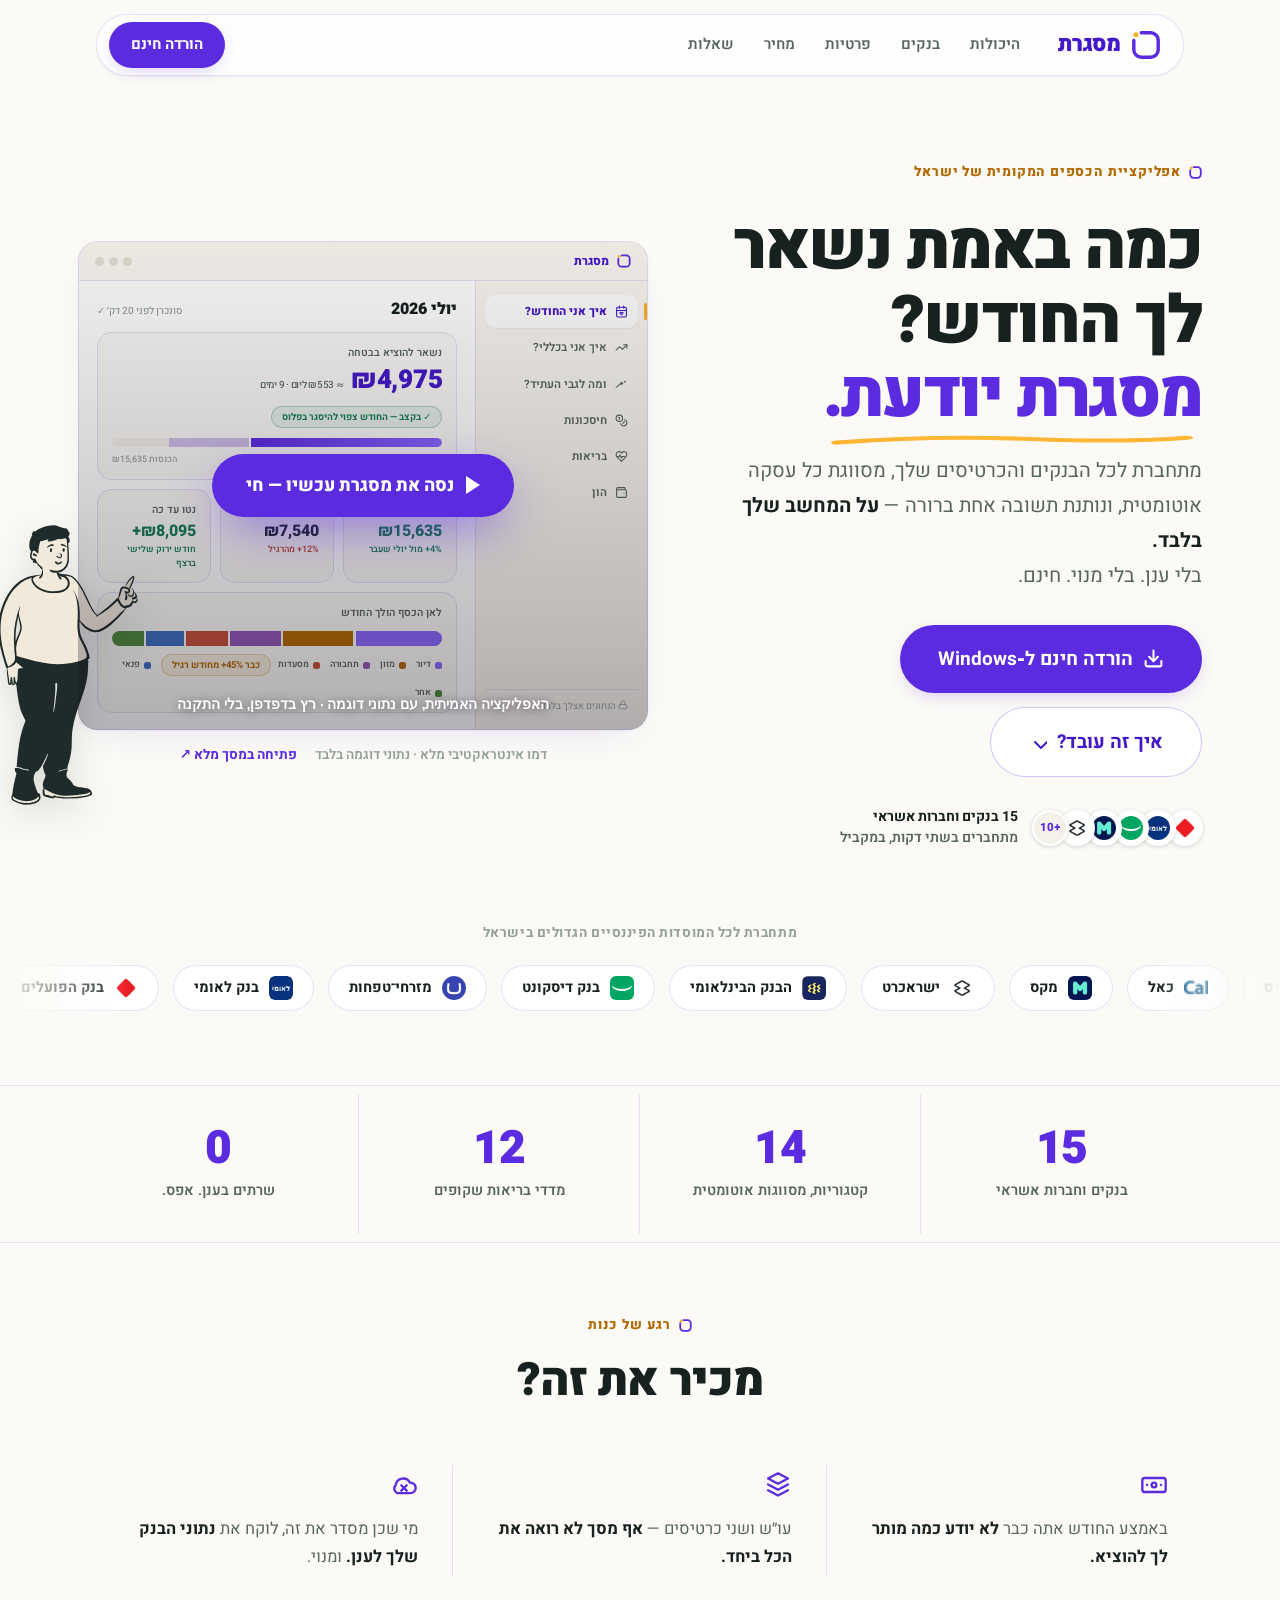
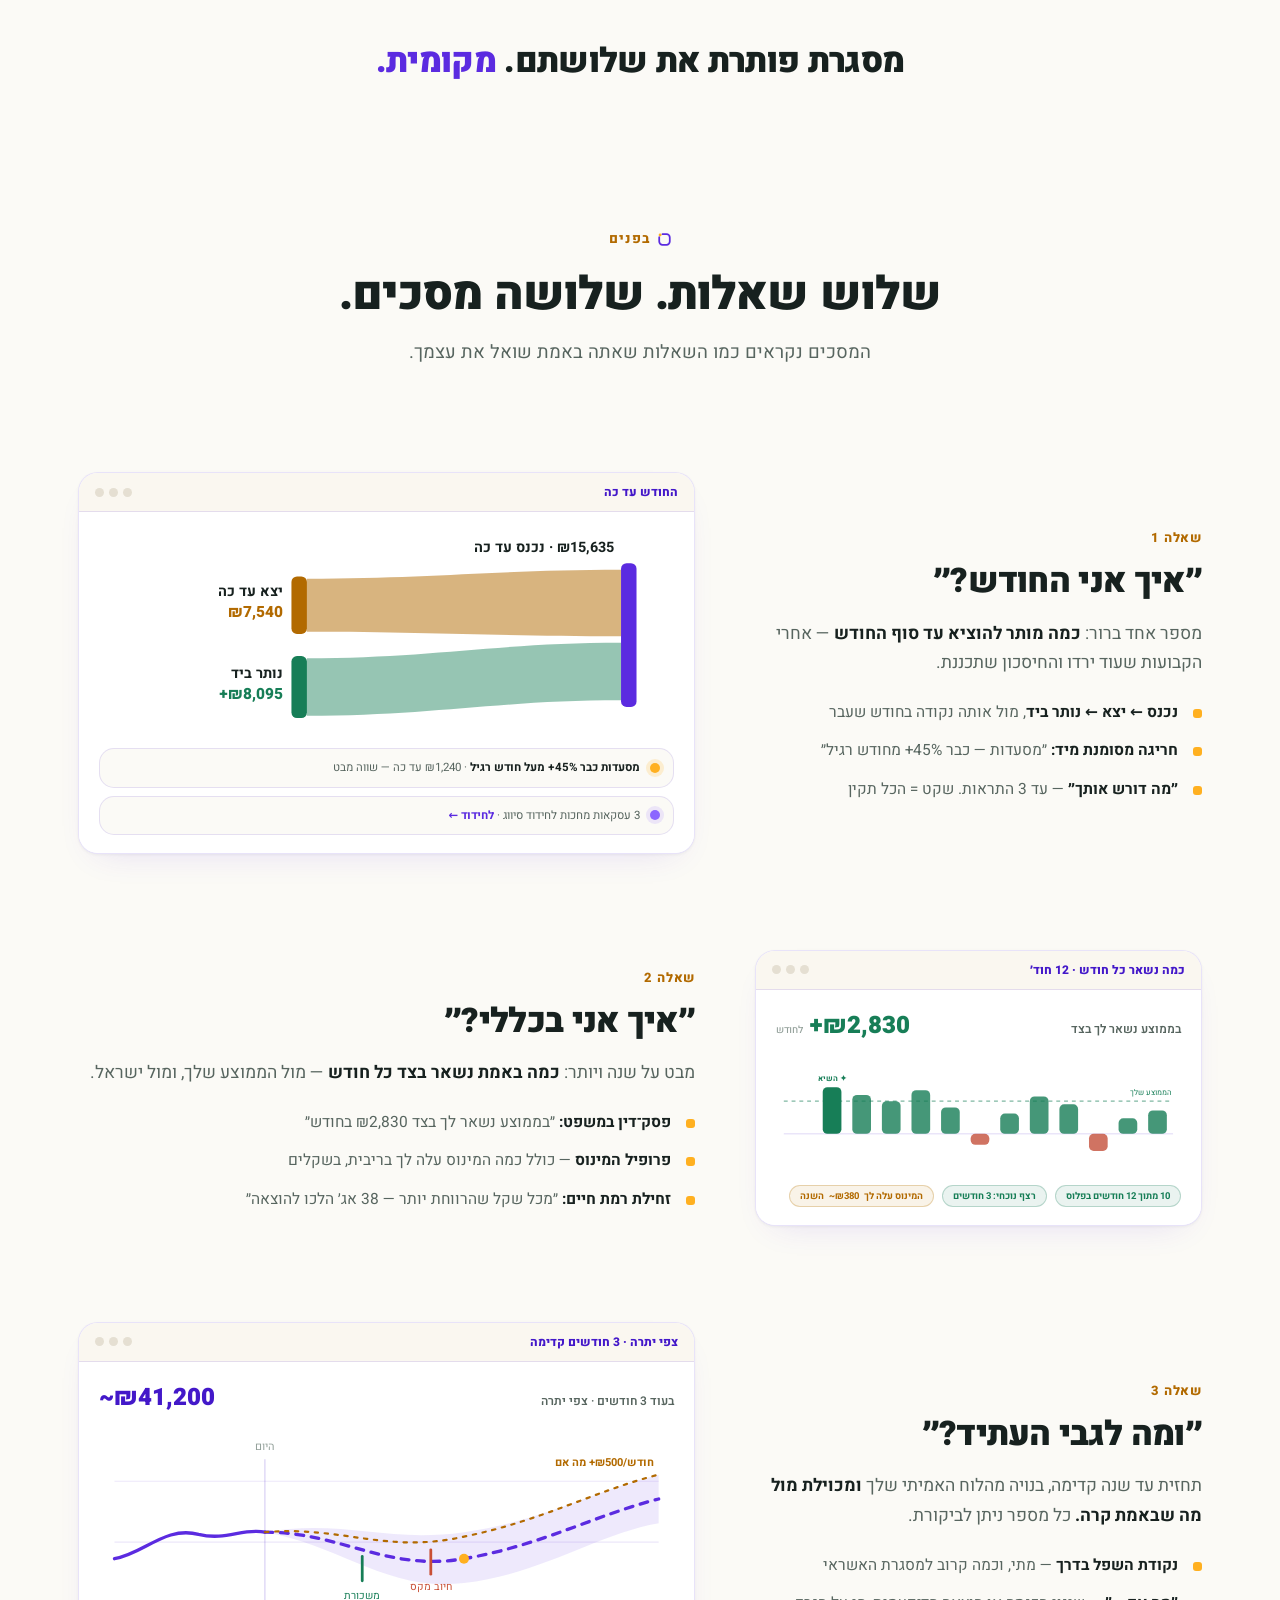
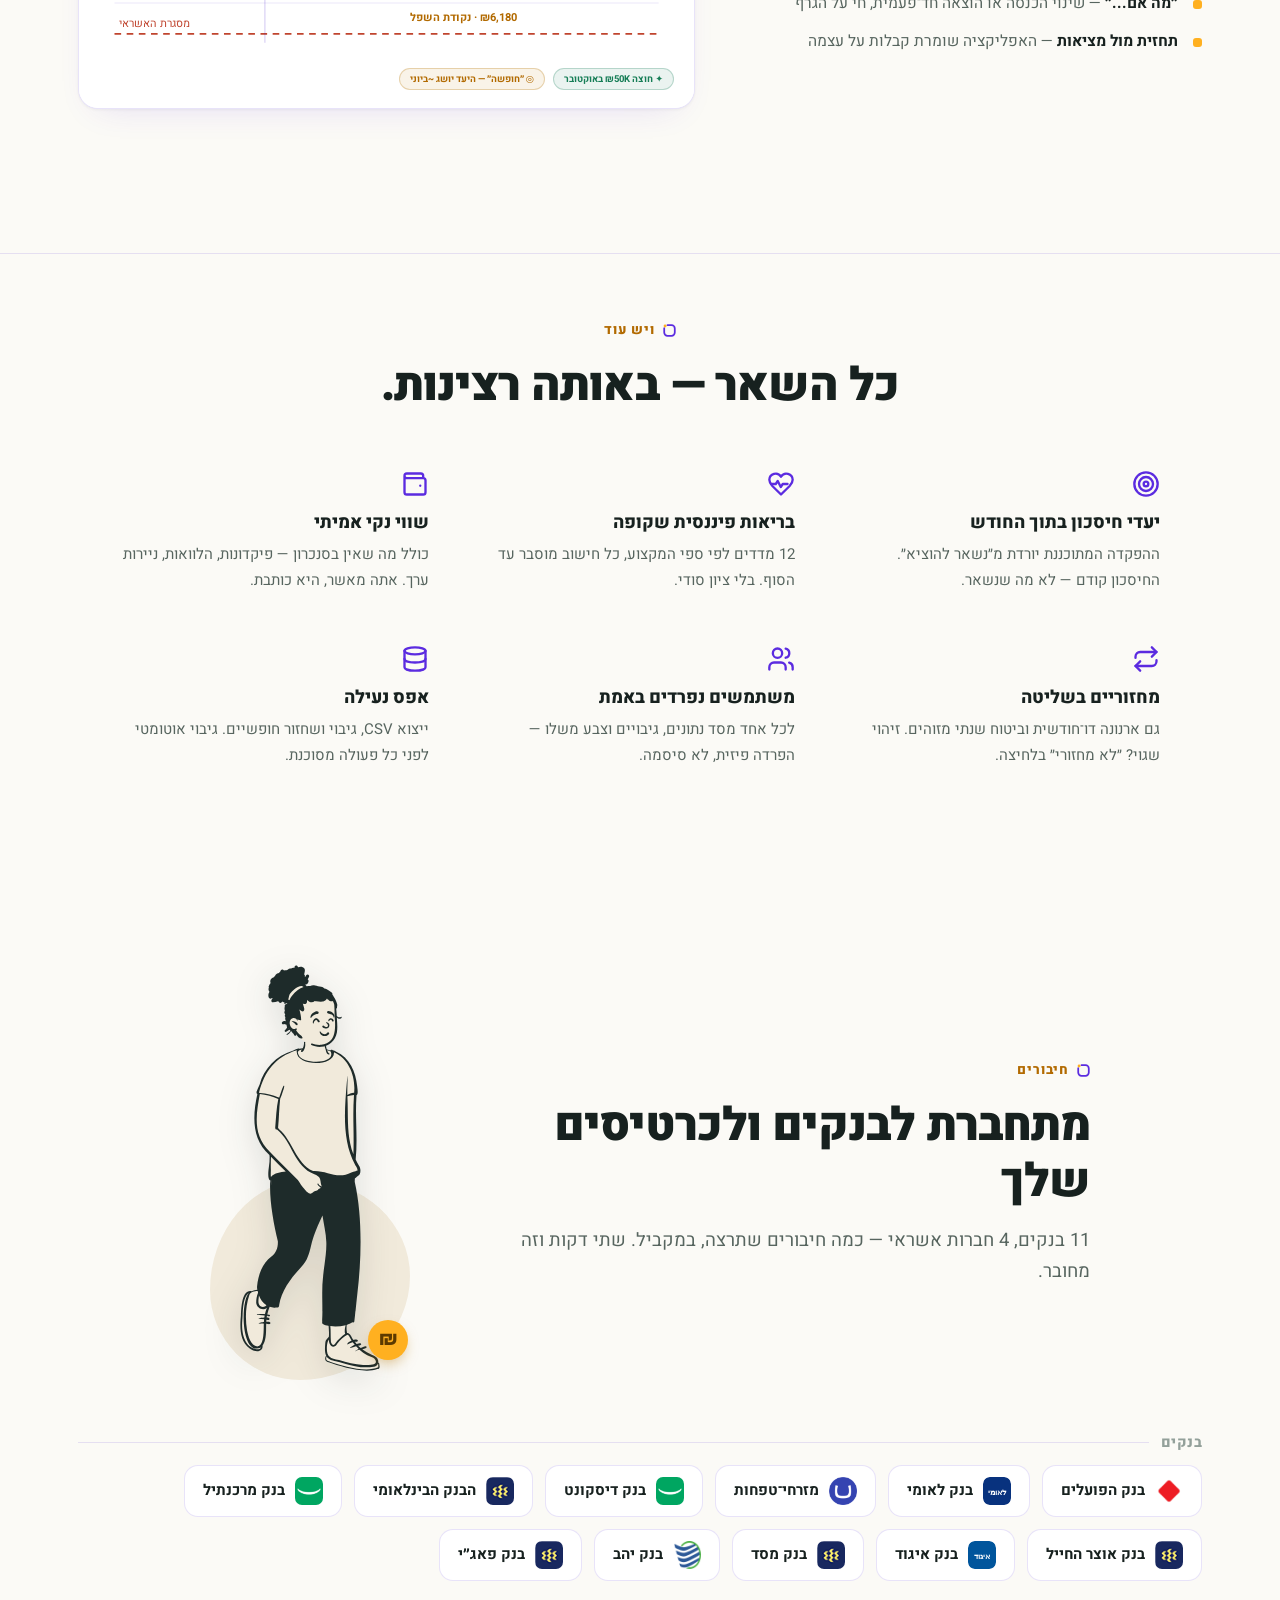
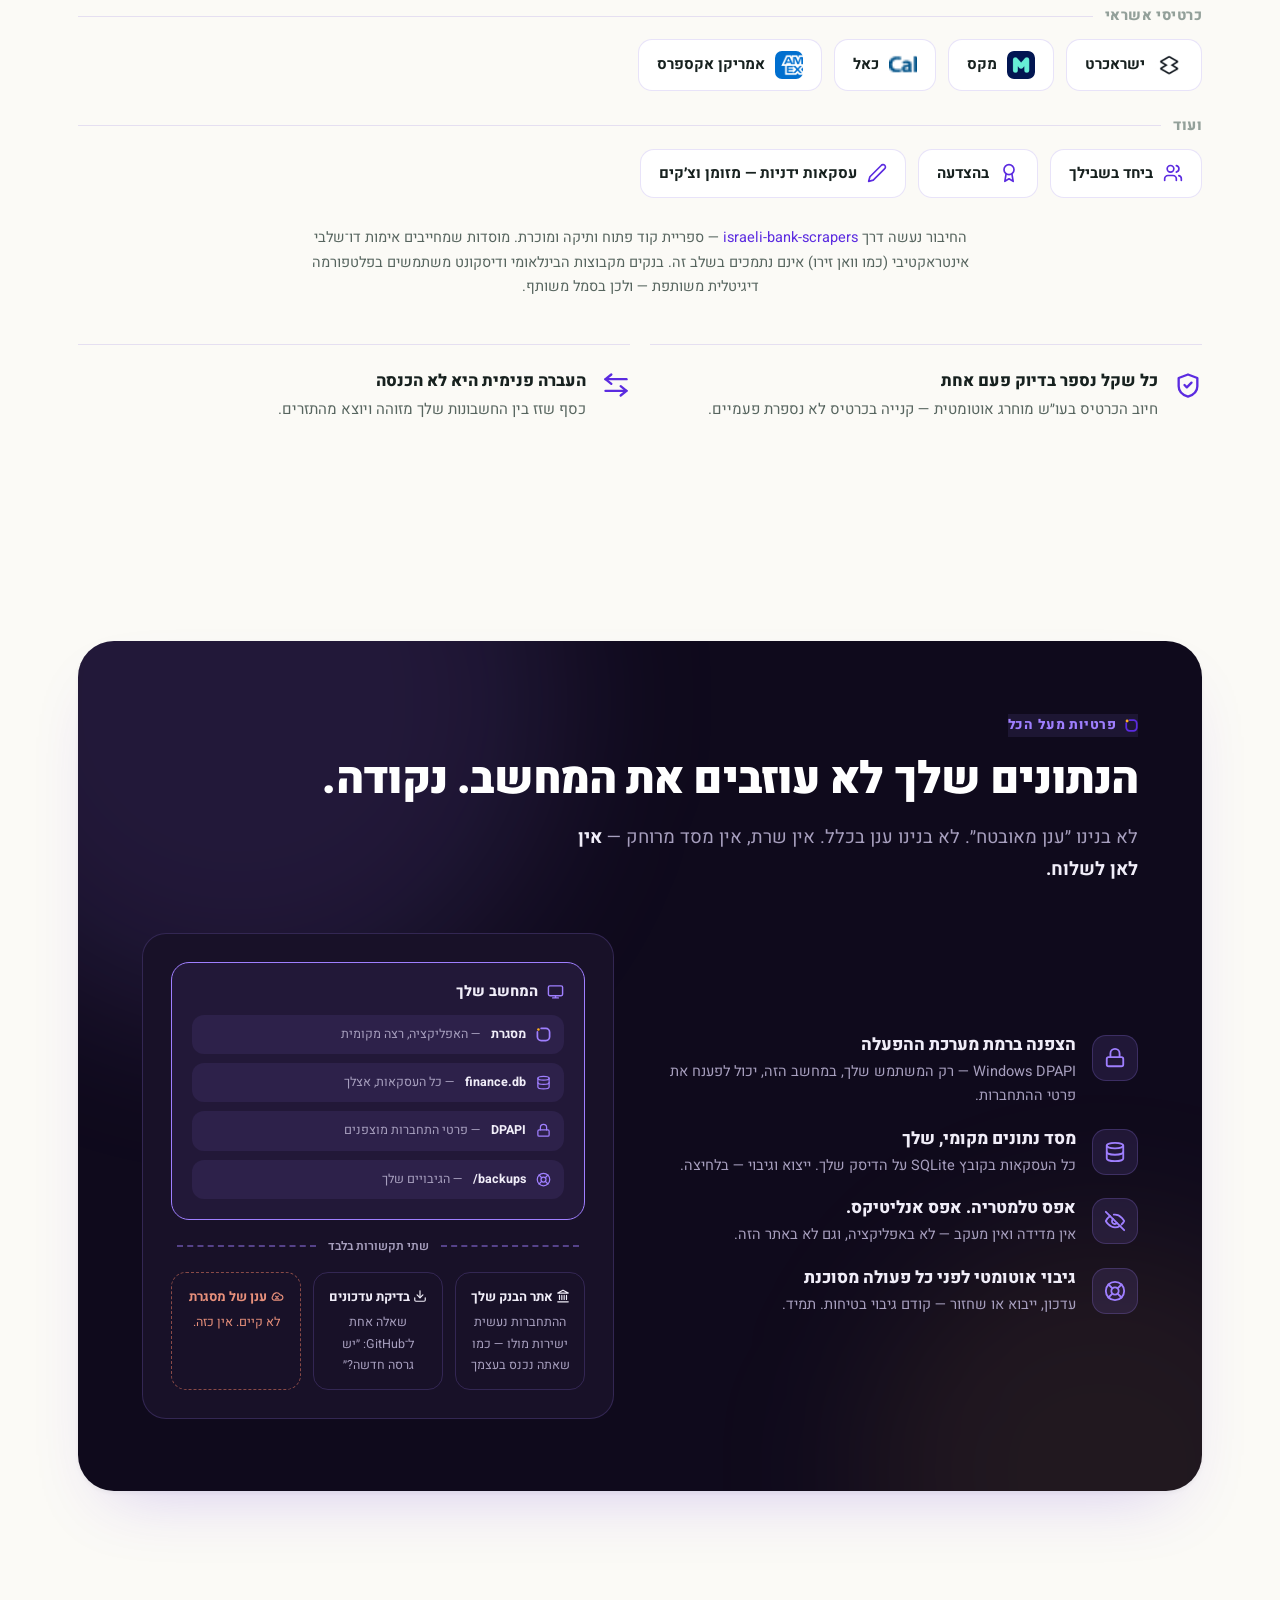
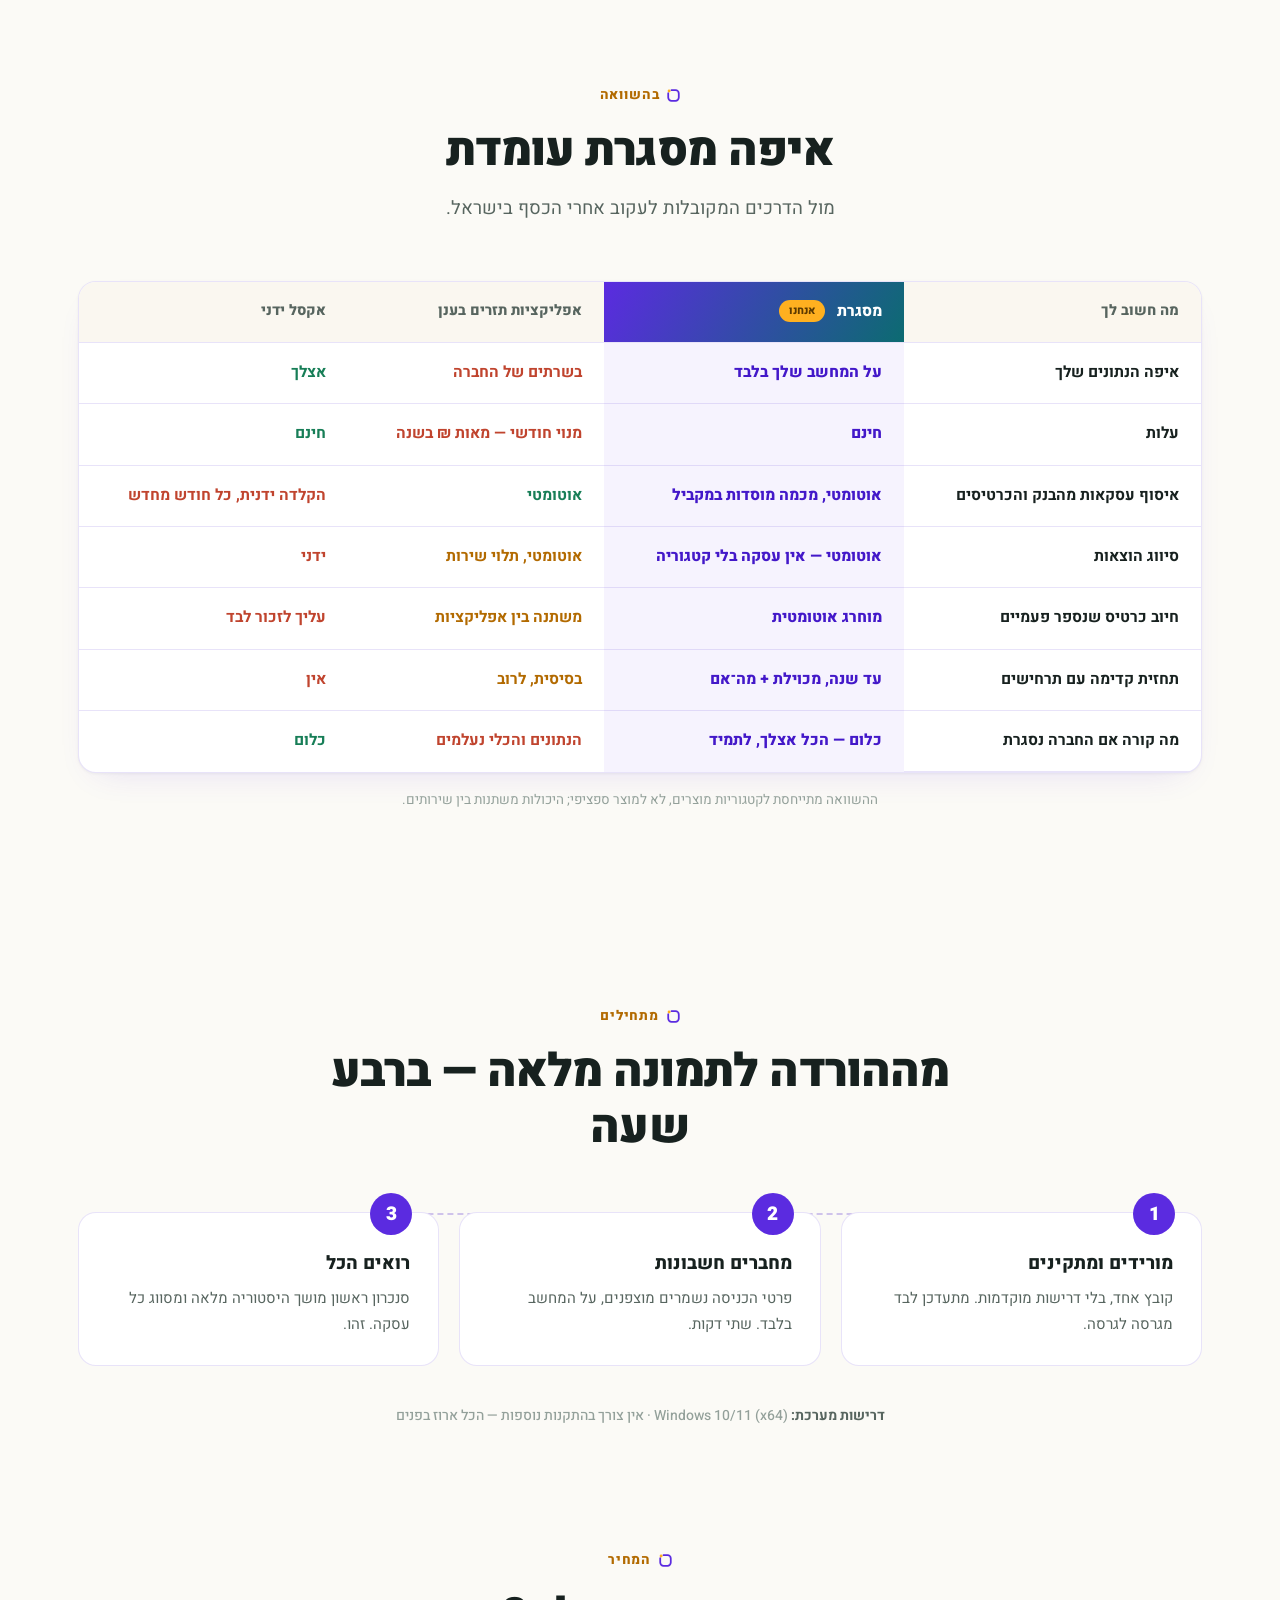
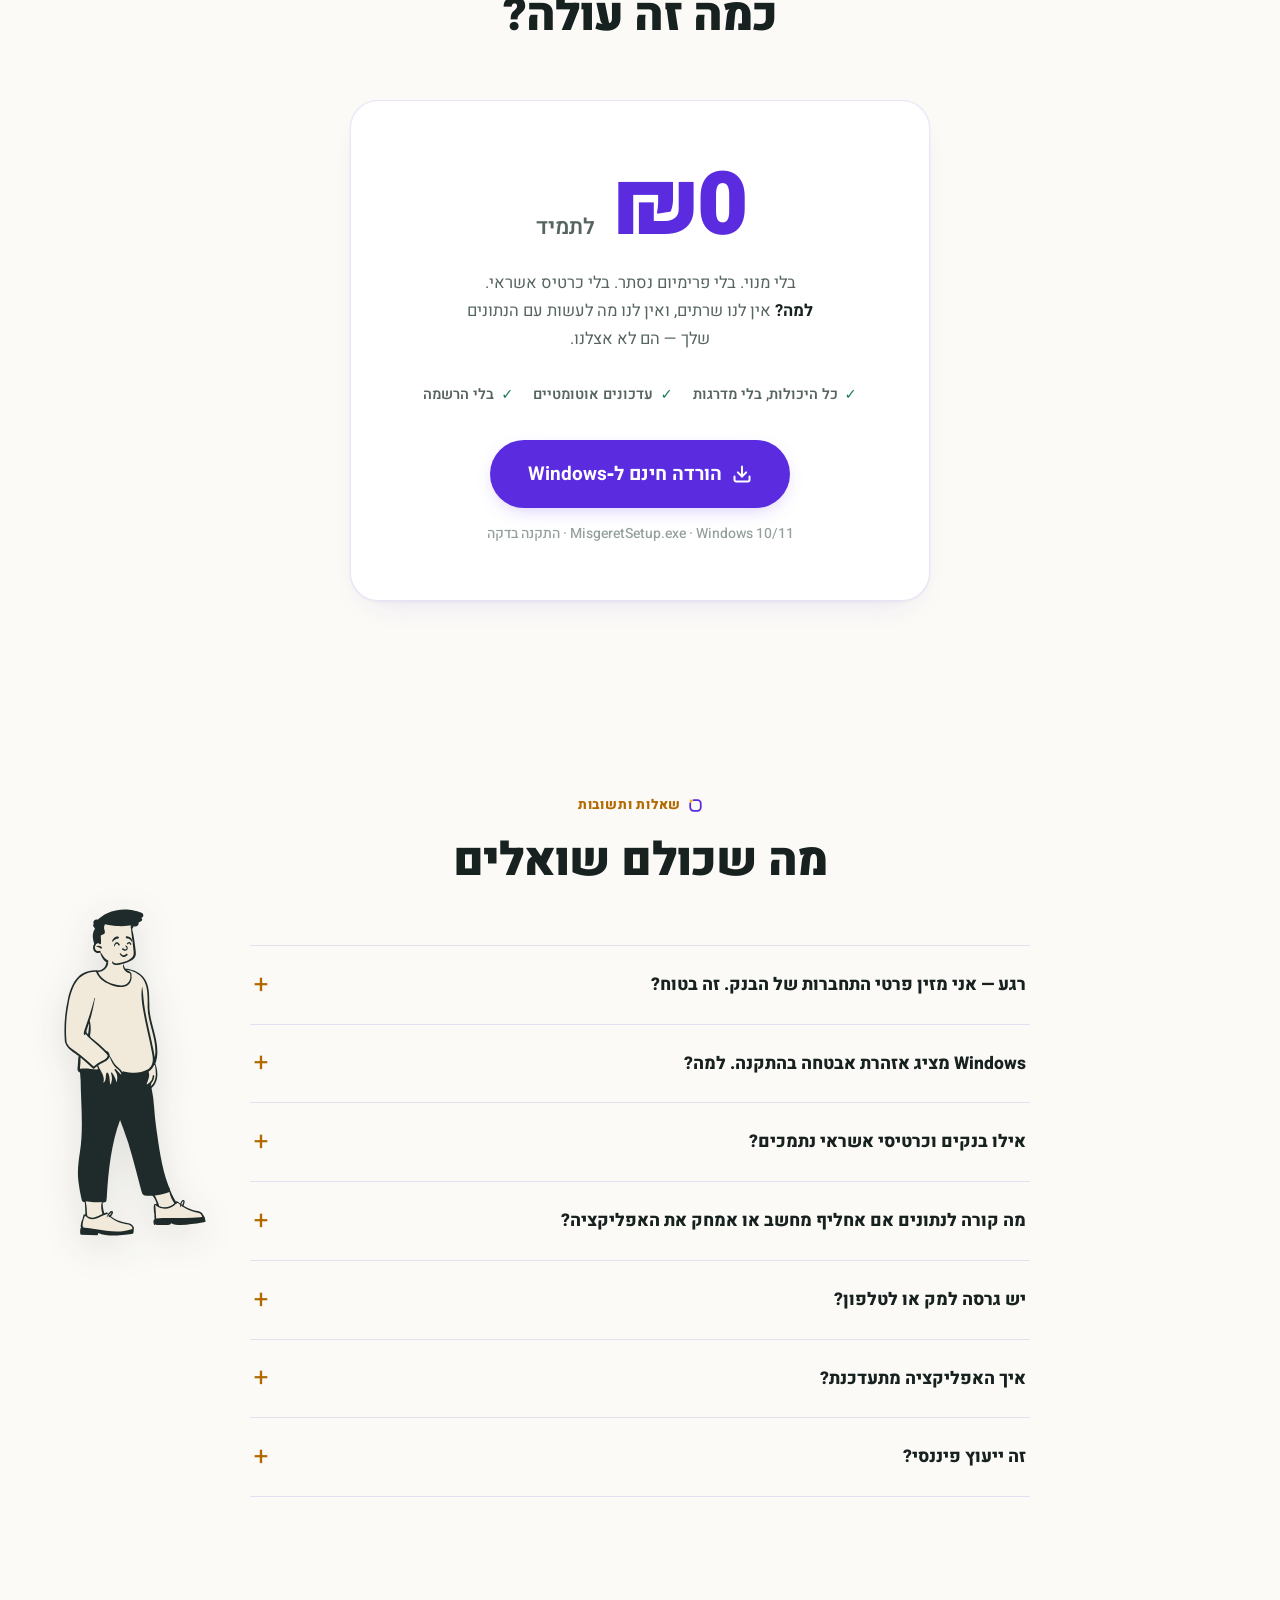
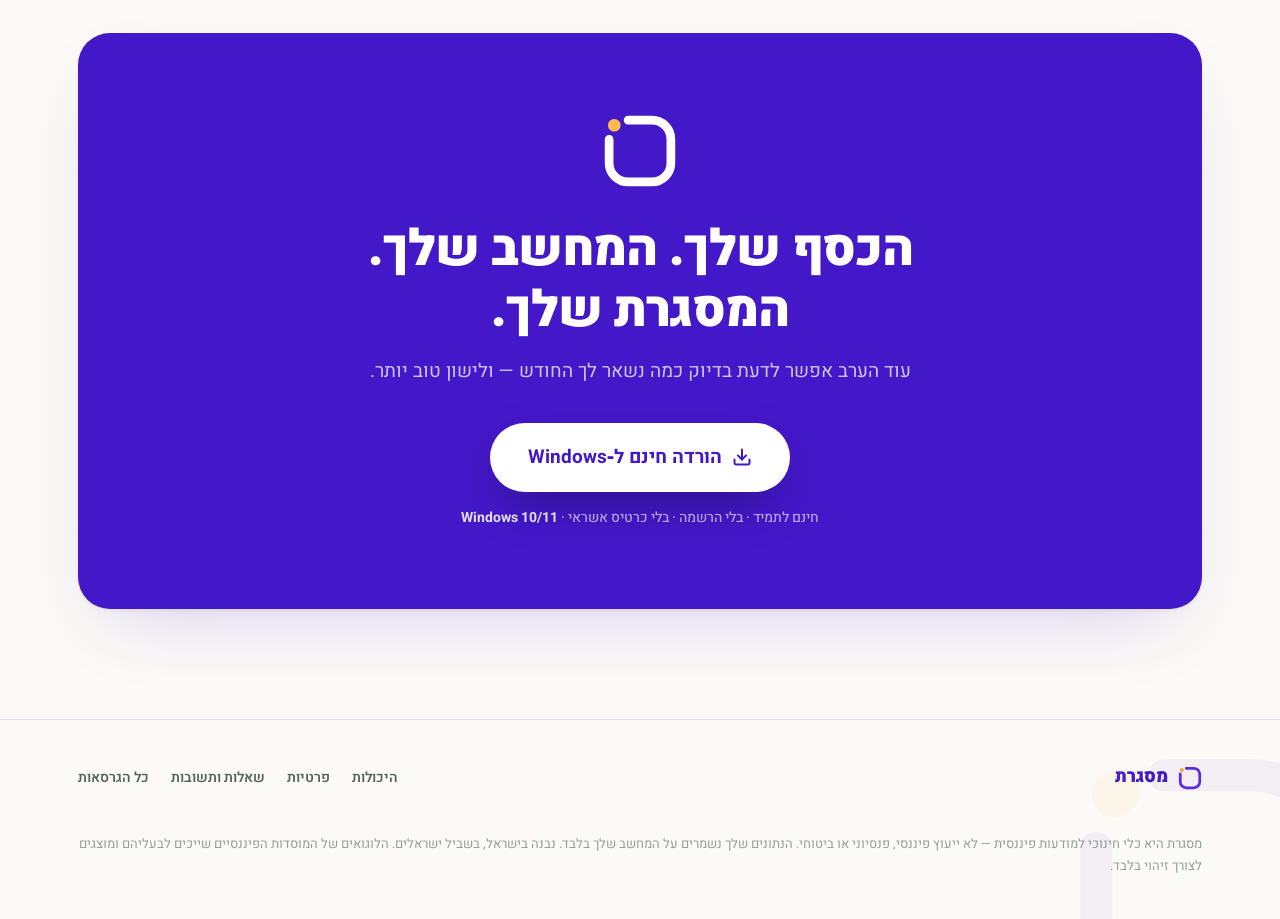
==== index.html @ 83334698 "site: live interactive demo — the real app on demo data, embedded in the hero Co-Authored-By: Claude" ====
<!doctype html>
<html lang="he" dir="rtl">
<head>
<meta charset="utf-8">
<meta name="viewport" content="width=device-width, initial-scale=1">
<title>מסגרת — כל הכסף שלך במסך אחד, בלי ענן | אפליקציית תקציב ותזרים לישראלים</title>
<meta name="description" content="מסגרת מתחברת לכל הבנקים וכרטיסי האשראי בישראל, מסווגת כל עסקה אוטומטית ועונה כמה באמת נשאר לך החודש — הכל על המחשב שלך בלבד. בלי ענן, בלי מנוי, חינם.">
<meta name="keywords" content="ניהול תקציב, תזרים מזומנים, מעקב הוצאות, אפליקציית כספים, תקציב משפחתי, מינוס בעו״ש, חיבור לבנק, ניהול כספים אישי, ישראל">
<meta name="robots" content="index, follow">
<meta name="theme-color" content="#5B2BE0">
<link rel="canonical" href="https://ormizrahi12.github.io/misgeret-releases/">
<link rel="icon" type="image/svg+xml" href="favicon.svg">

<!-- Open Graph -->
<meta property="og:type" content="website">
<meta property="og:locale" content="he_IL">
<meta property="og:site_name" content="מסגרת">
<meta property="og:title" content="מסגרת — כל הכסף שלך במסך אחד, בלי ענן">
<meta property="og:description" content="מתחברת לכל הבנקים והכרטיסים בישראל, מסווגת הכל אוטומטית ועונה כמה באמת נשאר לך החודש — על המחשב שלך בלבד. חינם.">
<meta property="og:url" content="https://ormizrahi12.github.io/misgeret-releases/">
<meta property="og:image" content="https://ormizrahi12.github.io/misgeret-releases/og-image.png">
<meta property="og:image:width" content="1200">
<meta property="og:image:height" content="630">
<meta property="og:image:alt" content="מסגרת — המסגרת הפיננסית שלך. 100% מקומי, אפס ענן.">
<meta name="twitter:card" content="summary_large_image">
<meta name="twitter:title" content="מסגרת — כל הכסף שלך במסך אחד, בלי ענן">
<meta name="twitter:description" content="מתחברת לכל הבנקים והכרטיסים בישראל, מסווגת הכל אוטומטית ועונה כמה באמת נשאר לך החודש — על המחשב שלך בלבד. חינם.">
<meta name="twitter:image" content="https://ormizrahi12.github.io/misgeret-releases/og-image.png">

<!-- Heebo — modern Hebrew-first grotesque -->
<link rel="preconnect" href="https://fonts.googleapis.com">
<link rel="preconnect" href="https://fonts.gstatic.com" crossorigin>
<link href="https://fonts.googleapis.com/css2?family=Heebo:wght@400;500;600;700;800;900&display=swap" rel="stylesheet">

<script type="application/ld+json">
{
  "@context": "https://schema.org",
  "@type": "SoftwareApplication",
  "name": "מסגרת",
  "alternateName": "Misgeret",
  "description": "אפליקציית מודעות פיננסית מקומית לישראלים: מתחברת לבנקים ולחברות האשראי, מסווגת כל עסקה אוטומטית, חוזה את התזרים קדימה — והכל נשמר על המחשב של המשתמש בלבד, ללא ענן.",
  "operatingSystem": "Windows 10, Windows 11",
  "applicationCategory": "FinanceApplication",
  "inLanguage": "he",
  "offers": { "@type": "Offer", "price": "0", "priceCurrency": "ILS" },
  "downloadUrl": "https://github.com/OrMizrahi12/misgeret-releases/releases/latest/download/MisgeretSetup.exe",
  "featureList": [
    "חיבור ל-11 בנקים ו-4 חברות אשראי בישראל",
    "סיווג אוטומטי של כל עסקה ל-14 קטגוריות",
    "תחזית תזרים מכוילת עם תרחישי מה-אם",
    "12 מדדי בריאות פיננסית שקופים",
    "נתונים מקומיים בלבד — ללא ענן וללא טלמטריה",
    "יעדי חיסכון, שווי נקי וריבוי משתמשים"
  ]
}
</script>

<style>
/* ================= מסגרת · marketing v2 · light · Heebo ================= */
:root{
  --bg:#FBFAF6; --paper:#FAF7F0; --surface:#FFFFFF; --surface-2:#F4F1E9; --wash:#F1EADB;
  --ink:#17211F; --ink-2:#57655F; --ink-3:#93A09A;
  --petrol:#5B2BE0; --petrol-deep:#4318C9; --teal:#8B66FF;
  --sun:#FFB020; --sun-deep:#B26A00;
  --good:#177E57; --bad:#C0442E;
  --c1:#8B66FF; --c2:#B26A00; --c3:#9257B5; --c4:#C94F35; --c5:#3D6EC0; --c6:#4F8A3D;
  --line:rgba(67,24,201,.12); --line-strong:rgba(67,24,201,.24);
  --r-lg:24px; --r-md:18px; --r-sm:12px;
  --sh-sm:0 1px 2px rgba(23,33,31,.05);
  --sh-md:0 1px 3px rgba(23,33,31,.05), 0 14px 34px -20px rgba(91,43,224,.18);
  --sh-lg:0 2px 4px rgba(23,33,31,.05), 0 30px 70px -32px rgba(91,43,224,.25);
  --glow:0 6px 20px -8px rgba(91,43,224,.35);
  --font:'Heebo','Segoe UI',system-ui,sans-serif;
  --ease:cubic-bezier(0.22,0.9,0.3,1);
  --grad:linear-gradient(120deg,#5B2BE0,#8B66FF);
  --night:#0F0A1C; --night-2:#181128; --night-3:#221838;
  --night-ink:#F0EDF8; --night-ink-2:#A79FBE; --night-teal:#9F7FFF; --night-sun:#FFB84D;
}
*{box-sizing:border-box}
html{scroll-behavior:smooth;overflow-x:clip}
@media (prefers-reduced-motion:reduce){ html{scroll-behavior:auto} }
body{
  margin:0;background:var(--bg);color:var(--ink);
  font-family:var(--font);font-size:17px;line-height:1.7;font-weight:400;
  -webkit-font-smoothing:antialiased;text-rendering:optimizeLegibility;
  overflow-x:clip;
}
/* minimal: no ambient background */

h1,h2,h3,h4{margin:0;color:var(--ink);line-height:1.22}
p{margin:0}
a{color:var(--petrol);text-decoration:none}
a:hover{text-decoration:underline}
.money{font-variant-numeric:lining-nums tabular-nums}
.container{max-width:1180px;margin:0 auto;padding:0 28px}
section{padding:96px 0}
.section-head{max-width:680px;margin:0 auto 56px;text-align:center}
.kicker{display:inline-flex;align-items:center;gap:8px;font-size:13.5px;font-weight:800;letter-spacing:.06em;color:var(--sun-deep);margin-bottom:16px}
.kicker::before{content:'';width:13px;height:13px;background:url('data:image/svg+xml;utf8,<svg xmlns="http://www.w3.org/2000/svg" viewBox="0 0 96 96"><rect x="9" y="9" width="78" height="78" rx="24" fill="none" stroke="%235B2BE0" stroke-width="13" stroke-linecap="round" pathLength="100" stroke-dasharray="86 14"/><circle cx="15.5" cy="15.5" r="11" fill="%23FFB020"/></svg>') center/contain no-repeat}
.section-head h2{font-size:clamp(30px,4.4vw,46px);font-weight:900;letter-spacing:-.02em;margin-bottom:14px}
.section-head .sub{color:var(--ink-2);font-size:18.5px;font-weight:400}
.grad-text{color:var(--petrol)}

/* focus & a11y */
:focus-visible{outline:3px solid var(--sun);outline-offset:3px;border-radius:8px}
.skip-link{position:absolute;top:-64px;right:16px;z-index:300;background:var(--petrol);color:#fff;padding:10px 20px;border-radius:0 0 14px 14px;font-weight:700;transition:top .2s var(--ease)}
.skip-link:focus{top:0;text-decoration:none}
.visually-hidden{position:absolute;width:1px;height:1px;margin:-1px;padding:0;overflow:hidden;clip:rect(0 0 0 0);white-space:nowrap;border:0}

/* ---------- floating header ---------- */
.site-header{position:sticky;top:14px;z-index:100;margin:14px auto 0;max-width:1120px;padding:0 16px}
.header-pill{display:flex;align-items:center;gap:18px;height:62px;padding:0 12px 0 12px;background:rgba(255,255,255,.78);backdrop-filter:blur(16px);-webkit-backdrop-filter:blur(16px);border:1px solid var(--line);border-radius:999px;box-shadow:var(--sh-sm);transition:box-shadow .25s}
.site-header.scrolled .header-pill{box-shadow:var(--sh-md)}
.brand{display:flex;align-items:center;gap:10px;padding-inline-start:10px}
.brand:hover{text-decoration:none}
.brand-name{font-weight:900;font-size:22px;color:var(--petrol-deep);letter-spacing:-.01em}
.main-nav{display:flex;gap:2px;margin-inline-start:6px}
.main-nav a{color:var(--ink-2);font-weight:600;font-size:15px;padding:9px 14px;border-radius:999px;transition:background .16s,color .16s}
.main-nav a:hover{background:rgba(91,43,224,.07);color:var(--petrol-deep);text-decoration:none}
.header-cta{margin-inline-start:auto}

/* ---------- buttons ---------- */
.btn{display:inline-flex;align-items:center;justify-content:center;gap:10px;font-family:var(--font);font-weight:700;border-radius:999px;cursor:pointer;text-decoration:none;border:none;transition:transform .18s var(--ease),box-shadow .18s,background .18s}
.btn:hover{text-decoration:none}
.btn:active{transform:translateY(1px) scale(.99)}
.btn-primary{background:var(--petrol);color:#fff;padding:15px 30px;font-size:17px;box-shadow:var(--glow)}
.btn-primary:hover{background:var(--petrol-deep);transform:translateY(-1px)}
.btn-ghost{background:#fff;color:var(--petrol-deep);border:1.5px solid var(--line-strong);padding:14px 28px;font-size:17px}
.btn-ghost:hover{background:var(--surface-2)}
.btn-sm{padding:10px 22px;font-size:15px}
.btn-xl{padding:18px 38px;font-size:19px}
.cta-note{font-size:14px;color:var(--ink-3);margin-top:14px;font-weight:500}
.cta-note b{color:var(--ink-2)}

/* ---------- icon system ---------- */
.tile{display:grid;place-items:flex-start;color:var(--petrol)}
.tile svg{width:28px;height:28px}
.isvg{fill:none;stroke:currentColor;stroke-width:2;stroke-linecap:round;stroke-linejoin:round}

/* ---------- stats band ---------- */
.stats-band{margin:64px 0 0;border-block:1px solid var(--line)}
.stats{display:grid;grid-template-columns:repeat(4,1fr);max-width:1180px;margin:0 auto;padding:8px 28px}
.stat{text-align:center;padding:30px 12px}
.stat + .stat{border-inline-start:1px solid var(--line)}
.stat .n{font-weight:900;font-size:clamp(34px,3.6vw,48px);letter-spacing:-.03em;line-height:1.1}
.stat .l{color:var(--ink-2);font-weight:600;font-size:14.5px;margin-top:4px}

/* ---------- decorative frames ---------- */
.deco-frame{position:absolute;pointer-events:none;z-index:0}
.band{border-top:1px solid var(--line)}

/* ---------- hero ---------- */
.hero{padding:84px 0 30px;overflow:visible;position:relative}
.hl-wrap{position:relative;display:inline-block}
.hl-wrap .squig{position:absolute;inset-inline:2%;bottom:-12px;width:96%;height:12px}
.hero-grid{display:grid;grid-template-columns:minmax(0,47fr) minmax(0,53fr);gap:48px;align-items:center}
.hero h1{font-size:clamp(38px,5.6vw,66px);font-weight:900;letter-spacing:-.03em;line-height:1.12;margin:22px 0 20px}
.hero .lead{font-size:20px;color:var(--ink-2);max-width:50ch;margin-bottom:32px;line-height:1.75}
.hero .lead b{color:var(--ink);font-weight:700}
.hero-ctas{display:flex;gap:14px;flex-wrap:wrap;align-items:center}
.hero-proof{display:flex;align-items:center;gap:14px;margin-top:30px}
.proof-stack{display:flex;padding-inline-start:8px}
.proof-stack img,.proof-stack .more{width:36px;height:36px;border-radius:50%;background:#fff;border:2px solid #fff;box-shadow:0 1px 4px rgba(23,33,31,.18);margin-inline-start:-9px;object-fit:contain;padding:4px}
.proof-stack .more{display:grid;place-items:center;font-size:11.5px;font-weight:800;color:var(--petrol);padding:0;background:var(--surface-2)}
.hero-proof p{font-size:14px;color:var(--ink-2);font-weight:600;line-height:1.45}
.hero-proof p b{color:var(--ink)}

/* hero visual */
.hero-visual{position:relative}
.hero-visual .peep-hello{position:absolute;bottom:-42px;inset-inline-end:-84px;width:148px;z-index:3;pointer-events:none;filter:drop-shadow(0 10px 18px rgba(23,33,31,.14))}
/* minimal: no floating chips */

/* ---------- app mockup ---------- */
.mock{background:#fff;border:1px solid var(--line);border-radius:20px;box-shadow:var(--sh-md);overflow:hidden;font-size:12.5px;line-height:1.5;position:relative;z-index:2}
.mock *{pointer-events:none}

/* ---------- live demo (hero) ---------- */
.demo-frame{position:relative}
.demo-frame.live .mock *{pointer-events:auto}
.demo-overlay{position:absolute;inset:0;z-index:5;display:grid;place-items:center;background:linear-gradient(180deg,rgba(23,19,31,.06),rgba(23,19,31,.32));border-radius:20px;cursor:pointer;border:none;padding:0}
.demo-overlay .play{display:inline-flex;align-items:center;gap:12px;background:var(--petrol);color:#fff;font-family:var(--font);font-weight:800;font-size:18px;padding:18px 34px;border-radius:999px;box-shadow:0 18px 50px -12px rgba(91,43,224,.65);transition:transform .18s var(--ease)}
.demo-overlay:hover .play{transform:scale(1.04)}
.demo-overlay .play .tri{width:0;height:0;border-block:9px solid transparent;border-inline-end:14px solid #fff}
.demo-overlay .hint{position:absolute;bottom:18px;inset-inline:0;text-align:center;color:#fff;font-size:13.5px;font-weight:600;text-shadow:0 1px 8px rgba(23,19,31,.6)}
.demo-frame.live .mock{height:min(78vh,680px)}
.demo-frame.live iframe{display:block;width:100%;height:100%;border:0}
.demo-links{display:flex;justify-content:center;gap:18px;margin-top:14px;font-size:13.5px;font-weight:600;color:var(--ink-3)}
.demo-links a{font-weight:700}
@media (max-width:680px){ .demo-frame.live .mock{height:74vh} .demo-overlay .play{font-size:16px;padding:15px 26px} }
.mock-bar{display:flex;align-items:center;justify-content:space-between;background:var(--paper);padding:10px 16px;border-bottom:1px solid var(--line);font-size:11px;color:var(--ink-3)}
.mock-bar .name{display:flex;align-items:center;gap:8px;font-weight:800;color:var(--petrol-deep);font-size:12px}
.mock-bar .dots{display:flex;gap:5px}
.mock-bar .dots i{width:9px;height:9px;border-radius:50%;background:#E5DFD2;display:block}
.mock-shell{display:grid;grid-template-columns:172px 1fr;min-height:380px}
.mock-side{background:var(--paper);border-inline-end:1px solid var(--line);padding:14px 9px;display:flex;flex-direction:column;gap:3px}
.mock-nav{display:flex;align-items:center;gap:8px;padding:8px 10px;border-radius:11px;color:var(--ink-2);font-weight:600;font-size:11.5px}
.mock-nav.on{background:#fff;color:var(--petrol-deep);font-weight:800;box-shadow:var(--sh-sm);position:relative}
.mock-nav.on::before{content:'';position:absolute;inset-inline-start:-9px;top:24%;bottom:24%;width:3.5px;border-radius:99px;background:var(--sun)}
.mock-side .foot{margin-top:auto;border-top:1px solid var(--line);padding:9px 10px 2px;font-size:9.5px;color:var(--ink-3)}
.mock-main{padding:16px 18px;background:#fff}
.mock-h{display:flex;justify-content:space-between;align-items:baseline;margin-bottom:11px}
.mock-h .t{font-weight:900;font-size:16px;color:var(--ink)}
.mock-h .s{font-size:10px;color:var(--ink-3);font-weight:500}
.mcard{background:var(--bg);border:1px solid var(--line);border-radius:15px;padding:12px 14px}
.m-label{font-size:10.5px;color:var(--ink-2);font-weight:600}
.m-big{font-weight:900;font-size:26px;color:var(--petrol-deep);font-variant-numeric:tabular-nums;letter-spacing:-.01em}
.m-big small{font-size:10px;color:var(--ink-2);font-weight:500}
.m-chip{display:inline-flex;align-items:center;gap:5px;border-radius:999px;padding:3px 10px;font-size:9.5px;font-weight:700}
.m-chip.good{background:rgba(23,126,87,.09);color:var(--good);border:1px solid rgba(23,126,87,.25)}
.m-chip.warn{background:rgba(184,119,10,.09);color:var(--sun-deep);border:1px solid rgba(184,119,10,.28)}
.m-meter{height:9px;border-radius:999px;background:var(--surface-2);overflow:hidden;display:flex;margin-top:10px}
.m-meter i{display:block;height:100%}
.m-meter .used{background:var(--grad);width:0;border-radius:0 999px 999px 0;animation:growW 1.2s var(--ease) .3s forwards}
.m-meter .gap2{width:2px;background:#fff}
.m-meter .plan{background:rgba(91,43,224,.25);width:0;animation:growW 1.2s var(--ease) .5s forwards}
.m-meter-cap{display:flex;justify-content:space-between;font-size:9px;color:var(--ink-3);margin-top:6px;font-weight:500}
@keyframes growW{to{width:var(--w)}}
.m-grid{display:grid;grid-template-columns:1fr 1fr 1fr;gap:9px;margin-top:9px}
.m-kpi .v{font-weight:800;font-size:16px;font-variant-numeric:tabular-nums;margin-top:2px;white-space:nowrap}
.m-kpi .d{font-size:9px;font-weight:600}
.up{color:var(--good)} .down{color:var(--bad)}
.m-flow{display:flex;height:15px;border-radius:8px;overflow:hidden;gap:2px;margin-top:10px}
.m-flow i{display:block;height:100%;transform-origin:right;animation:growX .9s var(--ease) .4s both}
@keyframes growX{from{transform:scaleX(0)}to{transform:scaleX(1)}}
.m-legend{display:flex;gap:10px;font-size:9px;color:var(--ink-2);margin-top:8px;flex-wrap:wrap;font-weight:600}
.m-legend span{display:inline-flex;align-items:center;gap:4px}
.m-legend i{width:7px;height:7px;border-radius:2.5px;display:inline-block}

/* ---------- marquee ---------- */
.marquee-wrap{padding:44px 0 10px}
.marquee-label{text-align:center;font-size:13.5px;font-weight:700;color:var(--ink-3);letter-spacing:.04em;margin-bottom:20px}
.marquee{overflow:hidden;direction:ltr;-webkit-mask-image:linear-gradient(90deg,transparent,#000 10%,#000 90%,transparent);mask-image:linear-gradient(90deg,transparent,#000 10%,#000 90%,transparent)}
.marquee-track{display:flex;gap:14px;width:max-content;animation:scrollX 42s linear infinite}
.marquee:hover .marquee-track{animation-play-state:paused}
@keyframes scrollX{to{transform:translateX(-50%)}}
.logo-chip{display:inline-flex;align-items:center;gap:10px;background:#fff;border:1px solid var(--line);border-radius:999px;padding:10px 20px;font-weight:700;font-size:14.5px;color:var(--ink);white-space:nowrap;direction:rtl}
.logo-chip img{width:24px;height:24px;object-fit:contain;border-radius:6px}
@media (prefers-reduced-motion:reduce){
  .marquee-track{animation:none;flex-wrap:wrap;width:auto;justify-content:center}
  .marquee{mask-image:none;-webkit-mask-image:none}
}

/* ---------- pains — borderless columns ---------- */
.pain-grid{display:grid;grid-template-columns:repeat(3,1fr)}
.pain-card{padding:6px 34px}
.pain-card + .pain-card{border-inline-start:1px solid var(--line)}
.pain-card .emo{margin-bottom:16px}
.pain-card p{color:var(--ink-2);font-size:16.5px}
.pain-card p b{color:var(--ink)}
.pain-bridge{text-align:center;margin-top:56px;font-weight:900;font-size:clamp(24px,3.2vw,34px);letter-spacing:-.02em}
@media (max-width:1020px){ .pain-card{padding:6px 22px} }
@media (max-width:680px){
  .pain-card{padding:18px 0}
  .pain-card + .pain-card{border-inline-start:none;border-top:1px solid var(--line)}
}

/* ---------- question rows ---------- */
.qa-row{display:grid;grid-template-columns:minmax(0,42fr) minmax(0,58fr);gap:60px;align-items:center;padding:48px 0}
.qa-row.flip .qa-text{order:2}
.qa-row.flip .qa-visual{order:1}
.qa-num{display:inline-block;font-weight:800;font-size:13px;color:var(--sun-deep);letter-spacing:.06em;margin-bottom:12px}
.qa-text h3{font-size:clamp(25px,3.2vw,34px);font-weight:900;letter-spacing:-.02em;margin-bottom:16px}
.qa-text .desc{color:var(--ink-2);font-size:17.5px;margin-bottom:22px}
.qa-text .desc b{color:var(--ink)}
.qa-feats{margin:0;padding:0;list-style:none;display:flex;flex-direction:column;gap:12px}
.qa-feats li{position:relative;padding-inline-start:24px;color:var(--ink-2);font-size:15.5px}
.qa-feats li b{color:var(--ink)}
.qa-feats li::before{content:'';position:absolute;inset-inline-start:0;top:9px;width:9px;height:9px;border-radius:3px;background:var(--sun)}

/* ---------- capabilities — borderless grid ---------- */
.bento{display:grid;grid-template-columns:repeat(3,1fr);gap:52px 56px;max-width:1040px;margin:0 auto}
.bcard{position:relative}
.bcard .bi{margin-bottom:14px}
.bcard h3{font-size:18px;font-weight:800;margin-bottom:8px}
.bcard p{color:var(--ink-2);font-size:15px}

/* ---------- connections ---------- */
.conn-head{display:grid;grid-template-columns:minmax(0,1fr) 240px;gap:40px;align-items:center;max-width:900px;margin:0 auto 48px}
.conn-head .section-head{margin:0;text-align:start}
.scene{position:relative;text-align:center}
.scene::before{content:'';position:absolute;inset-inline-start:50%;transform:translateX(50%);bottom:6px;width:200px;height:200px;border-radius:48% 52% 55% 45%/55% 48% 52% 45%;background:var(--wash)}
.scene img{position:relative;width:150px;filter:drop-shadow(0 10px 18px rgba(23,33,31,.13))}
.scene .coin{position:absolute;bottom:26px;inset-inline-start:22px;width:40px;height:40px;border-radius:50%;background:var(--sun);color:#5C3A00;display:grid;place-items:center;font-weight:900;font-size:19px;box-shadow:0 6px 14px -4px rgba(184,119,10,.5)}
.bank-groups{display:flex;flex-direction:column;gap:26px}
.bank-group h3{font-size:14.5px;font-weight:800;color:var(--ink-3);margin-bottom:14px;display:flex;align-items:center;gap:12px;letter-spacing:.03em}
.bank-group h3::after{content:'';flex:1;height:1px;background:var(--line)}
.bank-grid{display:flex;flex-wrap:wrap;gap:12px}
.bank{display:inline-flex;align-items:center;gap:10px;background:#fff;border:1px solid var(--line);border-radius:14px;padding:11px 18px;font-weight:700;font-size:15px;color:var(--ink)}
.bank img{width:28px;height:28px;object-fit:contain;border-radius:7px}
.bank-note{max-width:680px;margin:28px auto 0;text-align:center;color:var(--ink-2);font-size:14.5px}
.dedup-strip{margin-top:44px;display:grid;grid-template-columns:1fr 1fr;gap:20px}
.dedup{display:flex;gap:16px;align-items:flex-start;padding:26px 0;border-top:1px solid var(--line)}
.dedup .di{flex:none}
.dedup h3{font-size:16.5px;font-weight:800;margin-bottom:6px}
.dedup p{color:var(--ink-2);font-size:15px}

/* ---------- privacy (night) ---------- */
.privacy-panel{background:var(--night);border-radius:36px;padding:72px 64px;color:var(--night-ink);box-shadow:var(--sh-lg);position:relative;overflow:hidden}
.privacy-panel::before{content:'';position:absolute;width:640px;height:640px;border-radius:50%;background:rgba(159,127,255,.13);filter:blur(80px);top:-260px;inset-inline-end:-160px;pointer-events:none}
.privacy-panel::after{content:'';position:absolute;width:480px;height:480px;border-radius:50%;background:rgba(255,184,77,.08);filter:blur(80px);bottom:-220px;inset-inline-start:-140px;pointer-events:none}
.privacy-panel>*{position:relative;z-index:1}
.privacy-panel .kicker{background:rgba(159,127,255,.1);border-color:rgba(159,127,255,.3);color:var(--night-teal)}
.privacy-panel h2{color:#fff;font-size:clamp(28px,4.2vw,44px);font-weight:900;letter-spacing:-.02em;margin-bottom:16px}
.privacy-panel .sub{color:var(--night-ink-2);font-size:18.5px;max-width:58ch}
.privacy-grid{display:grid;grid-template-columns:minmax(0,1fr) minmax(0,1fr);gap:52px;margin-top:48px;align-items:center}
.privacy-list{margin:0;padding:0;list-style:none;display:flex;flex-direction:column;gap:20px}
.privacy-list li{display:flex;gap:16px;align-items:flex-start}
.privacy-list .pi{flex:none;width:46px;height:46px;border-radius:14px;background:rgba(159,127,255,.12);border:1px solid rgba(159,127,255,.22);display:grid;place-items:center;color:var(--night-teal)}
.privacy-list .pi svg{width:22px;height:22px}
.privacy-list h3{color:var(--night-ink);font-size:17px;font-weight:800;margin-bottom:4px}
.privacy-list p{color:var(--night-ink-2);font-size:14.5px}
.privacy-list a{color:var(--night-teal)}
.leaves-box{margin-top:48px;background:var(--night-2);border:1px solid rgba(159,127,255,.2);border-radius:var(--r-md);padding:26px 30px}
.leaves-box h3{color:var(--night-sun);font-size:16.5px;font-weight:800;margin-bottom:10px}
.leaves-box p{color:var(--night-ink-2);font-size:15px}
.leaves-box b{color:var(--night-ink)}
.pdiag{background:var(--night-2);border:1px solid rgba(159,127,255,.2);border-radius:24px;padding:28px}
.pdiag .pc{background:var(--night-3);border:1.5px solid var(--night-teal);border-radius:18px;padding:20px}
.pdiag .pc h4{color:var(--night-ink);font-size:14.5px;display:flex;gap:9px;align-items:center;margin-bottom:14px;font-weight:800}
.pdiag .inner{display:flex;flex-direction:column;gap:9px}
.pdiag .chip-line{display:flex;align-items:center;gap:10px;background:rgba(159,127,255,.09);border-radius:12px;padding:9px 13px;font-size:12.5px;color:var(--night-ink-2)}
.pdiag .chip-line b{color:var(--night-ink);font-weight:700}
.pdiag .arrow-row{display:flex;align-items:center;gap:12px;margin:16px 6px;color:var(--night-ink-2);font-size:12px;font-weight:600}
.pdiag .arrow-row .line{flex:1;border-top:2px dashed rgba(159,127,255,.45)}
.pdiag .ext{display:flex;gap:12px}
.pdiag .ext-box{flex:1;border:1px solid rgba(159,127,255,.2);border-radius:15px;padding:13px 14px;font-size:12.5px;color:var(--night-ink-2);text-align:center}
.pdiag .ext-box b{display:block;color:var(--night-ink);font-size:13px;margin-bottom:4px;font-weight:700}
.pdiag .no-cloud{border:1px dashed rgba(232,123,98,.55);color:#E8907B}
.pdiag .no-cloud b{color:#E8907B}

/* ---------- compare ---------- */
.compare-wrap{overflow-x:auto;border-radius:var(--r-md);border:1px solid var(--line);box-shadow:var(--sh-md);background:#fff}
table.compare{width:100%;border-collapse:collapse;min-width:660px;font-size:15.5px}
.compare th,.compare td{padding:17px 22px;text-align:right;border-bottom:1px solid var(--line)}
.compare thead th{font-weight:800;color:var(--ink-2);font-size:14.5px;background:var(--paper)}
.compare thead th.us{color:#fff;background:linear-gradient(120deg,var(--petrol),#0C6B71);font-size:15.5px}
.compare thead th.us .us-badge{display:inline-block;background:var(--sun);color:#5C3A00;font-size:11px;font-weight:800;border-radius:999px;padding:2px 10px;margin-inline-start:8px;vertical-align:2px}
.compare tbody tr:last-child td{border-bottom:none}
.compare td.us{background:rgba(91,43,224,.055);font-weight:800;color:var(--petrol-deep)}
.compare td .y{color:var(--good);font-weight:700}
.compare td .n{color:var(--bad);font-weight:700}
.compare td .meh{color:var(--sun-deep);font-weight:700}
.compare .rowh{font-weight:700;color:var(--ink);white-space:nowrap}
.compare-note{text-align:center;color:var(--ink-3);font-size:13.5px;margin-top:16px}

/* ---------- steps ---------- */
.steps{display:grid;grid-template-columns:repeat(3,1fr);gap:20px;counter-reset:step;position:relative}
.steps::before{content:'';position:absolute;top:1px;inset-inline:90px;border-top:2px dashed var(--line-strong)}
@media (max-width:1020px){ .steps::before{display:none} }
.step{background:#fff;border:1px solid var(--line);border-radius:var(--r-md);padding:34px 28px 28px;position:relative}
.step::before{counter-increment:step;content:counter(step);position:absolute;top:-20px;inset-inline-start:26px;width:42px;height:42px;border-radius:999px;background:var(--petrol);color:#fff;font-weight:900;font-size:19px;display:grid;place-items:center}
.step h3{font-size:18.5px;font-weight:800;margin:6px 0 10px}
.step p{color:var(--ink-2);font-size:15px}
.sysreq{margin-top:38px;text-align:center;color:var(--ink-3);font-size:14px;font-weight:500}
.sysreq b{color:var(--ink-2)}

/* ---------- pricing ---------- */
.price-card{max-width:580px;margin:0 auto;background:#fff;border:1px solid var(--line);border-radius:28px;padding:54px 48px;text-align:center;box-shadow:var(--sh-md)}
.price-zero{font-weight:900;font-size:88px;letter-spacing:-.04em;line-height:1;margin:8px 0 4px}
.price-zero small{font-size:22px;color:var(--ink-2);font-weight:600;letter-spacing:0}
.price-card .why{color:var(--ink-2);font-size:16.5px;max-width:42ch;margin:18px auto 30px}
.price-card .why b{color:var(--ink)}
.price-feats{display:flex;justify-content:center;gap:20px;flex-wrap:wrap;margin-bottom:32px;font-size:14.5px;color:var(--ink-2);font-weight:600}
.price-feats span{display:inline-flex;gap:7px;align-items:center}
.price-feats span::before{content:'✓';color:var(--good);font-weight:800}

/* ---------- FAQ ---------- */
.faq-wrap{max-width:780px;margin:0 auto;position:relative}
.faq-list{display:flex;flex-direction:column;border-top:1px solid var(--line)}
.faq-item{border-bottom:1px solid var(--line)}
.faq-item summary{list-style:none;cursor:pointer;padding:24px 4px;font-weight:800;font-size:17.5px;color:var(--ink);display:flex;justify-content:space-between;align-items:center;gap:16px;transition:color .16s}
.faq-item summary:hover{color:var(--petrol)}
.faq-item summary::-webkit-details-marker{display:none}
.faq-item summary::after{content:'+';font-size:26px;font-weight:400;color:var(--sun-deep);flex:none;transition:transform .25s var(--ease);line-height:1}
.faq-item[open] summary::after{transform:rotate(45deg)}
.faq-item .faq-body{padding:0 4px 26px;color:var(--ink-2);font-size:15.5px;max-width:64ch}
.faq-item .faq-body b{color:var(--ink)}
.faq-peep{position:absolute;top:-40px;inset-inline-end:-190px;width:150px;filter:drop-shadow(0 10px 18px rgba(23,33,31,.12))}

/* ---------- final CTA ---------- */
.final-wrap{padding:40px 0 110px}
.final-card{background:var(--petrol-deep);border-radius:32px;padding:80px 64px;text-align:center;color:#fff;box-shadow:var(--sh-lg)}
.final-card h2{color:#fff;font-size:clamp(30px,4.6vw,50px);font-weight:900;letter-spacing:-.02em;margin:20px 0 14px}
.final-card .sub{color:rgba(255,255,255,.75);font-size:19px;margin-bottom:36px}
.final-card .btn-primary{background:#fff;color:var(--petrol-deep);box-shadow:0 18px 50px -14px rgba(0,0,0,.4)}
.final-card .cta-note{color:rgba(255,255,255,.6)}
.final-card .cta-note b{color:rgba(255,255,255,.85)}

/* ---------- footer ---------- */
.site-footer{border-top:1px solid var(--line);padding:42px 0;font-size:14px;color:var(--ink-3);position:relative;overflow:hidden}
.footer-mark{position:absolute;inset-inline-start:-70px;bottom:-110px;width:280px;height:280px;opacity:.05;pointer-events:none}
.footer-inner{display:flex;justify-content:space-between;gap:24px;flex-wrap:wrap;align-items:center}
.footer-brand{display:flex;align-items:center;gap:10px;font-weight:900;font-size:18px;color:var(--petrol-deep)}
.footer-links{display:flex;gap:22px;flex-wrap:wrap}
.footer-links a{color:var(--ink-2);font-weight:600}
.footer-legal{width:100%;margin-top:16px;font-size:13px}

/* ---------- reveal ---------- */
.reveal{opacity:0;transform:translateY(26px);transition:opacity .75s var(--ease),transform .75s var(--ease)}
.reveal.in{opacity:1;transform:none}
@media (prefers-reduced-motion:reduce){
  .reveal{opacity:1;transform:none;transition:none}
  .m-meter .used,.m-meter .plan{animation:none;width:var(--w)}
  .m-flow i{animation:none}
  .float-chip{animation:none}
  *{animation-duration:.01ms !important;transition-duration:.01ms !important}
}

/* ---------- responsive ---------- */
@media (max-width:1240px){ .faq-peep{display:none} }
@media (max-width:1020px){
  .hero-grid{grid-template-columns:1fr;gap:52px}
  .hero-visual .peep-hello{display:none}
  .qa-row,.qa-row.flip{grid-template-columns:1fr;gap:32px;padding:36px 0}
  .qa-row.flip .qa-text{order:1}
  .qa-row.flip .qa-visual{order:2}
  .privacy-grid{grid-template-columns:1fr}
  .steps{grid-template-columns:1fr 1fr}
  .bento{grid-template-columns:1fr 1fr}
  .conn-head{grid-template-columns:1fr;text-align:center}
  .conn-head .section-head{text-align:center}
  .conn-head .scene{display:none}
}
@media (max-width:680px){
  section{padding:68px 0}
  .main-nav{display:none}
  .site-header{top:10px;padding:0 12px}
  .steps,.dedup-strip,.bento{grid-template-columns:1fr}
  .bento{gap:36px}
  .stats{grid-template-columns:1fr 1fr;padding:4px 16px}
  .stat{padding:20px 8px}
  .stat:nth-child(3){border-inline-start:none}
  .privacy-panel{padding:48px 28px;border-radius:28px}
  .final-card{padding:56px 28px;border-radius:30px}
  .mock-shell{grid-template-columns:1fr}
  .mock-side{display:none}
  .btn-xl{width:100%}
  .hero{padding-top:56px}
  .float-chip.b{display:none}
  .m-kpi .v{font-size:13.5px}
  .pdiag .ext{flex-direction:column}
  .price-zero{font-size:70px}
}
</style>
</head>
<body>
<a class="skip-link" href="#main">דלג לתוכן</a>

<svg width="0" height="0" style="position:absolute" aria-hidden="true">
  <symbol id="i-banknote" viewBox="0 0 24 24"><rect x="2" y="6" width="20" height="12" rx="2"/><circle cx="12" cy="12" r="2"/><path d="M6 12h.01M18 12h.01"/></symbol>
  <symbol id="i-layers" viewBox="0 0 24 24"><path d="m12 2 8.5 4.5-8.5 4.5-8.5-4.5L12 2z"/><path d="m3.5 11.5 8.5 4.5 8.5-4.5"/><path d="m3.5 16.5 8.5 4.5 8.5-4.5"/></symbol>
  <symbol id="i-cloud-x" viewBox="0 0 24 24"><path d="M17.5 19a4.5 4.5 0 1 0-.4-8.98A6.5 6.5 0 0 0 4.86 12.1 4.25 4.25 0 0 0 6.25 19Z"/><path d="m9.7 12.2 4.6 4.6M14.3 12.2l-4.6 4.6"/></symbol>
  <symbol id="i-target" viewBox="0 0 24 24"><circle cx="12" cy="12" r="10"/><circle cx="12" cy="12" r="6"/><circle cx="12" cy="12" r="2"/></symbol>
  <symbol id="i-heart-pulse" viewBox="0 0 24 24"><path d="M19.4 13.7C20.9 12.1 22 10.3 22 8.4A5.4 5.4 0 0 0 12 5.7 5.4 5.4 0 0 0 2 8.4c0 1.9 1.1 3.7 2.6 5.3L12 21Z"/><path d="M3.4 12h4.1l1.7-2.6 2.6 5.2 1.7-2.6h4.1"/></symbol>
  <symbol id="i-wallet" viewBox="0 0 24 24"><path d="M19 7V5a2 2 0 0 0-2-2H5a2 2 0 0 0 0 4h14a2 2 0 0 1 2 2v10a2 2 0 0 1-2 2H5a2 2 0 0 1-2-2V5"/><path d="M16.5 13.5h.01"/></symbol>
  <symbol id="i-repeat" viewBox="0 0 24 24"><path d="m17 2 4 4-4 4"/><path d="M3 11v-1a4 4 0 0 1 4-4h14"/><path d="m7 22-4-4 4-4"/><path d="M21 13v1a4 4 0 0 1-4 4H3"/></symbol>
  <symbol id="i-users" viewBox="0 0 24 24"><circle cx="9" cy="7" r="4"/><path d="M2 21v-2a4 4 0 0 1 4-4h6a4 4 0 0 1 4 4v2"/><path d="M16 3.1a4 4 0 0 1 0 7.8"/><path d="M22 21v-2a4 4 0 0 0-3-3.9"/></symbol>
  <symbol id="i-database" viewBox="0 0 24 24"><ellipse cx="12" cy="5" rx="9" ry="3"/><path d="M3 5v14c0 1.7 4 3 9 3s9-1.3 9-3V5"/><path d="M3 12c0 1.7 4 3 9 3s9-1.3 9-3"/></symbol>
  <symbol id="i-shield-check" viewBox="0 0 24 24"><path d="M20 13c0 5-3.5 7.5-8 9-4.5-1.5-8-4-8-9V6l8-3 8 3Z"/><path d="m9 12 2 2 4-4"/></symbol>
  <symbol id="i-arrows-lr" viewBox="0 0 24 24"><path d="m8 3-5 4 5 4"/><path d="M3 7h18"/><path d="m16 21 5-4-5-4"/><path d="M21 17H3"/></symbol>
  <symbol id="i-lock" viewBox="0 0 24 24"><rect x="3" y="11" width="18" height="10" rx="2"/><path d="M7 11V7a5 5 0 0 1 10 0v4"/></symbol>
  <symbol id="i-eye-off" viewBox="0 0 24 24"><path d="M10.7 5.1A9 9 0 0 1 12 5c6.5 0 10 7 10 7a17 17 0 0 1-2.8 3.8"/><path d="M6.6 6.6A16.3 16.3 0 0 0 2 12s3.5 7 10 7a9.7 9.7 0 0 0 5.4-1.6"/><path d="M9.9 9.9a3 3 0 1 0 4.2 4.2"/><path d="m2 2 20 20"/></symbol>
  <symbol id="i-lifebuoy" viewBox="0 0 24 24"><circle cx="12" cy="12" r="10"/><circle cx="12" cy="12" r="4"/><path d="m4.9 4.9 4.3 4.3M14.8 14.8l4.3 4.3M14.8 9.2l4.3-4.3M4.9 19.1l4.3-4.3"/></symbol>
  <symbol id="i-award" viewBox="0 0 24 24"><circle cx="12" cy="8" r="6"/><path d="M15.5 13 17 22l-5-3-5 3 1.5-9"/></symbol>
  <symbol id="i-pencil" viewBox="0 0 24 24"><path d="M17 3a2.85 2.85 0 1 1 4 4L7.5 20.5 2 22l1.5-5.5Z"/></symbol>
  <symbol id="i-calendar-heart" viewBox="0 0 24 24"><rect x="3" y="4" width="18" height="18" rx="2"/><path d="M8 2v4M16 2v4M3 10h18"/><path d="m12 18-1.9-1.9a1.5 1.5 0 1 1 1.9-2.2 1.5 1.5 0 1 1 1.9 2.2Z"/></symbol>
  <symbol id="i-trending-up" viewBox="0 0 24 24"><path d="m22 7-8.5 8.5-5-5L2 17"/><path d="M16 7h6v6"/></symbol>
  <symbol id="i-scope" viewBox="0 0 24 24"><path d="M2 17c4-1 5.5-6.5 10-7"/><path d="M12 10c4.5-.5 6-4 10-5" stroke-dasharray="2.5 3.5"/><circle cx="12" cy="10" r="1.4"/></symbol>
  <symbol id="i-coins" viewBox="0 0 24 24"><circle cx="8" cy="8" r="6"/><path d="M18.1 10.4A6 6 0 1 1 10.3 18"/><path d="M7 6h1v4"/><path d="m16.7 13.9.7.7-2.8 2.8"/></symbol>
  <symbol id="i-landmark" viewBox="0 0 24 24"><path d="M3 22h18"/><path d="M6 18v-7M10 18v-7M14 18v-7M18 18v-7"/><path d="m12 2 9 5H3Z"/></symbol>
  <symbol id="i-download" viewBox="0 0 24 24"><path d="M21 15v4a2 2 0 0 1-2 2H5a2 2 0 0 1-2-2v-4"/><path d="m7 10 5 5 5-5"/><path d="M12 15V3"/></symbol>
  <symbol id="i-frame" viewBox="0 0 96 96"><rect x="9" y="9" width="78" height="78" rx="24" fill="none" stroke="currentColor" stroke-width="11" stroke-linecap="round" pathLength="100" stroke-dasharray="86 14"/><circle cx="15.5" cy="15.5" r="8" fill="#FFB020" stroke="none"/></symbol>
</svg>

<header class="site-header" id="top">
  <div class="header-pill">
    <a class="brand" href="#top" aria-label="מסגרת — לראש הדף">
      <svg width="30" height="30" viewBox="0 0 96 96" aria-hidden="true"><rect x="9" y="9" width="78" height="78" rx="24" fill="none" stroke="#5B2BE0" stroke-width="11" stroke-linecap="round" pathLength="100" stroke-dasharray="86 14"/><circle cx="15.5" cy="15.5" r="8" fill="#FFB020"/></svg>
      <span class="brand-name">מסגרת</span>
    </a>
    <nav class="main-nav" aria-label="ניווט ראשי">
      <a href="#questions">היכולות</a>
      <a href="#connections">בנקים</a>
      <a href="#privacy">פרטיות</a>
      <a href="#pricing">מחיר</a>
      <a href="#faq">שאלות</a>
    </nav>
    <div class="header-cta">
      <a class="btn btn-primary btn-sm" href="https://github.com/OrMizrahi12/misgeret-releases/releases/latest/download/MisgeretSetup.exe">הורדה חינם</a>
    </div>
  </div>
</header>

<main id="main">

<!-- ============================ HERO ============================ -->
<section class="hero" aria-labelledby="hero-title">
  <div class="container hero-grid">
    <div class="hero-copy">
      <span class="kicker" style="margin-bottom:0">אפליקציית הכספים המקומית של ישראל</span>
      <h1 id="hero-title">כמה באמת נשאר לך החודש?<br><span class="hl-wrap"><span class="grad-text">מסגרת יודעת.</span><svg class="squig" viewBox="0 0 100 10" preserveAspectRatio="none" aria-hidden="true"><path d="M2 8 Q 28 2 55 5 T 98 4" fill="none" stroke="#FFB020" stroke-width="3.4" stroke-linecap="round" opacity=".9"/></svg></span></h1>
      <p class="lead">
        מתחברת לכל הבנקים והכרטיסים שלך, מסווגת כל עסקה אוטומטית,
        ונותנת תשובה אחת ברורה — <b>על המחשב שלך בלבד.</b><br>
        בלי ענן. בלי מנוי. חינם.
      </p>
      <div class="hero-ctas">
        <a class="btn btn-primary btn-xl" href="https://github.com/OrMizrahi12/misgeret-releases/releases/latest/download/MisgeretSetup.exe">
          <svg width="21" height="21" viewBox="0 0 24 24" fill="none" stroke="currentColor" stroke-width="2.4" stroke-linecap="round" stroke-linejoin="round" aria-hidden="true"><path d="M21 15v4a2 2 0 0 1-2 2H5a2 2 0 0 1-2-2v-4"/><polyline points="7 10 12 15 17 10"/><line x1="12" y1="15" x2="12" y2="3"/></svg>
          הורדה חינם ל‑Windows
        </a>
        <a class="btn btn-ghost btn-xl" href="#questions">איך זה עובד? <svg class="isvg" width="18" height="18" aria-hidden="true"><path d="m6 9 6 6 6-6"/></svg></a>
      </div>
      <div class="hero-proof">
        <div class="proof-stack" aria-hidden="true">
          <img src="logos/hapoalim.png" alt="">
          <img src="logos/leumi.svg" alt="">
          <img src="logos/discount.ico" alt="">
          <img src="logos/max.ico" alt="">
          <img src="logos/isracard.png" alt="">
          <span class="more">+10</span>
        </div>
        <p><b>15 בנקים וחברות אשראי</b><br>מתחברים בשתי דקות, במקביל</p>
      </div>
    </div>

    <div class="hero-visual" id="demo">
      <img class="peep-hello" src="ill/peep-welcome.svg" alt="" aria-hidden="true">
      <div class="demo-frame" id="demoFrame">
      <div class="mock" dir="rtl" aria-hidden="true">
        <div class="mock-bar">
          <span class="name">
            <svg width="14" height="14" viewBox="0 0 96 96"><rect x="9" y="9" width="78" height="78" rx="24" fill="none" stroke="#5B2BE0" stroke-width="12" stroke-linecap="round" pathLength="100" stroke-dasharray="86 14"/><circle cx="15.5" cy="15.5" r="9" fill="#FFB020"/></svg>
            מסגרת
          </span>
          <span class="dots"><i></i><i></i><i></i></span>
        </div>
        <div class="mock-shell">
          <aside class="mock-side">
            <div class="mock-nav on"><svg class="isvg" width="13" height="13" aria-hidden="true"><use href="#i-calendar-heart"/></svg>איך אני החודש?</div>
            <div class="mock-nav"><svg class="isvg" width="13" height="13" aria-hidden="true"><use href="#i-trending-up"/></svg>איך אני בכללי?</div>
            <div class="mock-nav"><svg class="isvg" width="13" height="13" aria-hidden="true"><use href="#i-scope"/></svg>ומה לגבי העתיד?</div>
            <div class="mock-nav"><svg class="isvg" width="13" height="13" aria-hidden="true"><use href="#i-coins"/></svg>חיסכונות</div>
            <div class="mock-nav"><svg class="isvg" width="13" height="13" aria-hidden="true"><use href="#i-heart-pulse"/></svg>בריאות</div>
            <div class="mock-nav"><svg class="isvg" width="13" height="13" aria-hidden="true"><use href="#i-wallet"/></svg>הון</div>
            <div class="foot"><svg class="isvg" width="10" height="10" aria-hidden="true" style="vertical-align:-1px"><use href="#i-lock"/></svg> הנתונים אצלך בלבד</div>
          </aside>
          <div class="mock-main">
            <div class="mock-h">
              <span class="t">יולי 2026</span>
              <span class="s">סונכרן לפני 20 דק׳ ✓</span>
            </div>
            <div class="mcard" style="margin-bottom:9px">
              <div style="display:flex;justify-content:space-between;align-items:baseline;flex-wrap:wrap;gap:6px">
                <div>
                  <div class="m-label">נשאר להוציא בבטחה</div>
                  <div class="m-big money">₪4,975 <small>≈ ₪553 ליום · 9 ימים</small></div>
                </div>
                <span class="m-chip good">✓ בקצב — החודש צפוי להיסגר בפלוס</span>
              </div>
              <div class="m-meter">
                <i class="used" style="--w:58%"></i><i class="gap2"></i><i class="plan" style="--w:24%"></i>
              </div>
              <div class="m-meter-cap"><span>ירד ₪7,540</span><span>קבועות בדרך ₪3,120</span><span>הכנסות ₪15,635</span></div>
            </div>
            <div class="m-grid">
              <div class="mcard m-kpi"><div class="m-label">נכנס עד כה</div><div class="v money up">₪15,635</div><div class="d up">‎+4% מול יולי שעבר</div></div>
              <div class="mcard m-kpi"><div class="m-label">יצא עד כה</div><div class="v money">₪7,540</div><div class="d down">‎+12% מהרגיל</div></div>
              <div class="mcard m-kpi"><div class="m-label">נטו עד כה</div><div class="v money up">‎+₪8,095</div><div class="d up">חודש ירוק שלישי ברצף</div></div>
            </div>
            <div class="mcard" style="margin-top:9px">
              <div class="m-label">לאן הכסף הולך החודש</div>
              <div class="m-flow">
                <i style="flex:27;background:var(--c1)"></i><i style="flex:22;background:var(--c2)"></i><i style="flex:16;background:var(--c3)"></i><i style="flex:13;background:var(--c4)"></i><i style="flex:12;background:var(--c5)"></i><i style="flex:10;background:var(--c6)"></i>
              </div>
              <div class="m-legend">
                <span><i style="background:var(--c1)"></i>דיור</span>
                <span><i style="background:var(--c2)"></i>מזון</span>
                <span><i style="background:var(--c3)"></i>תחבורה</span>
                <span><i style="background:var(--c4)"></i>מסעדות <b class="m-chip warn" style="margin-inline-start:3px">כבר ‎+45%‎ מחודש רגיל</b></span>
                <span><i style="background:var(--c5)"></i>פנאי</span>
                <span><i style="background:var(--c6)"></i>אחר</span>
              </div>
            </div>
          </div>
        </div>
      </div>
      <button class="demo-overlay" id="demoStart" aria-label="הפעלת דמו אינטראקטיבי של מסגרת עם נתוני דוגמה">
        <span class="play"><span class="tri" aria-hidden="true"></span>נסה את מסגרת עכשיו — חי</span>
        <span class="hint">האפליקציה האמיתית, עם נתוני דוגמה · רץ בדפדפן, בלי התקנה</span>
      </button>
      </div>
      <div class="demo-links">
        <span>דמו אינטראקטיבי מלא · נתוני דוגמה בלבד</span>
        <a href="demo/" target="_blank" rel="noopener">פתיחה במסך מלא ↗</a>
      </div>
    </div>
  </div>
</section>

<!-- ============================ LOGO MARQUEE ============================ -->
<div class="marquee-wrap" aria-label="הבנקים וחברות האשראי הנתמכים">
  <p class="marquee-label">מתחברת לכל המוסדות הפיננסיים הגדולים בישראל</p>
  <div class="marquee">
    <div class="marquee-track" id="marqueeTrack">
      <span class="logo-chip"><img src="logos/hapoalim.png" alt="">בנק הפועלים</span>
      <span class="logo-chip"><img src="logos/leumi.svg" alt="">בנק לאומי</span>
      <span class="logo-chip"><img src="logos/mizrahi.ico" alt="">מזרחי־טפחות</span>
      <span class="logo-chip"><img src="logos/discount.ico" alt="">בנק דיסקונט</span>
      <span class="logo-chip"><img src="logos/beinleumi.ico" alt="">הבנק הבינלאומי</span>
      <span class="logo-chip"><img src="logos/isracard.png" alt="">ישראכרט</span>
      <span class="logo-chip"><img src="logos/max.ico" alt="">מקס</span>
      <span class="logo-chip"><img src="logos/cal.ico" alt="">כאל</span>
      <span class="logo-chip"><img src="logos/amex.ico" alt="">אמריקן אקספרס</span>
      <span class="logo-chip"><img src="logos/mercantile.ico" alt="">בנק מרכנתיל</span>
      <span class="logo-chip"><img src="logos/yahav.png" alt="">בנק יהב</span>
      <span class="logo-chip"><img src="logos/otsar.ico" alt="">בנק אוצר החייל</span>
      <span class="logo-chip"><img src="logos/massad.ico" alt="">בנק מסד</span>
      <span class="logo-chip"><img src="logos/pagi.ico" alt="">בנק פאג״י</span>
      <span class="logo-chip"><img src="logos/union.svg" alt="">בנק איגוד</span>
    </div>
  </div>
</div>

<!-- ============================ STATS ============================ -->
<div class="stats-band reveal" role="list" aria-label="מסגרת במספרים">
  <div class="stats">
    <div class="stat" role="listitem"><div class="n grad-text money">15</div><div class="l">בנקים וחברות אשראי</div></div>
    <div class="stat" role="listitem"><div class="n grad-text money">14</div><div class="l">קטגוריות, מסווגות אוטומטית</div></div>
    <div class="stat" role="listitem"><div class="n grad-text money">12</div><div class="l">מדדי בריאות שקופים</div></div>
    <div class="stat" role="listitem"><div class="n grad-text money">0</div><div class="l">שרתים בענן. אפס.</div></div>
  </div>
</div>

<!-- ============================ PAINS ============================ -->
<section class="pains" aria-labelledby="pains-title" style="padding-top:70px">
  <div class="container">
    <div class="section-head reveal">
      <span class="kicker">רגע של כנות</span>
      <h2 id="pains-title">מכיר את זה?</h2>
    </div>
    <div class="pain-grid">
      <div class="pain-card reveal">
        <span class="emo tile" aria-hidden="true"><svg class="isvg"><use href="#i-banknote"/></svg></span>
        <p>באמצע החודש אתה כבר <b>לא יודע כמה מותר לך להוציא.</b></p>
      </div>
      <div class="pain-card reveal">
        <span class="emo tile" aria-hidden="true"><svg class="isvg"><use href="#i-layers"/></svg></span>
        <p>עו״ש ושני כרטיסים — <b>אף מסך לא רואה את הכל ביחד.</b></p>
      </div>
      <div class="pain-card reveal">
        <span class="emo tile" aria-hidden="true"><svg class="isvg"><use href="#i-cloud-x"/></svg></span>
        <p>מי שכן מסדר את זה, לוקח את <b>נתוני הבנק שלך לענן.</b> ומנוי.</p>
      </div>
    </div>
    <p class="pain-bridge reveal">מסגרת פותרת את שלושתם. <span class="grad-text">מקומית.</span></p>
  </div>
</section>

<!-- ============================ QUESTION TABS ============================ -->
<section id="questions" aria-labelledby="questions-title" style="padding-top:40px">
  <div class="container">
    <div class="section-head reveal">
      <span class="kicker">בפנים</span>
      <h2 id="questions-title">שלוש שאלות. שלושה מסכים.</h2>
      <p class="sub">המסכים נקראים כמו השאלות שאתה באמת שואל את עצמך.</p>
    </div>

    <!-- Q1 -->
    <div class="qa-row reveal">
      <div class="qa-text">
        <span class="qa-num">שאלה 1</span>
        <h3>״איך אני החודש?״</h3>
        <p class="desc">
          מספר אחד ברור: <b>כמה מותר להוציא עד סוף החודש</b> — אחרי הקבועות שעוד ירדו והחיסכון שתכננת.
        </p>
        <ul class="qa-feats">
          <li><b>נכנס ← יצא ← נותר ביד</b>, מול אותה נקודה בחודש שעבר</li>
          <li><b>חריגה מסומנת מיד:</b> ״מסעדות — כבר ‎+45%‎ מחודש רגיל״</li>
          <li><b>״מה דורש אותך״</b> — עד 3 התראות. שקט = הכל תקין</li>
        </ul>
      </div>
      <div class="qa-visual" aria-hidden="true">
        <div class="mock" dir="rtl" style="font-size:12px">
          <div class="mock-bar"><span class="name">החודש עד כה</span><span class="dots"><i></i><i></i><i></i></span></div>
          <div style="padding:18px 20px;background:#fff">
            <svg viewBox="0 0 520 190" width="100%" style="display:block;direction:ltr" role="img">
              <rect x="472" y="30" width="14" height="130" rx="5" fill="#5B2BE0"/>
              <path d="M472,36 C360,36 300,44 188,44 L188,92 C300,92 360,96 472,96 Z" fill="#B26A00" opacity=".5"/>
              <path d="M472,102 C360,102 300,116 188,116 L188,168 C300,168 360,154 472,154 Z" fill="#177E57" opacity=".45"/>
              <rect x="174" y="42" width="14" height="52" rx="5" fill="#B26A00"/>
              <rect x="174" y="114" width="14" height="56" rx="5" fill="#177E57"/>
              <text x="466" y="20" text-anchor="end" font-family="Heebo,'Segoe UI',sans-serif" font-weight="700" font-size="13" fill="#17211F">נכנס עד כה · ‎₪15,635</text>
              <text x="166" y="60" text-anchor="end" font-family="Heebo,'Segoe UI',sans-serif" font-weight="700" font-size="13" fill="#17211F">יצא עד כה</text>
              <text x="166" y="79" text-anchor="end" font-family="Heebo,'Segoe UI',sans-serif" font-weight="800" font-size="14" fill="#B26A00">‎₪7,540</text>
              <text x="166" y="134" text-anchor="end" font-family="Heebo,'Segoe UI',sans-serif" font-weight="700" font-size="13" fill="#17211F">נותר ביד</text>
              <text x="166" y="153" text-anchor="end" font-family="Heebo,'Segoe UI',sans-serif" font-weight="800" font-size="14" fill="#177E57">‎+₪8,095</text>
            </svg>
            <div style="display:flex;flex-direction:column;gap:8px;margin-top:8px">
              <div class="mcard" style="display:flex;gap:10px;align-items:center;padding:10px 13px">
                <span aria-hidden="true" style="flex:none;width:10px;height:10px;border-radius:50%;background:var(--sun);box-shadow:0 0 0 4px rgba(255,176,32,.18)"></span>
                <span style="font-size:11.5px;color:var(--ink-2)"><b style="color:var(--ink)">מסעדות כבר ‎+45%‎ מעל חודש רגיל</b> · ‎₪1,240 עד כה — שווה מבט</span>
              </div>
              <div class="mcard" style="display:flex;gap:10px;align-items:center;padding:10px 13px">
                <span aria-hidden="true" style="flex:none;width:10px;height:10px;border-radius:50%;background:var(--teal);box-shadow:0 0 0 4px rgba(139,102,255,.14)"></span>
                <span style="font-size:11.5px;color:var(--ink-2)">3 עסקאות מחכות לחידוד סיווג · <b style="color:var(--petrol)">לחידוד ←</b></span>
              </div>
            </div>
          </div>
        </div>
      </div>
    </div>

    <!-- Q2 -->
    <div class="qa-row flip reveal">
      <div class="qa-text">
        <span class="qa-num">שאלה 2</span>
        <h3>״איך אני בכללי?״</h3>
        <p class="desc">
          מבט על שנה ויותר: <b>כמה באמת נשאר בצד כל חודש</b> — מול הממוצע שלך, ומול ישראל.
        </p>
        <ul class="qa-feats">
          <li><b>פסק־דין במשפט:</b> ״בממוצע נשאר לך בצד ₪2,830 בחודש״</li>
          <li><b>פרופיל המינוס</b> — כולל כמה המינוס עלה לך בריבית, בשקלים</li>
          <li><b>זחילת רמת חיים:</b> ״מכל שקל שהרווחת יותר — 38 אג׳ הלכו להוצאה״</li>
        </ul>
      </div>
      <div class="qa-visual" aria-hidden="true">
        <div class="mock" dir="rtl" style="font-size:12px">
          <div class="mock-bar"><span class="name">כמה נשאר כל חודש · 12 חוד׳</span><span class="dots"><i></i><i></i><i></i></span></div>
          <div style="padding:18px 20px;background:#fff">
            <div style="display:flex;justify-content:space-between;align-items:baseline;flex-wrap:wrap;gap:6px;margin-bottom:12px">
              <span style="font-size:12px;color:var(--ink-2);font-weight:600">בממוצע נשאר לך בצד</span>
              <span class="money" style="font-weight:900;font-size:24px;color:var(--good)">‎+₪2,830 <small style="font-size:10px;color:var(--ink-3);font-weight:500">לחודש</small></span>
            </div>
            <svg viewBox="0 0 520 150" width="100%" style="display:block;direction:ltr" role="img">
              <line x1="10" y1="100" x2="510" y2="100" stroke="rgba(67,24,201,.22)" stroke-width="1"/>
              <line x1="10" y1="58" x2="510" y2="58" stroke="#177E57" stroke-width="1.5" stroke-dasharray="5 5" opacity=".55"/>
              <text x="508" y="50" text-anchor="end" font-family="Heebo,'Segoe UI',sans-serif" font-size="10" fill="#177E57">הממוצע שלך</text>
              <rect x="478" y="70" width="24" height="30" rx="6" fill="#177E57" opacity=".8"/>
              <rect x="440" y="80" width="24" height="20" rx="6" fill="#177E57" opacity=".8"/>
              <rect x="402" y="100" width="24" height="22" rx="6" fill="#C0442E" opacity=".75"/>
              <rect x="364" y="62" width="24" height="38" rx="6" fill="#177E57" opacity=".8"/>
              <rect x="326" y="52" width="24" height="48" rx="6" fill="#177E57" opacity=".8"/>
              <rect x="288" y="74" width="24" height="26" rx="6" fill="#177E57" opacity=".8"/>
              <rect x="250" y="100" width="24" height="14" rx="6" fill="#C0442E" opacity=".75"/>
              <rect x="212" y="66" width="24" height="34" rx="6" fill="#177E57" opacity=".8"/>
              <rect x="174" y="44" width="24" height="56" rx="6" fill="#177E57" opacity=".8"/>
              <rect x="136" y="58" width="24" height="42" rx="6" fill="#177E57" opacity=".8"/>
              <rect x="98" y="50" width="24" height="50" rx="6" fill="#177E57" opacity=".8"/>
              <rect x="60" y="40" width="24" height="60" rx="6" fill="#177E57"/>
              <text x="72" y="32" text-anchor="middle" font-family="Heebo,'Segoe UI',sans-serif" font-size="10" font-weight="700" fill="#177E57">השיא ✦</text>
            </svg>
            <div style="display:flex;gap:8px;flex-wrap:wrap;margin-top:12px">
              <span class="m-chip good">10 מתוך 12 חודשים בפלוס</span>
              <span class="m-chip good">רצף נוכחי: 3 חודשים</span>
              <span class="m-chip warn">המינוס עלה לך <span dir="ltr">~₪380</span> השנה</span>
            </div>
          </div>
        </div>
      </div>
    </div>

    <!-- Q3 -->
    <div class="qa-row reveal">
      <div class="qa-text">
        <span class="qa-num">שאלה 3</span>
        <h3>״ומה לגבי העתיד?״</h3>
        <p class="desc">
          תחזית עד שנה קדימה, בנויה מהלוח האמיתי שלך <b>ומכוילת מול מה שבאמת קרה.</b> כל מספר ניתן לביקורת.
        </p>
        <ul class="qa-feats">
          <li><b>נקודת השפל בדרך</b> — מתי, וכמה קרוב למסגרת האשראי</li>
          <li><b>״מה אם...״</b> — שינוי הכנסה או הוצאה חד־פעמית, חי על הגרף</li>
          <li><b>תחזית מול מציאות</b> — האפליקציה שומרת קבלות על עצמה</li>
        </ul>
      </div>
      <div class="qa-visual" aria-hidden="true">
        <div class="mock" dir="rtl" style="font-size:12px">
          <div class="mock-bar"><span class="name">צפי יתרה · 3 חודשים קדימה</span><span class="dots"><i></i><i></i><i></i></span></div>
          <div style="padding:18px 20px;background:#fff">
            <div style="display:flex;justify-content:space-between;align-items:baseline;flex-wrap:wrap;gap:6px;margin-bottom:10px">
              <span style="font-size:12px;color:var(--ink-2);font-weight:600">בעוד 3 חודשים · צפי יתרה</span>
              <span class="money" style="font-weight:900;font-size:24px;color:var(--petrol-deep)">‎~₪41,200</span>
            </div>
            <svg viewBox="0 0 520 210" width="100%" style="display:block;direction:ltr" role="img">
              <line x1="14" y1="50" x2="506" y2="50" stroke="rgba(67,24,201,.1)" stroke-width="1"/>
              <line x1="14" y1="105" x2="506" y2="105" stroke="rgba(67,24,201,.1)" stroke-width="1"/>
              <line x1="14" y1="160" x2="506" y2="160" stroke="rgba(67,24,201,.1)" stroke-width="1"/>
              <line x1="14" y1="188" x2="506" y2="188" stroke="#C0442E" stroke-width="1.5" stroke-dasharray="6 5"/>
              <text x="18" y="182" font-family="Heebo,'Segoe UI',sans-serif" font-size="10" fill="#C0442E">מסגרת האשראי</text>
              <path d="M150,96 C220,108 260,150 330,142 C400,134 450,98 506,88 L506,44 C450,58 400,86 330,96 C260,106 220,84 150,96 Z" fill="#5B2BE0" opacity=".1"/>
              <path d="M14,120 C40,116 60,90 90,98 C115,104 130,92 150,96" fill="none" stroke="#5B2BE0" stroke-width="3" stroke-linecap="round"/>
              <path d="M150,96 C220,96 260,132 330,120 C400,108 450,80 506,66" fill="none" stroke="#5B2BE0" stroke-width="3" stroke-linecap="round" stroke-dasharray="7 7"/>
              <path d="M150,96 C220,90 260,116 330,100 C400,86 450,58 506,44" fill="none" stroke="#B26A00" stroke-width="2" stroke-linecap="round" stroke-dasharray="3 6"/>
              <text x="502" y="36" text-anchor="end" font-family="Heebo,'Segoe UI',sans-serif" font-size="10" font-weight="700" fill="#B26A00">מה אם ‎+₪500/חודש</text>
              <line x1="150" y1="30" x2="150" y2="196" stroke="rgba(67,24,201,.22)" stroke-width="1"/>
              <text x="150" y="22" text-anchor="middle" font-family="Heebo,'Segoe UI',sans-serif" font-size="10" fill="#93A09A">היום</text>
              <line x1="238" y1="118" x2="238" y2="140" stroke="#177E57" stroke-width="2.5" stroke-linecap="round"/>
              <text x="238" y="156" text-anchor="middle" font-family="Heebo,'Segoe UI',sans-serif" font-size="9.5" fill="#177E57">משכורת</text>
              <line x1="300" y1="112" x2="300" y2="134" stroke="#C94F35" stroke-width="2.5" stroke-linecap="round"/>
              <text x="300" y="148" text-anchor="middle" font-family="Heebo,'Segoe UI',sans-serif" font-size="9.5" fill="#C94F35">חיוב מקס</text>
              <circle cx="330" cy="120" r="4.5" fill="#FFB020"/>
              <text x="330" y="176" text-anchor="middle" font-family="Heebo,'Segoe UI',sans-serif" font-size="10" font-weight="700" fill="#B26A00">נקודת השפל · ‎₪6,180</text>
            </svg>
            <div style="display:flex;gap:8px;flex-wrap:wrap;margin-top:10px">
              <span class="m-chip good">✦ חוצה ‎₪50K באוקטובר</span>
              <span class="m-chip warn">◎ ״חופשה״ — היעד יושג ~ביוני</span>
            </div>
          </div>
        </div>
      </div>
    </div>
  </div>
</section>

<!-- ============================ BENTO ============================ -->
<section id="more" aria-labelledby="more-title" class="band" style="padding-top:64px">
  <div class="container">
    <div class="section-head reveal">
      <span class="kicker">ויש עוד</span>
      <h2 id="more-title">כל השאר — באותה רצינות.</h2>
    </div>
    <div class="bento">
      <div class="bcard reveal">
        <span class="bi tile" aria-hidden="true"><svg class="isvg"><use href="#i-target"/></svg></span>
        <h3>יעדי חיסכון בתוך החודש</h3>
        <p>ההפקדה המתוכננת יורדת מ״נשאר להוציא״. החיסכון קודם — לא מה שנשאר.</p>
      </div>
      <div class="bcard reveal">
        <span class="bi tile" aria-hidden="true"><svg class="isvg"><use href="#i-heart-pulse"/></svg></span>
        <h3>בריאות פיננסית שקופה</h3>
        <p>12 מדדים לפי ספי המקצוע, כל חישוב מוסבר עד הסוף. בלי ציון סודי.</p>
      </div>
      <div class="bcard reveal">
        <span class="bi tile" aria-hidden="true"><svg class="isvg"><use href="#i-wallet"/></svg></span>
        <h3>שווי נקי אמיתי</h3>
        <p>כולל מה שאין בסנכרון — פיקדונות, הלוואות, ניירות ערך. אתה מאשר, היא כותבת.</p>
      </div>
      <div class="bcard reveal">
        <span class="bi tile" aria-hidden="true"><svg class="isvg"><use href="#i-repeat"/></svg></span>
        <h3>מחזוריים בשליטה</h3>
        <p>גם ארנונה דו־חודשית וביטוח שנתי מזוהים. זיהוי שגוי? ״לא מחזורי״ בלחיצה.</p>
      </div>
      <div class="bcard reveal">
        <span class="bi tile" aria-hidden="true"><svg class="isvg"><use href="#i-users"/></svg></span>
        <h3>משתמשים נפרדים באמת</h3>
        <p>לכל אחד מסד נתונים, גיבויים וצבע משלו — הפרדה פיזית, לא סיסמה.</p>
      </div>
      <div class="bcard reveal">
        <span class="bi tile" aria-hidden="true"><svg class="isvg"><use href="#i-database"/></svg></span>
        <h3>אפס נעילה</h3>
        <p>ייצוא CSV, גיבוי ושחזור חופשיים. גיבוי אוטומטי לפני כל פעולה מסוכנת.</p>
      </div>
    </div>
  </div>
</section>

<!-- ============================ CONNECTIONS ============================ -->
<section id="connections" aria-labelledby="connections-title">
  <div class="container">
    <div class="conn-head">
      <div class="section-head reveal">
        <span class="kicker">חיבורים</span>
        <h2 id="connections-title">מתחברת לבנקים ולכרטיסים שלך</h2>
        <p class="sub">11 בנקים, 4 חברות אשראי — כמה חיבורים שתרצה, במקביל. שתי דקות וזה מחובר.</p>
      </div>
      <div class="scene reveal" aria-hidden="true">
        <img src="ill/peep-connect.svg" alt="" loading="lazy">
        <span class="coin">₪</span>
      </div>
    </div>
    <div class="bank-groups reveal">
      <div class="bank-group">
        <h3>בנקים</h3>
        <div class="bank-grid" role="list">
          <span class="bank" role="listitem"><img src="logos/hapoalim.png" alt="">בנק הפועלים</span>
          <span class="bank" role="listitem"><img src="logos/leumi.svg" alt="">בנק לאומי</span>
          <span class="bank" role="listitem"><img src="logos/mizrahi.ico" alt="">מזרחי־טפחות</span>
          <span class="bank" role="listitem"><img src="logos/discount.ico" alt="">בנק דיסקונט</span>
          <span class="bank" role="listitem"><img src="logos/beinleumi.ico" alt="">הבנק הבינלאומי</span>
          <span class="bank" role="listitem"><img src="logos/mercantile.ico" alt="">בנק מרכנתיל</span>
          <span class="bank" role="listitem"><img src="logos/otsar.ico" alt="">בנק אוצר החייל</span>
          <span class="bank" role="listitem"><img src="logos/union.svg" alt="">בנק איגוד</span>
          <span class="bank" role="listitem"><img src="logos/massad.ico" alt="">בנק מסד</span>
          <span class="bank" role="listitem"><img src="logos/yahav.png" alt="">בנק יהב</span>
          <span class="bank" role="listitem"><img src="logos/pagi.ico" alt="">בנק פאג״י</span>
        </div>
      </div>
      <div class="bank-group">
        <h3>כרטיסי אשראי</h3>
        <div class="bank-grid" role="list">
          <span class="bank" role="listitem"><img src="logos/isracard.png" alt="">ישראכרט</span>
          <span class="bank" role="listitem"><img src="logos/max.ico" alt="">מקס</span>
          <span class="bank" role="listitem"><img src="logos/cal.ico" alt="">כאל</span>
          <span class="bank" role="listitem"><img src="logos/amex.ico" alt="">אמריקן אקספרס</span>
        </div>
      </div>
      <div class="bank-group">
        <h3>ועוד</h3>
        <div class="bank-grid" role="list">
          <span class="bank" role="listitem"><svg class="isvg" width="20" height="20" style="color:var(--petrol)" aria-hidden="true"><use href="#i-users"/></svg>ביחד בשבילך</span>
          <span class="bank" role="listitem"><svg class="isvg" width="20" height="20" style="color:var(--petrol)" aria-hidden="true"><use href="#i-award"/></svg>בהצדעה</span>
          <span class="bank" role="listitem"><svg class="isvg" width="20" height="20" style="color:var(--petrol)" aria-hidden="true"><use href="#i-pencil"/></svg>עסקאות ידניות — מזומן וצ׳קים</span>
        </div>
      </div>
    </div>
    <p class="bank-note reveal">
      החיבור נעשה דרך <a href="https://github.com/eshaham/israeli-bank-scrapers" rel="noopener">israeli-bank-scrapers</a> —
      ספריית קוד פתוח ותיקה ומוכרת. מוסדות שמחייבים אימות דו־שלבי אינטראקטיבי (כמו וואן זירו) אינם נתמכים בשלב זה.
      בנקים מקבוצות הבינלאומי ודיסקונט משתמשים בפלטפורמה דיגיטלית משותפת — ולכן בסמל משותף.
    </p>
    <div class="dedup-strip">
      <div class="dedup reveal">
        <span class="di tile" aria-hidden="true"><svg class="isvg"><use href="#i-shield-check"/></svg></span>
        <div>
          <h3>כל שקל נספר בדיוק פעם אחת</h3>
          <p>חיוב הכרטיס בעו״ש מוחרג אוטומטית — קנייה בכרטיס לא נספרת פעמיים.</p>
        </div>
      </div>
      <div class="dedup reveal">
        <span class="di tile" aria-hidden="true"><svg class="isvg"><use href="#i-arrows-lr"/></svg></span>
        <div>
          <h3>העברה פנימית היא לא הכנסה</h3>
          <p>כסף שזז בין החשבונות שלך מזוהה ויוצא מהתזרים.</p>
        </div>
      </div>
    </div>
  </div>
</section>

<!-- ============================ PRIVACY ============================ -->
<section id="privacy" aria-labelledby="privacy-title">
  <div class="container">
    <div class="privacy-panel reveal">
      <span class="kicker">פרטיות מעל הכל</span>
      <h2 id="privacy-title">הנתונים שלך לא עוזבים את המחשב. נקודה.</h2>
      <p class="sub">
        לא בנינו ״ענן מאובטח״. לא בנינו ענן בכלל. אין שרת, אין מסד מרוחק — <b style="color:var(--night-ink)">אין לאן לשלוח.</b>
      </p>
      <div class="privacy-grid">
        <ul class="privacy-list">
          <li>
            <span class="pi" aria-hidden="true"><svg class="isvg"><use href="#i-lock"/></svg></span>
            <div>
              <h3>הצפנה ברמת מערכת ההפעלה</h3>
              <p>‏Windows DPAPI — רק המשתמש שלך, במחשב הזה, יכול לפענח את פרטי ההתחברות.</p>
            </div>
          </li>
          <li>
            <span class="pi" aria-hidden="true"><svg class="isvg"><use href="#i-database"/></svg></span>
            <div>
              <h3>מסד נתונים מקומי, שלך</h3>
              <p>כל העסקאות בקובץ SQLite על הדיסק שלך. ייצוא וגיבוי — בלחיצה.</p>
            </div>
          </li>
          <li>
            <span class="pi" aria-hidden="true"><svg class="isvg"><use href="#i-eye-off"/></svg></span>
            <div>
              <h3>אפס טלמטריה. אפס אנליטיקס.</h3>
              <p>אין מדידה ואין מעקב — לא באפליקציה, וגם לא באתר הזה.</p>
            </div>
          </li>
          <li>
            <span class="pi" aria-hidden="true"><svg class="isvg"><use href="#i-lifebuoy"/></svg></span>
            <div>
              <h3>גיבוי אוטומטי לפני כל פעולה מסוכנת</h3>
              <p>עדכון, ייבוא או שחזור — קודם גיבוי בטיחות. תמיד.</p>
            </div>
          </li>
        </ul>
        <div class="pdiag" role="img" aria-label="דיאגרמה: הנתונים נשארים במחשב שלך; התקשורת היחידה החוצה היא מול אתר הבנק ובדיקת עדכונים. אין ענן של מסגרת.">
          <div class="pc">
            <h4>
              <svg width="17" height="17" viewBox="0 0 24 24" fill="none" stroke="#9F7FFF" stroke-width="2" stroke-linecap="round" aria-hidden="true"><rect x="2" y="4" width="20" height="14" rx="2"/><path d="M8 21h8M12 18v3"/></svg>
              המחשב שלך
            </h4>
            <div class="inner">
              <div class="chip-line"><svg width="15" height="15" style="color:var(--night-teal);flex:none" aria-hidden="true"><use href="#i-frame"/></svg><b>מסגרת</b> — האפליקציה, רצה מקומית</div>
              <div class="chip-line"><svg class="isvg" width="15" height="15" style="color:var(--night-teal);flex:none" aria-hidden="true"><use href="#i-database"/></svg><b>finance.db</b> — כל העסקאות, אצלך</div>
              <div class="chip-line"><svg class="isvg" width="15" height="15" style="color:var(--night-teal);flex:none" aria-hidden="true"><use href="#i-lock"/></svg><b>DPAPI</b> — פרטי התחברות מוצפנים</div>
              <div class="chip-line"><svg class="isvg" width="15" height="15" style="color:var(--night-teal);flex:none" aria-hidden="true"><use href="#i-lifebuoy"/></svg><b>backups/</b> — הגיבויים שלך</div>
            </div>
          </div>
          <div class="arrow-row"><span class="line"></span><span>שתי תקשורות בלבד</span><span class="line"></span></div>
          <div class="ext">
            <div class="ext-box"><b><svg class="isvg" width="14" height="14" style="vertical-align:-2px" aria-hidden="true"><use href="#i-landmark"/></svg> אתר הבנק שלך</b>ההתחברות נעשית ישירות מולו — כמו שאתה נכנס בעצמך</div>
            <div class="ext-box"><b><svg class="isvg" width="14" height="14" style="vertical-align:-2px" aria-hidden="true"><use href="#i-download"/></svg> בדיקת עדכונים</b>שאלה אחת ל־GitHub: ״יש גרסה חדשה?״</div>
            <div class="ext-box no-cloud"><b><svg class="isvg" width="14" height="14" style="vertical-align:-2px" aria-hidden="true"><use href="#i-cloud-x"/></svg> ענן של מסגרת</b>לא קיים. אין כזה.</div>
          </div>
        </div>
      </div>
    </div>
  </div>
</section>

<!-- ============================ COMPARE ============================ -->
<section id="compare" aria-labelledby="compare-title">
  <div class="container">
    <div class="section-head reveal">
      <span class="kicker">בהשוואה</span>
      <h2 id="compare-title">איפה מסגרת עומדת</h2>
      <p class="sub">מול הדרכים המקובלות לעקוב אחרי הכסף בישראל.</p>
    </div>
    <div class="compare-wrap reveal">
      <table class="compare">
        <caption class="visually-hidden">השוואה בין מסגרת, אפליקציות תזרים בענן וגיליון אקסל ידני</caption>
        <thead>
          <tr>
            <th scope="col">מה חשוב לך</th>
            <th scope="col" class="us">מסגרת <span class="us-badge">אנחנו</span></th>
            <th scope="col">אפליקציות תזרים בענן</th>
            <th scope="col">אקסל ידני</th>
          </tr>
        </thead>
        <tbody>
          <tr>
            <th scope="row" class="rowh">איפה הנתונים שלך</th>
            <td class="us">על המחשב שלך בלבד</td>
            <td><span class="n">בשרתים של החברה</span></td>
            <td><span class="y">אצלך</span></td>
          </tr>
          <tr>
            <th scope="row" class="rowh">עלות</th>
            <td class="us">חינם</td>
            <td><span class="n">מנוי חודשי — מאות ₪ בשנה</span></td>
            <td><span class="y">חינם</span></td>
          </tr>
          <tr>
            <th scope="row" class="rowh">איסוף עסקאות מהבנק והכרטיסים</th>
            <td class="us">אוטומטי, מכמה מוסדות במקביל</td>
            <td><span class="y">אוטומטי</span></td>
            <td><span class="n">הקלדה ידנית, כל חודש מחדש</span></td>
          </tr>
          <tr>
            <th scope="row" class="rowh">סיווג הוצאות</th>
            <td class="us">אוטומטי — אין עסקה בלי קטגוריה</td>
            <td><span class="meh">אוטומטי, תלוי שירות</span></td>
            <td><span class="n">ידני</span></td>
          </tr>
          <tr>
            <th scope="row" class="rowh">חיוב כרטיס שנספר פעמיים</th>
            <td class="us">מוחרג אוטומטית</td>
            <td><span class="meh">משתנה בין אפליקציות</span></td>
            <td><span class="n">עליך לזכור לבד</span></td>
          </tr>
          <tr>
            <th scope="row" class="rowh">תחזית קדימה עם תרחישים</th>
            <td class="us">עד שנה, מכוילת + מה־אם</td>
            <td><span class="meh">בסיסית, לרוב</span></td>
            <td><span class="n">אין</span></td>
          </tr>
          <tr>
            <th scope="row" class="rowh">מה קורה אם החברה נסגרת</th>
            <td class="us">כלום — הכל אצלך, לתמיד</td>
            <td><span class="n">הנתונים והכלי נעלמים</span></td>
            <td><span class="y">כלום</span></td>
          </tr>
        </tbody>
      </table>
    </div>
    <p class="compare-note">ההשוואה מתייחסת לקטגוריות מוצרים, לא למוצר ספציפי; היכולות משתנות בין שירותים.</p>
  </div>
</section>

<!-- ============================ START ============================ -->
<section id="start" aria-labelledby="start-title">
  <div class="container">
    <div class="section-head reveal">
      <span class="kicker">מתחילים</span>
      <h2 id="start-title">מההורדה לתמונה מלאה — ברבע שעה</h2>
    </div>
    <div class="steps">
      <div class="step reveal">
        <h3>מורידים ומתקינים</h3>
        <p>קובץ אחד, בלי דרישות מוקדמות. מתעדכן לבד מגרסה לגרסה.</p>
      </div>
      <div class="step reveal">
        <h3>מחברים חשבונות</h3>
        <p>פרטי הכניסה נשמרים מוצפנים, על המחשב בלבד. שתי דקות.</p>
      </div>
      <div class="step reveal">
        <h3>רואים הכל</h3>
        <p>סנכרון ראשון מושך היסטוריה מלאה ומסווג כל עסקה. זהו.</p>
      </div>
    </div>
    <p class="sysreq reveal"><b>דרישות מערכת:</b> <span dir="ltr">Windows 10/11 (x64)</span> · אין צורך בהתקנות נוספות — הכל ארוז בפנים</p>
  </div>
</section>

<!-- ============================ PRICING ============================ -->
<section id="pricing" aria-labelledby="pricing-title" style="padding-top:24px">
  <div class="container">
    <div class="section-head reveal">
      <span class="kicker">המחיר</span>
      <h2 id="pricing-title">כמה זה עולה?</h2>
    </div>
    <div class="price-card reveal">
      <div class="price-zero money grad-text">₪0 <small>לתמיד</small></div>
      <p class="why">
        בלי מנוי. בלי פרימיום נסתר. בלי כרטיס אשראי.<br>
        <b>למה?</b> אין לנו שרתים, ואין לנו מה לעשות עם הנתונים שלך — הם לא אצלנו.
      </p>
      <div class="price-feats">
        <span>כל היכולות, בלי מדרגות</span>
        <span>עדכונים אוטומטיים</span>
        <span>בלי הרשמה</span>
      </div>
      <a class="btn btn-primary btn-xl" href="https://github.com/OrMizrahi12/misgeret-releases/releases/latest/download/MisgeretSetup.exe">
        <svg width="20" height="20" viewBox="0 0 24 24" fill="none" stroke="currentColor" stroke-width="2.4" stroke-linecap="round" stroke-linejoin="round" aria-hidden="true"><path d="M21 15v4a2 2 0 0 1-2 2H5a2 2 0 0 1-2-2v-4"/><polyline points="7 10 12 15 17 10"/><line x1="12" y1="15" x2="12" y2="3"/></svg>
        הורדה חינם ל‑Windows
      </a>
      <p class="cta-note">MisgeretSetup.exe · Windows 10/11 · התקנה בדקה</p>
    </div>
  </div>
</section>

<!-- ============================ FAQ ============================ -->
<section id="faq" aria-labelledby="faq-title">
  <div class="container">
    <div class="section-head reveal">
      <span class="kicker">שאלות ותשובות</span>
      <h2 id="faq-title">מה שכולם שואלים</h2>
    </div>
    <div class="faq-wrap reveal">
      <img class="faq-peep" src="ill/peep-error.svg" alt="" loading="lazy" aria-hidden="true">
      <div class="faq-list">
        <details class="faq-item">
          <summary>רגע — אני מזין פרטי התחברות של הבנק. זה בטוח?</summary>
          <div class="faq-body">
            זו השאלה הנכונה לשאול, והתשובה בנויה משלוש שכבות: <b>(1)</b> הפרטים נשמרים אך ורק על המחשב שלך,
            מוצפנים בהצפנת Windows DPAPI — רק המשתמש שלך במחשב הזה יכול לפענח אותם.
            <b>(2)</b> ההתחברות נעשית ישירות מול אתר המוסד הפיננסי, בדיוק כמו שאתה נכנס אליו בדפדפן —
            דרך <a href="https://github.com/eshaham/israeli-bank-scrapers" rel="noopener">ספריית קוד פתוח ותיקה</a> שכל אחד יכול לבדוק.
            <b>(3)</b> למסגרת אין שרת בכלל — אין לאן ״לדלוף״. שום סיסמה ושום עסקה לא עוברות דרך צד שלישי.
          </div>
        </details>
        <details class="faq-item">
          <summary>Windows מציג אזהרת אבטחה בהתקנה. למה?</summary>
          <div class="faq-body">
            כי ההתקנה עדיין לא חתומה בחתימת קוד מסחרית (Authenticode) — תעודה כזו כרוכה בעלות שנתית משמעותית,
            והיא בתהליך. האזהרה של SmartScreen אומרת ״מוציא לא מזוהה״, לא ״תוכנה מזיקה״.
            אם זה מרתיע אותך — זה בסדר גמור, ואפשר גם להוריד את הקובץ ולסרוק אותו בכל כלי אבטחה לפני ההתקנה.
          </div>
        </details>
        <details class="faq-item">
          <summary>אילו בנקים וכרטיסי אשראי נתמכים?</summary>
          <div class="faq-body">
            <b>בנקים:</b> הפועלים, לאומי, מזרחי־טפחות, דיסקונט, הבינלאומי, מרכנתיל, אוצר החייל, איגוד, מסד, יהב ופאג״י.
            <b>כרטיסים:</b> ישראכרט, מקס, כאל ואמריקן אקספרס. אפשר לחבר כמה מוסדות במקביל,
            ולהוסיף עסקאות ידניות למזומן ולצ׳קים. מוסדות שמחייבים אימות דו־שלבי אינטראקטיבי אינם נתמכים בשלב זה.
          </div>
        </details>
        <details class="faq-item">
          <summary>מה קורה לנתונים אם אחליף מחשב או אמחק את האפליקציה?</summary>
          <div class="faq-body">
            הנתונים שלך הם קבצים על הדיסק שלך: אפשר לגבות בלחיצה, לייצא הכל ל‑CSV, ולייבא גיבוי במחשב חדש —
            ההיסטוריה עוברת איתך במלואה. שים לב: פרטי ההתחברות מוצפנים למשתמש ולמחשב הספציפיים (זו הפואנטה),
            ולכן במחשב חדש תתבקש להזין אותם מחדש — פעם אחת. הסרת האפליקציה לא מוחקת את הנתונים.
          </div>
        </details>
        <details class="faq-item">
          <summary>יש גרסה למק או לטלפון?</summary>
          <div class="faq-body">
            כרגע לא — מסגרת היא אפליקציית Windows (10/11). זו החלטה מודעת: ההצפנה נשענת על מנגנון
            ההצפנה של Windows, והעומק של המסכים נבנה למסך גדול. אם תרצה להציץ מהטלפון — ייצוא ה‑CSV תמיד זמין.
          </div>
        </details>
        <details class="faq-item">
          <summary>איך האפליקציה מתעדכנת?</summary>
          <div class="faq-body">
            אוטומטית וברקע: מסגרת בודקת מדי כמה שעות אם יש גרסה חדשה, מורידה אותה בשקט,
            ומציעה כפתור ״הפעלה מחדש לעדכון״ כשהיא מוכנה. לפני כל עדכון נשמר גיבוי בטיחות אוטומטי,
            והעדכון מסרב לרוץ באמצע סנכרון או כשיש שינויים לא שמורים.
          </div>
        </details>
        <details class="faq-item">
          <summary>זה ייעוץ פיננסי?</summary>
          <div class="faq-body">
            לא. מסגרת היא <b>כלי חינוכי למודעות פיננסית</b> — היא מראה לך את הנתונים שלך, מסבירה כל חישוב,
            ולא מסתירה כלום (״אין ציונים סודיים״). היא לא ממליצה על השקעות, פנסיה או ביטוח,
            ולא מחליפה אנשי מקצוע מוסמכים.
          </div>
        </details>
      </div>
    </div>
  </div>
</section>

<script type="application/ld+json">
{
  "@context": "https://schema.org",
  "@type": "FAQPage",
  "mainEntity": [
    {
      "@type": "Question",
      "name": "אני מזין פרטי התחברות של הבנק — זה בטוח?",
      "acceptedAnswer": { "@type": "Answer", "text": "הפרטים נשמרים אך ורק על המחשב שלך, מוצפנים בהצפנת Windows DPAPI. ההתחברות נעשית ישירות מול אתר המוסד הפיננסי דרך ספריית קוד פתוח ותיקה, ולמסגרת אין שרת בכלל — שום סיסמה ושום עסקה לא עוברות דרך צד שלישי." }
    },
    {
      "@type": "Question",
      "name": "אילו בנקים וכרטיסי אשראי נתמכים?",
      "acceptedAnswer": { "@type": "Answer", "text": "בנקים: הפועלים, לאומי, מזרחי-טפחות, דיסקונט, הבינלאומי, מרכנתיל, אוצר החייל, איגוד, מסד, יהב ופאג\"י. כרטיסים: ישראכרט, מקס, כאל ואמריקן אקספרס. אפשר לחבר כמה מוסדות במקביל ולהוסיף עסקאות ידניות." }
    },
    {
      "@type": "Question",
      "name": "כמה עולה מסגרת?",
      "acceptedAnswer": { "@type": "Answer", "text": "מסגרת חינמית לחלוטין — בלי מנוי, בלי גרסת פרימיום ובלי הרשמה. אין לה שרתים לתחזק והנתונים שלך לא נמצאים אצלה, ולכן אין גם מה למכור." }
    },
    {
      "@type": "Question",
      "name": "מה קורה לנתונים אם אחליף מחשב?",
      "acceptedAnswer": { "@type": "Answer", "text": "הנתונים הם קבצים על הדיסק שלך: מגבים בלחיצה, מייצאים ל-CSV או מייבאים גיבוי במחשב החדש. פרטי ההתחברות מוצפנים למחשב הספציפי ולכן יוזנו מחדש פעם אחת." }
    },
    {
      "@type": "Question",
      "name": "יש גרסה למק או לטלפון?",
      "acceptedAnswer": { "@type": "Answer", "text": "כרגע לא — מסגרת היא אפליקציית Windows 10/11. ההצפנה נשענת על מנגנוני Windows והמסכים נבנו למסך גדול." }
    }
  ]
}
</script>

<!-- ============================ FINAL CTA ============================ -->
<div class="final-wrap" id="download">
  <div class="container">
    <div class="final-card reveal">
      <svg width="76" height="76" viewBox="0 0 96 96" aria-hidden="true"><rect x="9" y="9" width="78" height="78" rx="24" fill="none" stroke="#FFFFFF" stroke-width="11" stroke-linecap="round" pathLength="100" stroke-dasharray="86 14"/><circle cx="15.5" cy="15.5" r="8" fill="#FFB84D"/></svg>
      <h2>הכסף שלך. המחשב שלך.<br>המסגרת שלך.</h2>
      <p class="sub">עוד הערב אפשר לדעת בדיוק כמה נשאר לך החודש — ולישון טוב יותר.</p>
      <a class="btn btn-primary btn-xl" href="https://github.com/OrMizrahi12/misgeret-releases/releases/latest/download/MisgeretSetup.exe">
        <svg width="20" height="20" viewBox="0 0 24 24" fill="none" stroke="currentColor" stroke-width="2.4" stroke-linecap="round" stroke-linejoin="round" aria-hidden="true"><path d="M21 15v4a2 2 0 0 1-2 2H5a2 2 0 0 1-2-2v-4"/><polyline points="7 10 12 15 17 10"/><line x1="12" y1="15" x2="12" y2="3"/></svg>
        הורדה חינם ל‑Windows
      </a>
      <p class="cta-note">חינם לתמיד · בלי הרשמה · בלי כרטיס אשראי · <b>Windows 10/11</b></p>
    </div>
  </div>
</div>

</main>

<footer class="site-footer">
  <svg class="footer-mark" viewBox="0 0 96 96" aria-hidden="true"><rect x="9" y="9" width="78" height="78" rx="24" fill="none" stroke="#5B2BE0" stroke-width="11" stroke-linecap="round" pathLength="100" stroke-dasharray="86 14"/><circle cx="15.5" cy="15.5" r="8" fill="#FFB020"/></svg>
  <div class="container footer-inner">
    <span class="footer-brand">
      <svg width="24" height="24" viewBox="0 0 96 96" aria-hidden="true"><rect x="9" y="9" width="78" height="78" rx="24" fill="none" stroke="#5B2BE0" stroke-width="11" stroke-linecap="round" pathLength="100" stroke-dasharray="86 14"/><circle cx="15.5" cy="15.5" r="8" fill="#FFB020"/></svg>
      מסגרת
    </span>
    <nav class="footer-links" aria-label="קישורי פוטר">
      <a href="#questions">היכולות</a>
      <a href="#privacy">פרטיות</a>
      <a href="#faq">שאלות ותשובות</a>
      <a href="https://github.com/OrMizrahi12/misgeret-releases/releases" rel="noopener">כל הגרסאות</a>
    </nav>
    <p class="footer-legal">
      מסגרת היא כלי חינוכי למודעות פיננסית — לא ייעוץ פיננסי, פנסיוני או ביטוחי.
      הנתונים שלך נשמרים על המחשב שלך בלבד. נבנה בישראל, בשביל ישראלים.
      הלוגואים של המוסדות הפיננסיים שייכים לבעליהם ומוצגים לצורך זיהוי בלבד.
    </p>
  </div>
</footer>

<script>
(function(){
  'use strict';
  /* header shadow */
  var header = document.querySelector('.site-header');
  var onScroll = function(){ header.classList.toggle('scrolled', window.scrollY > 8); };
  window.addEventListener('scroll', onScroll, {passive:true});
  onScroll();

  /* marquee: duplicate the chips once so translateX(-50%) loops seamlessly */
  var track = document.getElementById('marqueeTrack');
  if (track) track.innerHTML += track.innerHTML;

  /* live demo: one click swaps the poster for the real app running on demo data */
  var demoStart = document.getElementById('demoStart');
  if (demoStart) demoStart.addEventListener('click', function(){
    var frame = document.getElementById('demoFrame');
    var mock = frame.querySelector('.mock');
    frame.classList.add('live');
    mock.removeAttribute('aria-hidden');
    var iframe = document.createElement('iframe');
    iframe.src = 'demo/';
    iframe.title = 'דמו אינטראקטיבי של מסגרת';
    mock.innerHTML = '';
    mock.appendChild(iframe);
    demoStart.remove();
  });

  /* reveal on scroll */
  var reduce = window.matchMedia && window.matchMedia('(prefers-reduced-motion: reduce)').matches;
  var items = document.querySelectorAll('.reveal');
  if (reduce || !('IntersectionObserver' in window) || location.hash) {
    items.forEach(function(el){ el.classList.add('in'); });
  } else {
    var io = new IntersectionObserver(function(entries){
      entries.forEach(function(en){ if(en.isIntersecting){ en.target.classList.add('in'); io.unobserve(en.target); } });
    }, {rootMargin:'0px 0px -8% 0px', threshold:0.08});
    items.forEach(function(el){ io.observe(el); });
    window.setTimeout(function(){
      items.forEach(function(el){
        var r = el.getBoundingClientRect();
        if (r.top < window.innerHeight && r.bottom > 0) el.classList.add('in');
      });
    }, 1800);
  }
})();
</script>
</body>
</html>
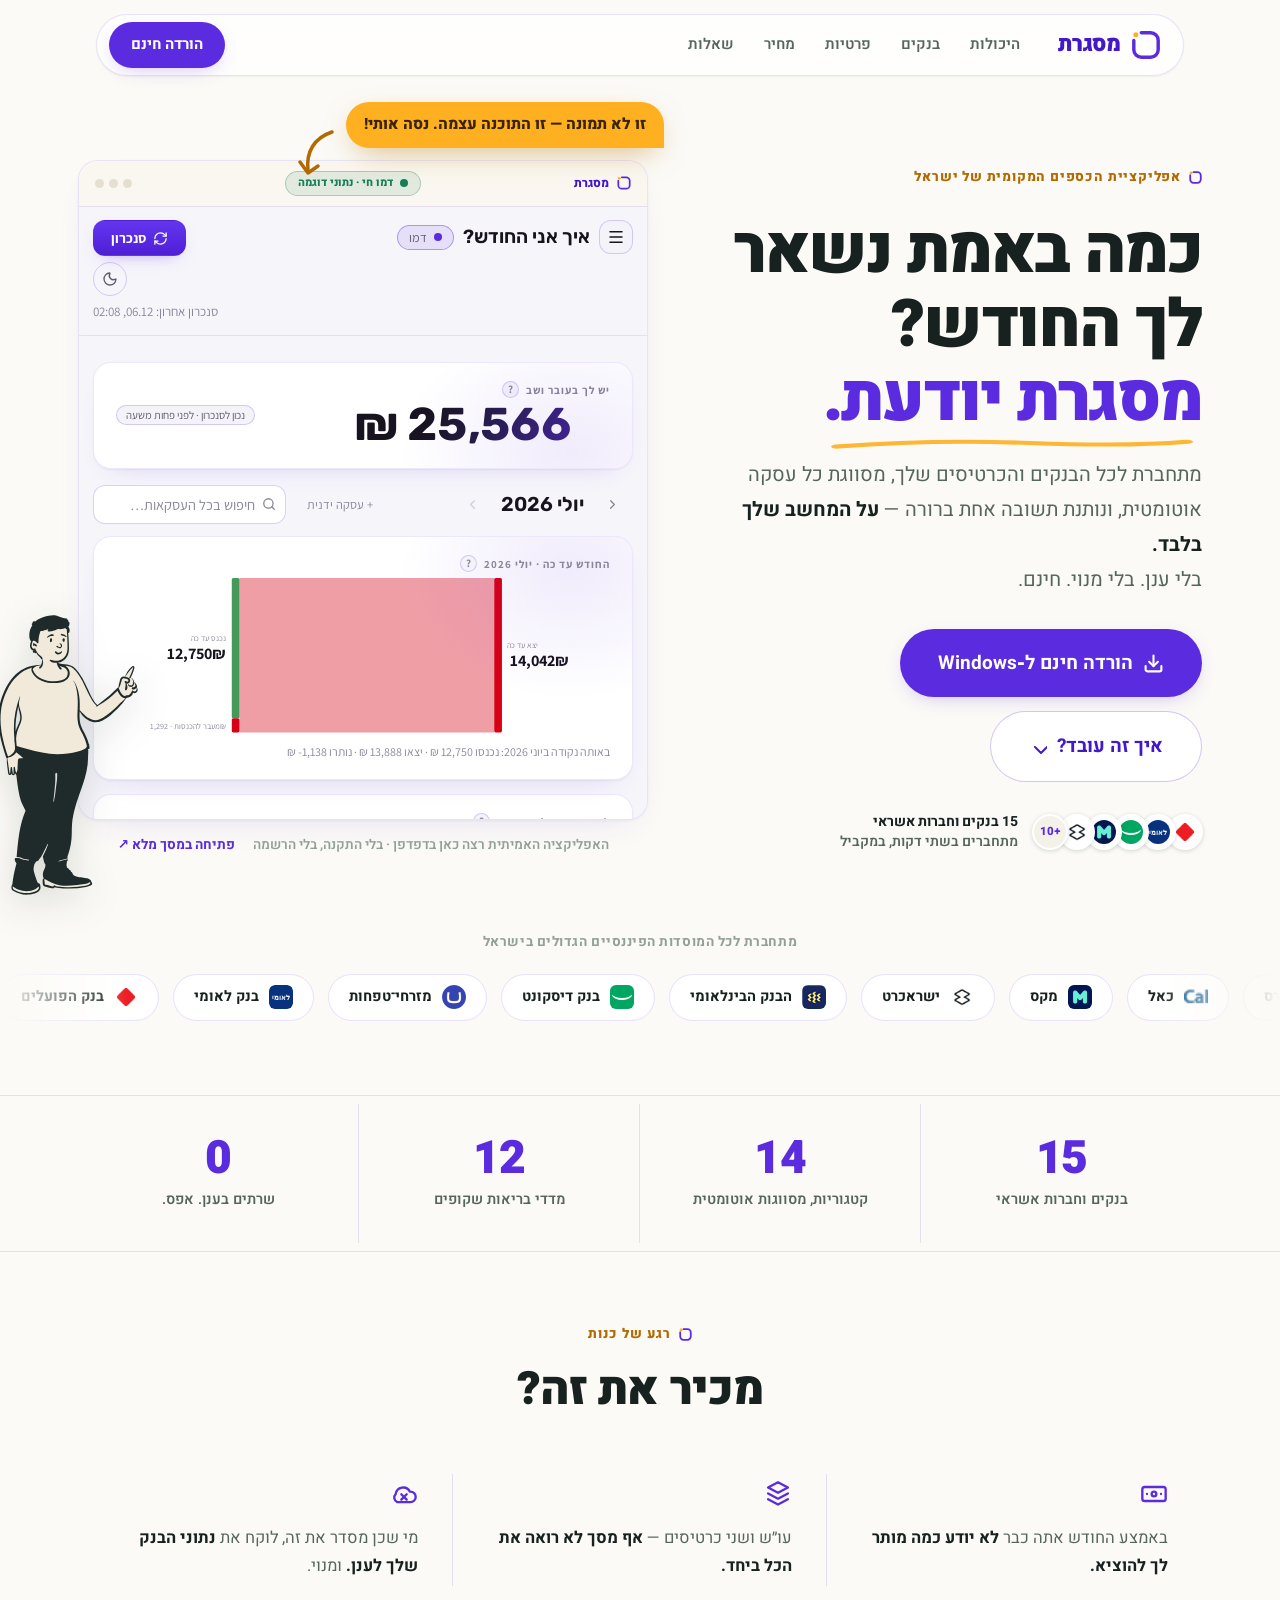
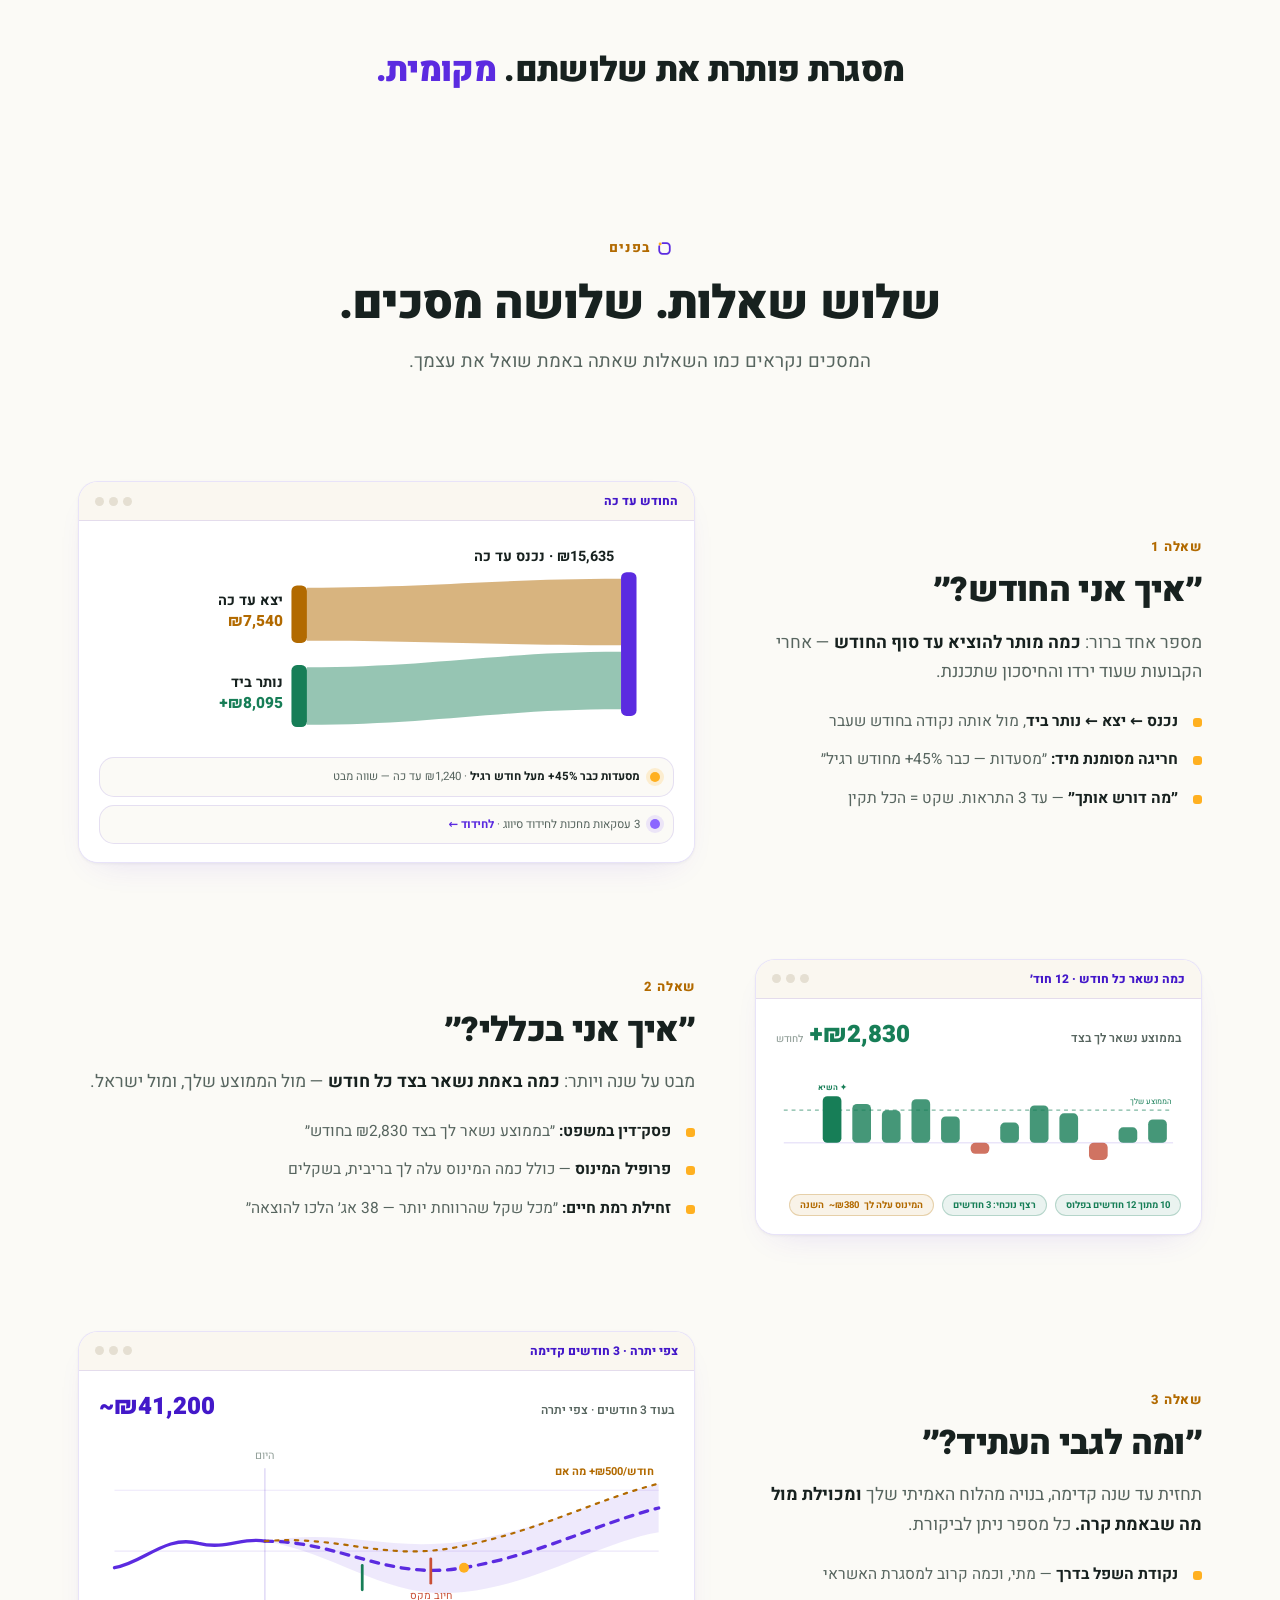
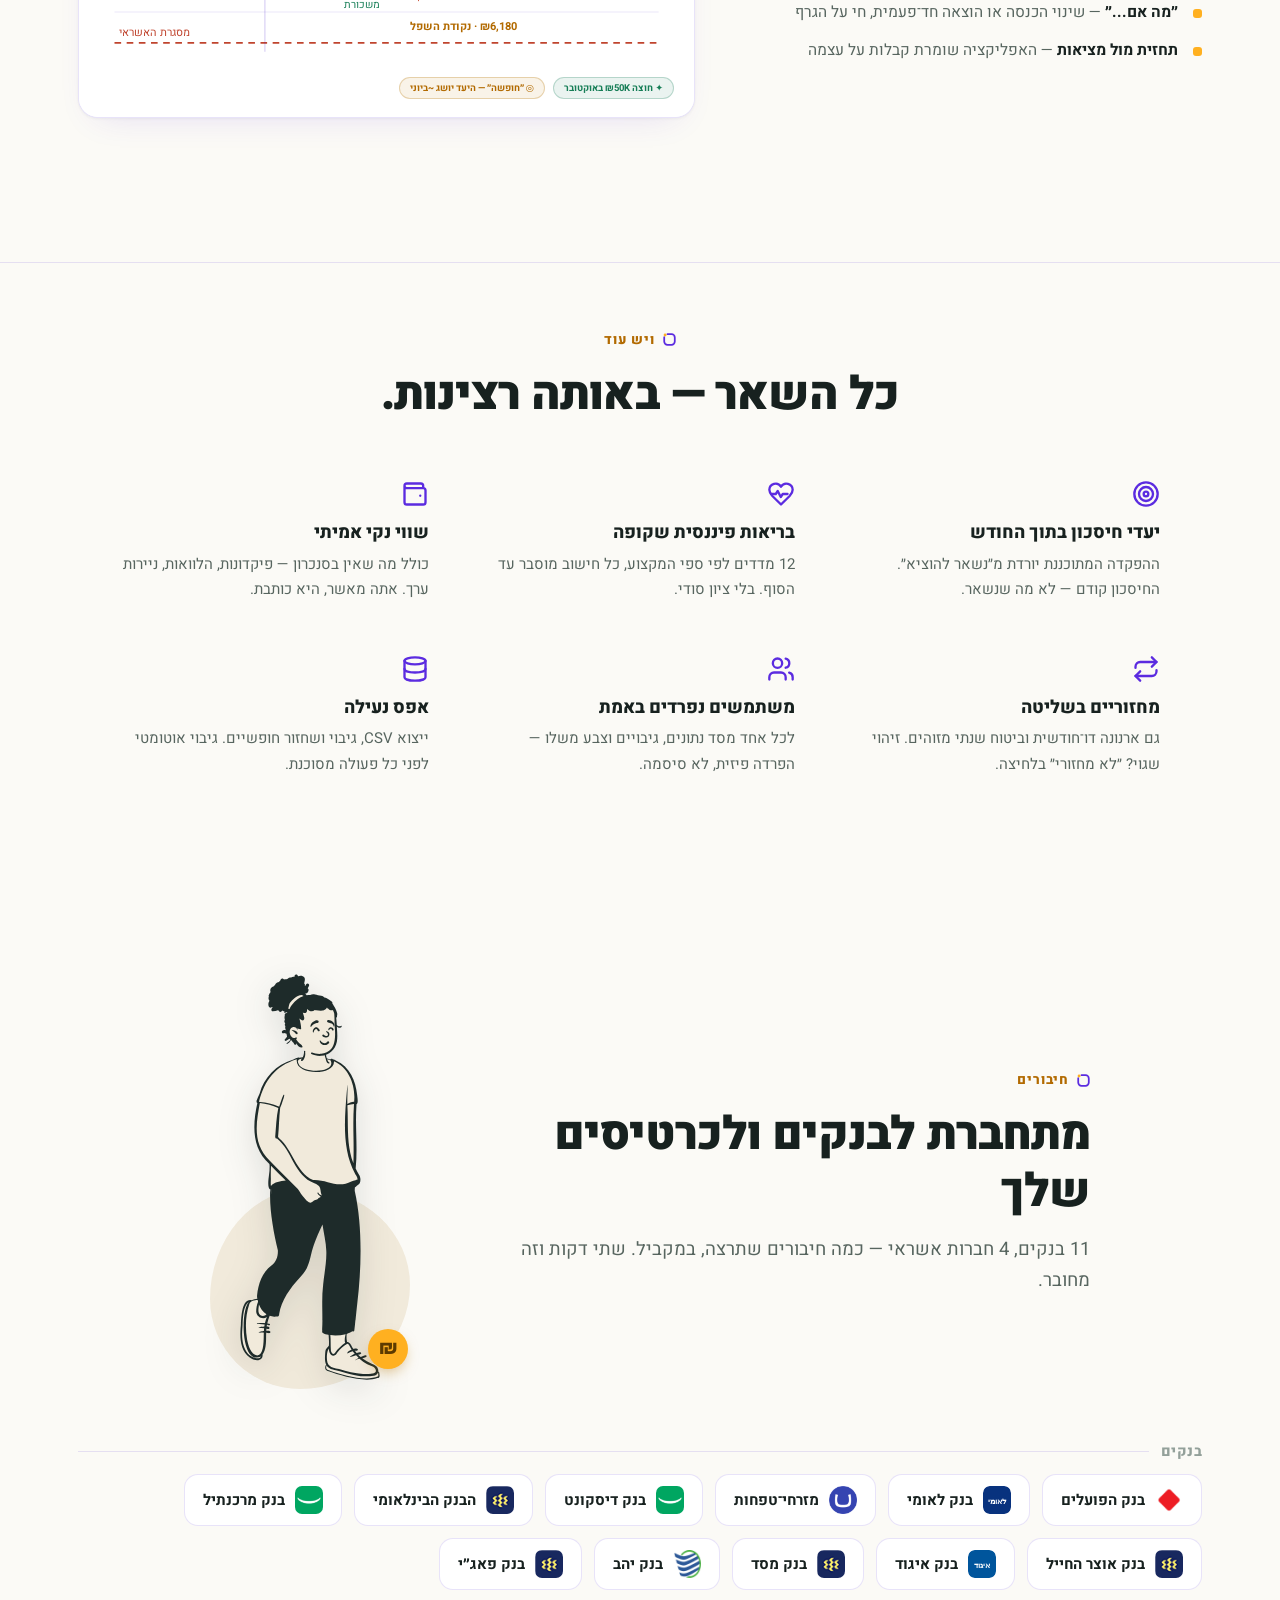
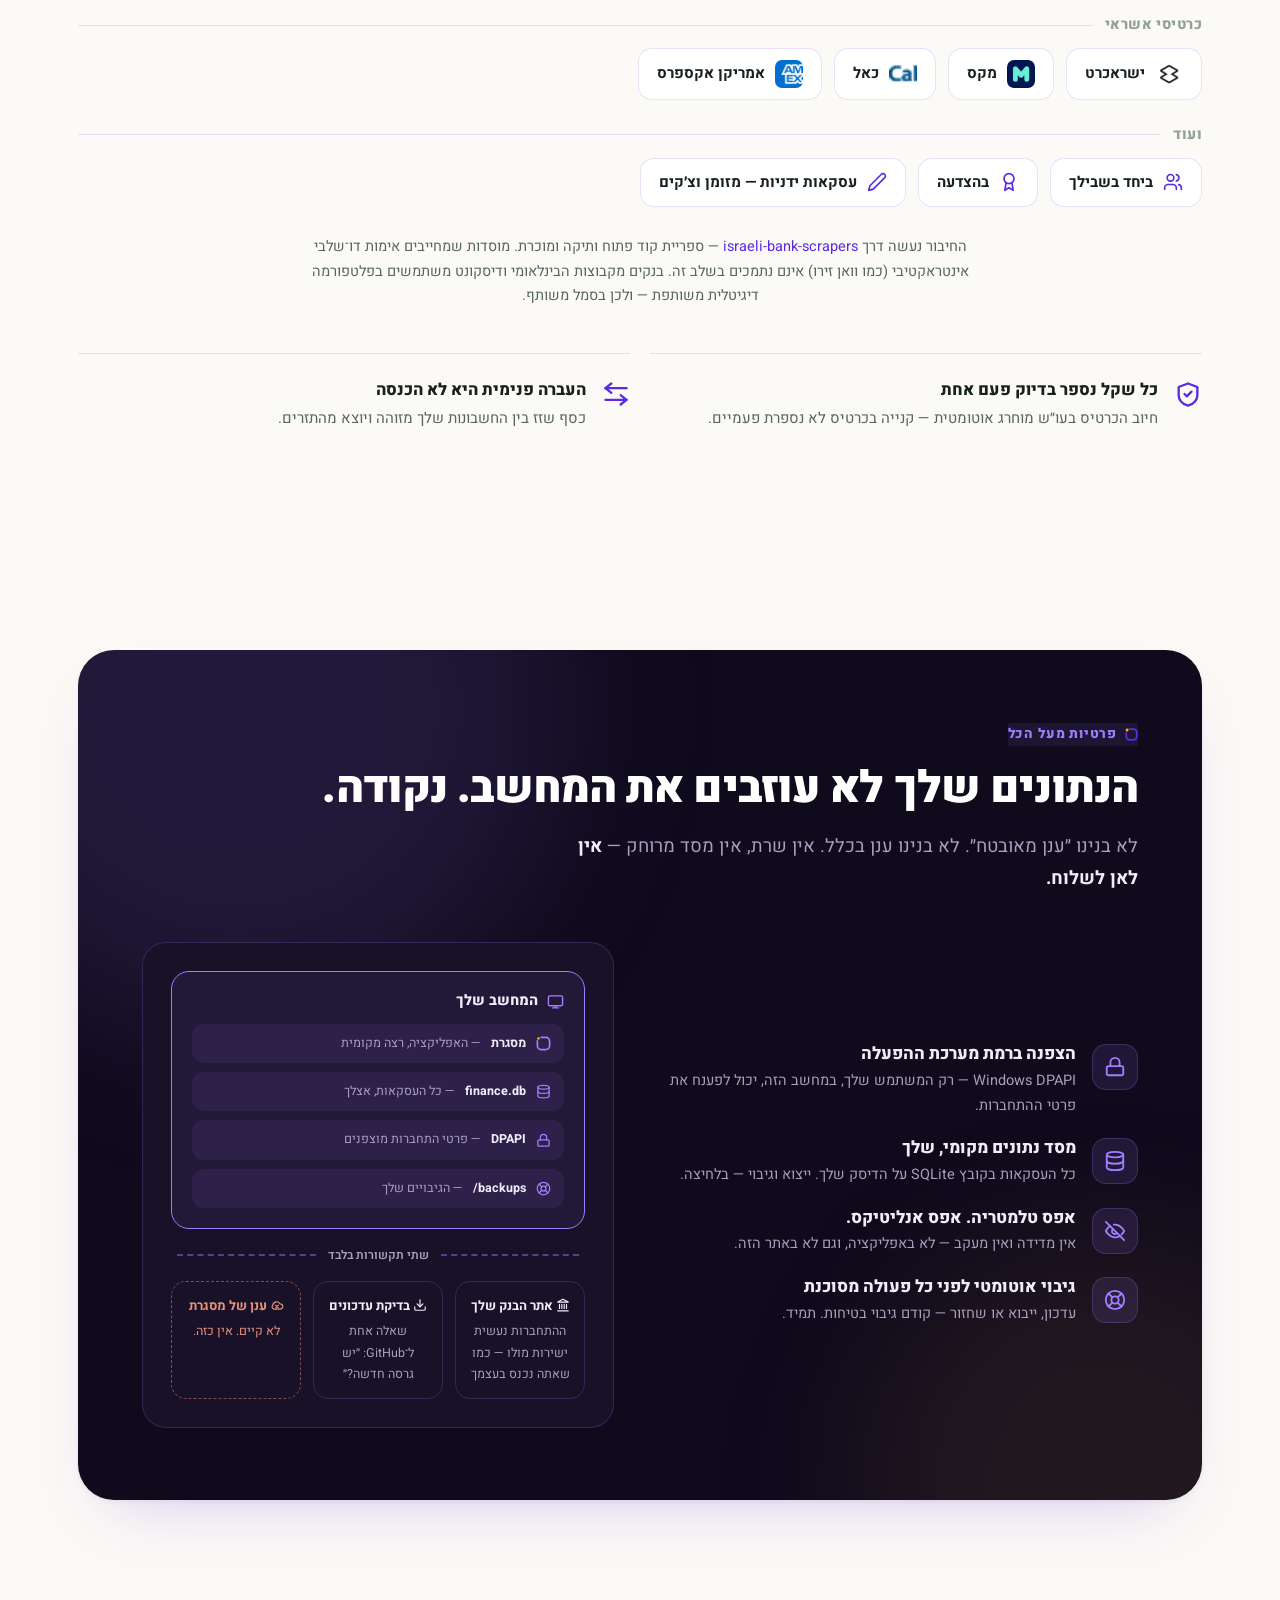
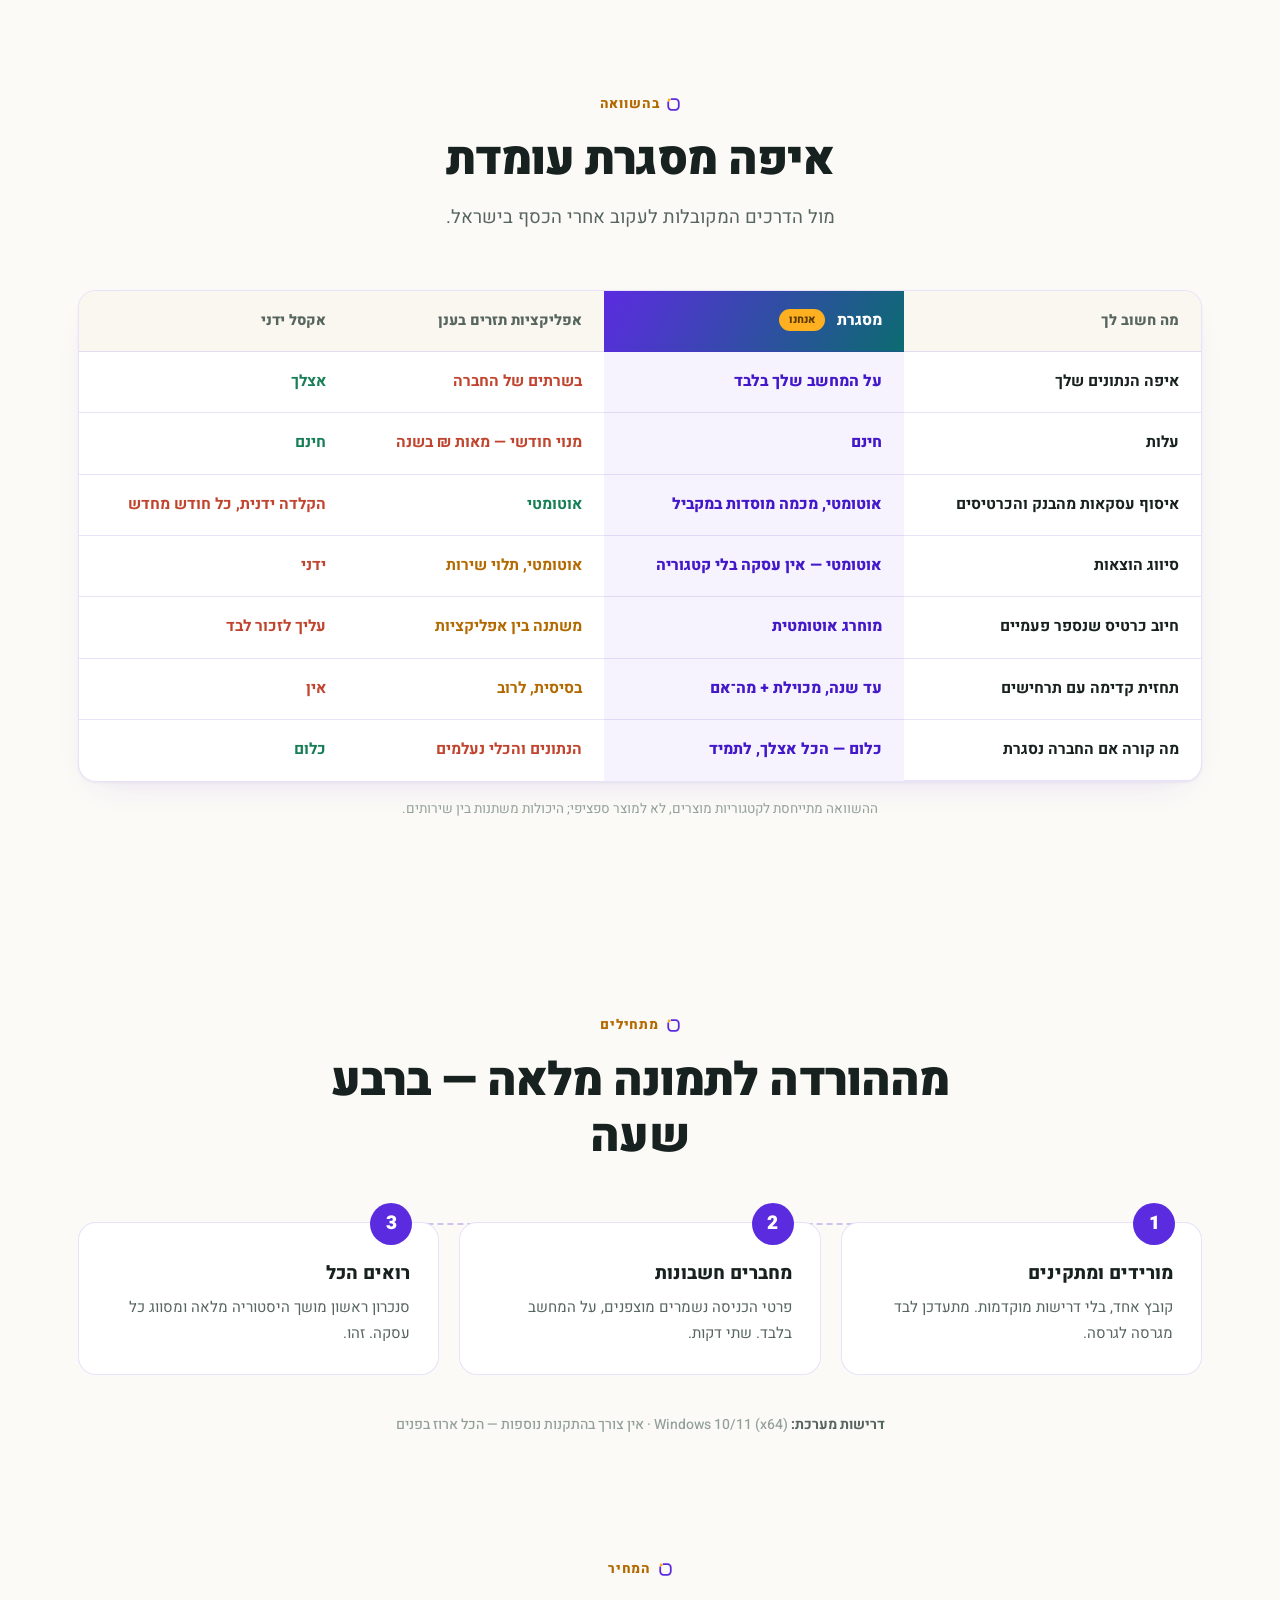
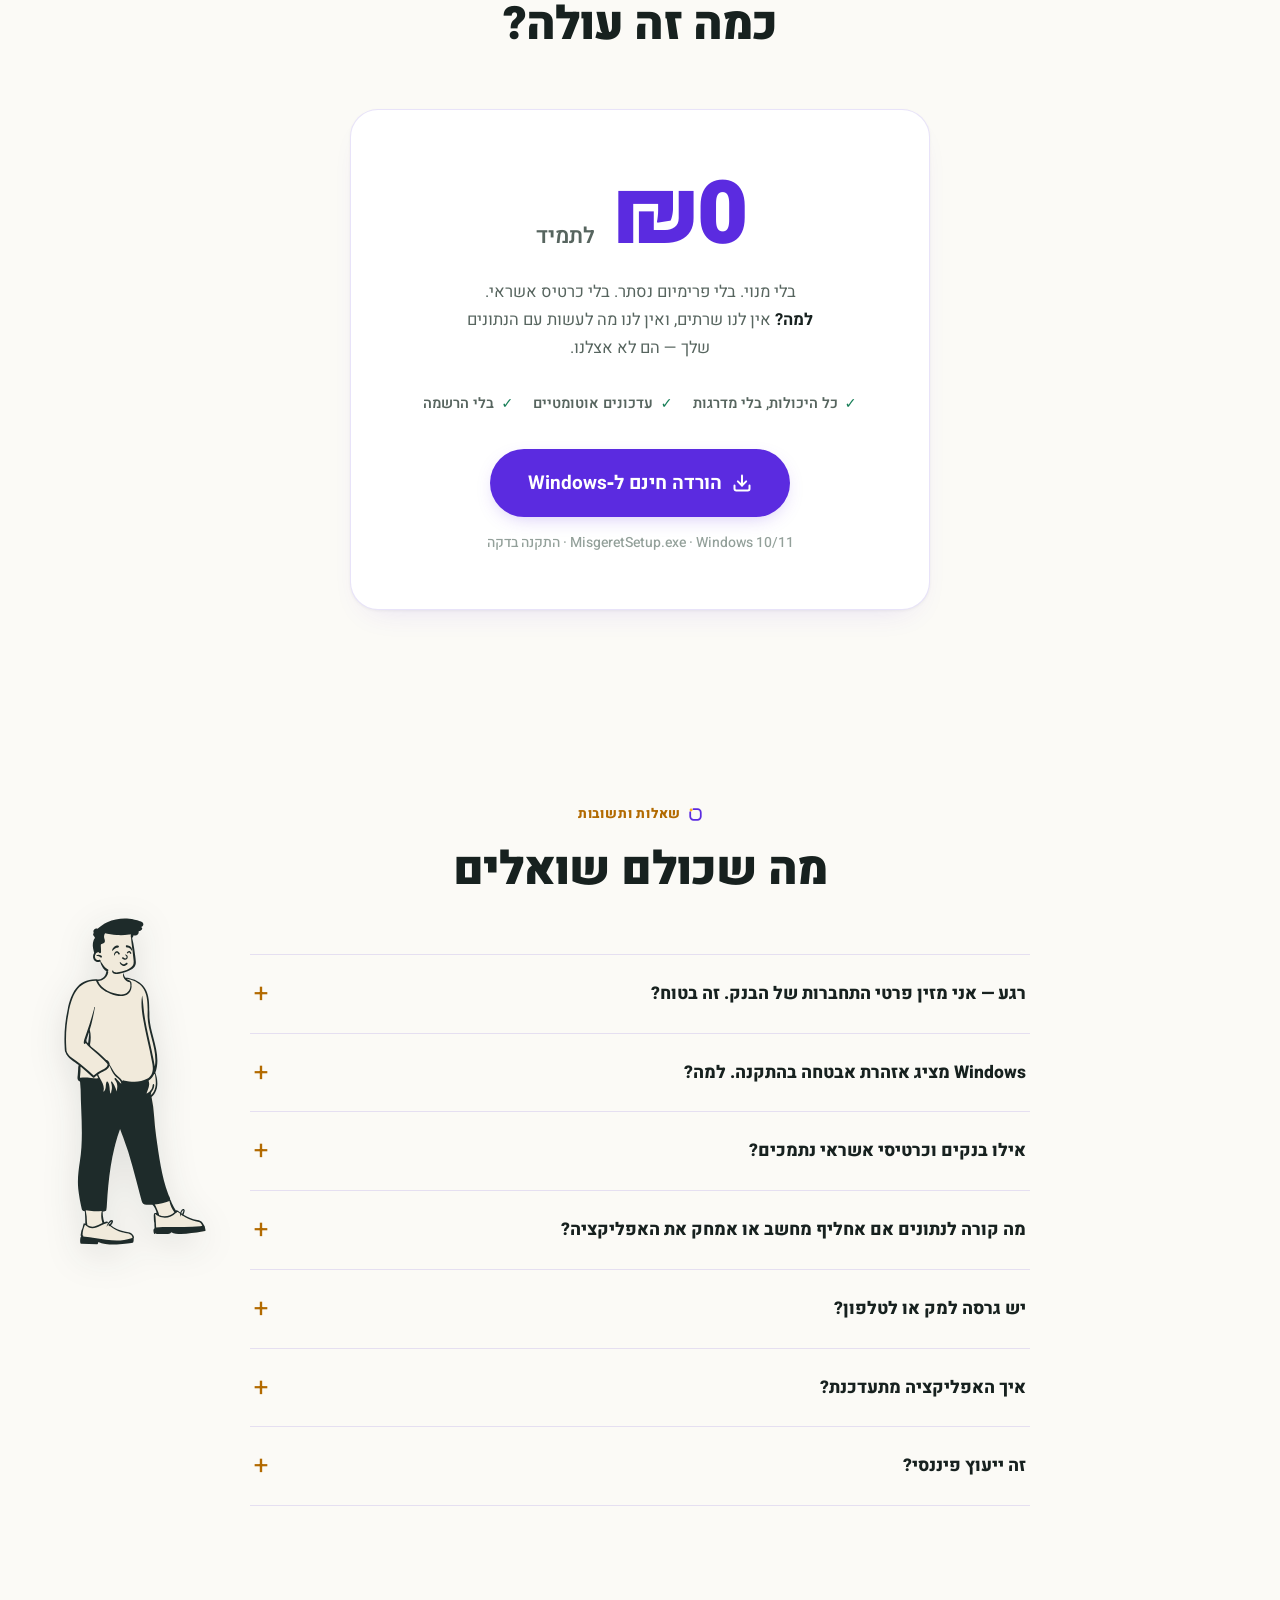
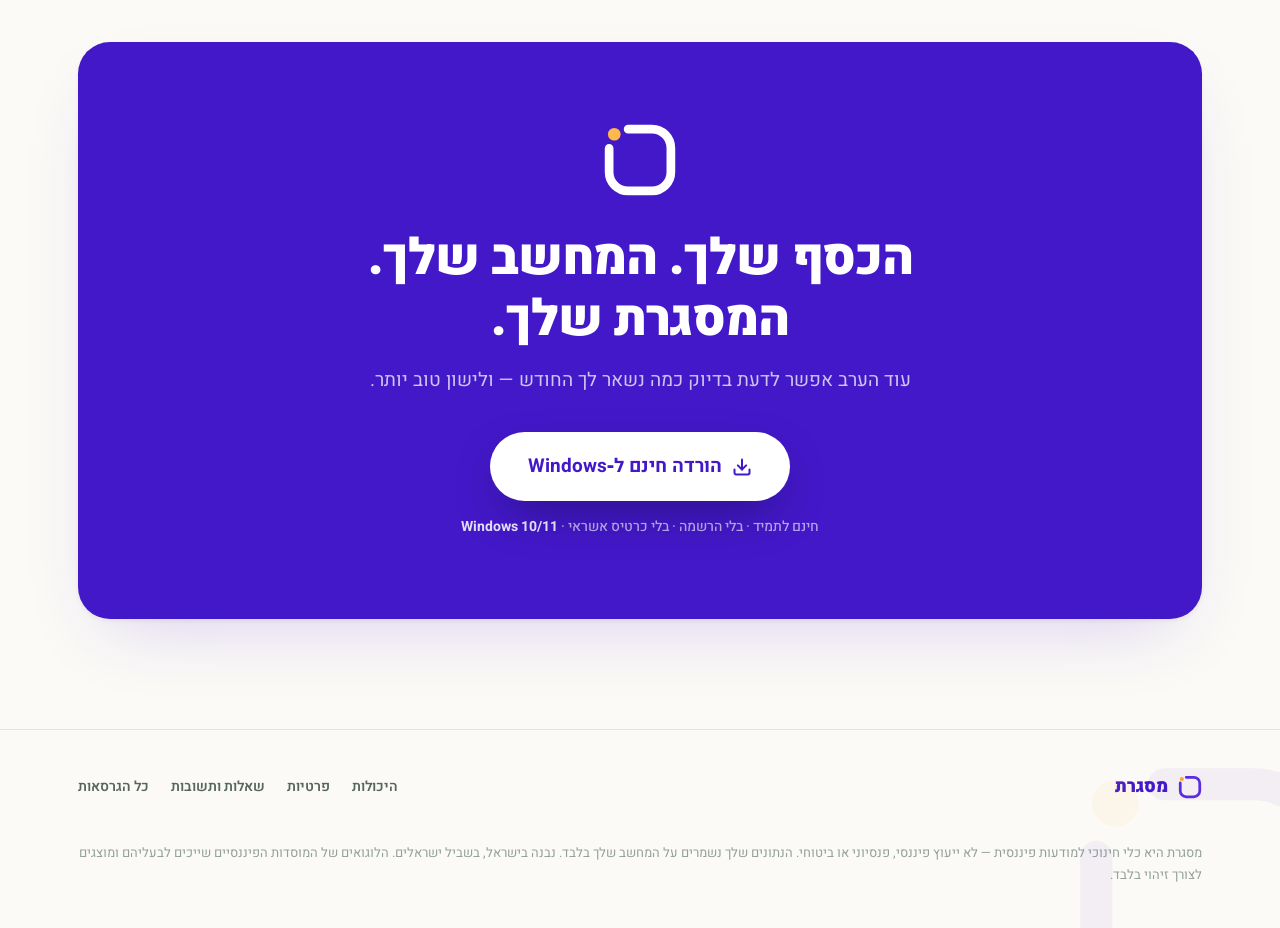
==== commit c27ebc53: "site: demo renders immediately in the hero — no gate click; amber 'try me' callout + live chip Co-Au" ====
--- a/index.html
+++ b/index.html
@@ -172,21 +172,27 @@
 
 /* ---------- app mockup ---------- */
 .mock{background:#fff;border:1px solid var(--line);border-radius:20px;box-shadow:var(--sh-md);overflow:hidden;font-size:12.5px;line-height:1.5;position:relative;z-index:2}
-.mock *{pointer-events:none}
-
-/* ---------- live demo (hero) ---------- */
+.qa-visual .mock *{pointer-events:none}
+
+/* ---------- live demo (hero) — the real app, rendered immediately ---------- */
 .demo-frame{position:relative}
-.demo-frame.live .mock *{pointer-events:auto}
-.demo-overlay{position:absolute;inset:0;z-index:5;display:grid;place-items:center;background:linear-gradient(180deg,rgba(23,19,31,.06),rgba(23,19,31,.32));border-radius:20px;cursor:pointer;border:none;padding:0}
-.demo-overlay .play{display:inline-flex;align-items:center;gap:12px;background:var(--petrol);color:#fff;font-family:var(--font);font-weight:800;font-size:18px;padding:18px 34px;border-radius:999px;box-shadow:0 18px 50px -12px rgba(91,43,224,.65);transition:transform .18s var(--ease)}
-.demo-overlay:hover .play{transform:scale(1.04)}
-.demo-overlay .play .tri{width:0;height:0;border-block:9px solid transparent;border-inline-end:14px solid #fff}
-.demo-overlay .hint{position:absolute;bottom:18px;inset-inline:0;text-align:center;color:#fff;font-size:13.5px;font-weight:600;text-shadow:0 1px 8px rgba(23,19,31,.6)}
-.demo-frame.live .mock{height:min(78vh,680px)}
-.demo-frame.live iframe{display:block;width:100%;height:100%;border:0}
+.demo-frame .mock{height:min(74vh,660px);display:flex;flex-direction:column}
+.demo-frame iframe{display:block;width:100%;border:0;flex:1;min-height:0}
+.live-chip{display:inline-flex;align-items:center;gap:7px;background:rgba(23,126,87,.1);color:var(--good);border:1px solid rgba(23,126,87,.3);border-radius:999px;padding:3px 12px;font-size:11px;font-weight:800}
+.live-chip i{width:8px;height:8px;border-radius:50%;background:var(--good);animation:livePulse 1.6s ease-in-out infinite}
+@keyframes livePulse{0%,100%{box-shadow:0 0 0 0 rgba(23,126,87,.45)}50%{box-shadow:0 0 0 6px rgba(23,126,87,0)}}
+.try-callout{position:absolute;top:-58px;inset-inline-start:-16px;z-index:6;display:flex;align-items:flex-start;gap:6px;pointer-events:none;animation:calloutBob 2.6s var(--ease) infinite}
+.try-callout .bubble{background:var(--sun);color:#3A2400;font-weight:800;font-size:15.5px;padding:10px 18px;border-radius:999px;border-end-start-radius:6px;box-shadow:0 10px 30px -10px rgba(184,119,10,.6);white-space:nowrap}
+.try-callout svg{margin-top:26px;flex:none}
+@keyframes calloutBob{0%,100%{transform:translateY(0)}50%{transform:translateY(-7px)}}
 .demo-links{display:flex;justify-content:center;gap:18px;margin-top:14px;font-size:13.5px;font-weight:600;color:var(--ink-3)}
 .demo-links a{font-weight:700}
-@media (max-width:680px){ .demo-frame.live .mock{height:74vh} .demo-overlay .play{font-size:16px;padding:15px 26px} }
+@media (max-width:680px){
+  .demo-frame .mock{height:76vh}
+  .try-callout{top:-46px;inset-inline-start:0}
+  .try-callout .bubble{font-size:13.5px;padding:8px 14px}
+}
+@media (prefers-reduced-motion:reduce){ .try-callout{animation:none} .live-chip i{animation:none} }
 .mock-bar{display:flex;align-items:center;justify-content:space-between;background:var(--paper);padding:10px 16px;border-bottom:1px solid var(--line);font-size:11px;color:var(--ink-3)}
 .mock-bar .name{display:flex;align-items:center;gap:8px;font-weight:800;color:var(--petrol-deep);font-size:12px}
 .mock-bar .dots{display:flex;gap:5px}
@@ -527,71 +533,27 @@
     <div class="hero-visual" id="demo">
       <img class="peep-hello" src="ill/peep-welcome.svg" alt="" aria-hidden="true">
       <div class="demo-frame" id="demoFrame">
-      <div class="mock" dir="rtl" aria-hidden="true">
-        <div class="mock-bar">
-          <span class="name">
-            <svg width="14" height="14" viewBox="0 0 96 96"><rect x="9" y="9" width="78" height="78" rx="24" fill="none" stroke="#5B2BE0" stroke-width="12" stroke-linecap="round" pathLength="100" stroke-dasharray="86 14"/><circle cx="15.5" cy="15.5" r="9" fill="#FFB020"/></svg>
-            מסגרת
-          </span>
-          <span class="dots"><i></i><i></i><i></i></span>
+        <div class="try-callout" aria-hidden="true">
+          <span class="bubble">זו לא תמונה — זו התוכנה עצמה. נסה אותי!</span>
+          <svg width="46" height="52" viewBox="0 0 46 52" fill="none" aria-hidden="true">
+            <path d="M38 4 C20 10 12 24 14 42" stroke="#B26A00" stroke-width="3.5" stroke-linecap="round" fill="none"/>
+            <path d="M6 34 L14 45 L24 38" stroke="#B26A00" stroke-width="3.5" stroke-linecap="round" stroke-linejoin="round" fill="none"/>
+          </svg>
         </div>
-        <div class="mock-shell">
-          <aside class="mock-side">
-            <div class="mock-nav on"><svg class="isvg" width="13" height="13" aria-hidden="true"><use href="#i-calendar-heart"/></svg>איך אני החודש?</div>
-            <div class="mock-nav"><svg class="isvg" width="13" height="13" aria-hidden="true"><use href="#i-trending-up"/></svg>איך אני בכללי?</div>
-            <div class="mock-nav"><svg class="isvg" width="13" height="13" aria-hidden="true"><use href="#i-scope"/></svg>ומה לגבי העתיד?</div>
-            <div class="mock-nav"><svg class="isvg" width="13" height="13" aria-hidden="true"><use href="#i-coins"/></svg>חיסכונות</div>
-            <div class="mock-nav"><svg class="isvg" width="13" height="13" aria-hidden="true"><use href="#i-heart-pulse"/></svg>בריאות</div>
-            <div class="mock-nav"><svg class="isvg" width="13" height="13" aria-hidden="true"><use href="#i-wallet"/></svg>הון</div>
-            <div class="foot"><svg class="isvg" width="10" height="10" aria-hidden="true" style="vertical-align:-1px"><use href="#i-lock"/></svg> הנתונים אצלך בלבד</div>
-          </aside>
-          <div class="mock-main">
-            <div class="mock-h">
-              <span class="t">יולי 2026</span>
-              <span class="s">סונכרן לפני 20 דק׳ ✓</span>
-            </div>
-            <div class="mcard" style="margin-bottom:9px">
-              <div style="display:flex;justify-content:space-between;align-items:baseline;flex-wrap:wrap;gap:6px">
-                <div>
-                  <div class="m-label">נשאר להוציא בבטחה</div>
-                  <div class="m-big money">₪4,975 <small>≈ ₪553 ליום · 9 ימים</small></div>
-                </div>
-                <span class="m-chip good">✓ בקצב — החודש צפוי להיסגר בפלוס</span>
-              </div>
-              <div class="m-meter">
-                <i class="used" style="--w:58%"></i><i class="gap2"></i><i class="plan" style="--w:24%"></i>
-              </div>
-              <div class="m-meter-cap"><span>ירד ₪7,540</span><span>קבועות בדרך ₪3,120</span><span>הכנסות ₪15,635</span></div>
-            </div>
-            <div class="m-grid">
-              <div class="mcard m-kpi"><div class="m-label">נכנס עד כה</div><div class="v money up">₪15,635</div><div class="d up">‎+4% מול יולי שעבר</div></div>
-              <div class="mcard m-kpi"><div class="m-label">יצא עד כה</div><div class="v money">₪7,540</div><div class="d down">‎+12% מהרגיל</div></div>
-              <div class="mcard m-kpi"><div class="m-label">נטו עד כה</div><div class="v money up">‎+₪8,095</div><div class="d up">חודש ירוק שלישי ברצף</div></div>
-            </div>
-            <div class="mcard" style="margin-top:9px">
-              <div class="m-label">לאן הכסף הולך החודש</div>
-              <div class="m-flow">
-                <i style="flex:27;background:var(--c1)"></i><i style="flex:22;background:var(--c2)"></i><i style="flex:16;background:var(--c3)"></i><i style="flex:13;background:var(--c4)"></i><i style="flex:12;background:var(--c5)"></i><i style="flex:10;background:var(--c6)"></i>
-              </div>
-              <div class="m-legend">
-                <span><i style="background:var(--c1)"></i>דיור</span>
-                <span><i style="background:var(--c2)"></i>מזון</span>
-                <span><i style="background:var(--c3)"></i>תחבורה</span>
-                <span><i style="background:var(--c4)"></i>מסעדות <b class="m-chip warn" style="margin-inline-start:3px">כבר ‎+45%‎ מחודש רגיל</b></span>
-                <span><i style="background:var(--c5)"></i>פנאי</span>
-                <span><i style="background:var(--c6)"></i>אחר</span>
-              </div>
-            </div>
+        <div class="mock" dir="rtl">
+          <div class="mock-bar">
+            <span class="name">
+              <svg width="14" height="14" viewBox="0 0 96 96"><rect x="9" y="9" width="78" height="78" rx="24" fill="none" stroke="#5B2BE0" stroke-width="12" stroke-linecap="round" pathLength="100" stroke-dasharray="86 14"/><circle cx="15.5" cy="15.5" r="9" fill="#FFB020"/></svg>
+              מסגרת
+            </span>
+            <span class="live-chip"><i aria-hidden="true"></i>דמו חי · נתוני דוגמה</span>
+            <span class="dots"><i></i><i></i><i></i></span>
           </div>
+          <iframe src="demo/" title="דמו אינטראקטיבי של מסגרת — האפליקציה האמיתית עם נתוני דוגמה" loading="eager"></iframe>
         </div>
       </div>
-      <button class="demo-overlay" id="demoStart" aria-label="הפעלת דמו אינטראקטיבי של מסגרת עם נתוני דוגמה">
-        <span class="play"><span class="tri" aria-hidden="true"></span>נסה את מסגרת עכשיו — חי</span>
-        <span class="hint">האפליקציה האמיתית, עם נתוני דוגמה · רץ בדפדפן, בלי התקנה</span>
-      </button>
-      </div>
       <div class="demo-links">
-        <span>דמו אינטראקטיבי מלא · נתוני דוגמה בלבד</span>
+        <span>האפליקציה האמיתית רצה כאן בדפדפן · בלי התקנה, בלי הרשמה</span>
         <a href="demo/" target="_blank" rel="noopener">פתיחה במסך מלא ↗</a>
       </div>
     </div>
@@ -1273,20 +1235,7 @@
   var track = document.getElementById('marqueeTrack');
   if (track) track.innerHTML += track.innerHTML;
 
-  /* live demo: one click swaps the poster for the real app running on demo data */
-  var demoStart = document.getElementById('demoStart');
-  if (demoStart) demoStart.addEventListener('click', function(){
-    var frame = document.getElementById('demoFrame');
-    var mock = frame.querySelector('.mock');
-    frame.classList.add('live');
-    mock.removeAttribute('aria-hidden');
-    var iframe = document.createElement('iframe');
-    iframe.src = 'demo/';
-    iframe.title = 'דמו אינטראקטיבי של מסגרת';
-    mock.innerHTML = '';
-    mock.appendChild(iframe);
-    demoStart.remove();
-  });
+  /* live demo renders immediately — no gate, no mystery click */
 
   /* reveal on scroll */
   var reduce = window.matchMedia && window.matchMedia('(prefers-reduced-motion: reduce)').matches;
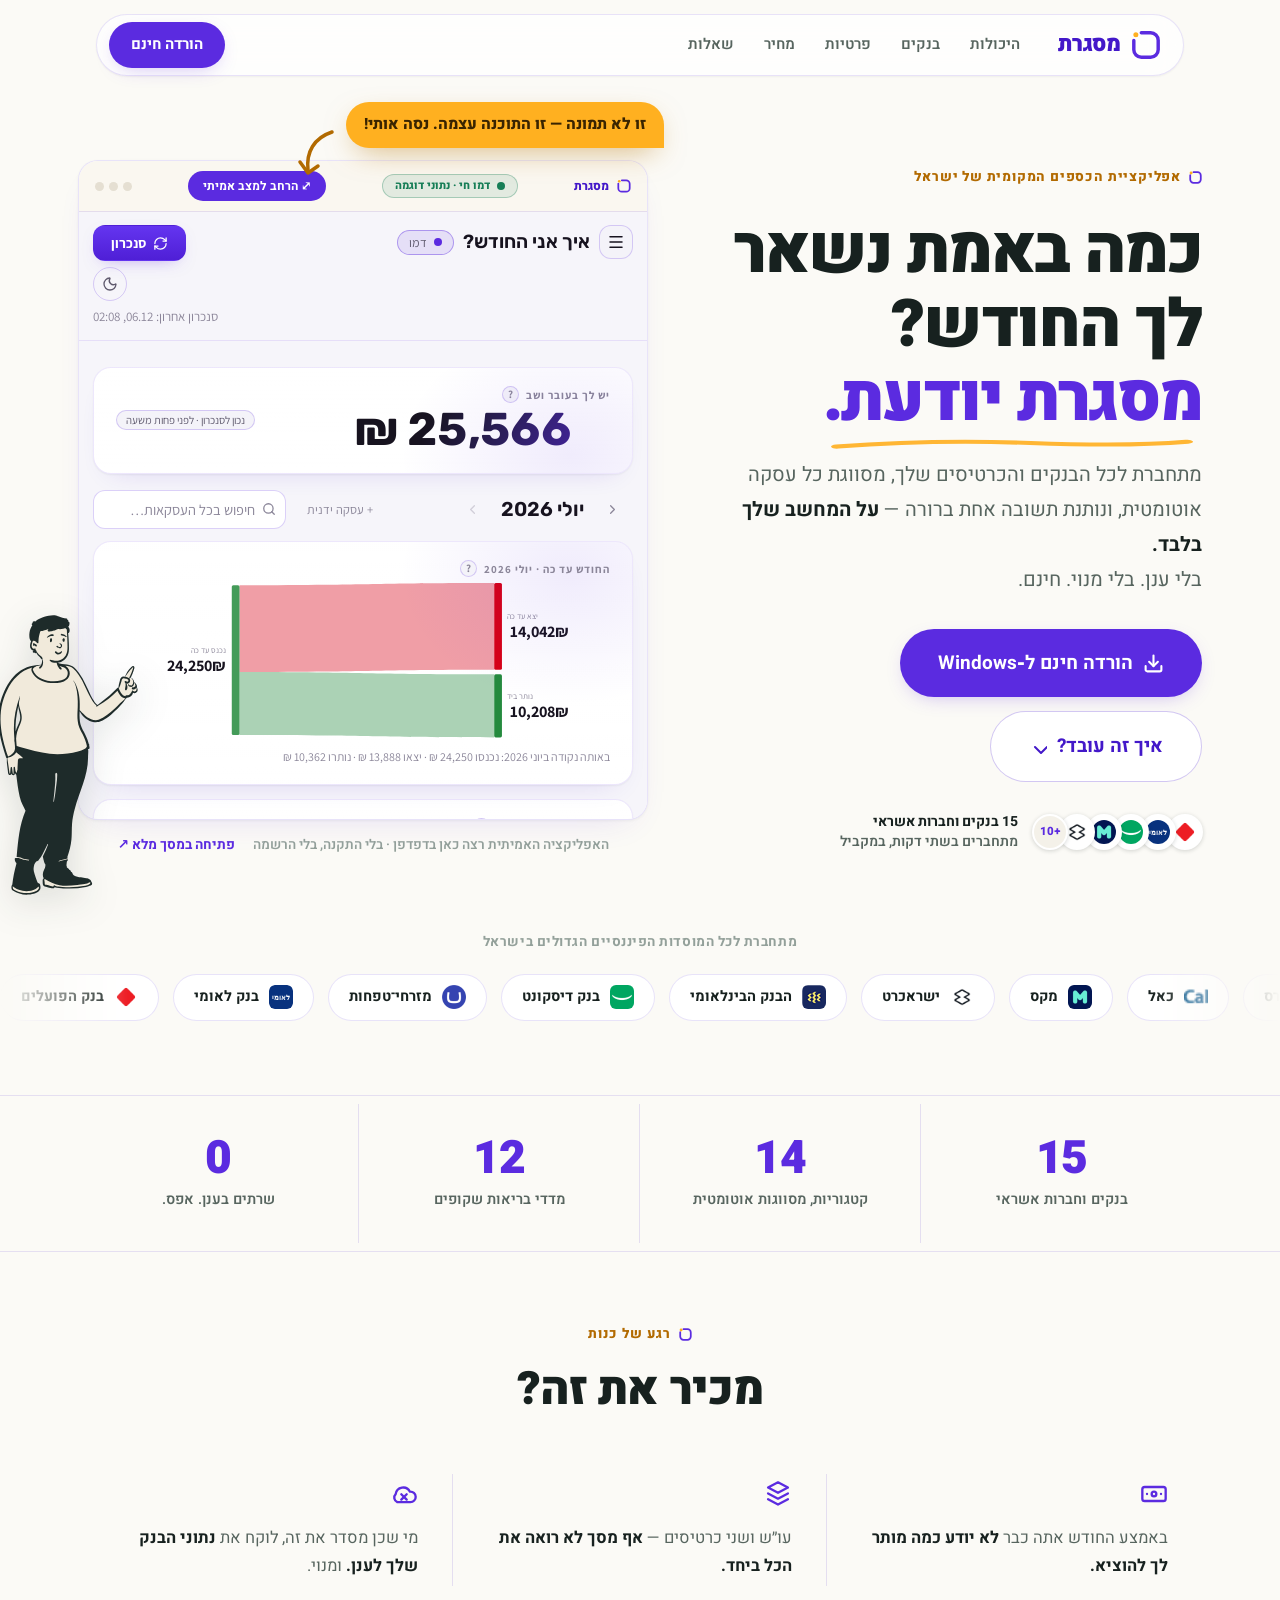
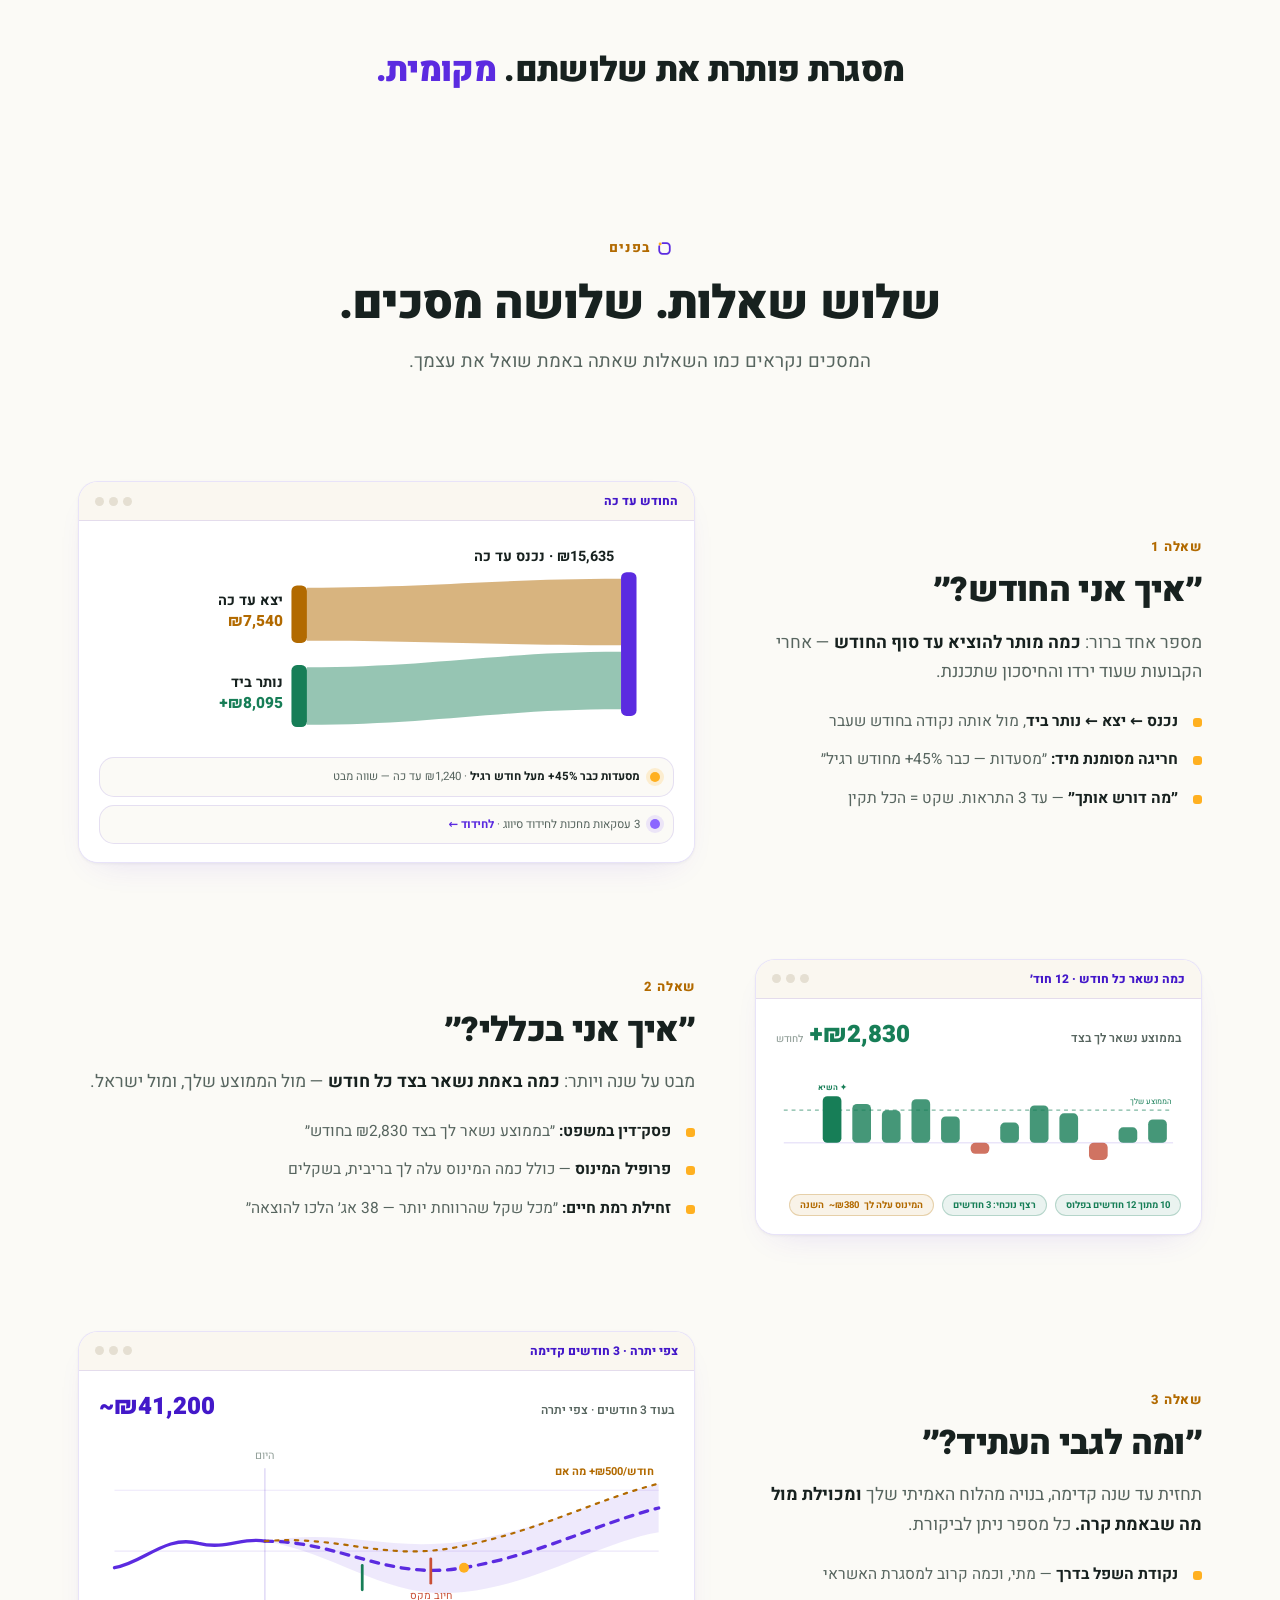
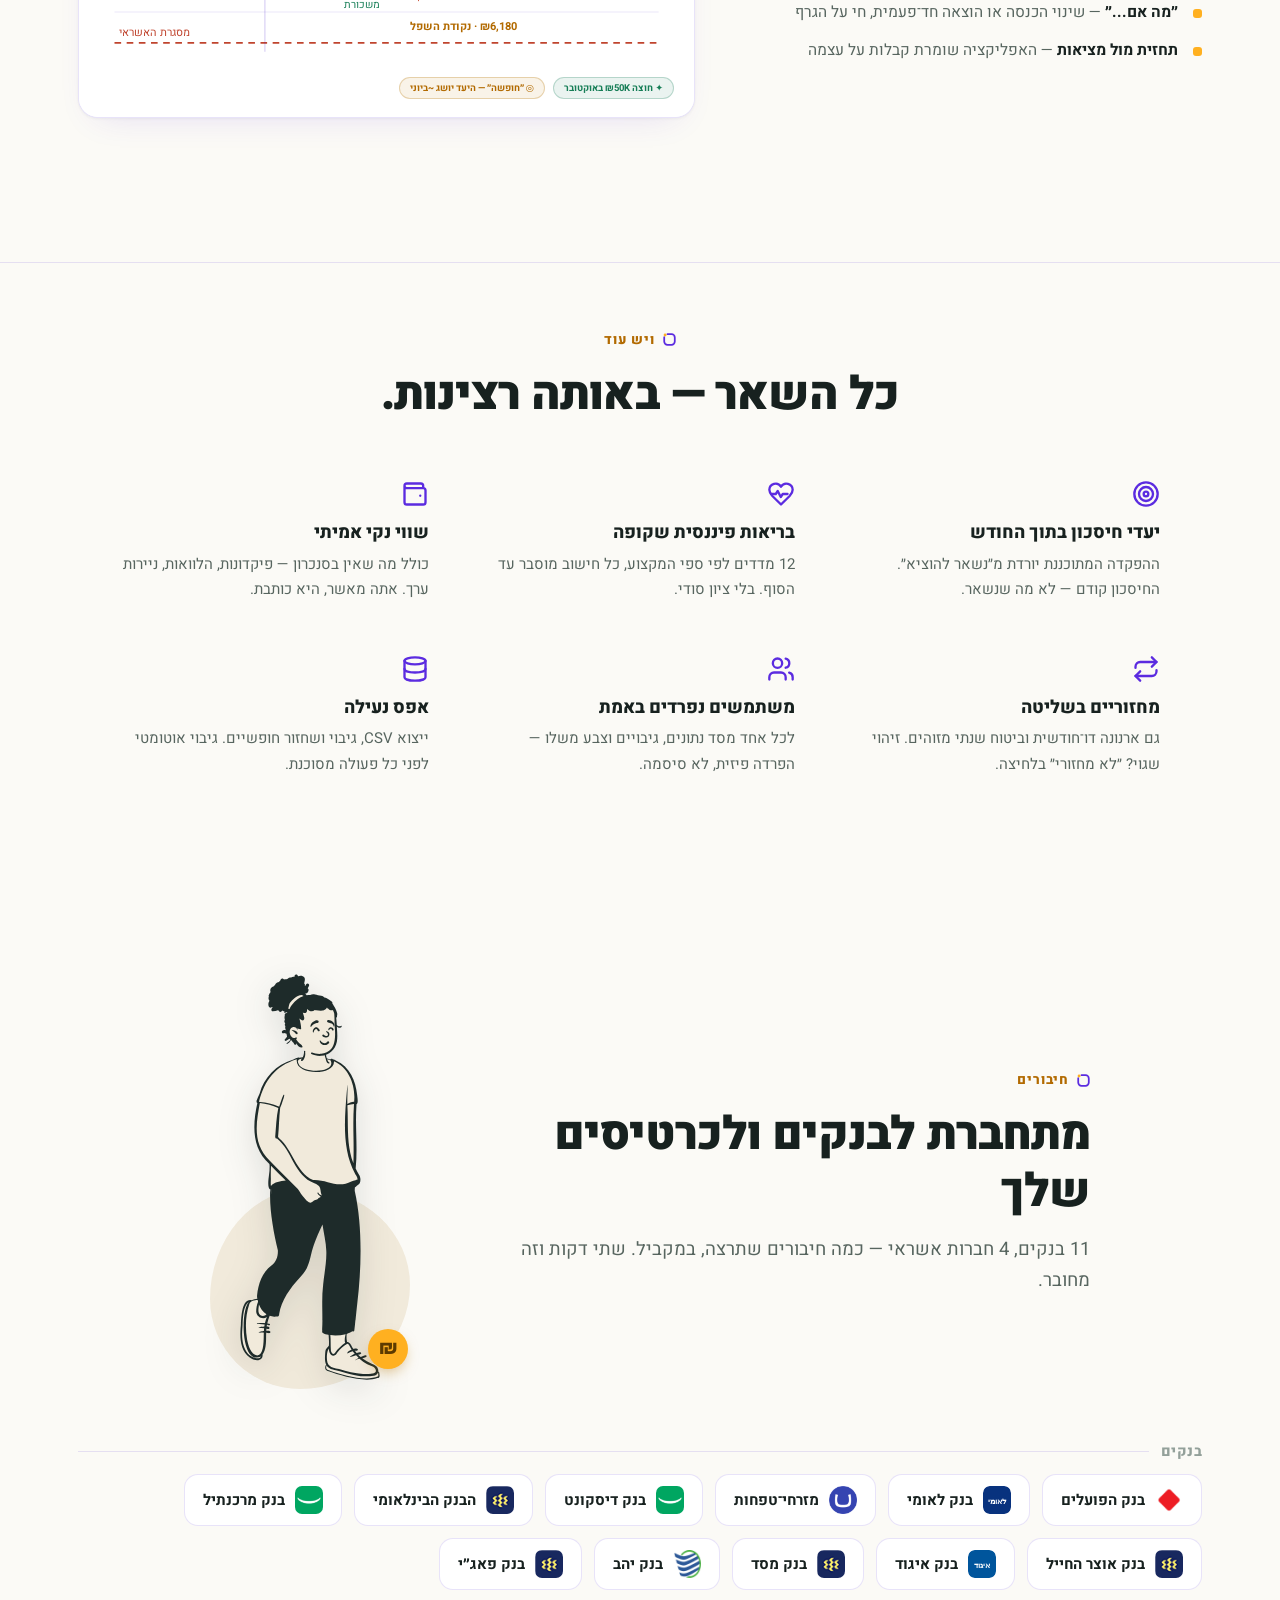
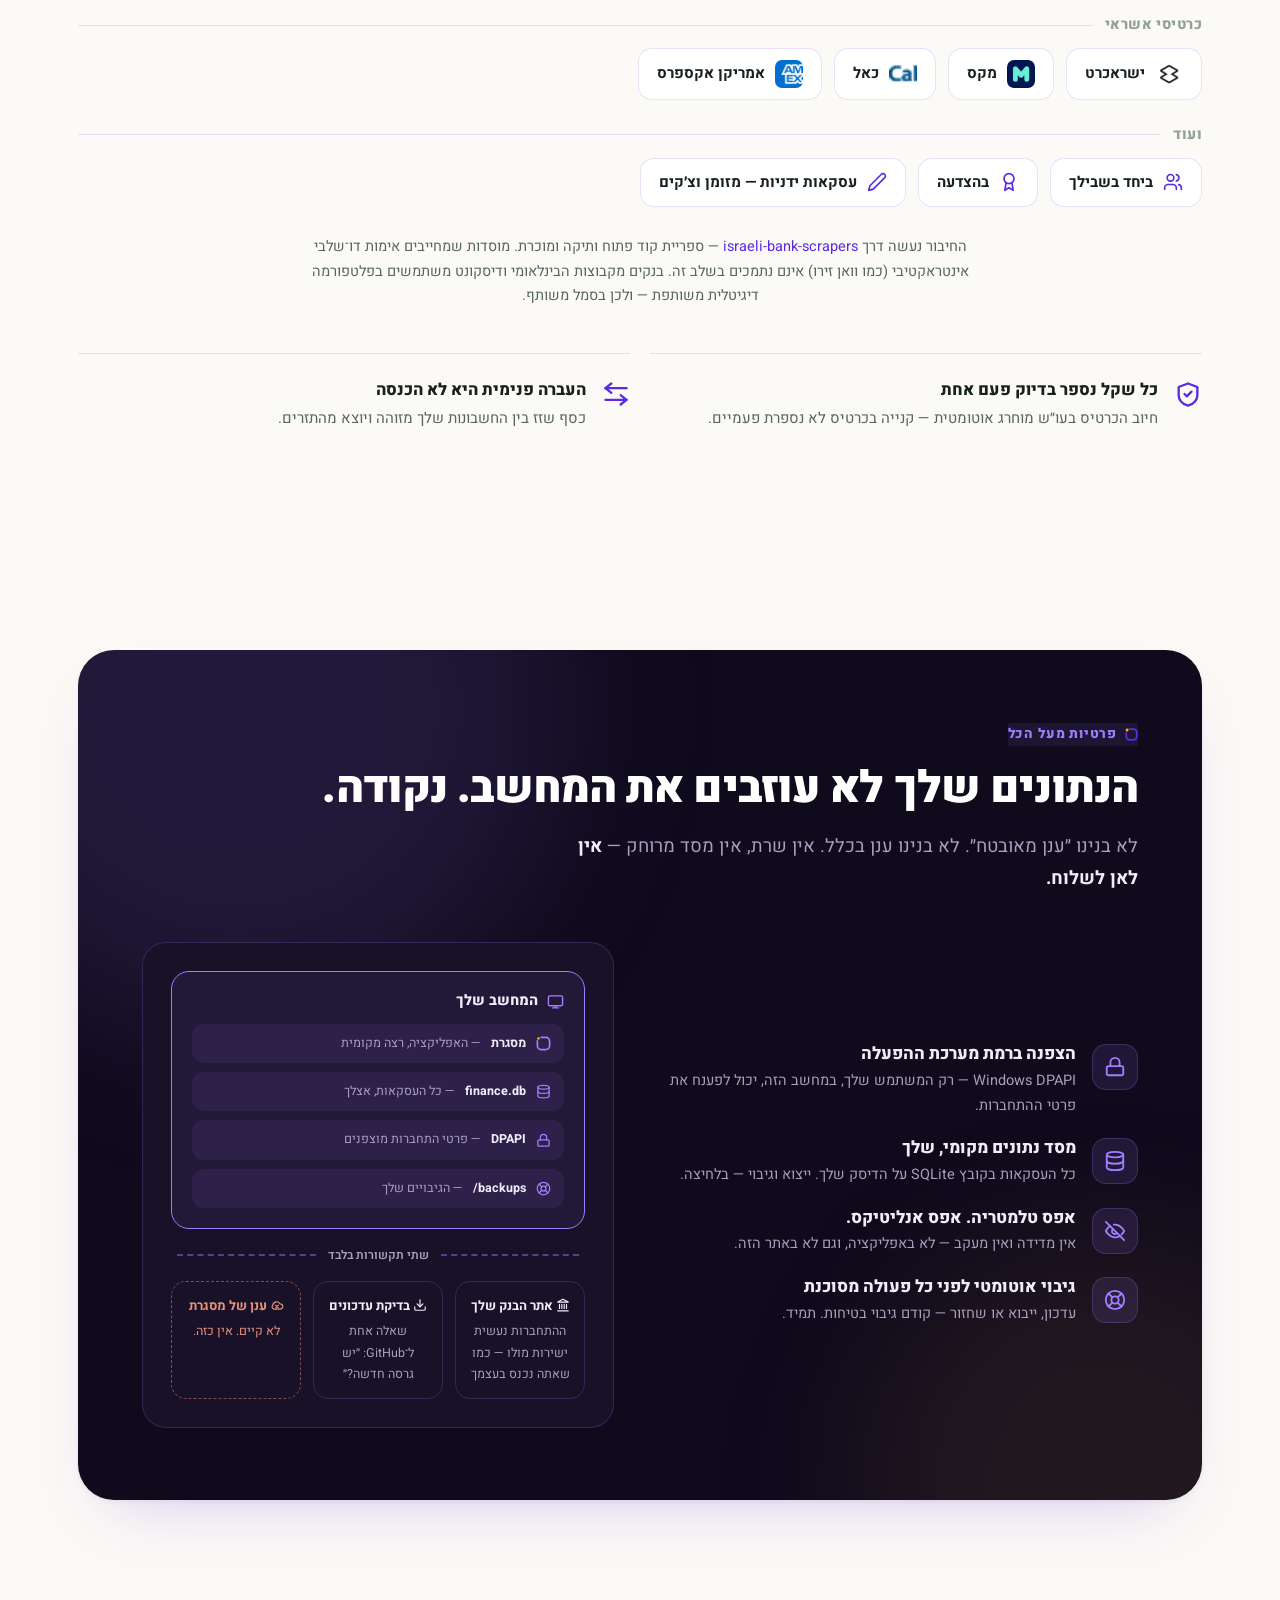
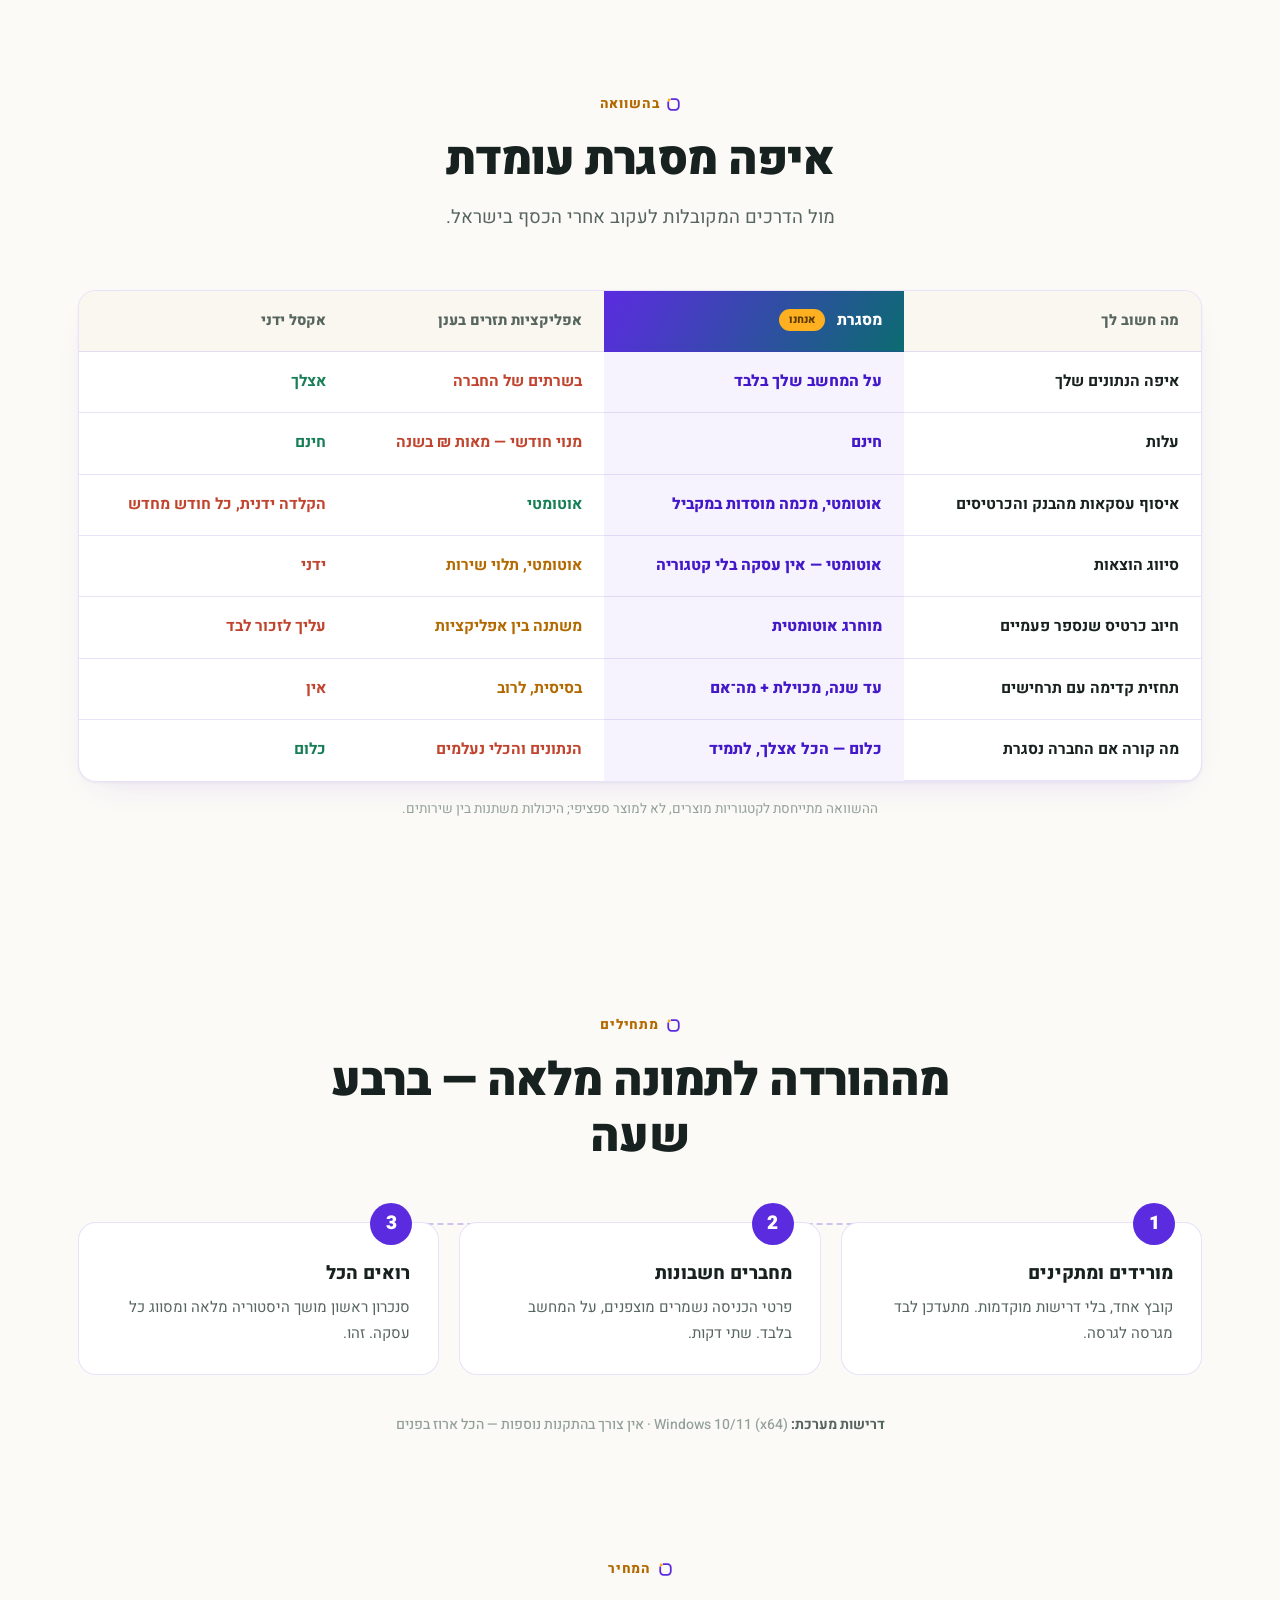
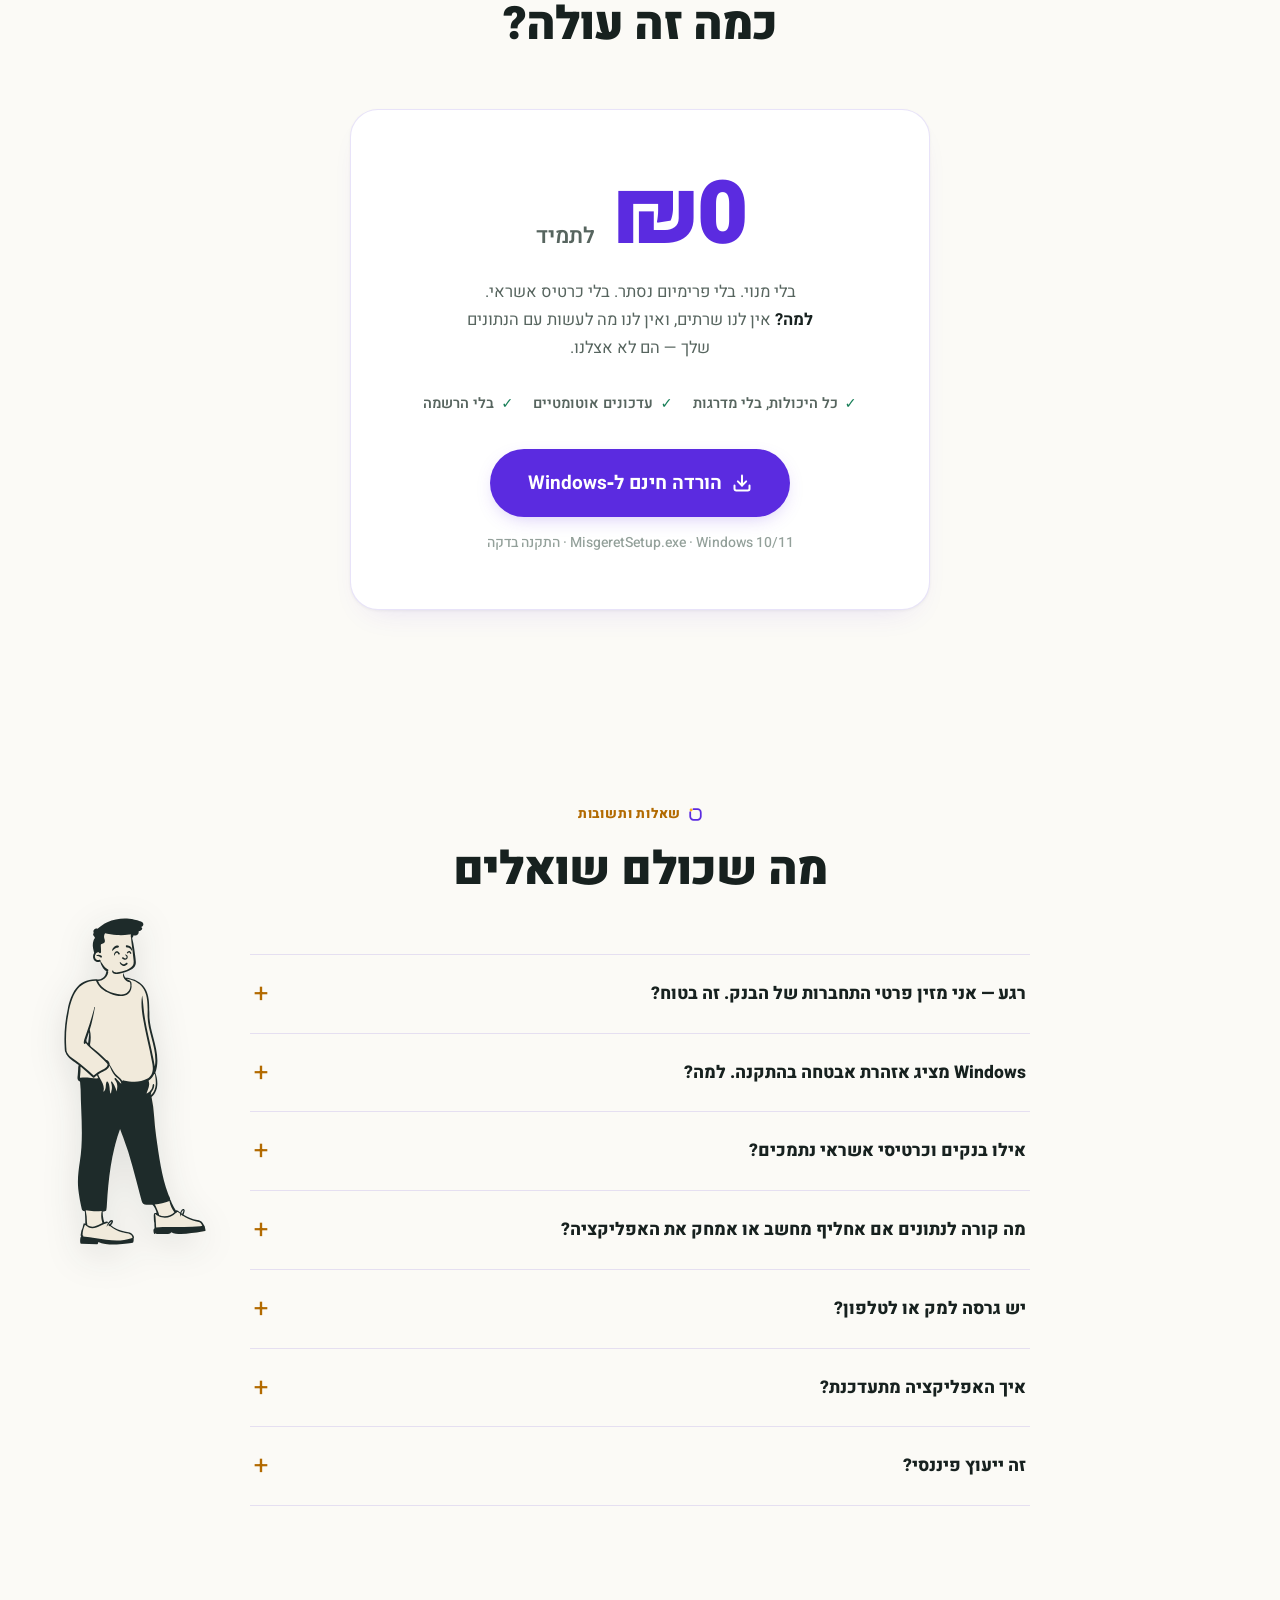
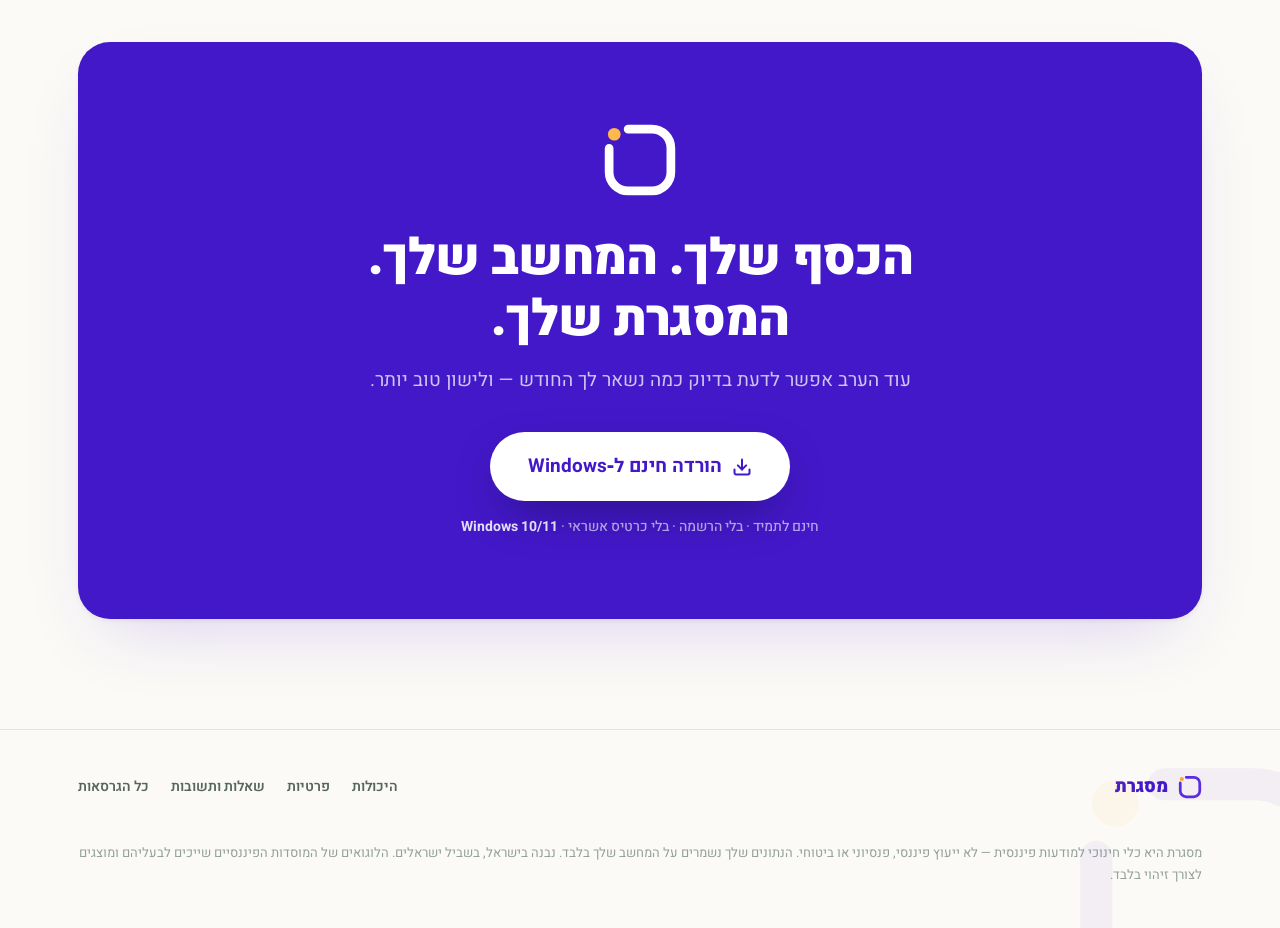
==== commit 41828543: "site: 'הרחב למצב אמיתי' — demo expands to a desktop-like overlay window without reloading; scrollabl" ====
--- a/index.html
+++ b/index.html
@@ -178,6 +178,15 @@
 .demo-frame{position:relative}
 .demo-frame .mock{height:min(74vh,660px);display:flex;flex-direction:column}
 .demo-frame iframe{display:block;width:100%;border:0;flex:1;min-height:0}
+.demo-expand{display:inline-flex;align-items:center;gap:7px;background:var(--petrol);color:#fff;border:none;border-radius:999px;padding:6px 15px;font-family:var(--font);font-weight:700;font-size:12px;cursor:pointer;transition:background .16s,transform .16s}
+.demo-expand:hover{background:var(--petrol-deep);transform:translateY(-1px)}
+#demoBackdrop{position:fixed;inset:0;background:rgba(23,19,31,.62);backdrop-filter:blur(5px);-webkit-backdrop-filter:blur(5px);z-index:290;opacity:0;pointer-events:none;transition:opacity .25s}
+body.demo-open #demoBackdrop{opacity:1;pointer-events:auto}
+body.demo-open{overflow:hidden}
+.demo-frame.expanded{position:fixed;inset:min(3vh,26px) min(3vw,34px);z-index:300}
+.demo-frame.expanded .mock{height:100%;box-shadow:0 44px 130px -30px rgba(23,19,31,.6)}
+.demo-frame.expanded .try-callout{display:none}
+@media (max-width:680px){ .demo-frame.expanded{inset:0} .demo-frame.expanded .mock{border-radius:0} }
 .live-chip{display:inline-flex;align-items:center;gap:7px;background:rgba(23,126,87,.1);color:var(--good);border:1px solid rgba(23,126,87,.3);border-radius:999px;padding:3px 12px;font-size:11px;font-weight:800}
 .live-chip i{width:8px;height:8px;border-radius:50%;background:var(--good);animation:livePulse 1.6s ease-in-out infinite}
 @keyframes livePulse{0%,100%{box-shadow:0 0 0 0 rgba(23,126,87,.45)}50%{box-shadow:0 0 0 6px rgba(23,126,87,0)}}
@@ -451,6 +460,7 @@
 </head>
 <body>
 <a class="skip-link" href="#main">דלג לתוכן</a>
+<div id="demoBackdrop" aria-hidden="true"></div>
 
 <svg width="0" height="0" style="position:absolute" aria-hidden="true">
   <symbol id="i-banknote" viewBox="0 0 24 24"><rect x="2" y="6" width="20" height="12" rx="2"/><circle cx="12" cy="12" r="2"/><path d="M6 12h.01M18 12h.01"/></symbol>
@@ -547,6 +557,7 @@
               מסגרת
             </span>
             <span class="live-chip"><i aria-hidden="true"></i>דמו חי · נתוני דוגמה</span>
+            <button class="demo-expand" id="demoExpand" aria-pressed="false" aria-label="הרחבת הדמו לחלון מלא מעל האתר">⤢ הרחב למצב אמיתי</button>
             <span class="dots"><i></i><i></i><i></i></span>
           </div>
           <iframe src="demo/" title="דמו אינטראקטיבי של מסגרת — האפליקציה האמיתית עם נתוני דוגמה" loading="eager"></iframe>
@@ -1237,6 +1248,24 @@
 
   /* live demo renders immediately — no gate, no mystery click */
 
+  /* "הרחב למצב אמיתי": the SAME frame goes fixed-fullscreen via CSS only, so the
+     iframe never reloads and whatever the visitor was doing in the app survives */
+  var expandBtn = document.getElementById('demoExpand');
+  var backdrop = document.getElementById('demoBackdrop');
+  function setExpanded(on){
+    document.getElementById('demoFrame').classList.toggle('expanded', on);
+    document.body.classList.toggle('demo-open', on);
+    expandBtn.textContent = on ? '✕ חזרה לאתר' : '⤢ הרחב למצב אמיתי';
+    expandBtn.setAttribute('aria-pressed', on ? 'true' : 'false');
+  }
+  if (expandBtn) {
+    expandBtn.addEventListener('click', function(){
+      setExpanded(!document.getElementById('demoFrame').classList.contains('expanded'));
+    });
+    backdrop.addEventListener('click', function(){ setExpanded(false); });
+    document.addEventListener('keydown', function(e){ if (e.key === 'Escape') setExpanded(false); });
+  }
+
   /* reveal on scroll */
   var reduce = window.matchMedia && window.matchMedia('(prefers-reduced-motion: reduce)').matches;
   var items = document.querySelectorAll('.reveal');
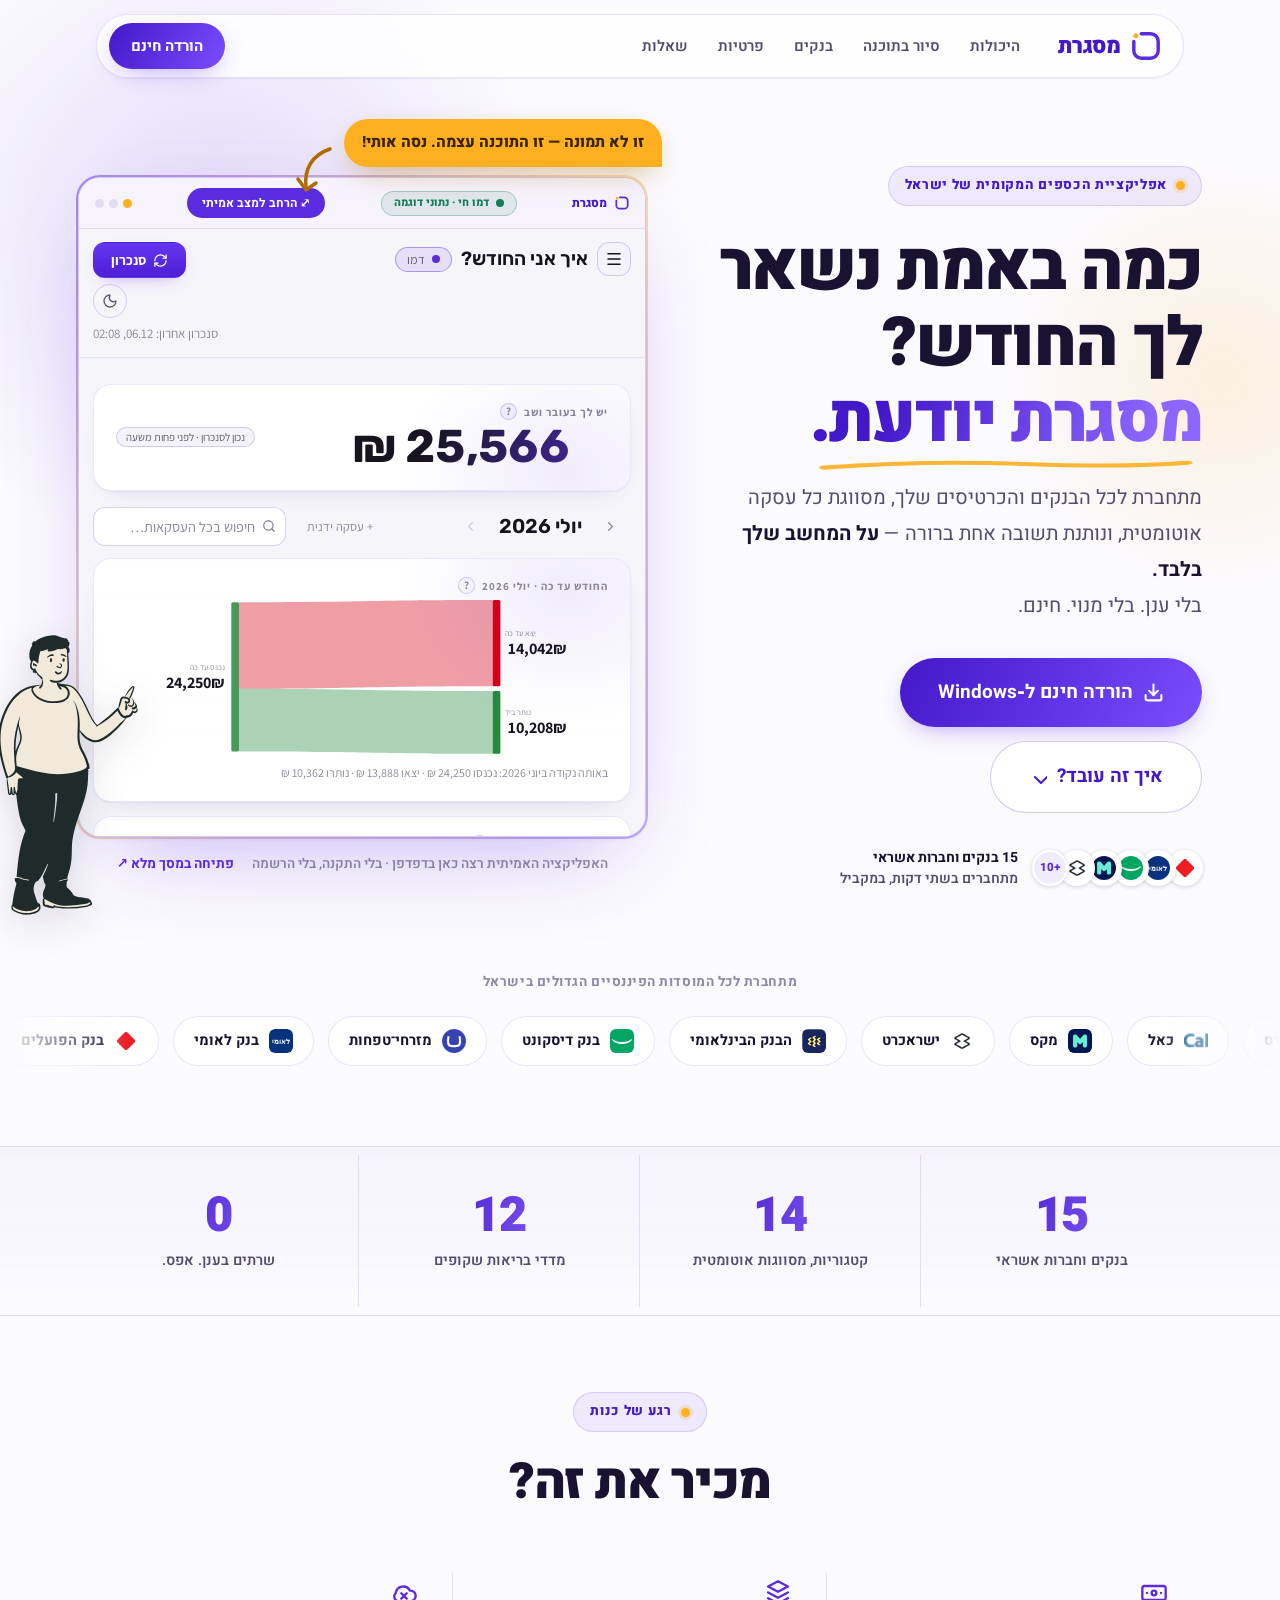
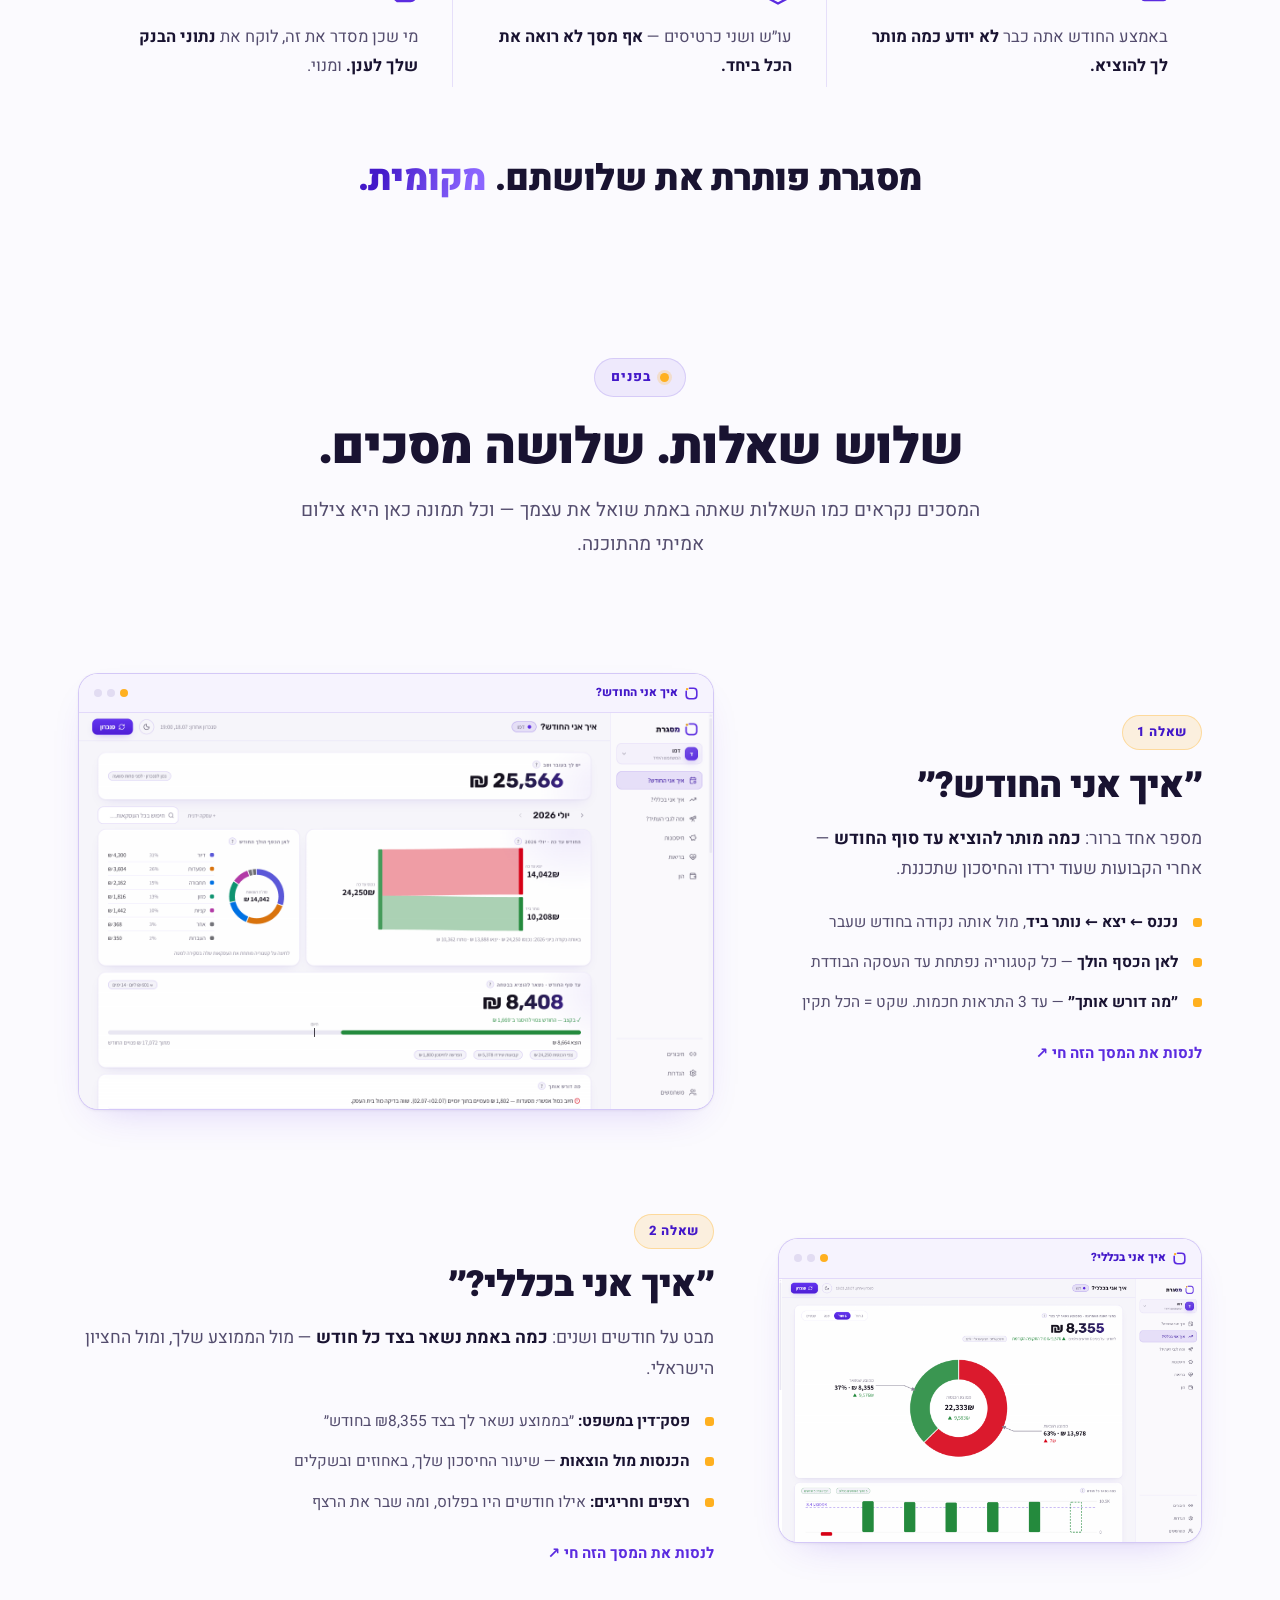
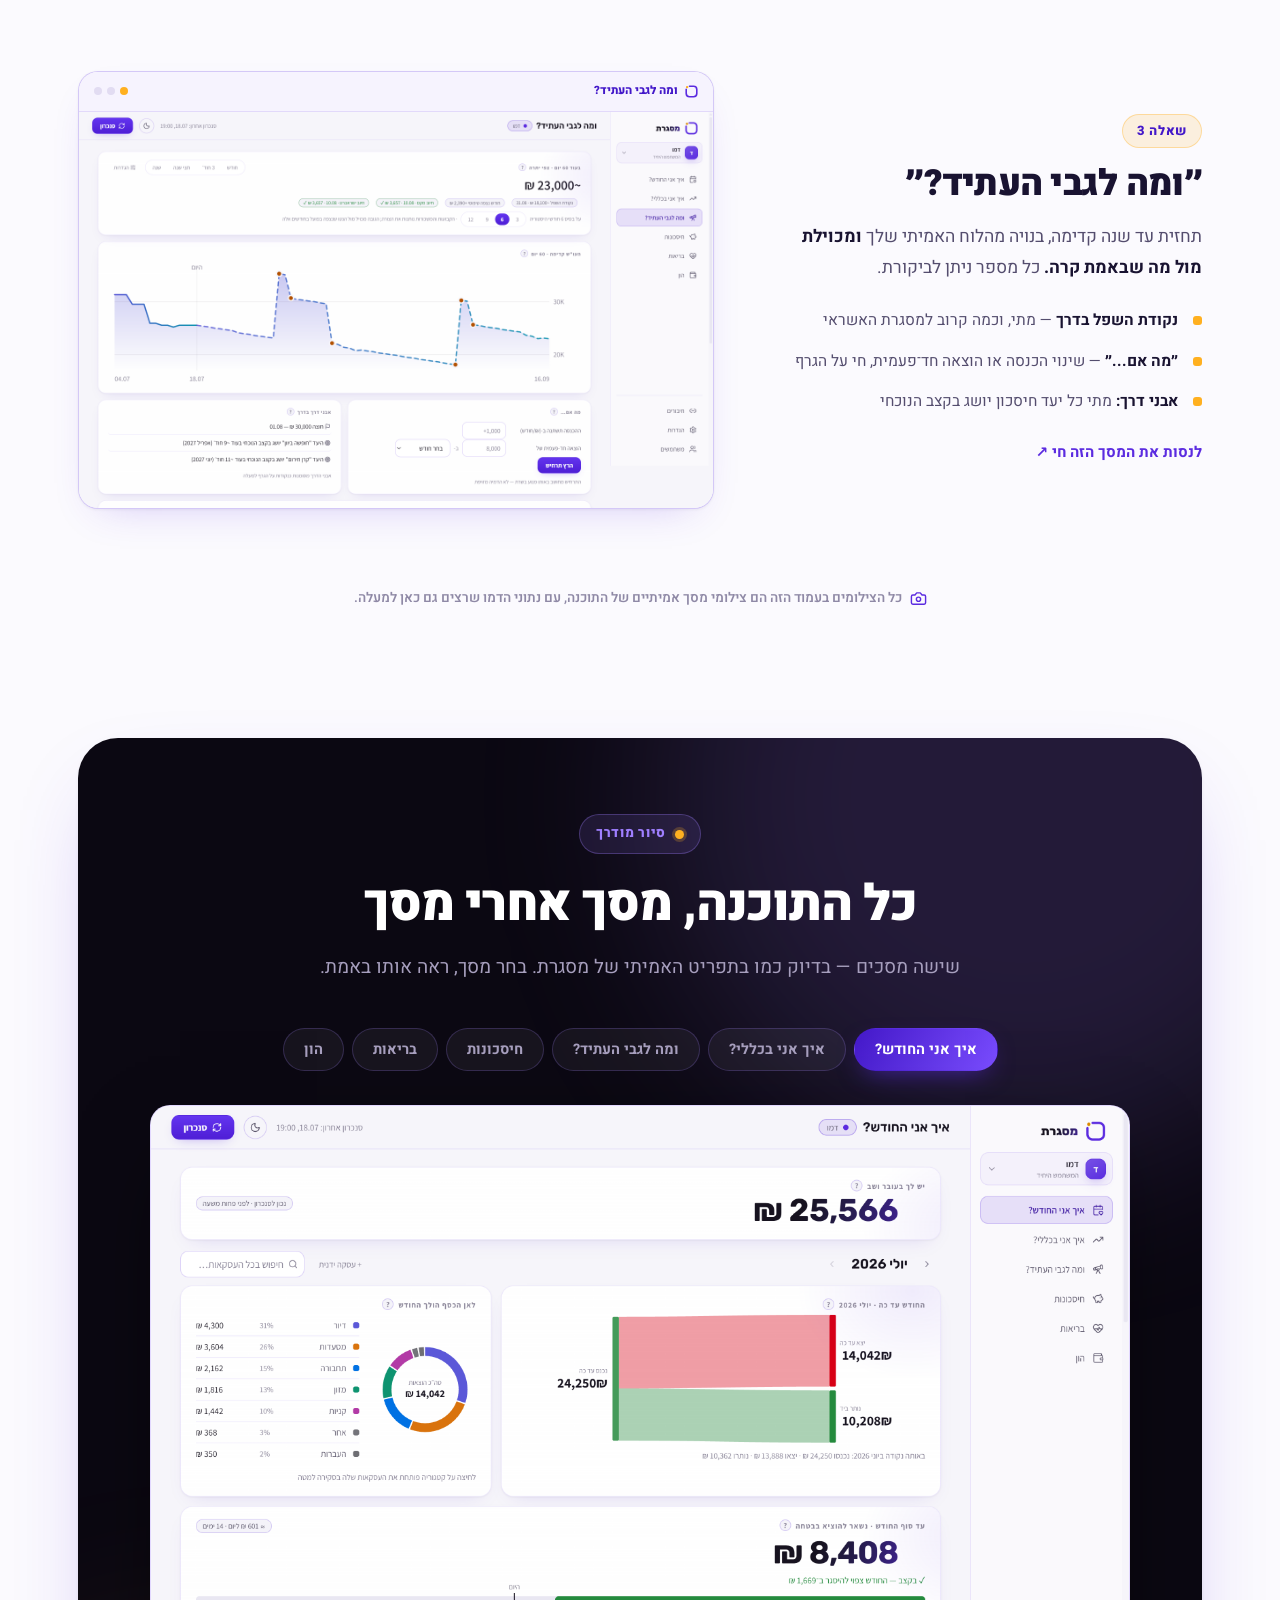
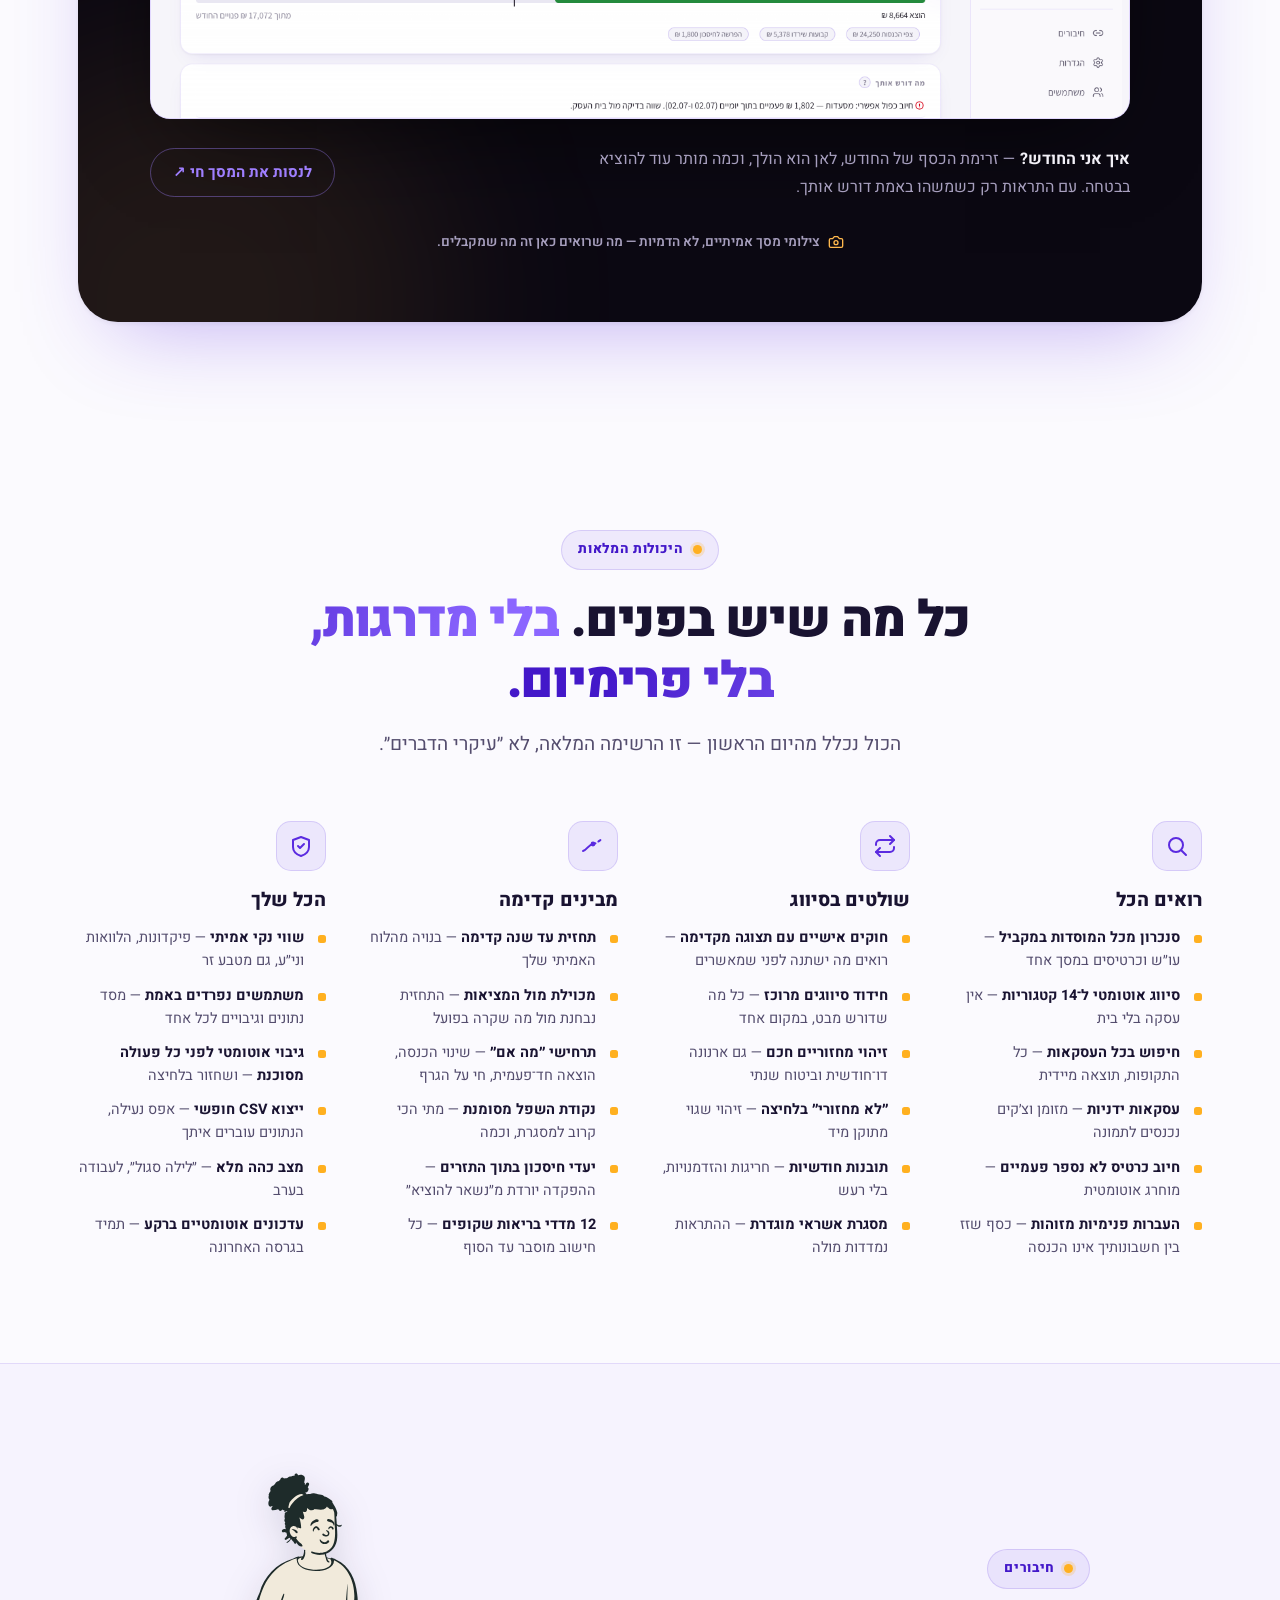
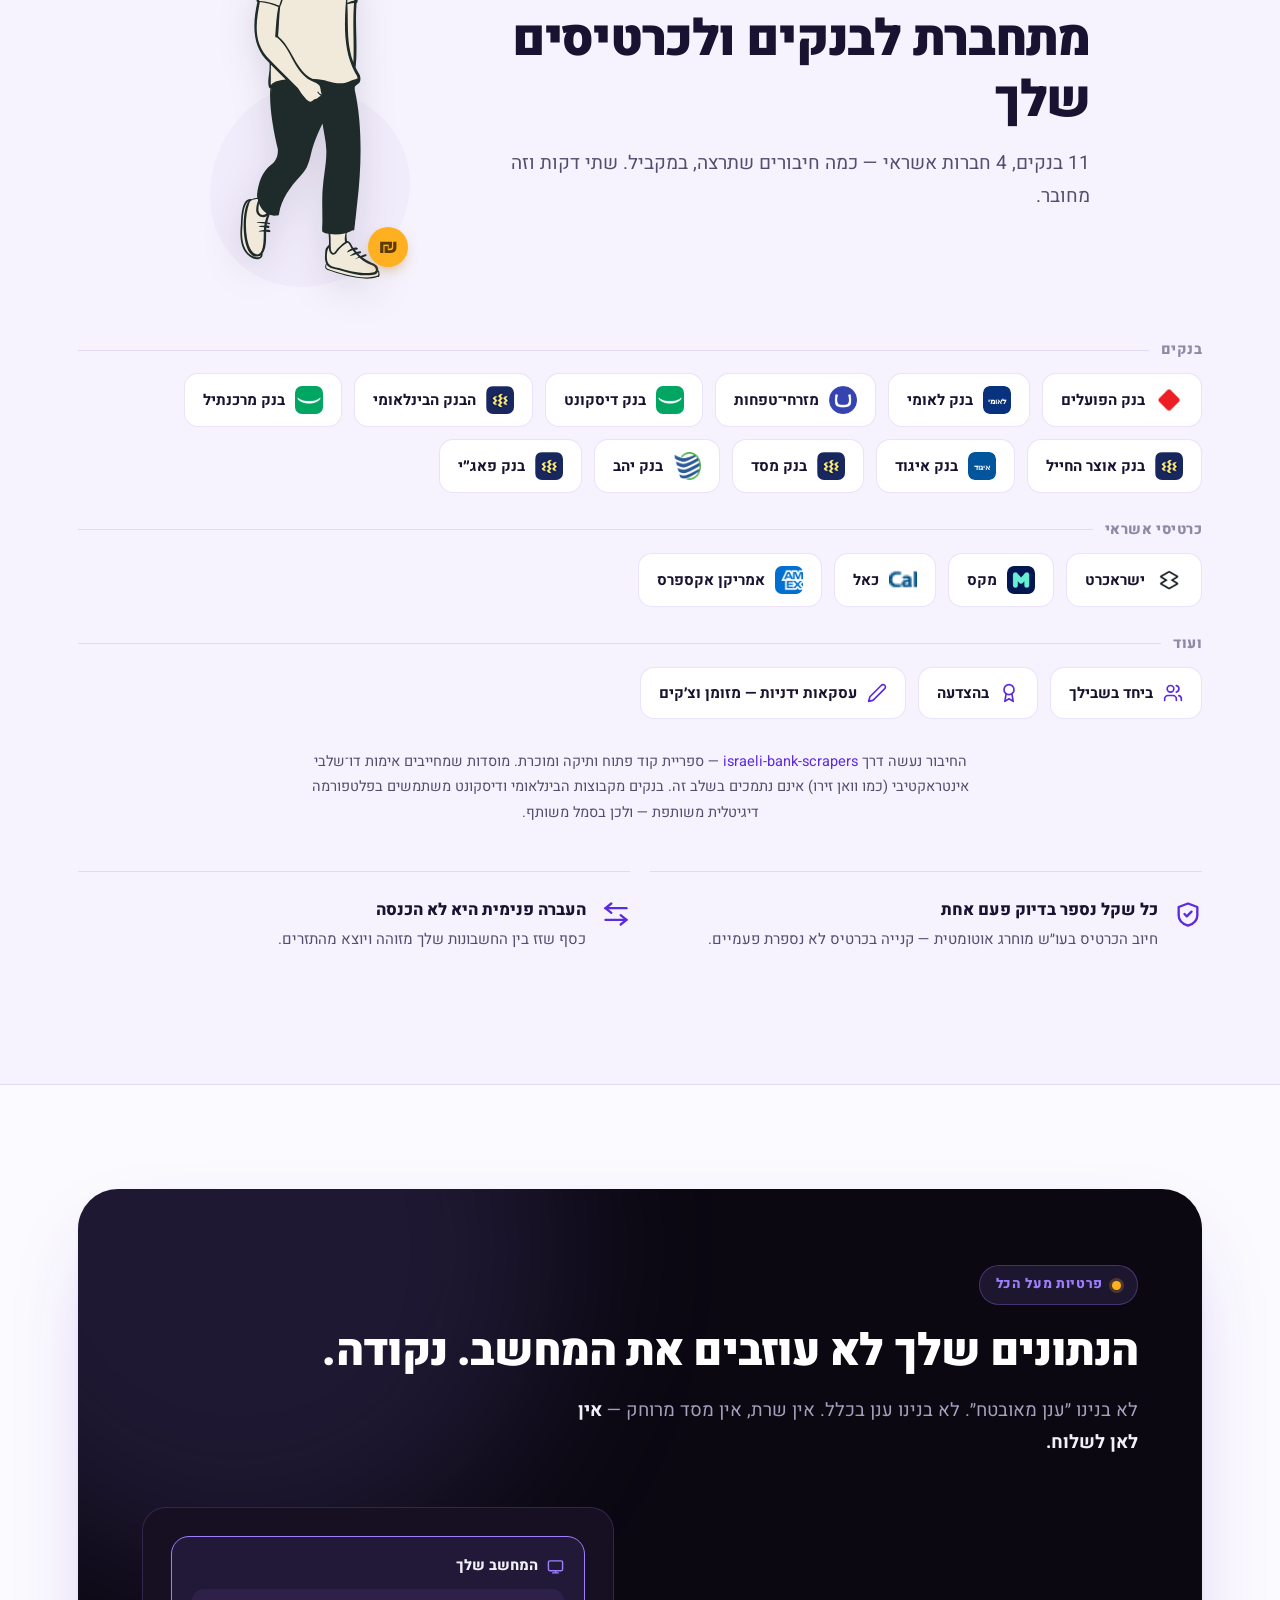
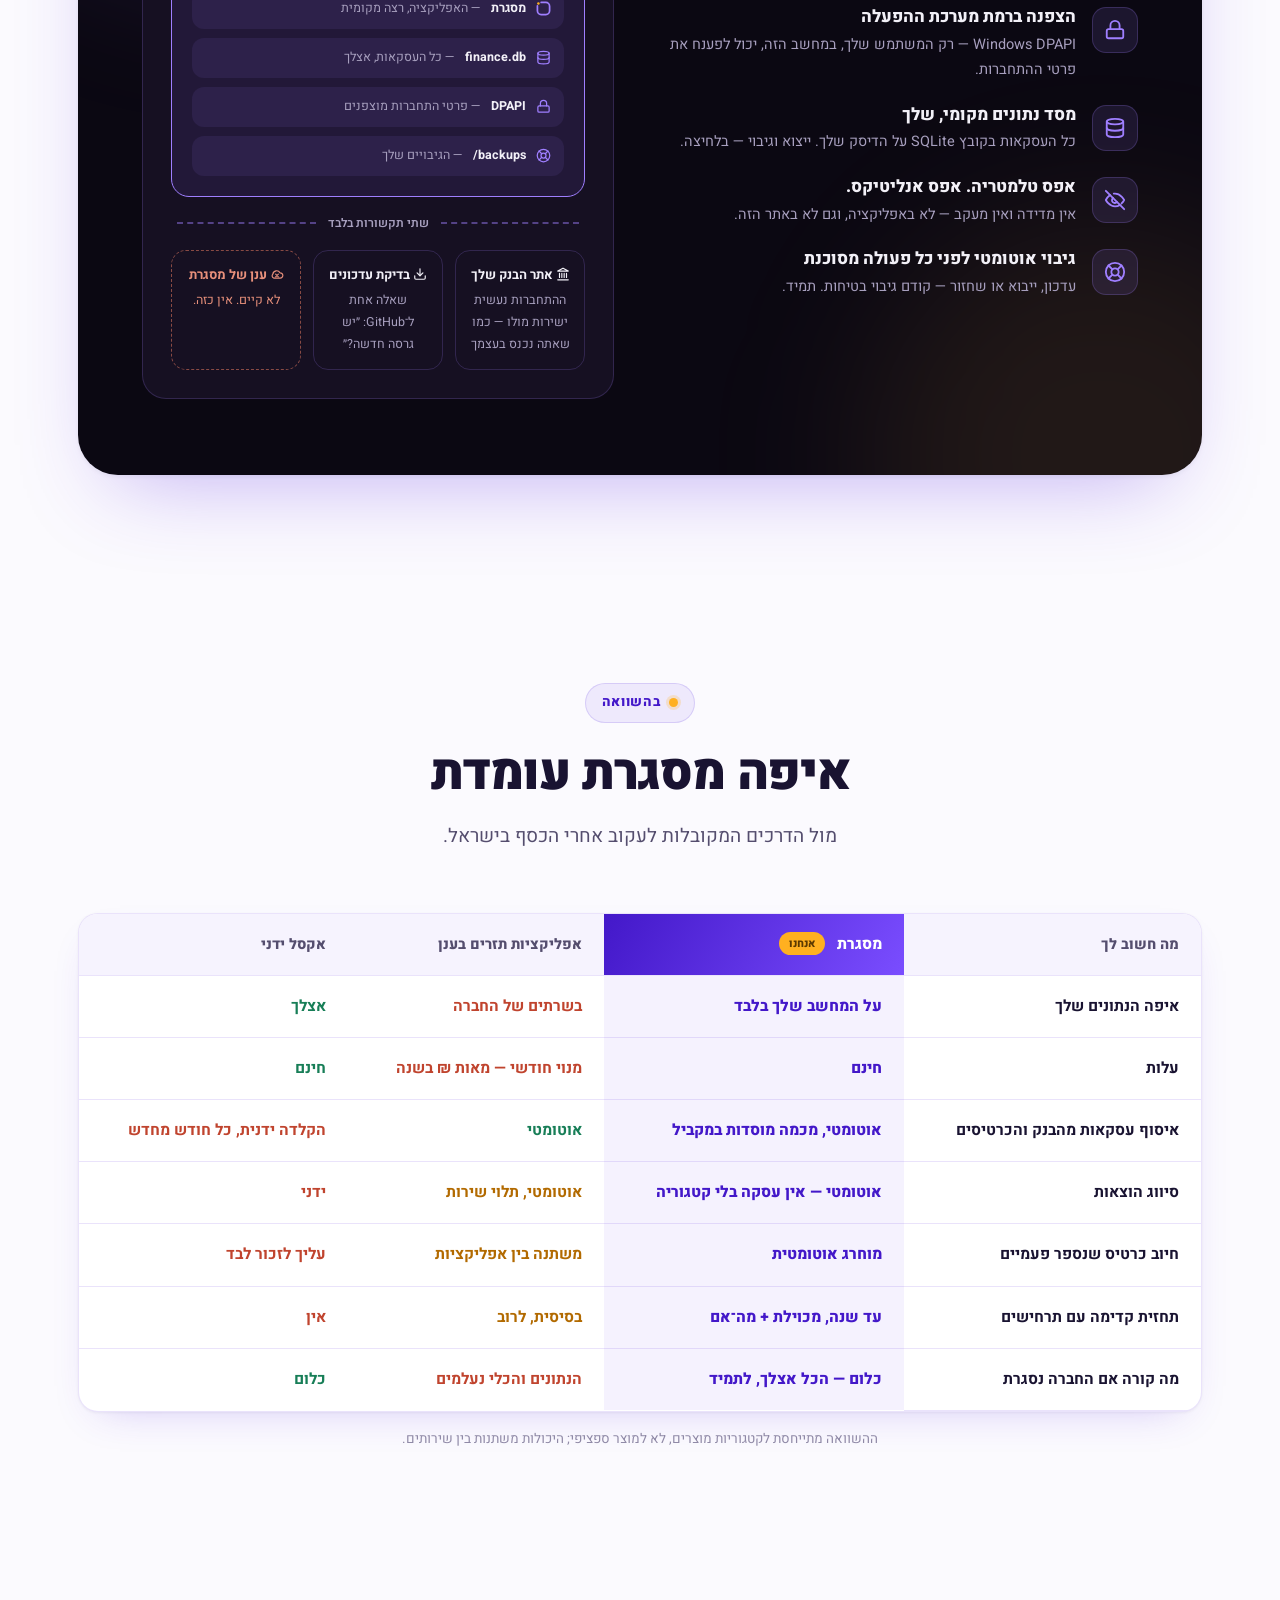
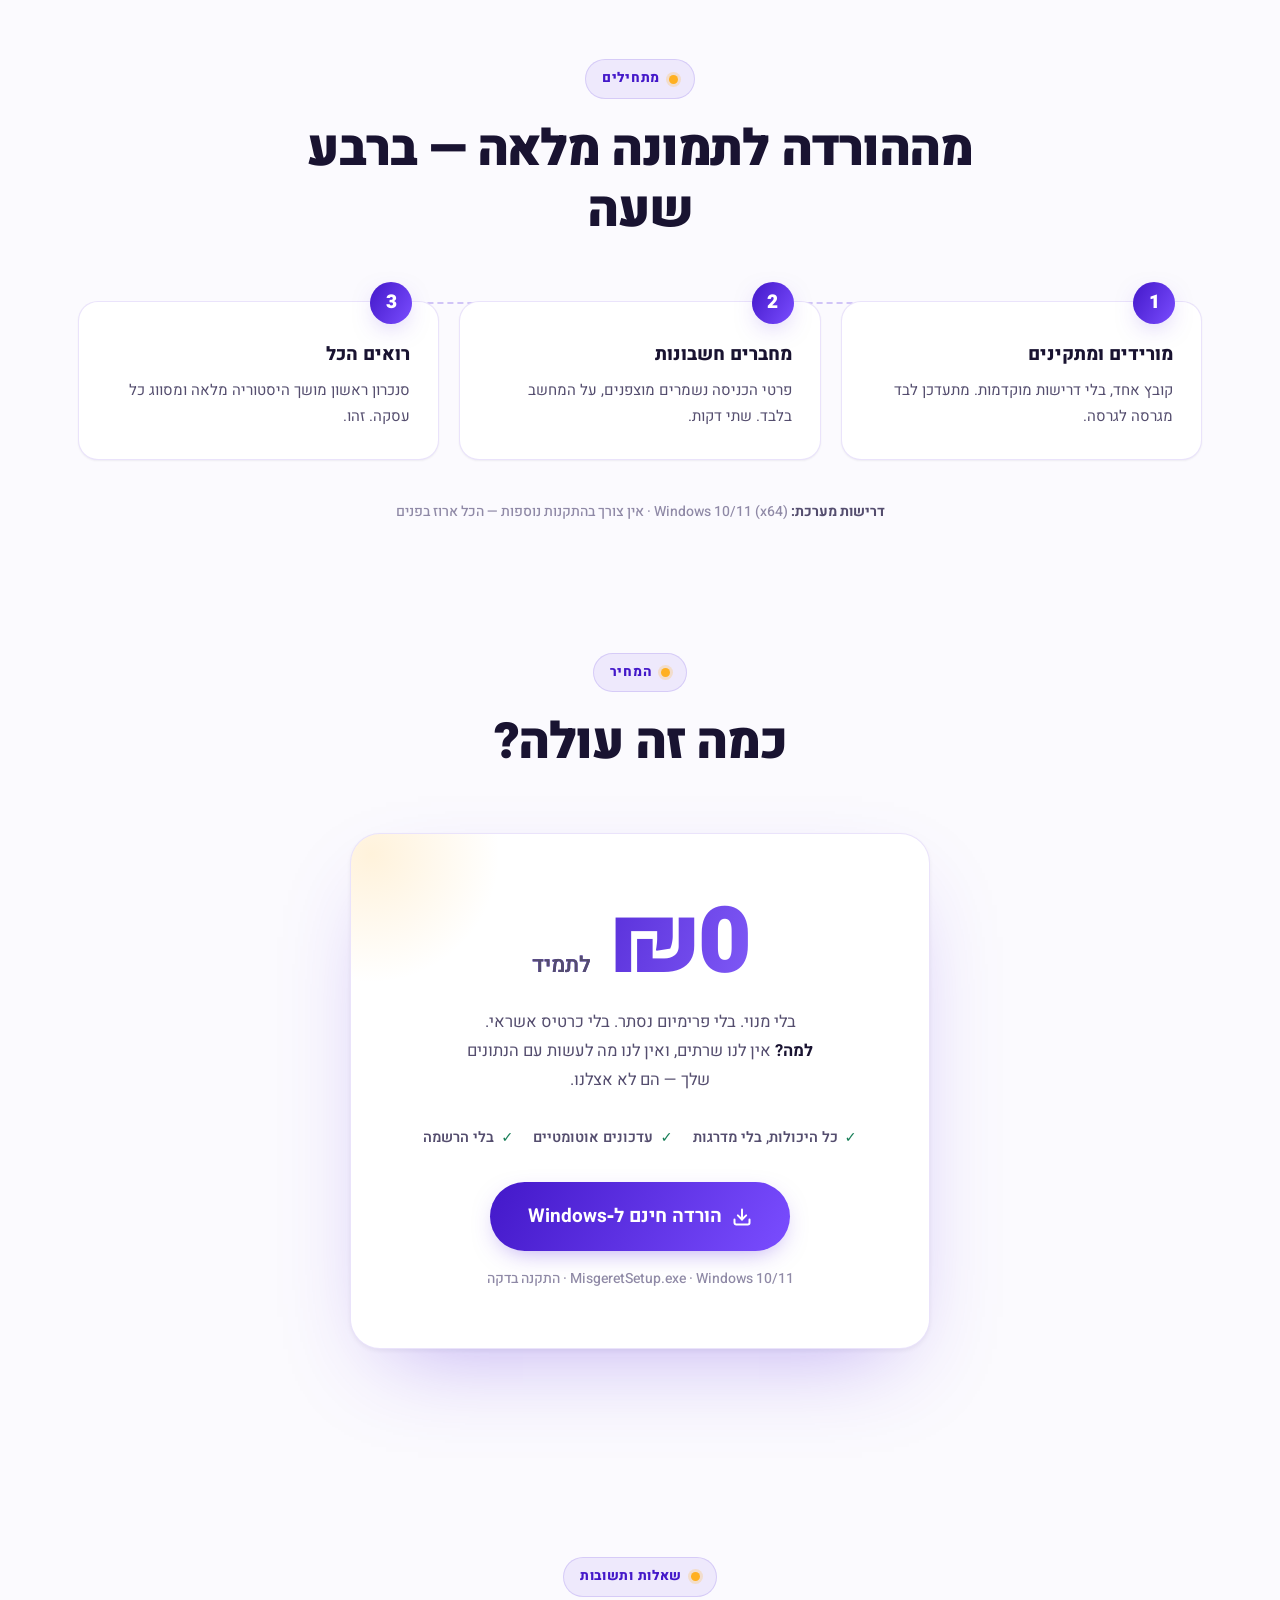
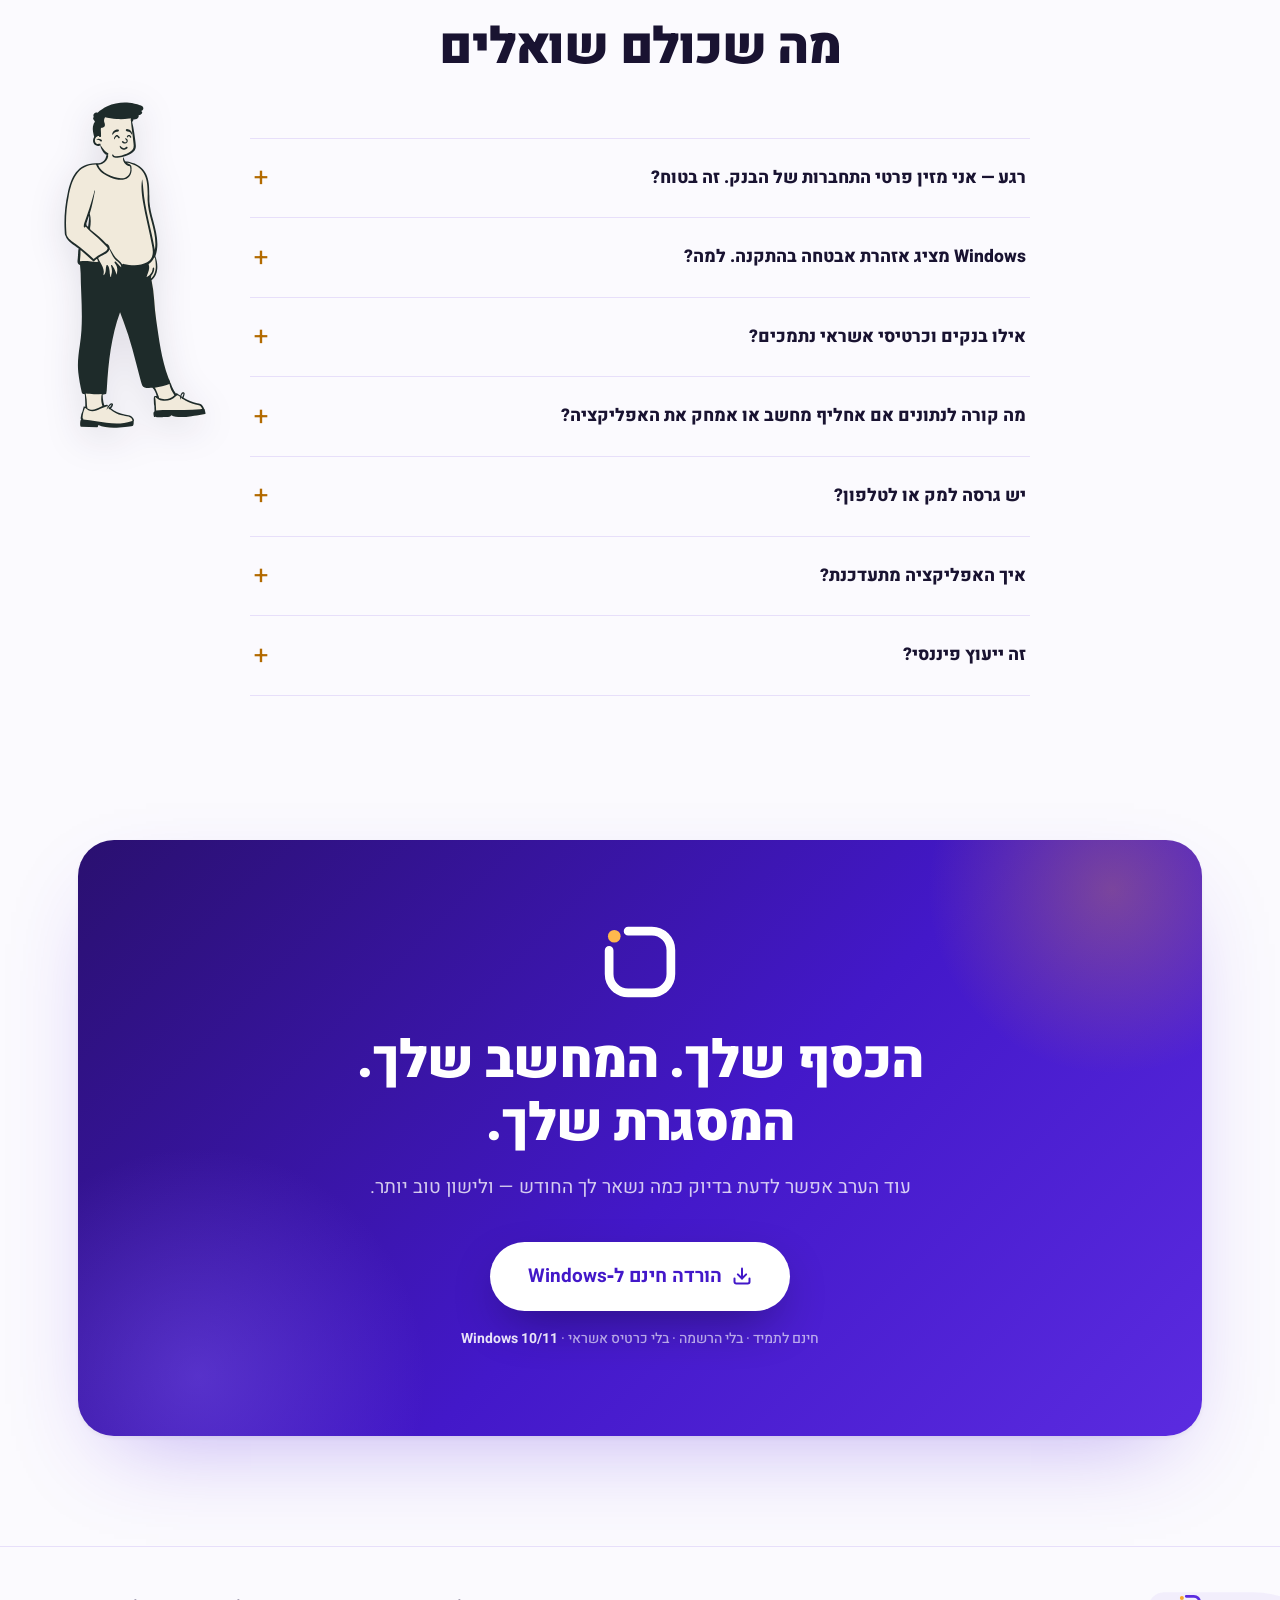
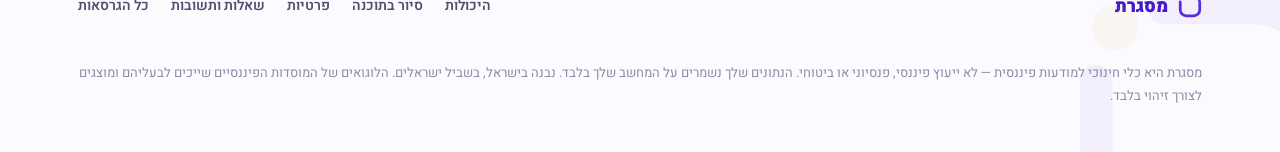
==== commit 4938cfa0: "site v5: real app screenshots everywhere, full product tour + capability wall, violet-sun showcase d" ====
--- a/index.html
+++ b/index.html
@@ -56,137 +56,126 @@
 </script>
 
 <style>
-/* ================= מסגרת · marketing v2 · light · Heebo ================= */
+/* ================= מסגרת · marketing v5 · סגול־שמש · Heebo ================= */
 :root{
-  --bg:#FBFAF6; --paper:#FAF7F0; --surface:#FFFFFF; --surface-2:#F4F1E9; --wash:#F1EADB;
-  --ink:#17211F; --ink-2:#57655F; --ink-3:#93A09A;
-  --petrol:#5B2BE0; --petrol-deep:#4318C9; --teal:#8B66FF;
+  --bg:#FBFAFE; --paper:#F6F3FE; --surface:#FFFFFF; --surface-2:#F1ECFB;
+  --ink:#191331; --ink-2:#544D6E; --ink-3:#8F89A6;
+  --brand:#5B2BE0; --brand-deep:#4318C9; --brand-ink:#2A1070; --lav:#8B66FF;
   --sun:#FFB020; --sun-deep:#B26A00;
   --good:#177E57; --bad:#C0442E;
-  --c1:#8B66FF; --c2:#B26A00; --c3:#9257B5; --c4:#C94F35; --c5:#3D6EC0; --c6:#4F8A3D;
-  --line:rgba(67,24,201,.12); --line-strong:rgba(67,24,201,.24);
-  --r-lg:24px; --r-md:18px; --r-sm:12px;
-  --sh-sm:0 1px 2px rgba(23,33,31,.05);
-  --sh-md:0 1px 3px rgba(23,33,31,.05), 0 14px 34px -20px rgba(91,43,224,.18);
-  --sh-lg:0 2px 4px rgba(23,33,31,.05), 0 30px 70px -32px rgba(91,43,224,.25);
-  --glow:0 6px 20px -8px rgba(91,43,224,.35);
+  --line:rgba(91,43,224,.13); --line-strong:rgba(91,43,224,.26);
+  --r-lg:28px; --r-md:20px; --r-sm:12px;
+  --sh-sm:0 1px 2px rgba(25,19,49,.06);
+  --sh-md:0 1px 3px rgba(25,19,49,.05), 0 16px 40px -22px rgba(91,43,224,.28);
+  --sh-lg:0 2px 4px rgba(25,19,49,.05), 0 36px 90px -36px rgba(91,43,224,.38);
+  --glow:0 8px 26px -10px rgba(91,43,224,.5);
   --font:'Heebo','Segoe UI',system-ui,sans-serif;
   --ease:cubic-bezier(0.22,0.9,0.3,1);
-  --grad:linear-gradient(120deg,#5B2BE0,#8B66FF);
-  --night:#0F0A1C; --night-2:#181128; --night-3:#221838;
-  --night-ink:#F0EDF8; --night-ink-2:#A79FBE; --night-teal:#9F7FFF; --night-sun:#FFB84D;
+  --grad:linear-gradient(120deg,#4318C9,#7A4DFF);
+  --grad-text:linear-gradient(110deg,#4318C9 20%,#8B66FF 85%);
+  --night:#0B0812; --night-2:#161022; --night-3:#221838;
+  --night-ink:#F2F0F7; --night-ink-2:#A79FBE; --night-lav:#9F7FFF; --night-sun:#FFB84D;
 }
 *{box-sizing:border-box}
 html{scroll-behavior:smooth;overflow-x:clip}
 @media (prefers-reduced-motion:reduce){ html{scroll-behavior:auto} }
 body{
   margin:0;background:var(--bg);color:var(--ink);
-  font-family:var(--font);font-size:17px;line-height:1.7;font-weight:400;
+  font-family:var(--font);font-size:17px;line-height:1.75;font-weight:400;
   -webkit-font-smoothing:antialiased;text-rendering:optimizeLegibility;
   overflow-x:clip;
 }
-/* minimal: no ambient background */
-
 h1,h2,h3,h4{margin:0;color:var(--ink);line-height:1.22}
 p{margin:0}
-a{color:var(--petrol);text-decoration:none}
+a{color:var(--brand);text-decoration:none}
 a:hover{text-decoration:underline}
 .money{font-variant-numeric:lining-nums tabular-nums}
 .container{max-width:1180px;margin:0 auto;padding:0 28px}
-section{padding:96px 0}
-.section-head{max-width:680px;margin:0 auto 56px;text-align:center}
-.kicker{display:inline-flex;align-items:center;gap:8px;font-size:13.5px;font-weight:800;letter-spacing:.06em;color:var(--sun-deep);margin-bottom:16px}
-.kicker::before{content:'';width:13px;height:13px;background:url('data:image/svg+xml;utf8,<svg xmlns="http://www.w3.org/2000/svg" viewBox="0 0 96 96"><rect x="9" y="9" width="78" height="78" rx="24" fill="none" stroke="%235B2BE0" stroke-width="13" stroke-linecap="round" pathLength="100" stroke-dasharray="86 14"/><circle cx="15.5" cy="15.5" r="11" fill="%23FFB020"/></svg>') center/contain no-repeat}
-.section-head h2{font-size:clamp(30px,4.4vw,46px);font-weight:900;letter-spacing:-.02em;margin-bottom:14px}
-.section-head .sub{color:var(--ink-2);font-size:18.5px;font-weight:400}
-.grad-text{color:var(--petrol)}
+section{padding:104px 0}
+.section-head{max-width:720px;margin:0 auto 60px;text-align:center}
+.kicker{display:inline-flex;align-items:center;gap:9px;font-size:13.5px;font-weight:800;letter-spacing:.05em;color:var(--brand-deep);background:rgba(91,43,224,.08);border:1px solid rgba(91,43,224,.16);border-radius:999px;padding:7px 16px;margin-bottom:20px}
+.kicker::before{content:'';width:9px;height:9px;border-radius:50%;background:var(--sun);box-shadow:0 0 0 3px rgba(255,176,32,.22)}
+.section-head h2{font-size:clamp(31px,4.6vw,50px);font-weight:900;letter-spacing:-.025em;margin-bottom:16px}
+.section-head .sub{color:var(--ink-2);font-size:19px;font-weight:400}
+.grad-text{background:var(--grad-text);-webkit-background-clip:text;background-clip:text;color:transparent}
+@supports not (background-clip:text){ .grad-text{color:var(--brand-deep)} }
 
 /* focus & a11y */
 :focus-visible{outline:3px solid var(--sun);outline-offset:3px;border-radius:8px}
-.skip-link{position:absolute;top:-64px;right:16px;z-index:300;background:var(--petrol);color:#fff;padding:10px 20px;border-radius:0 0 14px 14px;font-weight:700;transition:top .2s var(--ease)}
+.skip-link{position:absolute;top:-64px;right:16px;z-index:400;background:var(--brand);color:#fff;padding:10px 20px;border-radius:0 0 14px 14px;font-weight:700;transition:top .2s var(--ease)}
 .skip-link:focus{top:0;text-decoration:none}
 .visually-hidden{position:absolute;width:1px;height:1px;margin:-1px;padding:0;overflow:hidden;clip:rect(0 0 0 0);white-space:nowrap;border:0}
 
 /* ---------- floating header ---------- */
 .site-header{position:sticky;top:14px;z-index:100;margin:14px auto 0;max-width:1120px;padding:0 16px}
-.header-pill{display:flex;align-items:center;gap:18px;height:62px;padding:0 12px 0 12px;background:rgba(255,255,255,.78);backdrop-filter:blur(16px);-webkit-backdrop-filter:blur(16px);border:1px solid var(--line);border-radius:999px;box-shadow:var(--sh-sm);transition:box-shadow .25s}
-.site-header.scrolled .header-pill{box-shadow:var(--sh-md)}
+.header-pill{display:flex;align-items:center;gap:18px;height:64px;padding:0 12px;background:rgba(255,255,255,.8);backdrop-filter:blur(18px);-webkit-backdrop-filter:blur(18px);border:1px solid var(--line);border-radius:999px;box-shadow:var(--sh-sm);transition:box-shadow .25s,border-color .25s}
+.site-header.scrolled .header-pill{box-shadow:var(--sh-md);border-color:var(--line-strong)}
 .brand{display:flex;align-items:center;gap:10px;padding-inline-start:10px}
 .brand:hover{text-decoration:none}
-.brand-name{font-weight:900;font-size:22px;color:var(--petrol-deep);letter-spacing:-.01em}
+.brand-name{font-weight:900;font-size:22px;color:var(--brand-deep);letter-spacing:-.01em}
 .main-nav{display:flex;gap:2px;margin-inline-start:6px}
 .main-nav a{color:var(--ink-2);font-weight:600;font-size:15px;padding:9px 14px;border-radius:999px;transition:background .16s,color .16s}
-.main-nav a:hover{background:rgba(91,43,224,.07);color:var(--petrol-deep);text-decoration:none}
+.main-nav a:hover{background:rgba(91,43,224,.08);color:var(--brand-deep);text-decoration:none}
 .header-cta{margin-inline-start:auto}
 
 /* ---------- buttons ---------- */
-.btn{display:inline-flex;align-items:center;justify-content:center;gap:10px;font-family:var(--font);font-weight:700;border-radius:999px;cursor:pointer;text-decoration:none;border:none;transition:transform .18s var(--ease),box-shadow .18s,background .18s}
+.btn{display:inline-flex;align-items:center;justify-content:center;gap:10px;font-family:var(--font);font-weight:700;border-radius:999px;cursor:pointer;text-decoration:none;border:none;transition:transform .18s var(--ease),box-shadow .18s,background .18s,filter .18s}
 .btn:hover{text-decoration:none}
 .btn:active{transform:translateY(1px) scale(.99)}
-.btn-primary{background:var(--petrol);color:#fff;padding:15px 30px;font-size:17px;box-shadow:var(--glow)}
-.btn-primary:hover{background:var(--petrol-deep);transform:translateY(-1px)}
-.btn-ghost{background:#fff;color:var(--petrol-deep);border:1.5px solid var(--line-strong);padding:14px 28px;font-size:17px}
+.btn-primary{background:var(--grad);color:#fff;padding:15px 30px;font-size:17px;box-shadow:var(--glow)}
+.btn-primary:hover{filter:brightness(1.08);transform:translateY(-2px);box-shadow:0 14px 34px -10px rgba(91,43,224,.55)}
+.btn-ghost{background:#fff;color:var(--brand-deep);border:1.5px solid var(--line-strong);padding:14px 28px;font-size:17px}
 .btn-ghost:hover{background:var(--surface-2)}
 .btn-sm{padding:10px 22px;font-size:15px}
 .btn-xl{padding:18px 38px;font-size:19px}
-.cta-note{font-size:14px;color:var(--ink-3);margin-top:14px;font-weight:500}
+.cta-note{font-size:14px;color:var(--ink-3);margin-top:16px;font-weight:500}
 .cta-note b{color:var(--ink-2)}
 
 /* ---------- icon system ---------- */
-.tile{display:grid;place-items:flex-start;color:var(--petrol)}
+.tile{display:grid;place-items:flex-start;color:var(--brand)}
 .tile svg{width:28px;height:28px}
 .isvg{fill:none;stroke:currentColor;stroke-width:2;stroke-linecap:round;stroke-linejoin:round}
 
-/* ---------- stats band ---------- */
-.stats-band{margin:64px 0 0;border-block:1px solid var(--line)}
-.stats{display:grid;grid-template-columns:repeat(4,1fr);max-width:1180px;margin:0 auto;padding:8px 28px}
-.stat{text-align:center;padding:30px 12px}
-.stat + .stat{border-inline-start:1px solid var(--line)}
-.stat .n{font-weight:900;font-size:clamp(34px,3.6vw,48px);letter-spacing:-.03em;line-height:1.1}
-.stat .l{color:var(--ink-2);font-weight:600;font-size:14.5px;margin-top:4px}
-
-/* ---------- decorative frames ---------- */
-.deco-frame{position:absolute;pointer-events:none;z-index:0}
-.band{border-top:1px solid var(--line)}
-
 /* ---------- hero ---------- */
-.hero{padding:84px 0 30px;overflow:visible;position:relative}
+.hero{padding:88px 0 34px;overflow:visible;position:relative}
+.hero::before{content:'';position:absolute;top:-220px;inset-inline-end:-160px;width:760px;height:760px;border-radius:50%;background:radial-gradient(circle,rgba(91,43,224,.16),transparent 62%);pointer-events:none}
+.hero::after{content:'';position:absolute;top:40px;inset-inline-start:-200px;width:520px;height:520px;border-radius:50%;background:radial-gradient(circle,rgba(255,176,32,.14),transparent 60%);pointer-events:none}
+.hero .container{position:relative;z-index:1}
 .hl-wrap{position:relative;display:inline-block}
 .hl-wrap .squig{position:absolute;inset-inline:2%;bottom:-12px;width:96%;height:12px}
-.hero-grid{display:grid;grid-template-columns:minmax(0,47fr) minmax(0,53fr);gap:48px;align-items:center}
-.hero h1{font-size:clamp(38px,5.6vw,66px);font-weight:900;letter-spacing:-.03em;line-height:1.12;margin:22px 0 20px}
-.hero .lead{font-size:20px;color:var(--ink-2);max-width:50ch;margin-bottom:32px;line-height:1.75}
+.hero-grid{display:grid;grid-template-columns:minmax(0,47fr) minmax(0,53fr);gap:52px;align-items:center}
+.hero h1{font-size:clamp(38px,5.6vw,68px);font-weight:900;letter-spacing:-.03em;line-height:1.12;margin:24px 0 22px}
+.hero .lead{font-size:20px;color:var(--ink-2);max-width:50ch;margin-bottom:34px;line-height:1.8}
 .hero .lead b{color:var(--ink);font-weight:700}
 .hero-ctas{display:flex;gap:14px;flex-wrap:wrap;align-items:center}
-.hero-proof{display:flex;align-items:center;gap:14px;margin-top:30px}
+.hero-proof{display:flex;align-items:center;gap:14px;margin-top:34px}
 .proof-stack{display:flex;padding-inline-start:8px}
-.proof-stack img,.proof-stack .more{width:36px;height:36px;border-radius:50%;background:#fff;border:2px solid #fff;box-shadow:0 1px 4px rgba(23,33,31,.18);margin-inline-start:-9px;object-fit:contain;padding:4px}
-.proof-stack .more{display:grid;place-items:center;font-size:11.5px;font-weight:800;color:var(--petrol);padding:0;background:var(--surface-2)}
-.hero-proof p{font-size:14px;color:var(--ink-2);font-weight:600;line-height:1.45}
+.proof-stack img,.proof-stack .more{width:36px;height:36px;border-radius:50%;background:#fff;border:2px solid #fff;box-shadow:0 1px 4px rgba(25,19,49,.18);margin-inline-start:-9px;object-fit:contain;padding:4px}
+.proof-stack .more{display:grid;place-items:center;font-size:11.5px;font-weight:800;color:var(--brand);padding:0;background:var(--surface-2)}
+.hero-proof p{font-size:14px;color:var(--ink-2);font-weight:600;line-height:1.5}
 .hero-proof p b{color:var(--ink)}
 
 /* hero visual */
 .hero-visual{position:relative}
-.hero-visual .peep-hello{position:absolute;bottom:-42px;inset-inline-end:-84px;width:148px;z-index:3;pointer-events:none;filter:drop-shadow(0 10px 18px rgba(23,33,31,.14))}
-/* minimal: no floating chips */
-
-/* ---------- app mockup ---------- */
-.mock{background:#fff;border:1px solid var(--line);border-radius:20px;box-shadow:var(--sh-md);overflow:hidden;font-size:12.5px;line-height:1.5;position:relative;z-index:2}
-.qa-visual .mock *{pointer-events:none}
+.hero-visual .peep-hello{position:absolute;bottom:-42px;inset-inline-end:-84px;width:148px;z-index:3;pointer-events:none;filter:drop-shadow(0 10px 18px rgba(25,19,49,.14))}
+
+/* ---------- app frame (hero demo) ---------- */
+.mock{background:#fff;border:1px solid var(--line-strong);border-radius:22px;box-shadow:var(--sh-lg);overflow:hidden;font-size:12.5px;line-height:1.5;position:relative;z-index:2}
 
 /* ---------- live demo (hero) — the real app, rendered immediately ---------- */
 .demo-frame{position:relative}
+.demo-frame::before{content:'';position:absolute;inset:-2px;border-radius:24px;background:linear-gradient(135deg,rgba(91,43,224,.55),rgba(255,176,32,.4) 45%,rgba(139,102,255,.55));z-index:1;pointer-events:none;opacity:.9}
 .demo-frame .mock{height:min(74vh,660px);display:flex;flex-direction:column}
 .demo-frame iframe{display:block;width:100%;border:0;flex:1;min-height:0}
-.demo-expand{display:inline-flex;align-items:center;gap:7px;background:var(--petrol);color:#fff;border:none;border-radius:999px;padding:6px 15px;font-family:var(--font);font-weight:700;font-size:12px;cursor:pointer;transition:background .16s,transform .16s}
-.demo-expand:hover{background:var(--petrol-deep);transform:translateY(-1px)}
-#demoBackdrop{position:fixed;inset:0;background:rgba(23,19,31,.62);backdrop-filter:blur(5px);-webkit-backdrop-filter:blur(5px);z-index:290;opacity:0;pointer-events:none;transition:opacity .25s}
+.demo-expand{display:inline-flex;align-items:center;gap:7px;background:var(--brand);color:#fff;border:none;border-radius:999px;padding:6px 15px;font-family:var(--font);font-weight:700;font-size:12px;cursor:pointer;transition:background .16s,transform .16s}
+.demo-expand:hover{background:var(--brand-deep);transform:translateY(-1px)}
+#demoBackdrop{position:fixed;inset:0;background:rgba(17,12,28,.66);backdrop-filter:blur(6px);-webkit-backdrop-filter:blur(6px);z-index:290;opacity:0;pointer-events:none;transition:opacity .25s}
 body.demo-open #demoBackdrop{opacity:1;pointer-events:auto}
 body.demo-open{overflow:hidden}
 .demo-frame.expanded{position:fixed;inset:min(3vh,26px) min(3vw,34px);z-index:300}
-.demo-frame.expanded .mock{height:100%;box-shadow:0 44px 130px -30px rgba(23,19,31,.6)}
+.demo-frame.expanded .mock{height:100%;box-shadow:0 44px 130px -30px rgba(11,8,18,.66)}
 .demo-frame.expanded .try-callout{display:none}
-@media (max-width:680px){ .demo-frame.expanded{inset:0} .demo-frame.expanded .mock{border-radius:0} }
+@media (max-width:680px){ .demo-frame.expanded{inset:0} .demo-frame.expanded .mock{border-radius:0} .demo-frame.expanded::before{display:none} }
 .live-chip{display:inline-flex;align-items:center;gap:7px;background:rgba(23,126,87,.1);color:var(--good);border:1px solid rgba(23,126,87,.3);border-radius:999px;padding:3px 12px;font-size:11px;font-weight:800}
 .live-chip i{width:8px;height:8px;border-radius:50%;background:var(--good);animation:livePulse 1.6s ease-in-out infinite}
 @keyframes livePulse{0%,100%{box-shadow:0 0 0 0 rgba(23,126,87,.45)}50%{box-shadow:0 0 0 6px rgba(23,126,87,0)}}
@@ -194,143 +183,160 @@
 .try-callout .bubble{background:var(--sun);color:#3A2400;font-weight:800;font-size:15.5px;padding:10px 18px;border-radius:999px;border-end-start-radius:6px;box-shadow:0 10px 30px -10px rgba(184,119,10,.6);white-space:nowrap}
 .try-callout svg{margin-top:26px;flex:none}
 @keyframes calloutBob{0%,100%{transform:translateY(0)}50%{transform:translateY(-7px)}}
-.demo-links{display:flex;justify-content:center;gap:18px;margin-top:14px;font-size:13.5px;font-weight:600;color:var(--ink-3)}
+.demo-links{display:flex;justify-content:center;gap:18px;margin-top:16px;font-size:13.5px;font-weight:600;color:var(--ink-3);flex-wrap:wrap;text-align:center}
 .demo-links a{font-weight:700}
 @media (max-width:680px){
   .demo-frame .mock{height:76vh}
-  .try-callout{top:-46px;inset-inline-start:0}
+  .mock-bar{flex-wrap:wrap;row-gap:6px}
+  .try-callout{top:-50px;inset-inline-start:0}
   .try-callout .bubble{font-size:13.5px;padding:8px 14px}
 }
 @media (prefers-reduced-motion:reduce){ .try-callout{animation:none} .live-chip i{animation:none} }
-.mock-bar{display:flex;align-items:center;justify-content:space-between;background:var(--paper);padding:10px 16px;border-bottom:1px solid var(--line);font-size:11px;color:var(--ink-3)}
-.mock-bar .name{display:flex;align-items:center;gap:8px;font-weight:800;color:var(--petrol-deep);font-size:12px}
+.mock-bar{display:flex;align-items:center;justify-content:space-between;background:var(--paper);padding:10px 16px;border-bottom:1px solid var(--line);font-size:11px;color:var(--ink-3);gap:8px}
+.mock-bar .name{display:flex;align-items:center;gap:8px;font-weight:800;color:var(--brand-deep);font-size:12px}
 .mock-bar .dots{display:flex;gap:5px}
-.mock-bar .dots i{width:9px;height:9px;border-radius:50%;background:#E5DFD2;display:block}
-.mock-shell{display:grid;grid-template-columns:172px 1fr;min-height:380px}
-.mock-side{background:var(--paper);border-inline-end:1px solid var(--line);padding:14px 9px;display:flex;flex-direction:column;gap:3px}
-.mock-nav{display:flex;align-items:center;gap:8px;padding:8px 10px;border-radius:11px;color:var(--ink-2);font-weight:600;font-size:11.5px}
-.mock-nav.on{background:#fff;color:var(--petrol-deep);font-weight:800;box-shadow:var(--sh-sm);position:relative}
-.mock-nav.on::before{content:'';position:absolute;inset-inline-start:-9px;top:24%;bottom:24%;width:3.5px;border-radius:99px;background:var(--sun)}
-.mock-side .foot{margin-top:auto;border-top:1px solid var(--line);padding:9px 10px 2px;font-size:9.5px;color:var(--ink-3)}
-.mock-main{padding:16px 18px;background:#fff}
-.mock-h{display:flex;justify-content:space-between;align-items:baseline;margin-bottom:11px}
-.mock-h .t{font-weight:900;font-size:16px;color:var(--ink)}
-.mock-h .s{font-size:10px;color:var(--ink-3);font-weight:500}
-.mcard{background:var(--bg);border:1px solid var(--line);border-radius:15px;padding:12px 14px}
-.m-label{font-size:10.5px;color:var(--ink-2);font-weight:600}
-.m-big{font-weight:900;font-size:26px;color:var(--petrol-deep);font-variant-numeric:tabular-nums;letter-spacing:-.01em}
-.m-big small{font-size:10px;color:var(--ink-2);font-weight:500}
-.m-chip{display:inline-flex;align-items:center;gap:5px;border-radius:999px;padding:3px 10px;font-size:9.5px;font-weight:700}
-.m-chip.good{background:rgba(23,126,87,.09);color:var(--good);border:1px solid rgba(23,126,87,.25)}
-.m-chip.warn{background:rgba(184,119,10,.09);color:var(--sun-deep);border:1px solid rgba(184,119,10,.28)}
-.m-meter{height:9px;border-radius:999px;background:var(--surface-2);overflow:hidden;display:flex;margin-top:10px}
-.m-meter i{display:block;height:100%}
-.m-meter .used{background:var(--grad);width:0;border-radius:0 999px 999px 0;animation:growW 1.2s var(--ease) .3s forwards}
-.m-meter .gap2{width:2px;background:#fff}
-.m-meter .plan{background:rgba(91,43,224,.25);width:0;animation:growW 1.2s var(--ease) .5s forwards}
-.m-meter-cap{display:flex;justify-content:space-between;font-size:9px;color:var(--ink-3);margin-top:6px;font-weight:500}
-@keyframes growW{to{width:var(--w)}}
-.m-grid{display:grid;grid-template-columns:1fr 1fr 1fr;gap:9px;margin-top:9px}
-.m-kpi .v{font-weight:800;font-size:16px;font-variant-numeric:tabular-nums;margin-top:2px;white-space:nowrap}
-.m-kpi .d{font-size:9px;font-weight:600}
-.up{color:var(--good)} .down{color:var(--bad)}
-.m-flow{display:flex;height:15px;border-radius:8px;overflow:hidden;gap:2px;margin-top:10px}
-.m-flow i{display:block;height:100%;transform-origin:right;animation:growX .9s var(--ease) .4s both}
-@keyframes growX{from{transform:scaleX(0)}to{transform:scaleX(1)}}
-.m-legend{display:flex;gap:10px;font-size:9px;color:var(--ink-2);margin-top:8px;flex-wrap:wrap;font-weight:600}
-.m-legend span{display:inline-flex;align-items:center;gap:4px}
-.m-legend i{width:7px;height:7px;border-radius:2.5px;display:inline-block}
+.mock-bar .dots i{width:9px;height:9px;border-radius:50%;background:#E2DCF2;display:block}
+.mock-bar .dots i:first-child{background:var(--sun)}
+
+/* ---------- real screenshots ---------- */
+.shot{display:block;background:#fff;border:1px solid var(--line-strong);border-radius:20px;box-shadow:var(--sh-md);overflow:hidden;position:relative;transition:transform .3s var(--ease),box-shadow .3s}
+a.shot:hover{transform:translateY(-5px);box-shadow:var(--sh-lg);text-decoration:none}
+.shot .shot-bar{display:flex;align-items:center;justify-content:space-between;background:var(--paper);padding:9px 15px;border-bottom:1px solid var(--line)}
+.shot .shot-bar .name{display:flex;align-items:center;gap:7px;font-weight:800;color:var(--brand-deep);font-size:11.5px}
+.shot .shot-bar .dots{display:flex;gap:5px}
+.shot .shot-bar .dots i{width:8px;height:8px;border-radius:50%;background:#E2DCF2;display:block}
+.shot .shot-bar .dots i:first-child{background:var(--sun)}
+.shot img{display:block;width:100%;height:auto}
+.shot .shot-live{position:absolute;bottom:12px;inset-inline-start:12px;display:inline-flex;align-items:center;gap:7px;background:rgba(25,19,49,.82);color:#fff;backdrop-filter:blur(6px);border-radius:999px;padding:6px 14px;font-size:12px;font-weight:700;opacity:0;transform:translateY(6px);transition:opacity .25s,transform .25s}
+a.shot:hover .shot-live,a.shot:focus-visible .shot-live{opacity:1;transform:none}
+.shot-note{display:flex;align-items:center;justify-content:center;gap:8px;margin-top:26px;text-align:center;color:var(--ink-3);font-size:13.5px;font-weight:600}
+.shot-note .cam{color:var(--brand)}
 
 /* ---------- marquee ---------- */
-.marquee-wrap{padding:44px 0 10px}
-.marquee-label{text-align:center;font-size:13.5px;font-weight:700;color:var(--ink-3);letter-spacing:.04em;margin-bottom:20px}
+.marquee-wrap{padding:48px 0 12px}
+.marquee-label{text-align:center;font-size:13.5px;font-weight:700;color:var(--ink-3);letter-spacing:.04em;margin-bottom:22px}
 .marquee{overflow:hidden;direction:ltr;-webkit-mask-image:linear-gradient(90deg,transparent,#000 10%,#000 90%,transparent);mask-image:linear-gradient(90deg,transparent,#000 10%,#000 90%,transparent)}
 .marquee-track{display:flex;gap:14px;width:max-content;animation:scrollX 42s linear infinite}
 .marquee:hover .marquee-track{animation-play-state:paused}
 @keyframes scrollX{to{transform:translateX(-50%)}}
-.logo-chip{display:inline-flex;align-items:center;gap:10px;background:#fff;border:1px solid var(--line);border-radius:999px;padding:10px 20px;font-weight:700;font-size:14.5px;color:var(--ink);white-space:nowrap;direction:rtl}
+.logo-chip{display:inline-flex;align-items:center;gap:10px;background:#fff;border:1px solid var(--line);border-radius:999px;padding:11px 20px;font-weight:700;font-size:14.5px;color:var(--ink);white-space:nowrap;direction:rtl}
 .logo-chip img{width:24px;height:24px;object-fit:contain;border-radius:6px}
 @media (prefers-reduced-motion:reduce){
   .marquee-track{animation:none;flex-wrap:wrap;width:auto;justify-content:center}
   .marquee{mask-image:none;-webkit-mask-image:none}
 }
 
-/* ---------- pains — borderless columns ---------- */
+/* ---------- stats band ---------- */
+.stats-band{margin:68px 0 0;border-block:1px solid var(--line);background:linear-gradient(180deg,rgba(91,43,224,.035),transparent)}
+.stats{display:grid;grid-template-columns:repeat(4,1fr);max-width:1180px;margin:0 auto;padding:8px 28px}
+.stat{text-align:center;padding:34px 12px}
+.stat + .stat{border-inline-start:1px solid var(--line)}
+.stat .n{font-weight:900;font-size:clamp(36px,3.8vw,52px);letter-spacing:-.03em;line-height:1.1}
+.stat .l{color:var(--ink-2);font-weight:600;font-size:14.5px;margin-top:6px}
+
+/* ---------- pains ---------- */
 .pain-grid{display:grid;grid-template-columns:repeat(3,1fr)}
 .pain-card{padding:6px 34px}
 .pain-card + .pain-card{border-inline-start:1px solid var(--line)}
 .pain-card .emo{margin-bottom:16px}
 .pain-card p{color:var(--ink-2);font-size:16.5px}
 .pain-card p b{color:var(--ink)}
-.pain-bridge{text-align:center;margin-top:56px;font-weight:900;font-size:clamp(24px,3.2vw,34px);letter-spacing:-.02em}
+.pain-bridge{text-align:center;margin-top:60px;font-weight:900;font-size:clamp(24px,3.2vw,36px);letter-spacing:-.02em}
 @media (max-width:1020px){ .pain-card{padding:6px 22px} }
 @media (max-width:680px){
-  .pain-card{padding:18px 0}
+  .pain-grid{grid-template-columns:1fr}
+  .pain-card{padding:24px 0}
   .pain-card + .pain-card{border-inline-start:none;border-top:1px solid var(--line)}
 }
 
 /* ---------- question rows ---------- */
-.qa-row{display:grid;grid-template-columns:minmax(0,42fr) minmax(0,58fr);gap:60px;align-items:center;padding:48px 0}
+.qa-row{display:grid;grid-template-columns:minmax(0,40fr) minmax(0,60fr);gap:64px;align-items:center;padding:52px 0}
 .qa-row.flip .qa-text{order:2}
 .qa-row.flip .qa-visual{order:1}
-.qa-num{display:inline-block;font-weight:800;font-size:13px;color:var(--sun-deep);letter-spacing:.06em;margin-bottom:12px}
-.qa-text h3{font-size:clamp(25px,3.2vw,34px);font-weight:900;letter-spacing:-.02em;margin-bottom:16px}
-.qa-text .desc{color:var(--ink-2);font-size:17.5px;margin-bottom:22px}
+.qa-num{display:inline-flex;align-items:center;gap:8px;font-weight:800;font-size:13px;color:var(--brand-deep);letter-spacing:.05em;margin-bottom:14px;background:rgba(255,176,32,.14);border:1px solid rgba(255,176,32,.35);border-radius:999px;padding:5px 14px}
+.qa-text h3{font-size:clamp(25px,3.2vw,36px);font-weight:900;letter-spacing:-.02em;margin-bottom:16px}
+.qa-text .desc{color:var(--ink-2);font-size:17.5px;margin-bottom:24px}
 .qa-text .desc b{color:var(--ink)}
-.qa-feats{margin:0;padding:0;list-style:none;display:flex;flex-direction:column;gap:12px}
+.qa-feats{margin:0;padding:0;list-style:none;display:flex;flex-direction:column;gap:13px}
 .qa-feats li{position:relative;padding-inline-start:24px;color:var(--ink-2);font-size:15.5px}
 .qa-feats li b{color:var(--ink)}
 .qa-feats li::before{content:'';position:absolute;inset-inline-start:0;top:9px;width:9px;height:9px;border-radius:3px;background:var(--sun)}
-
-/* ---------- capabilities — borderless grid ---------- */
-.bento{display:grid;grid-template-columns:repeat(3,1fr);gap:52px 56px;max-width:1040px;margin:0 auto}
-.bcard{position:relative}
-.bcard .bi{margin-bottom:14px}
-.bcard h3{font-size:18px;font-weight:800;margin-bottom:8px}
-.bcard p{color:var(--ink-2);font-size:15px}
+.qa-live{display:inline-flex;align-items:center;gap:8px;margin-top:24px;font-weight:700;font-size:15px}
+
+/* ---------- product tour (night showcase) ---------- */
+.tour-panel{background:var(--night);border-radius:40px;padding:76px 64px 68px;color:var(--night-ink);box-shadow:var(--sh-lg);position:relative;overflow:hidden}
+.tour-panel::before{content:'';position:absolute;width:720px;height:720px;border-radius:50%;background:rgba(159,127,255,.16);filter:blur(90px);top:-300px;inset-inline-start:-180px;pointer-events:none}
+.tour-panel::after{content:'';position:absolute;width:520px;height:520px;border-radius:50%;background:rgba(255,184,77,.09);filter:blur(90px);bottom:-240px;inset-inline-end:-150px;pointer-events:none}
+.tour-panel>*{position:relative;z-index:1}
+.tour-panel .section-head{margin-bottom:44px}
+.tour-panel .kicker{background:rgba(159,127,255,.12);border-color:rgba(159,127,255,.3);color:var(--night-lav)}
+.tour-panel h2{color:#fff}
+.tour-panel .sub{color:var(--night-ink-2)}
+.tour-tabs{display:flex;justify-content:center;gap:8px;flex-wrap:wrap;margin-bottom:34px}
+.tour-tab{display:inline-flex;align-items:center;gap:8px;background:rgba(255,255,255,.05);color:var(--night-ink-2);border:1px solid rgba(159,127,255,.22);border-radius:999px;padding:10px 20px;font-family:var(--font);font-weight:700;font-size:14.5px;cursor:pointer;transition:background .18s,color .18s,border-color .18s,transform .18s}
+.tour-tab:hover{background:rgba(159,127,255,.14);color:#fff;transform:translateY(-1px)}
+.tour-tab[aria-selected="true"]{background:var(--grad);color:#fff;border-color:transparent;box-shadow:0 10px 26px -10px rgba(91,43,224,.7)}
+.tour-stage{max-width:980px;margin:0 auto}
+.tour-shot{display:block;border-radius:20px;overflow:hidden;border:1px solid rgba(159,127,255,.3);box-shadow:0 30px 90px -30px rgba(0,0,0,.7);background:#fff}
+.tour-shot img{display:block;width:100%;height:auto}
+.tour-cap{display:flex;align-items:center;justify-content:space-between;gap:18px;margin-top:26px;flex-wrap:wrap}
+.tour-cap p{color:var(--night-ink-2);font-size:16px;max-width:62ch}
+.tour-cap p b{color:var(--night-ink)}
+.tour-cap .btn-ghost{background:transparent;color:var(--night-lav);border-color:rgba(159,127,255,.4)}
+.tour-cap .btn-ghost:hover{background:rgba(159,127,255,.12)}
+.tour-real{display:flex;align-items:center;justify-content:center;gap:8px;margin-top:30px;color:var(--night-ink-2);font-size:13.5px;font-weight:600}
+.tour-real .cam{color:var(--night-sun)}
+
+/* ---------- capability wall ---------- */
+.cap-wall{display:grid;grid-template-columns:repeat(4,1fr);gap:48px 44px}
+.cap-col .ci{width:50px;height:50px;border-radius:15px;background:rgba(91,43,224,.09);border:1px solid rgba(91,43,224,.16);display:grid;place-items:center;color:var(--brand);margin-bottom:18px}
+.cap-col .ci svg{width:24px;height:24px}
+.cap-col h3{font-size:19px;font-weight:800;margin-bottom:14px}
+.cap-col ul{margin:0;padding:0;list-style:none;display:flex;flex-direction:column;gap:11px}
+.cap-col li{position:relative;padding-inline-start:22px;color:var(--ink-2);font-size:14.5px;line-height:1.6}
+.cap-col li b{color:var(--ink);font-weight:700}
+.cap-col li::before{content:'';position:absolute;inset-inline-start:0;top:9px;width:8px;height:8px;border-radius:2.5px;background:var(--sun)}
+@media (max-width:1020px){ .cap-wall{grid-template-columns:1fr 1fr;gap:44px 40px} }
+@media (max-width:680px){ .cap-wall{grid-template-columns:1fr;gap:44px} }
 
 /* ---------- connections ---------- */
 .conn-head{display:grid;grid-template-columns:minmax(0,1fr) 240px;gap:40px;align-items:center;max-width:900px;margin:0 auto 48px}
 .conn-head .section-head{margin:0;text-align:start}
 .scene{position:relative;text-align:center}
-.scene::before{content:'';position:absolute;inset-inline-start:50%;transform:translateX(50%);bottom:6px;width:200px;height:200px;border-radius:48% 52% 55% 45%/55% 48% 52% 45%;background:var(--wash)}
-.scene img{position:relative;width:150px;filter:drop-shadow(0 10px 18px rgba(23,33,31,.13))}
+.scene::before{content:'';position:absolute;inset-inline-start:50%;transform:translateX(50%);bottom:6px;width:200px;height:200px;border-radius:48% 52% 55% 45%/55% 48% 52% 45%;background:var(--surface-2)}
+.scene img{position:relative;width:150px;filter:drop-shadow(0 10px 18px rgba(25,19,49,.13))}
 .scene .coin{position:absolute;bottom:26px;inset-inline-start:22px;width:40px;height:40px;border-radius:50%;background:var(--sun);color:#5C3A00;display:grid;place-items:center;font-weight:900;font-size:19px;box-shadow:0 6px 14px -4px rgba(184,119,10,.5)}
-.bank-groups{display:flex;flex-direction:column;gap:26px}
+.bank-groups{display:flex;flex-direction:column;gap:28px}
 .bank-group h3{font-size:14.5px;font-weight:800;color:var(--ink-3);margin-bottom:14px;display:flex;align-items:center;gap:12px;letter-spacing:.03em}
 .bank-group h3::after{content:'';flex:1;height:1px;background:var(--line)}
 .bank-grid{display:flex;flex-wrap:wrap;gap:12px}
-.bank{display:inline-flex;align-items:center;gap:10px;background:#fff;border:1px solid var(--line);border-radius:14px;padding:11px 18px;font-weight:700;font-size:15px;color:var(--ink)}
+.bank{display:inline-flex;align-items:center;gap:10px;background:#fff;border:1px solid var(--line);border-radius:14px;padding:12px 18px;font-weight:700;font-size:15px;color:var(--ink)}
 .bank img{width:28px;height:28px;object-fit:contain;border-radius:7px}
-.bank-note{max-width:680px;margin:28px auto 0;text-align:center;color:var(--ink-2);font-size:14.5px}
-.dedup-strip{margin-top:44px;display:grid;grid-template-columns:1fr 1fr;gap:20px}
-.dedup{display:flex;gap:16px;align-items:flex-start;padding:26px 0;border-top:1px solid var(--line)}
+.bank-note{max-width:680px;margin:30px auto 0;text-align:center;color:var(--ink-2);font-size:14.5px}
+.dedup-strip{margin-top:46px;display:grid;grid-template-columns:1fr 1fr;gap:20px}
+.dedup{display:flex;gap:16px;align-items:flex-start;padding:28px 0;border-top:1px solid var(--line)}
 .dedup .di{flex:none}
 .dedup h3{font-size:16.5px;font-weight:800;margin-bottom:6px}
 .dedup p{color:var(--ink-2);font-size:15px}
 
 /* ---------- privacy (night) ---------- */
-.privacy-panel{background:var(--night);border-radius:36px;padding:72px 64px;color:var(--night-ink);box-shadow:var(--sh-lg);position:relative;overflow:hidden}
-.privacy-panel::before{content:'';position:absolute;width:640px;height:640px;border-radius:50%;background:rgba(159,127,255,.13);filter:blur(80px);top:-260px;inset-inline-end:-160px;pointer-events:none}
-.privacy-panel::after{content:'';position:absolute;width:480px;height:480px;border-radius:50%;background:rgba(255,184,77,.08);filter:blur(80px);bottom:-220px;inset-inline-start:-140px;pointer-events:none}
+.privacy-panel{background:var(--night);border-radius:40px;padding:76px 64px;color:var(--night-ink);box-shadow:var(--sh-lg);position:relative;overflow:hidden}
+.privacy-panel::before{content:'';position:absolute;width:640px;height:640px;border-radius:50%;background:rgba(159,127,255,.14);filter:blur(80px);top:-260px;inset-inline-end:-160px;pointer-events:none}
+.privacy-panel::after{content:'';position:absolute;width:480px;height:480px;border-radius:50%;background:rgba(255,184,77,.09);filter:blur(80px);bottom:-220px;inset-inline-start:-140px;pointer-events:none}
 .privacy-panel>*{position:relative;z-index:1}
-.privacy-panel .kicker{background:rgba(159,127,255,.1);border-color:rgba(159,127,255,.3);color:var(--night-teal)}
+.privacy-panel .kicker{background:rgba(159,127,255,.12);border-color:rgba(159,127,255,.3);color:var(--night-lav)}
 .privacy-panel h2{color:#fff;font-size:clamp(28px,4.2vw,44px);font-weight:900;letter-spacing:-.02em;margin-bottom:16px}
 .privacy-panel .sub{color:var(--night-ink-2);font-size:18.5px;max-width:58ch}
 .privacy-grid{display:grid;grid-template-columns:minmax(0,1fr) minmax(0,1fr);gap:52px;margin-top:48px;align-items:center}
-.privacy-list{margin:0;padding:0;list-style:none;display:flex;flex-direction:column;gap:20px}
+.privacy-list{margin:0;padding:0;list-style:none;display:flex;flex-direction:column;gap:22px}
 .privacy-list li{display:flex;gap:16px;align-items:flex-start}
-.privacy-list .pi{flex:none;width:46px;height:46px;border-radius:14px;background:rgba(159,127,255,.12);border:1px solid rgba(159,127,255,.22);display:grid;place-items:center;color:var(--night-teal)}
+.privacy-list .pi{flex:none;width:46px;height:46px;border-radius:14px;background:rgba(159,127,255,.12);border:1px solid rgba(159,127,255,.22);display:grid;place-items:center;color:var(--night-lav)}
 .privacy-list .pi svg{width:22px;height:22px}
 .privacy-list h3{color:var(--night-ink);font-size:17px;font-weight:800;margin-bottom:4px}
 .privacy-list p{color:var(--night-ink-2);font-size:14.5px}
-.privacy-list a{color:var(--night-teal)}
-.leaves-box{margin-top:48px;background:var(--night-2);border:1px solid rgba(159,127,255,.2);border-radius:var(--r-md);padding:26px 30px}
-.leaves-box h3{color:var(--night-sun);font-size:16.5px;font-weight:800;margin-bottom:10px}
-.leaves-box p{color:var(--night-ink-2);font-size:15px}
-.leaves-box b{color:var(--night-ink)}
+.privacy-list a{color:var(--night-lav)}
 .pdiag{background:var(--night-2);border:1px solid rgba(159,127,255,.2);border-radius:24px;padding:28px}
-.pdiag .pc{background:var(--night-3);border:1.5px solid var(--night-teal);border-radius:18px;padding:20px}
+.pdiag .pc{background:var(--night-3);border:1.5px solid var(--night-lav);border-radius:18px;padding:20px}
 .pdiag .pc h4{color:var(--night-ink);font-size:14.5px;display:flex;gap:9px;align-items:center;margin-bottom:14px;font-weight:800}
 .pdiag .inner{display:flex;flex-direction:column;gap:9px}
 .pdiag .chip-line{display:flex;align-items:center;gap:10px;background:rgba(159,127,255,.09);border-radius:12px;padding:9px 13px;font-size:12.5px;color:var(--night-ink-2)}
@@ -348,10 +354,10 @@
 table.compare{width:100%;border-collapse:collapse;min-width:660px;font-size:15.5px}
 .compare th,.compare td{padding:17px 22px;text-align:right;border-bottom:1px solid var(--line)}
 .compare thead th{font-weight:800;color:var(--ink-2);font-size:14.5px;background:var(--paper)}
-.compare thead th.us{color:#fff;background:linear-gradient(120deg,var(--petrol),#0C6B71);font-size:15.5px}
+.compare thead th.us{color:#fff;background:var(--grad);font-size:15.5px}
 .compare thead th.us .us-badge{display:inline-block;background:var(--sun);color:#5C3A00;font-size:11px;font-weight:800;border-radius:999px;padding:2px 10px;margin-inline-start:8px;vertical-align:2px}
 .compare tbody tr:last-child td{border-bottom:none}
-.compare td.us{background:rgba(91,43,224,.055);font-weight:800;color:var(--petrol-deep)}
+.compare td.us{background:rgba(91,43,224,.06);font-weight:800;color:var(--brand-deep)}
 .compare td .y{color:var(--good);font-weight:700}
 .compare td .n{color:var(--bad);font-weight:700}
 .compare td .meh{color:var(--sun-deep);font-weight:700}
@@ -362,16 +368,17 @@
 .steps{display:grid;grid-template-columns:repeat(3,1fr);gap:20px;counter-reset:step;position:relative}
 .steps::before{content:'';position:absolute;top:1px;inset-inline:90px;border-top:2px dashed var(--line-strong)}
 @media (max-width:1020px){ .steps::before{display:none} }
-.step{background:#fff;border:1px solid var(--line);border-radius:var(--r-md);padding:34px 28px 28px;position:relative}
-.step::before{counter-increment:step;content:counter(step);position:absolute;top:-20px;inset-inline-start:26px;width:42px;height:42px;border-radius:999px;background:var(--petrol);color:#fff;font-weight:900;font-size:19px;display:grid;place-items:center}
+.step{background:#fff;border:1px solid var(--line);border-radius:var(--r-md);padding:36px 28px 30px;position:relative;box-shadow:var(--sh-sm)}
+.step::before{counter-increment:step;content:counter(step);position:absolute;top:-20px;inset-inline-start:26px;width:42px;height:42px;border-radius:999px;background:var(--grad);color:#fff;font-weight:900;font-size:19px;display:grid;place-items:center;box-shadow:var(--glow)}
 .step h3{font-size:18.5px;font-weight:800;margin:6px 0 10px}
 .step p{color:var(--ink-2);font-size:15px}
-.sysreq{margin-top:38px;text-align:center;color:var(--ink-3);font-size:14px;font-weight:500}
+.sysreq{margin-top:40px;text-align:center;color:var(--ink-3);font-size:14px;font-weight:500}
 .sysreq b{color:var(--ink-2)}
 
 /* ---------- pricing ---------- */
-.price-card{max-width:580px;margin:0 auto;background:#fff;border:1px solid var(--line);border-radius:28px;padding:54px 48px;text-align:center;box-shadow:var(--sh-md)}
-.price-zero{font-weight:900;font-size:88px;letter-spacing:-.04em;line-height:1;margin:8px 0 4px}
+.price-card{max-width:580px;margin:0 auto;background:#fff;border:1px solid var(--line);border-radius:30px;padding:56px 48px;text-align:center;box-shadow:var(--sh-lg);position:relative;overflow:hidden}
+.price-card::before{content:'';position:absolute;top:-120px;inset-inline-end:-120px;width:280px;height:280px;border-radius:50%;background:radial-gradient(circle,rgba(255,176,32,.16),transparent 65%);pointer-events:none}
+.price-zero{font-weight:900;font-size:92px;letter-spacing:-.04em;line-height:1;margin:8px 0 4px}
 .price-zero small{font-size:22px;color:var(--ink-2);font-weight:600;letter-spacing:0}
 .price-card .why{color:var(--ink-2);font-size:16.5px;max-width:42ch;margin:18px auto 30px}
 .price-card .why b{color:var(--ink)}
@@ -384,28 +391,32 @@
 .faq-list{display:flex;flex-direction:column;border-top:1px solid var(--line)}
 .faq-item{border-bottom:1px solid var(--line)}
 .faq-item summary{list-style:none;cursor:pointer;padding:24px 4px;font-weight:800;font-size:17.5px;color:var(--ink);display:flex;justify-content:space-between;align-items:center;gap:16px;transition:color .16s}
-.faq-item summary:hover{color:var(--petrol)}
+.faq-item summary:hover{color:var(--brand)}
 .faq-item summary::-webkit-details-marker{display:none}
 .faq-item summary::after{content:'+';font-size:26px;font-weight:400;color:var(--sun-deep);flex:none;transition:transform .25s var(--ease);line-height:1}
 .faq-item[open] summary::after{transform:rotate(45deg)}
 .faq-item .faq-body{padding:0 4px 26px;color:var(--ink-2);font-size:15.5px;max-width:64ch}
 .faq-item .faq-body b{color:var(--ink)}
-.faq-peep{position:absolute;top:-40px;inset-inline-end:-190px;width:150px;filter:drop-shadow(0 10px 18px rgba(23,33,31,.12))}
+.faq-peep{position:absolute;top:-40px;inset-inline-end:-190px;width:150px;filter:drop-shadow(0 10px 18px rgba(25,19,49,.12))}
 
 /* ---------- final CTA ---------- */
 .final-wrap{padding:40px 0 110px}
-.final-card{background:var(--petrol-deep);border-radius:32px;padding:80px 64px;text-align:center;color:#fff;box-shadow:var(--sh-lg)}
-.final-card h2{color:#fff;font-size:clamp(30px,4.6vw,50px);font-weight:900;letter-spacing:-.02em;margin:20px 0 14px}
-.final-card .sub{color:rgba(255,255,255,.75);font-size:19px;margin-bottom:36px}
-.final-card .btn-primary{background:#fff;color:var(--petrol-deep);box-shadow:0 18px 50px -14px rgba(0,0,0,.4)}
-.final-card .cta-note{color:rgba(255,255,255,.6)}
-.final-card .cta-note b{color:rgba(255,255,255,.85)}
+.final-card{background:linear-gradient(135deg,#2A1070,#4318C9 55%,#5B2BE0);border-radius:36px;padding:84px 64px;text-align:center;color:#fff;box-shadow:var(--sh-lg);position:relative;overflow:hidden}
+.final-card::before{content:'';position:absolute;top:-160px;inset-inline-start:-120px;width:420px;height:420px;border-radius:50%;background:radial-gradient(circle,rgba(255,176,32,.28),transparent 62%);pointer-events:none}
+.final-card::after{content:'';position:absolute;bottom:-200px;inset-inline-end:-140px;width:520px;height:520px;border-radius:50%;background:radial-gradient(circle,rgba(139,102,255,.35),transparent 62%);pointer-events:none}
+.final-card>*{position:relative;z-index:1}
+.final-card h2{color:#fff;font-size:clamp(30px,4.6vw,52px);font-weight:900;letter-spacing:-.02em;margin:20px 0 14px}
+.final-card .sub{color:rgba(255,255,255,.78);font-size:19px;margin-bottom:38px}
+.final-card .btn-primary{background:#fff;color:var(--brand-deep);box-shadow:0 18px 50px -14px rgba(0,0,0,.45)}
+.final-card .btn-primary:hover{filter:none;background:#F4EFFF}
+.final-card .cta-note{color:rgba(255,255,255,.62)}
+.final-card .cta-note b{color:rgba(255,255,255,.88)}
 
 /* ---------- footer ---------- */
-.site-footer{border-top:1px solid var(--line);padding:42px 0;font-size:14px;color:var(--ink-3);position:relative;overflow:hidden}
+.site-footer{border-top:1px solid var(--line);padding:44px 0;font-size:14px;color:var(--ink-3);position:relative;overflow:hidden}
 .footer-mark{position:absolute;inset-inline-start:-70px;bottom:-110px;width:280px;height:280px;opacity:.05;pointer-events:none}
 .footer-inner{display:flex;justify-content:space-between;gap:24px;flex-wrap:wrap;align-items:center}
-.footer-brand{display:flex;align-items:center;gap:10px;font-weight:900;font-size:18px;color:var(--petrol-deep)}
+.footer-brand{display:flex;align-items:center;gap:10px;font-weight:900;font-size:18px;color:var(--brand-deep)}
 .footer-links{display:flex;gap:22px;flex-wrap:wrap}
 .footer-links a{color:var(--ink-2);font-weight:600}
 .footer-legal{width:100%;margin-top:16px;font-size:13px}
@@ -415,46 +426,60 @@
 .reveal.in{opacity:1;transform:none}
 @media (prefers-reduced-motion:reduce){
   .reveal{opacity:1;transform:none;transition:none}
-  .m-meter .used,.m-meter .plan{animation:none;width:var(--w)}
-  .m-flow i{animation:none}
-  .float-chip{animation:none}
   *{animation-duration:.01ms !important;transition-duration:.01ms !important}
 }
 
 /* ---------- responsive ---------- */
 @media (max-width:1240px){ .faq-peep{display:none} }
 @media (max-width:1020px){
-  .hero-grid{grid-template-columns:1fr;gap:52px}
+  .hero-grid{grid-template-columns:1fr;gap:56px}
   .hero-visual .peep-hello{display:none}
-  .qa-row,.qa-row.flip{grid-template-columns:1fr;gap:32px;padding:36px 0}
+  .qa-row,.qa-row.flip{grid-template-columns:1fr;gap:36px;padding:40px 0}
   .qa-row.flip .qa-text{order:1}
   .qa-row.flip .qa-visual{order:2}
   .privacy-grid{grid-template-columns:1fr}
   .steps{grid-template-columns:1fr 1fr}
-  .bento{grid-template-columns:1fr 1fr}
   .conn-head{grid-template-columns:1fr;text-align:center}
   .conn-head .section-head{text-align:center}
   .conn-head .scene{display:none}
+  .tour-panel{padding:60px 40px 56px}
 }
 @media (max-width:680px){
-  section{padding:68px 0}
+  body{font-size:16.5px;line-height:1.8}
+  .container{padding:0 22px}
+  section{padding:76px 0}
+  .section-head{margin-bottom:44px}
+  .section-head .sub{font-size:17.5px}
   .main-nav{display:none}
   .site-header{top:10px;padding:0 12px}
-  .steps,.dedup-strip,.bento{grid-template-columns:1fr}
-  .bento{gap:36px}
-  .stats{grid-template-columns:1fr 1fr;padding:4px 16px}
-  .stat{padding:20px 8px}
+  .header-pill{height:58px}
+  .hero{padding-top:52px}
+  .hero h1{margin:20px 0 18px}
+  .hero .lead{font-size:18px;margin-bottom:30px}
+  .hero-ctas{gap:12px}
+  .hero-ctas .btn{width:100%}
+  .hero-proof{margin-top:30px}
+  .marquee-wrap{padding:40px 0 8px}
+  .stats-band{margin-top:56px}
+  .stats{grid-template-columns:1fr 1fr;padding:6px 18px}
+  .stat{padding:26px 10px}
   .stat:nth-child(3){border-inline-start:none}
-  .privacy-panel{padding:48px 28px;border-radius:28px}
-  .final-card{padding:56px 28px;border-radius:30px}
-  .mock-shell{grid-template-columns:1fr}
-  .mock-side{display:none}
+  .qa-row,.qa-row.flip{gap:30px;padding:34px 0}
+  .qa-text .desc{font-size:16.5px}
+  .tour-panel{padding:52px 22px 48px;border-radius:30px}
+  .tour-tabs{gap:7px;margin-bottom:28px}
+  .tour-tab{padding:9px 15px;font-size:13.5px}
+  .tour-cap{justify-content:center;text-align:center}
+  .tour-cap .btn{width:100%}
+  .steps,.dedup-strip{grid-template-columns:1fr}
+  .steps{gap:34px}
+  .privacy-panel{padding:52px 26px;border-radius:30px}
+  .final-card{padding:60px 26px;border-radius:30px}
   .btn-xl{width:100%}
-  .hero{padding-top:56px}
-  .float-chip.b{display:none}
-  .m-kpi .v{font-size:13.5px}
   .pdiag .ext{flex-direction:column}
-  .price-zero{font-size:70px}
+  .price-card{padding:46px 26px}
+  .price-zero{font-size:72px}
+  .demo-links{gap:10px}
 }
 </style>
 </head>
@@ -485,6 +510,9 @@
   <symbol id="i-coins" viewBox="0 0 24 24"><circle cx="8" cy="8" r="6"/><path d="M18.1 10.4A6 6 0 1 1 10.3 18"/><path d="M7 6h1v4"/><path d="m16.7 13.9.7.7-2.8 2.8"/></symbol>
   <symbol id="i-landmark" viewBox="0 0 24 24"><path d="M3 22h18"/><path d="M6 18v-7M10 18v-7M14 18v-7M18 18v-7"/><path d="m12 2 9 5H3Z"/></symbol>
   <symbol id="i-download" viewBox="0 0 24 24"><path d="M21 15v4a2 2 0 0 1-2 2H5a2 2 0 0 1-2-2v-4"/><path d="m7 10 5 5 5-5"/><path d="M12 15V3"/></symbol>
+  <symbol id="i-search" viewBox="0 0 24 24"><circle cx="11" cy="11" r="7"/><path d="m21 21-4.3-4.3"/></symbol>
+  <symbol id="i-camera" viewBox="0 0 24 24"><path d="M14.5 4h-5L7 7H4a2 2 0 0 0-2 2v9a2 2 0 0 0 2 2h16a2 2 0 0 0 2-2V9a2 2 0 0 0-2-2h-3l-2.5-3z"/><circle cx="12" cy="13" r="3"/></symbol>
+  <symbol id="i-play" viewBox="0 0 24 24"><circle cx="12" cy="12" r="10"/><path d="m10 8 6 4-6 4Z"/></symbol>
   <symbol id="i-frame" viewBox="0 0 96 96"><rect x="9" y="9" width="78" height="78" rx="24" fill="none" stroke="currentColor" stroke-width="11" stroke-linecap="round" pathLength="100" stroke-dasharray="86 14"/><circle cx="15.5" cy="15.5" r="8" fill="#FFB020" stroke="none"/></symbol>
 </svg>
 
@@ -496,9 +524,9 @@
     </a>
     <nav class="main-nav" aria-label="ניווט ראשי">
       <a href="#questions">היכולות</a>
+      <a href="#tour">סיור בתוכנה</a>
       <a href="#connections">בנקים</a>
       <a href="#privacy">פרטיות</a>
-      <a href="#pricing">מחיר</a>
       <a href="#faq">שאלות</a>
     </nav>
     <div class="header-cta">
@@ -606,7 +634,7 @@
 </div>
 
 <!-- ============================ PAINS ============================ -->
-<section class="pains" aria-labelledby="pains-title" style="padding-top:70px">
+<section class="pains" aria-labelledby="pains-title" style="padding-top:76px">
   <div class="container">
     <div class="section-head reveal">
       <span class="kicker">רגע של כנות</span>
@@ -630,13 +658,13 @@
   </div>
 </section>
 
-<!-- ============================ QUESTION TABS ============================ -->
-<section id="questions" aria-labelledby="questions-title" style="padding-top:40px">
+<!-- ============================ QUESTION TABS — real screenshots ============================ -->
+<section id="questions" aria-labelledby="questions-title" style="padding-top:44px">
   <div class="container">
     <div class="section-head reveal">
       <span class="kicker">בפנים</span>
       <h2 id="questions-title">שלוש שאלות. שלושה מסכים.</h2>
-      <p class="sub">המסכים נקראים כמו השאלות שאתה באמת שואל את עצמך.</p>
+      <p class="sub">המסכים נקראים כמו השאלות שאתה באמת שואל את עצמך — וכל תמונה כאן היא צילום אמיתי מהתוכנה.</p>
     </div>
 
     <!-- Q1 -->
@@ -649,38 +677,17 @@
         </p>
         <ul class="qa-feats">
           <li><b>נכנס ← יצא ← נותר ביד</b>, מול אותה נקודה בחודש שעבר</li>
-          <li><b>חריגה מסומנת מיד:</b> ״מסעדות — כבר ‎+45%‎ מחודש רגיל״</li>
-          <li><b>״מה דורש אותך״</b> — עד 3 התראות. שקט = הכל תקין</li>
+          <li><b>לאן הכסף הולך</b> — כל קטגוריה נפתחת עד העסקה הבודדת</li>
+          <li><b>״מה דורש אותך״</b> — עד 3 התראות חכמות. שקט = הכל תקין</li>
         </ul>
-      </div>
-      <div class="qa-visual" aria-hidden="true">
-        <div class="mock" dir="rtl" style="font-size:12px">
-          <div class="mock-bar"><span class="name">החודש עד כה</span><span class="dots"><i></i><i></i><i></i></span></div>
-          <div style="padding:18px 20px;background:#fff">
-            <svg viewBox="0 0 520 190" width="100%" style="display:block;direction:ltr" role="img">
-              <rect x="472" y="30" width="14" height="130" rx="5" fill="#5B2BE0"/>
-              <path d="M472,36 C360,36 300,44 188,44 L188,92 C300,92 360,96 472,96 Z" fill="#B26A00" opacity=".5"/>
-              <path d="M472,102 C360,102 300,116 188,116 L188,168 C300,168 360,154 472,154 Z" fill="#177E57" opacity=".45"/>
-              <rect x="174" y="42" width="14" height="52" rx="5" fill="#B26A00"/>
-              <rect x="174" y="114" width="14" height="56" rx="5" fill="#177E57"/>
-              <text x="466" y="20" text-anchor="end" font-family="Heebo,'Segoe UI',sans-serif" font-weight="700" font-size="13" fill="#17211F">נכנס עד כה · ‎₪15,635</text>
-              <text x="166" y="60" text-anchor="end" font-family="Heebo,'Segoe UI',sans-serif" font-weight="700" font-size="13" fill="#17211F">יצא עד כה</text>
-              <text x="166" y="79" text-anchor="end" font-family="Heebo,'Segoe UI',sans-serif" font-weight="800" font-size="14" fill="#B26A00">‎₪7,540</text>
-              <text x="166" y="134" text-anchor="end" font-family="Heebo,'Segoe UI',sans-serif" font-weight="700" font-size="13" fill="#17211F">נותר ביד</text>
-              <text x="166" y="153" text-anchor="end" font-family="Heebo,'Segoe UI',sans-serif" font-weight="800" font-size="14" fill="#177E57">‎+₪8,095</text>
-            </svg>
-            <div style="display:flex;flex-direction:column;gap:8px;margin-top:8px">
-              <div class="mcard" style="display:flex;gap:10px;align-items:center;padding:10px 13px">
-                <span aria-hidden="true" style="flex:none;width:10px;height:10px;border-radius:50%;background:var(--sun);box-shadow:0 0 0 4px rgba(255,176,32,.18)"></span>
-                <span style="font-size:11.5px;color:var(--ink-2)"><b style="color:var(--ink)">מסעדות כבר ‎+45%‎ מעל חודש רגיל</b> · ‎₪1,240 עד כה — שווה מבט</span>
-              </div>
-              <div class="mcard" style="display:flex;gap:10px;align-items:center;padding:10px 13px">
-                <span aria-hidden="true" style="flex:none;width:10px;height:10px;border-radius:50%;background:var(--teal);box-shadow:0 0 0 4px rgba(139,102,255,.14)"></span>
-                <span style="font-size:11.5px;color:var(--ink-2)">3 עסקאות מחכות לחידוד סיווג · <b style="color:var(--petrol)">לחידוד ←</b></span>
-              </div>
-            </div>
-          </div>
-        </div>
+        <a class="qa-live" href="demo/#/month" target="_blank" rel="noopener">לנסות את המסך הזה חי ↗</a>
+      </div>
+      <div class="qa-visual">
+        <a class="shot" href="demo/#/month" target="_blank" rel="noopener" aria-label="פתיחת מסך ׳איך אני החודש׳ בדמו החי">
+          <span class="shot-bar" aria-hidden="true"><span class="name"><svg width="13" height="13" viewBox="0 0 96 96"><rect x="9" y="9" width="78" height="78" rx="24" fill="none" stroke="#5B2BE0" stroke-width="12" stroke-linecap="round" pathLength="100" stroke-dasharray="86 14"/><circle cx="15.5" cy="15.5" r="9" fill="#FFB020"/></svg>איך אני החודש?</span><span class="dots"><i></i><i></i><i></i></span></span>
+          <img src="shots/month.png" width="2880" height="1800" loading="lazy" decoding="async" alt="צילום מסך אמיתי של מסגרת: זרימת החודש — נכנסו 24,250 ₪, יצאו 14,042 ₪, נותרו ביד 10,208 ₪, ונשאר להוציא בבטחה 8,408 ₪">
+          <span class="shot-live"><svg class="isvg" width="14" height="14" aria-hidden="true"><use href="#i-play"/></svg>לחיצה פותחת את המסך חי</span>
+        </a>
       </div>
     </div>
 
@@ -690,47 +697,21 @@
         <span class="qa-num">שאלה 2</span>
         <h3>״איך אני בכללי?״</h3>
         <p class="desc">
-          מבט על שנה ויותר: <b>כמה באמת נשאר בצד כל חודש</b> — מול הממוצע שלך, ומול ישראל.
+          מבט על חודשים ושנים: <b>כמה באמת נשאר בצד כל חודש</b> — מול הממוצע שלך, ומול החציון הישראלי.
         </p>
         <ul class="qa-feats">
-          <li><b>פסק־דין במשפט:</b> ״בממוצע נשאר לך בצד ₪2,830 בחודש״</li>
-          <li><b>פרופיל המינוס</b> — כולל כמה המינוס עלה לך בריבית, בשקלים</li>
-          <li><b>זחילת רמת חיים:</b> ״מכל שקל שהרווחת יותר — 38 אג׳ הלכו להוצאה״</li>
+          <li><b>פסק־דין במשפט:</b> ״בממוצע נשאר לך בצד ‎₪8,355‎ בחודש״</li>
+          <li><b>הכנסות מול הוצאות</b> — שיעור החיסכון שלך, באחוזים ובשקלים</li>
+          <li><b>רצפים וחריגים:</b> אילו חודשים היו בפלוס, ומה שבר את הרצף</li>
         </ul>
-      </div>
-      <div class="qa-visual" aria-hidden="true">
-        <div class="mock" dir="rtl" style="font-size:12px">
-          <div class="mock-bar"><span class="name">כמה נשאר כל חודש · 12 חוד׳</span><span class="dots"><i></i><i></i><i></i></span></div>
-          <div style="padding:18px 20px;background:#fff">
-            <div style="display:flex;justify-content:space-between;align-items:baseline;flex-wrap:wrap;gap:6px;margin-bottom:12px">
-              <span style="font-size:12px;color:var(--ink-2);font-weight:600">בממוצע נשאר לך בצד</span>
-              <span class="money" style="font-weight:900;font-size:24px;color:var(--good)">‎+₪2,830 <small style="font-size:10px;color:var(--ink-3);font-weight:500">לחודש</small></span>
-            </div>
-            <svg viewBox="0 0 520 150" width="100%" style="display:block;direction:ltr" role="img">
-              <line x1="10" y1="100" x2="510" y2="100" stroke="rgba(67,24,201,.22)" stroke-width="1"/>
-              <line x1="10" y1="58" x2="510" y2="58" stroke="#177E57" stroke-width="1.5" stroke-dasharray="5 5" opacity=".55"/>
-              <text x="508" y="50" text-anchor="end" font-family="Heebo,'Segoe UI',sans-serif" font-size="10" fill="#177E57">הממוצע שלך</text>
-              <rect x="478" y="70" width="24" height="30" rx="6" fill="#177E57" opacity=".8"/>
-              <rect x="440" y="80" width="24" height="20" rx="6" fill="#177E57" opacity=".8"/>
-              <rect x="402" y="100" width="24" height="22" rx="6" fill="#C0442E" opacity=".75"/>
-              <rect x="364" y="62" width="24" height="38" rx="6" fill="#177E57" opacity=".8"/>
-              <rect x="326" y="52" width="24" height="48" rx="6" fill="#177E57" opacity=".8"/>
-              <rect x="288" y="74" width="24" height="26" rx="6" fill="#177E57" opacity=".8"/>
-              <rect x="250" y="100" width="24" height="14" rx="6" fill="#C0442E" opacity=".75"/>
-              <rect x="212" y="66" width="24" height="34" rx="6" fill="#177E57" opacity=".8"/>
-              <rect x="174" y="44" width="24" height="56" rx="6" fill="#177E57" opacity=".8"/>
-              <rect x="136" y="58" width="24" height="42" rx="6" fill="#177E57" opacity=".8"/>
-              <rect x="98" y="50" width="24" height="50" rx="6" fill="#177E57" opacity=".8"/>
-              <rect x="60" y="40" width="24" height="60" rx="6" fill="#177E57"/>
-              <text x="72" y="32" text-anchor="middle" font-family="Heebo,'Segoe UI',sans-serif" font-size="10" font-weight="700" fill="#177E57">השיא ✦</text>
-            </svg>
-            <div style="display:flex;gap:8px;flex-wrap:wrap;margin-top:12px">
-              <span class="m-chip good">10 מתוך 12 חודשים בפלוס</span>
-              <span class="m-chip good">רצף נוכחי: 3 חודשים</span>
-              <span class="m-chip warn">המינוס עלה לך <span dir="ltr">~₪380</span> השנה</span>
-            </div>
-          </div>
-        </div>
+        <a class="qa-live" href="demo/#/overview" target="_blank" rel="noopener">לנסות את המסך הזה חי ↗</a>
+      </div>
+      <div class="qa-visual">
+        <a class="shot" href="demo/#/overview" target="_blank" rel="noopener" aria-label="פתיחת מסך ׳איך אני בכללי׳ בדמו החי">
+          <span class="shot-bar" aria-hidden="true"><span class="name"><svg width="13" height="13" viewBox="0 0 96 96"><rect x="9" y="9" width="78" height="78" rx="24" fill="none" stroke="#5B2BE0" stroke-width="12" stroke-linecap="round" pathLength="100" stroke-dasharray="86 14"/><circle cx="15.5" cy="15.5" r="9" fill="#FFB020"/></svg>איך אני בכללי?</span><span class="dots"><i></i><i></i><i></i></span></span>
+          <img src="shots/overview.png" width="2880" height="1800" loading="lazy" decoding="async" alt="צילום מסך אמיתי של מסגרת: בממוצע נשארים בצד 8,355 ₪ בחודש — 37% חיסכון, עם גרף כמה נשאר כל חודש">
+          <span class="shot-live"><svg class="isvg" width="14" height="14" aria-hidden="true"><use href="#i-play"/></svg>לחיצה פותחת את המסך חי</span>
+        </a>
       </div>
     </div>
 
@@ -745,92 +726,117 @@
         <ul class="qa-feats">
           <li><b>נקודת השפל בדרך</b> — מתי, וכמה קרוב למסגרת האשראי</li>
           <li><b>״מה אם...״</b> — שינוי הכנסה או הוצאה חד־פעמית, חי על הגרף</li>
-          <li><b>תחזית מול מציאות</b> — האפליקציה שומרת קבלות על עצמה</li>
+          <li><b>אבני דרך:</b> מתי כל יעד חיסכון יושג בקצב הנוכחי</li>
         </ul>
-      </div>
-      <div class="qa-visual" aria-hidden="true">
-        <div class="mock" dir="rtl" style="font-size:12px">
-          <div class="mock-bar"><span class="name">צפי יתרה · 3 חודשים קדימה</span><span class="dots"><i></i><i></i><i></i></span></div>
-          <div style="padding:18px 20px;background:#fff">
-            <div style="display:flex;justify-content:space-between;align-items:baseline;flex-wrap:wrap;gap:6px;margin-bottom:10px">
-              <span style="font-size:12px;color:var(--ink-2);font-weight:600">בעוד 3 חודשים · צפי יתרה</span>
-              <span class="money" style="font-weight:900;font-size:24px;color:var(--petrol-deep)">‎~₪41,200</span>
-            </div>
-            <svg viewBox="0 0 520 210" width="100%" style="display:block;direction:ltr" role="img">
-              <line x1="14" y1="50" x2="506" y2="50" stroke="rgba(67,24,201,.1)" stroke-width="1"/>
-              <line x1="14" y1="105" x2="506" y2="105" stroke="rgba(67,24,201,.1)" stroke-width="1"/>
-              <line x1="14" y1="160" x2="506" y2="160" stroke="rgba(67,24,201,.1)" stroke-width="1"/>
-              <line x1="14" y1="188" x2="506" y2="188" stroke="#C0442E" stroke-width="1.5" stroke-dasharray="6 5"/>
-              <text x="18" y="182" font-family="Heebo,'Segoe UI',sans-serif" font-size="10" fill="#C0442E">מסגרת האשראי</text>
-              <path d="M150,96 C220,108 260,150 330,142 C400,134 450,98 506,88 L506,44 C450,58 400,86 330,96 C260,106 220,84 150,96 Z" fill="#5B2BE0" opacity=".1"/>
-              <path d="M14,120 C40,116 60,90 90,98 C115,104 130,92 150,96" fill="none" stroke="#5B2BE0" stroke-width="3" stroke-linecap="round"/>
-              <path d="M150,96 C220,96 260,132 330,120 C400,108 450,80 506,66" fill="none" stroke="#5B2BE0" stroke-width="3" stroke-linecap="round" stroke-dasharray="7 7"/>
-              <path d="M150,96 C220,90 260,116 330,100 C400,86 450,58 506,44" fill="none" stroke="#B26A00" stroke-width="2" stroke-linecap="round" stroke-dasharray="3 6"/>
-              <text x="502" y="36" text-anchor="end" font-family="Heebo,'Segoe UI',sans-serif" font-size="10" font-weight="700" fill="#B26A00">מה אם ‎+₪500/חודש</text>
-              <line x1="150" y1="30" x2="150" y2="196" stroke="rgba(67,24,201,.22)" stroke-width="1"/>
-              <text x="150" y="22" text-anchor="middle" font-family="Heebo,'Segoe UI',sans-serif" font-size="10" fill="#93A09A">היום</text>
-              <line x1="238" y1="118" x2="238" y2="140" stroke="#177E57" stroke-width="2.5" stroke-linecap="round"/>
-              <text x="238" y="156" text-anchor="middle" font-family="Heebo,'Segoe UI',sans-serif" font-size="9.5" fill="#177E57">משכורת</text>
-              <line x1="300" y1="112" x2="300" y2="134" stroke="#C94F35" stroke-width="2.5" stroke-linecap="round"/>
-              <text x="300" y="148" text-anchor="middle" font-family="Heebo,'Segoe UI',sans-serif" font-size="9.5" fill="#C94F35">חיוב מקס</text>
-              <circle cx="330" cy="120" r="4.5" fill="#FFB020"/>
-              <text x="330" y="176" text-anchor="middle" font-family="Heebo,'Segoe UI',sans-serif" font-size="10" font-weight="700" fill="#B26A00">נקודת השפל · ‎₪6,180</text>
-            </svg>
-            <div style="display:flex;gap:8px;flex-wrap:wrap;margin-top:10px">
-              <span class="m-chip good">✦ חוצה ‎₪50K באוקטובר</span>
-              <span class="m-chip warn">◎ ״חופשה״ — היעד יושג ~ביוני</span>
-            </div>
-          </div>
+        <a class="qa-live" href="demo/#/future" target="_blank" rel="noopener">לנסות את המסך הזה חי ↗</a>
+      </div>
+      <div class="qa-visual">
+        <a class="shot" href="demo/#/future" target="_blank" rel="noopener" aria-label="פתיחת מסך ׳ומה לגבי העתיד׳ בדמו החי">
+          <span class="shot-bar" aria-hidden="true"><span class="name"><svg width="13" height="13" viewBox="0 0 96 96"><rect x="9" y="9" width="78" height="78" rx="24" fill="none" stroke="#5B2BE0" stroke-width="12" stroke-linecap="round" pathLength="100" stroke-dasharray="86 14"/><circle cx="15.5" cy="15.5" r="9" fill="#FFB020"/></svg>ומה לגבי העתיד?</span><span class="dots"><i></i><i></i><i></i></span></span>
+          <img src="shots/future.png" width="2880" height="1800" loading="lazy" decoding="async" alt="צילום מסך אמיתי של מסגרת: צפי יתרה של כ-23,000 ₪ בעוד 60 יום, גרף תחזית עם נקודת שפל, תרחישי מה-אם ואבני דרך">
+          <span class="shot-live"><svg class="isvg" width="14" height="14" aria-hidden="true"><use href="#i-play"/></svg>לחיצה פותחת את המסך חי</span>
+        </a>
+      </div>
+    </div>
+
+    <p class="shot-note reveal"><svg class="isvg cam" width="17" height="17" aria-hidden="true"><use href="#i-camera"/></svg>כל הצילומים בעמוד הזה הם צילומי מסך אמיתיים של התוכנה, עם נתוני הדמו שרצים גם כאן למעלה.</p>
+  </div>
+</section>
+
+<!-- ============================ PRODUCT TOUR ============================ -->
+<section id="tour" aria-labelledby="tour-title" style="padding-top:24px">
+  <div class="container">
+    <div class="tour-panel reveal">
+      <div class="section-head">
+        <span class="kicker">סיור מודרך</span>
+        <h2 id="tour-title">כל התוכנה, מסך אחרי מסך</h2>
+        <p class="sub">שישה מסכים — בדיוק כמו בתפריט האמיתי של מסגרת. בחר מסך, ראה אותו באמת.</p>
+      </div>
+      <div class="tour-tabs" role="tablist" aria-label="מסכי התוכנה">
+        <button class="tour-tab" role="tab" aria-selected="true" data-tour="month">איך אני החודש?</button>
+        <button class="tour-tab" role="tab" aria-selected="false" data-tour="overview">איך אני בכללי?</button>
+        <button class="tour-tab" role="tab" aria-selected="false" data-tour="future">ומה לגבי העתיד?</button>
+        <button class="tour-tab" role="tab" aria-selected="false" data-tour="savings">חיסכונות</button>
+        <button class="tour-tab" role="tab" aria-selected="false" data-tour="health">בריאות</button>
+        <button class="tour-tab" role="tab" aria-selected="false" data-tour="networth">הון</button>
+      </div>
+      <div class="tour-stage">
+        <a class="tour-shot" id="tourShotLink" href="demo/#/month" target="_blank" rel="noopener">
+          <img id="tourShotImg" src="shots/month.png" width="2880" height="1800" loading="lazy" decoding="async" alt="צילום מסך אמיתי של מסגרת: מסך ׳איך אני החודש׳">
+        </a>
+        <div class="tour-cap">
+          <p id="tourCap"><b>איך אני החודש?</b> — זרימת הכסף של החודש, לאן הוא הולך, וכמה מותר עוד להוציא בבטחה. עם התראות רק כשמשהו באמת דורש אותך.</p>
+          <a class="btn btn-ghost btn-sm" id="tourLive" href="demo/#/month" target="_blank" rel="noopener">לנסות את המסך חי ↗</a>
         </div>
       </div>
+      <p class="tour-real"><svg class="isvg cam" width="16" height="16" aria-hidden="true"><use href="#i-camera"/></svg>צילומי מסך אמיתיים, לא הדמיות — מה שרואים כאן זה מה שמקבלים.</p>
     </div>
   </div>
 </section>
 
-<!-- ============================ BENTO ============================ -->
-<section id="more" aria-labelledby="more-title" class="band" style="padding-top:64px">
+<!-- ============================ CAPABILITY WALL ============================ -->
+<section id="more" aria-labelledby="more-title">
   <div class="container">
     <div class="section-head reveal">
-      <span class="kicker">ויש עוד</span>
-      <h2 id="more-title">כל השאר — באותה רצינות.</h2>
-    </div>
-    <div class="bento">
-      <div class="bcard reveal">
-        <span class="bi tile" aria-hidden="true"><svg class="isvg"><use href="#i-target"/></svg></span>
-        <h3>יעדי חיסכון בתוך החודש</h3>
-        <p>ההפקדה המתוכננת יורדת מ״נשאר להוציא״. החיסכון קודם — לא מה שנשאר.</p>
-      </div>
-      <div class="bcard reveal">
-        <span class="bi tile" aria-hidden="true"><svg class="isvg"><use href="#i-heart-pulse"/></svg></span>
-        <h3>בריאות פיננסית שקופה</h3>
-        <p>12 מדדים לפי ספי המקצוע, כל חישוב מוסבר עד הסוף. בלי ציון סודי.</p>
-      </div>
-      <div class="bcard reveal">
-        <span class="bi tile" aria-hidden="true"><svg class="isvg"><use href="#i-wallet"/></svg></span>
-        <h3>שווי נקי אמיתי</h3>
-        <p>כולל מה שאין בסנכרון — פיקדונות, הלוואות, ניירות ערך. אתה מאשר, היא כותבת.</p>
-      </div>
-      <div class="bcard reveal">
-        <span class="bi tile" aria-hidden="true"><svg class="isvg"><use href="#i-repeat"/></svg></span>
-        <h3>מחזוריים בשליטה</h3>
-        <p>גם ארנונה דו־חודשית וביטוח שנתי מזוהים. זיהוי שגוי? ״לא מחזורי״ בלחיצה.</p>
-      </div>
-      <div class="bcard reveal">
-        <span class="bi tile" aria-hidden="true"><svg class="isvg"><use href="#i-users"/></svg></span>
-        <h3>משתמשים נפרדים באמת</h3>
-        <p>לכל אחד מסד נתונים, גיבויים וצבע משלו — הפרדה פיזית, לא סיסמה.</p>
-      </div>
-      <div class="bcard reveal">
-        <span class="bi tile" aria-hidden="true"><svg class="isvg"><use href="#i-database"/></svg></span>
-        <h3>אפס נעילה</h3>
-        <p>ייצוא CSV, גיבוי ושחזור חופשיים. גיבוי אוטומטי לפני כל פעולה מסוכנת.</p>
+      <span class="kicker">היכולות המלאות</span>
+      <h2 id="more-title">כל מה שיש בפנים. <span class="grad-text">בלי מדרגות, בלי פרימיום.</span></h2>
+      <p class="sub">הכול נכלל מהיום הראשון — זו הרשימה המלאה, לא ״עיקרי הדברים״.</p>
+    </div>
+    <div class="cap-wall">
+      <div class="cap-col reveal">
+        <span class="ci" aria-hidden="true"><svg class="isvg"><use href="#i-search"/></svg></span>
+        <h3>רואים הכל</h3>
+        <ul>
+          <li><b>סנכרון מכל המוסדות במקביל</b> — עו״ש וכרטיסים במסך אחד</li>
+          <li><b>סיווג אוטומטי ל־14 קטגוריות</b> — אין עסקה בלי בית</li>
+          <li><b>חיפוש בכל העסקאות</b> — כל התקופות, תוצאה מיידית</li>
+          <li><b>עסקאות ידניות</b> — מזומן וצ׳קים נכנסים לתמונה</li>
+          <li><b>חיוב כרטיס לא נספר פעמיים</b> — מוחרג אוטומטית</li>
+          <li><b>העברות פנימיות מזוהות</b> — כסף שזז בין חשבונותיך אינו הכנסה</li>
+        </ul>
+      </div>
+      <div class="cap-col reveal">
+        <span class="ci" aria-hidden="true"><svg class="isvg"><use href="#i-repeat"/></svg></span>
+        <h3>שולטים בסיווג</h3>
+        <ul>
+          <li><b>חוקים אישיים עם תצוגה מקדימה</b> — רואים מה ישתנה לפני שמאשרים</li>
+          <li><b>חידוד סיווגים מרוכז</b> — כל מה שדורש מבט, במקום אחד</li>
+          <li><b>זיהוי מחזוריים חכם</b> — גם ארנונה דו־חודשית וביטוח שנתי</li>
+          <li><b>״לא מחזורי״ בלחיצה</b> — זיהוי שגוי מתוקן מיד</li>
+          <li><b>תובנות חודשיות</b> — חריגות והזדמנויות, בלי רעש</li>
+          <li><b>מסגרת אשראי מוגדרת</b> — ההתראות נמדדות מולה</li>
+        </ul>
+      </div>
+      <div class="cap-col reveal">
+        <span class="ci" aria-hidden="true"><svg class="isvg"><use href="#i-scope"/></svg></span>
+        <h3>מבינים קדימה</h3>
+        <ul>
+          <li><b>תחזית עד שנה קדימה</b> — בנויה מהלוח האמיתי שלך</li>
+          <li><b>מכוילת מול המציאות</b> — התחזית נבחנת מול מה שקרה בפועל</li>
+          <li><b>תרחישי ״מה אם״</b> — שינוי הכנסה, הוצאה חד־פעמית, חי על הגרף</li>
+          <li><b>נקודת השפל מסומנת</b> — מתי הכי קרוב למסגרת, וכמה</li>
+          <li><b>יעדי חיסכון בתוך התזרים</b> — ההפקדה יורדת מ״נשאר להוציא״</li>
+          <li><b>12 מדדי בריאות שקופים</b> — כל חישוב מוסבר עד הסוף</li>
+        </ul>
+      </div>
+      <div class="cap-col reveal">
+        <span class="ci" aria-hidden="true"><svg class="isvg"><use href="#i-shield-check"/></svg></span>
+        <h3>הכל שלך</h3>
+        <ul>
+          <li><b>שווי נקי אמיתי</b> — פיקדונות, הלוואות וני״ע, גם מטבע זר</li>
+          <li><b>משתמשים נפרדים באמת</b> — מסד נתונים וגיבויים לכל אחד</li>
+          <li><b>גיבוי אוטומטי לפני כל פעולה מסוכנת</b> — ושחזור בלחיצה</li>
+          <li><b>ייצוא CSV חופשי</b> — אפס נעילה, הנתונים עוברים איתך</li>
+          <li><b>מצב כהה מלא</b> — ״לילה סגול״, לעבודה בערב</li>
+          <li><b>עדכונים אוטומטיים ברקע</b> — תמיד בגרסה האחרונה</li>
+        </ul>
       </div>
     </div>
   </div>
 </section>
 
 <!-- ============================ CONNECTIONS ============================ -->
-<section id="connections" aria-labelledby="connections-title">
+<section id="connections" aria-labelledby="connections-title" style="background:var(--paper);border-block:1px solid var(--line)">
   <div class="container">
     <div class="conn-head">
       <div class="section-head reveal">
@@ -872,9 +878,9 @@
       <div class="bank-group">
         <h3>ועוד</h3>
         <div class="bank-grid" role="list">
-          <span class="bank" role="listitem"><svg class="isvg" width="20" height="20" style="color:var(--petrol)" aria-hidden="true"><use href="#i-users"/></svg>ביחד בשבילך</span>
-          <span class="bank" role="listitem"><svg class="isvg" width="20" height="20" style="color:var(--petrol)" aria-hidden="true"><use href="#i-award"/></svg>בהצדעה</span>
-          <span class="bank" role="listitem"><svg class="isvg" width="20" height="20" style="color:var(--petrol)" aria-hidden="true"><use href="#i-pencil"/></svg>עסקאות ידניות — מזומן וצ׳קים</span>
+          <span class="bank" role="listitem"><svg class="isvg" width="20" height="20" style="color:var(--brand)" aria-hidden="true"><use href="#i-users"/></svg>ביחד בשבילך</span>
+          <span class="bank" role="listitem"><svg class="isvg" width="20" height="20" style="color:var(--brand)" aria-hidden="true"><use href="#i-award"/></svg>בהצדעה</span>
+          <span class="bank" role="listitem"><svg class="isvg" width="20" height="20" style="color:var(--brand)" aria-hidden="true"><use href="#i-pencil"/></svg>עסקאות ידניות — מזומן וצ׳קים</span>
         </div>
       </div>
     </div>
@@ -949,10 +955,10 @@
               המחשב שלך
             </h4>
             <div class="inner">
-              <div class="chip-line"><svg width="15" height="15" style="color:var(--night-teal);flex:none" aria-hidden="true"><use href="#i-frame"/></svg><b>מסגרת</b> — האפליקציה, רצה מקומית</div>
-              <div class="chip-line"><svg class="isvg" width="15" height="15" style="color:var(--night-teal);flex:none" aria-hidden="true"><use href="#i-database"/></svg><b>finance.db</b> — כל העסקאות, אצלך</div>
-              <div class="chip-line"><svg class="isvg" width="15" height="15" style="color:var(--night-teal);flex:none" aria-hidden="true"><use href="#i-lock"/></svg><b>DPAPI</b> — פרטי התחברות מוצפנים</div>
-              <div class="chip-line"><svg class="isvg" width="15" height="15" style="color:var(--night-teal);flex:none" aria-hidden="true"><use href="#i-lifebuoy"/></svg><b>backups/</b> — הגיבויים שלך</div>
+              <div class="chip-line"><svg width="15" height="15" style="color:var(--night-lav);flex:none" aria-hidden="true"><use href="#i-frame"/></svg><b>מסגרת</b> — האפליקציה, רצה מקומית</div>
+              <div class="chip-line"><svg class="isvg" width="15" height="15" style="color:var(--night-lav);flex:none" aria-hidden="true"><use href="#i-database"/></svg><b>finance.db</b> — כל העסקאות, אצלך</div>
+              <div class="chip-line"><svg class="isvg" width="15" height="15" style="color:var(--night-lav);flex:none" aria-hidden="true"><use href="#i-lock"/></svg><b>DPAPI</b> — פרטי התחברות מוצפנים</div>
+              <div class="chip-line"><svg class="isvg" width="15" height="15" style="color:var(--night-lav);flex:none" aria-hidden="true"><use href="#i-lifebuoy"/></svg><b>backups/</b> — הגיבויים שלך</div>
             </div>
           </div>
           <div class="arrow-row"><span class="line"></span><span>שתי תקשורות בלבד</span><span class="line"></span></div>
@@ -1221,6 +1227,7 @@
     </span>
     <nav class="footer-links" aria-label="קישורי פוטר">
       <a href="#questions">היכולות</a>
+      <a href="#tour">סיור בתוכנה</a>
       <a href="#privacy">פרטיות</a>
       <a href="#faq">שאלות ותשובות</a>
       <a href="https://github.com/OrMizrahi12/misgeret-releases/releases" rel="noopener">כל הגרסאות</a>
@@ -1236,53 +1243,79 @@
 <script>
 (function(){
   'use strict';
-  /* header shadow */
+
+  /* header shadow on scroll */
   var header = document.querySelector('.site-header');
   var onScroll = function(){ header.classList.toggle('scrolled', window.scrollY > 8); };
-  window.addEventListener('scroll', onScroll, {passive:true});
+  window.addEventListener('scroll', onScroll, { passive: true });
   onScroll();
 
-  /* marquee: duplicate the chips once so translateX(-50%) loops seamlessly */
+  /* marquee: duplicate the track for a seamless loop */
   var track = document.getElementById('marqueeTrack');
   if (track) track.innerHTML += track.innerHTML;
 
-  /* live demo renders immediately — no gate, no mystery click */
-
-  /* "הרחב למצב אמיתי": the SAME frame goes fixed-fullscreen via CSS only, so the
-     iframe never reloads and whatever the visitor was doing in the app survives */
-  var expandBtn = document.getElementById('demoExpand');
+  /* reveal on scroll */
+  var revealEls = document.querySelectorAll('.reveal');
+  if ('IntersectionObserver' in window) {
+    var io = new IntersectionObserver(function(entries){
+      entries.forEach(function(e){
+        if (e.isIntersecting) { e.target.classList.add('in'); io.unobserve(e.target); }
+      });
+    }, { threshold: 0.12, rootMargin: '0px 0px -40px 0px' });
+    revealEls.forEach(function(el){ io.observe(el); });
+  } else {
+    revealEls.forEach(function(el){ el.classList.add('in'); });
+  }
+
+  /* live demo: expand to a desktop-like window above the dimmed site */
+  var demoFrame = document.getElementById('demoFrame');
+  var demoExpand = document.getElementById('demoExpand');
   var backdrop = document.getElementById('demoBackdrop');
   function setExpanded(on){
-    document.getElementById('demoFrame').classList.toggle('expanded', on);
+    demoFrame.classList.toggle('expanded', on);
     document.body.classList.toggle('demo-open', on);
-    expandBtn.textContent = on ? '✕ חזרה לאתר' : '⤢ הרחב למצב אמיתי';
-    expandBtn.setAttribute('aria-pressed', on ? 'true' : 'false');
+    demoExpand.setAttribute('aria-pressed', String(on));
+    demoExpand.textContent = on ? '✕ חזרה לאתר' : '⤢ הרחב למצב אמיתי';
   }
-  if (expandBtn) {
-    expandBtn.addEventListener('click', function(){
-      setExpanded(!document.getElementById('demoFrame').classList.contains('expanded'));
+  if (demoExpand) {
+    demoExpand.addEventListener('click', function(){ setExpanded(!demoFrame.classList.contains('expanded')); });
+    backdrop.addEventListener('click', function(){ setExpanded(false); });
+    document.addEventListener('keydown', function(e){
+      if (e.key === 'Escape' && demoFrame.classList.contains('expanded')) setExpanded(false);
     });
-    backdrop.addEventListener('click', function(){ setExpanded(false); });
-    document.addEventListener('keydown', function(e){ if (e.key === 'Escape') setExpanded(false); });
   }
 
-  /* reveal on scroll */
-  var reduce = window.matchMedia && window.matchMedia('(prefers-reduced-motion: reduce)').matches;
-  var items = document.querySelectorAll('.reveal');
-  if (reduce || !('IntersectionObserver' in window) || location.hash) {
-    items.forEach(function(el){ el.classList.add('in'); });
-  } else {
-    var io = new IntersectionObserver(function(entries){
-      entries.forEach(function(en){ if(en.isIntersecting){ en.target.classList.add('in'); io.unobserve(en.target); } });
-    }, {rootMargin:'0px 0px -8% 0px', threshold:0.08});
-    items.forEach(function(el){ io.observe(el); });
-    window.setTimeout(function(){
-      items.forEach(function(el){
-        var r = el.getBoundingClientRect();
-        if (r.top < window.innerHeight && r.bottom > 0) el.classList.add('in');
-      });
-    }, 1800);
-  }
+  /* product tour: swap the real screenshot per tab */
+  var TOUR = {
+    month:    { cap: '<b>איך אני החודש?</b> — זרימת הכסף של החודש, לאן הוא הולך, וכמה מותר עוד להוציא בבטחה. עם התראות רק כשמשהו באמת דורש אותך.', alt: 'צילום מסך אמיתי של מסגרת: מסך ׳איך אני החודש׳ — זרימת החודש, קטגוריות ונשאר להוציא' },
+    overview: { cap: '<b>איך אני בכללי?</b> — הממוצע האמיתי שלך: כמה נכנס, כמה יוצא, כמה נשאר בצד כל חודש — ומה המגמה לאורך זמן.', alt: 'צילום מסך אמיתי של מסגרת: מסך ׳איך אני בכללי׳ — ממוצע חודשי ושיעור חיסכון' },
+    future:   { cap: '<b>ומה לגבי העתיד?</b> — צפי היתרה קדימה על הלוח האמיתי שלך, נקודת השפל, תרחישי ״מה אם״ ואבני דרך ליעדים.', alt: 'צילום מסך אמיתי של מסגרת: מסך ׳ומה לגבי העתיד׳ — תחזית יתרה ותרחישים' },
+    savings:  { cap: '<b>חיסכונות</b> — יעדים עם קצב חודשי, התקדמות באחוזים וצפי הגעה. ההפקדה המתוכננת יורדת מ״נשאר להוציא״ — החיסכון קודם.', alt: 'צילום מסך אמיתי של מסגרת: מסך החיסכונות — יעדים, התקדמות והפקדות' },
+    health:   { cap: '<b>בריאות</b> — 12 מדדים לפי ספי המקצוע: רמה ועמידות, כל חישוב מוסבר עד הסוף. בלי ציונים סודיים.', alt: 'צילום מסך אמיתי של מסגרת: מסך הבריאות הפיננסית — מצב כללי ׳בריא׳ ומפת מדדים' },
+    networth: { cap: '<b>הון</b> — השווי הנקי האמיתי: עו״ש, פיקדונות, תוכניות חיסכון והלוואות — כולל מה שאין בסנכרון, לאורך זמן.', alt: 'צילום מסך אמיתי של מסגרת: מסך ההון — שווי נקי, הרכב הנכסים ונזילות' }
+  };
+  var tabs = document.querySelectorAll('.tour-tab');
+  var img = document.getElementById('tourShotImg');
+  var link = document.getElementById('tourShotLink');
+  var live = document.getElementById('tourLive');
+  var cap = document.getElementById('tourCap');
+  tabs.forEach(function(tab){
+    tab.addEventListener('click', function(){
+      var key = tab.getAttribute('data-tour');
+      tabs.forEach(function(t){ t.setAttribute('aria-selected', String(t === tab)); });
+      img.src = 'shots/' + key + '.png';
+      img.alt = TOUR[key].alt;
+      link.href = 'demo/#/' + key;
+      live.href = 'demo/#/' + key;
+      cap.innerHTML = TOUR[key].cap;
+    });
+  });
+  /* preload the tour screenshots once idle, so switching is instant */
+  var preload = function(){
+    Object.keys(TOUR).forEach(function(key){ var i = new Image(); i.src = 'shots/' + key + '.png'; });
+  };
+  if ('requestIdleCallback' in window) requestIdleCallback(preload, { timeout: 4000 });
+  else setTimeout(preload, 2500);
 })();
 </script>
 </body>
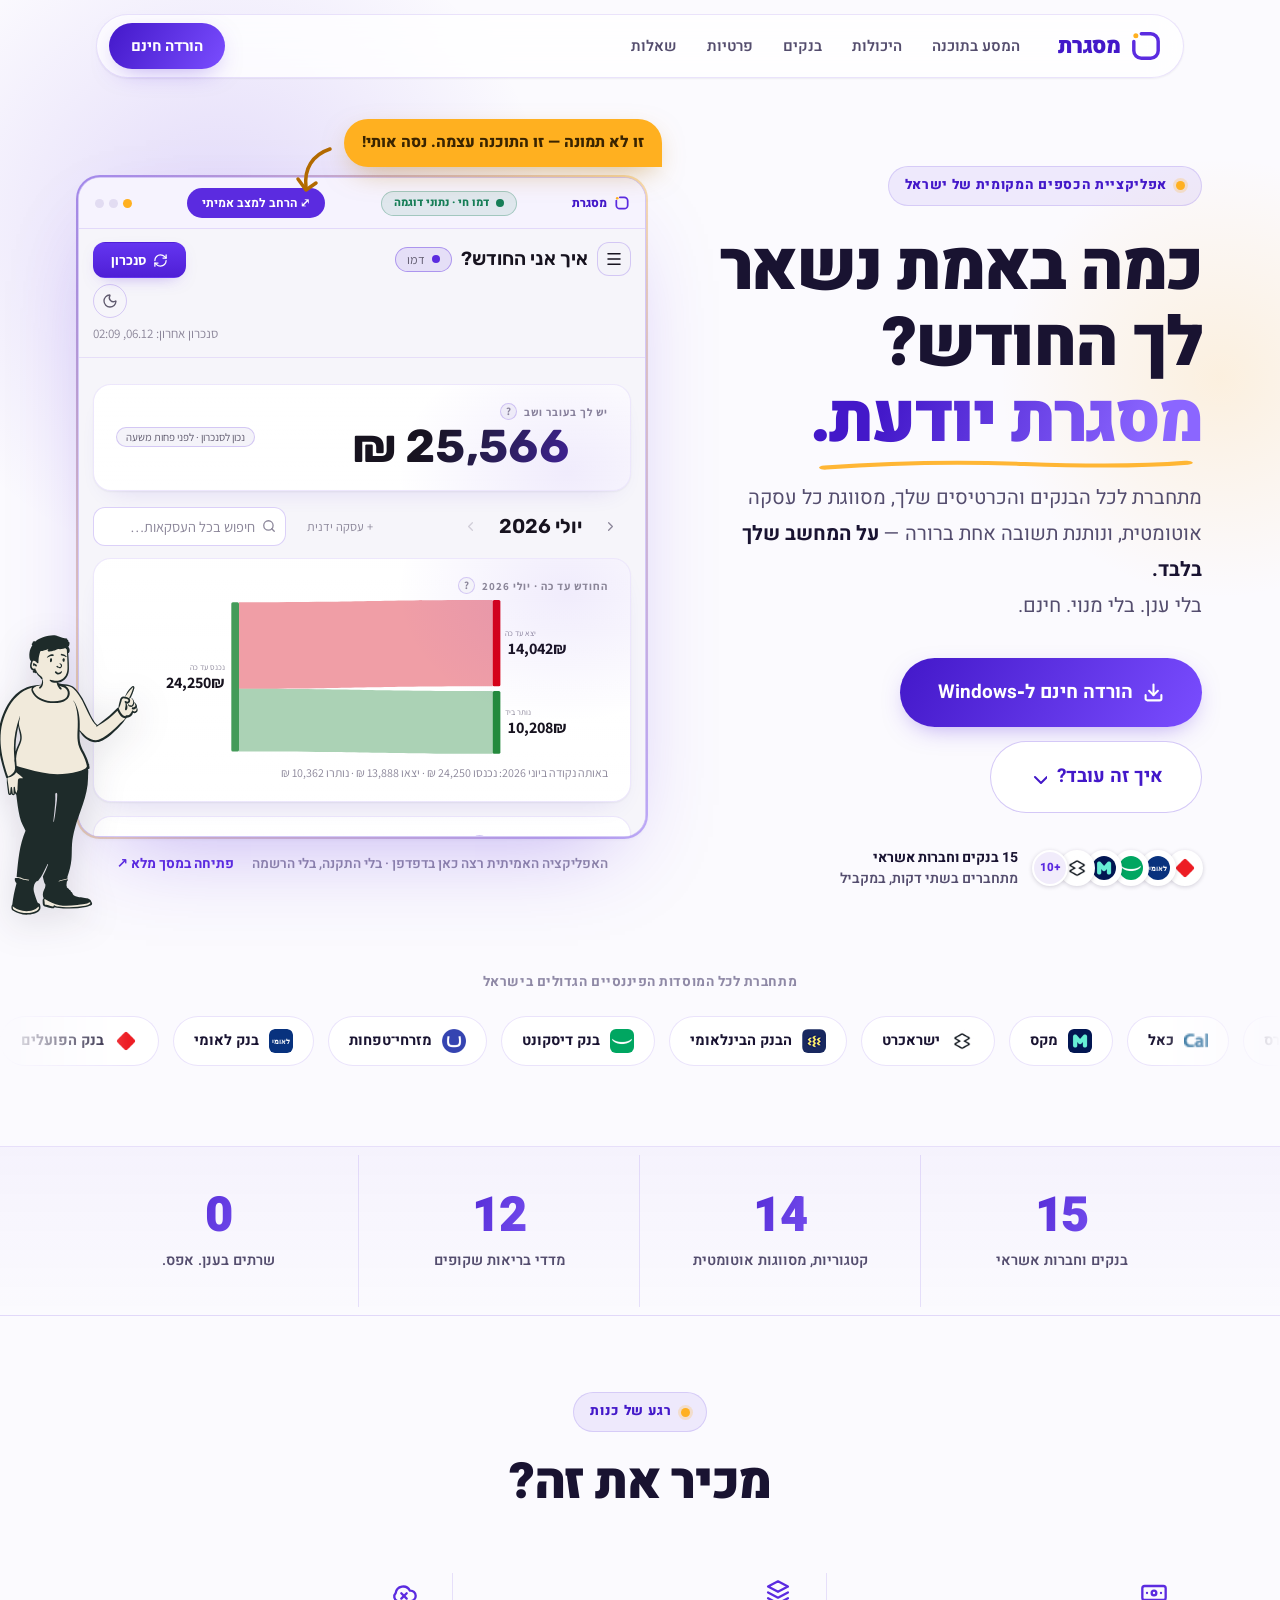
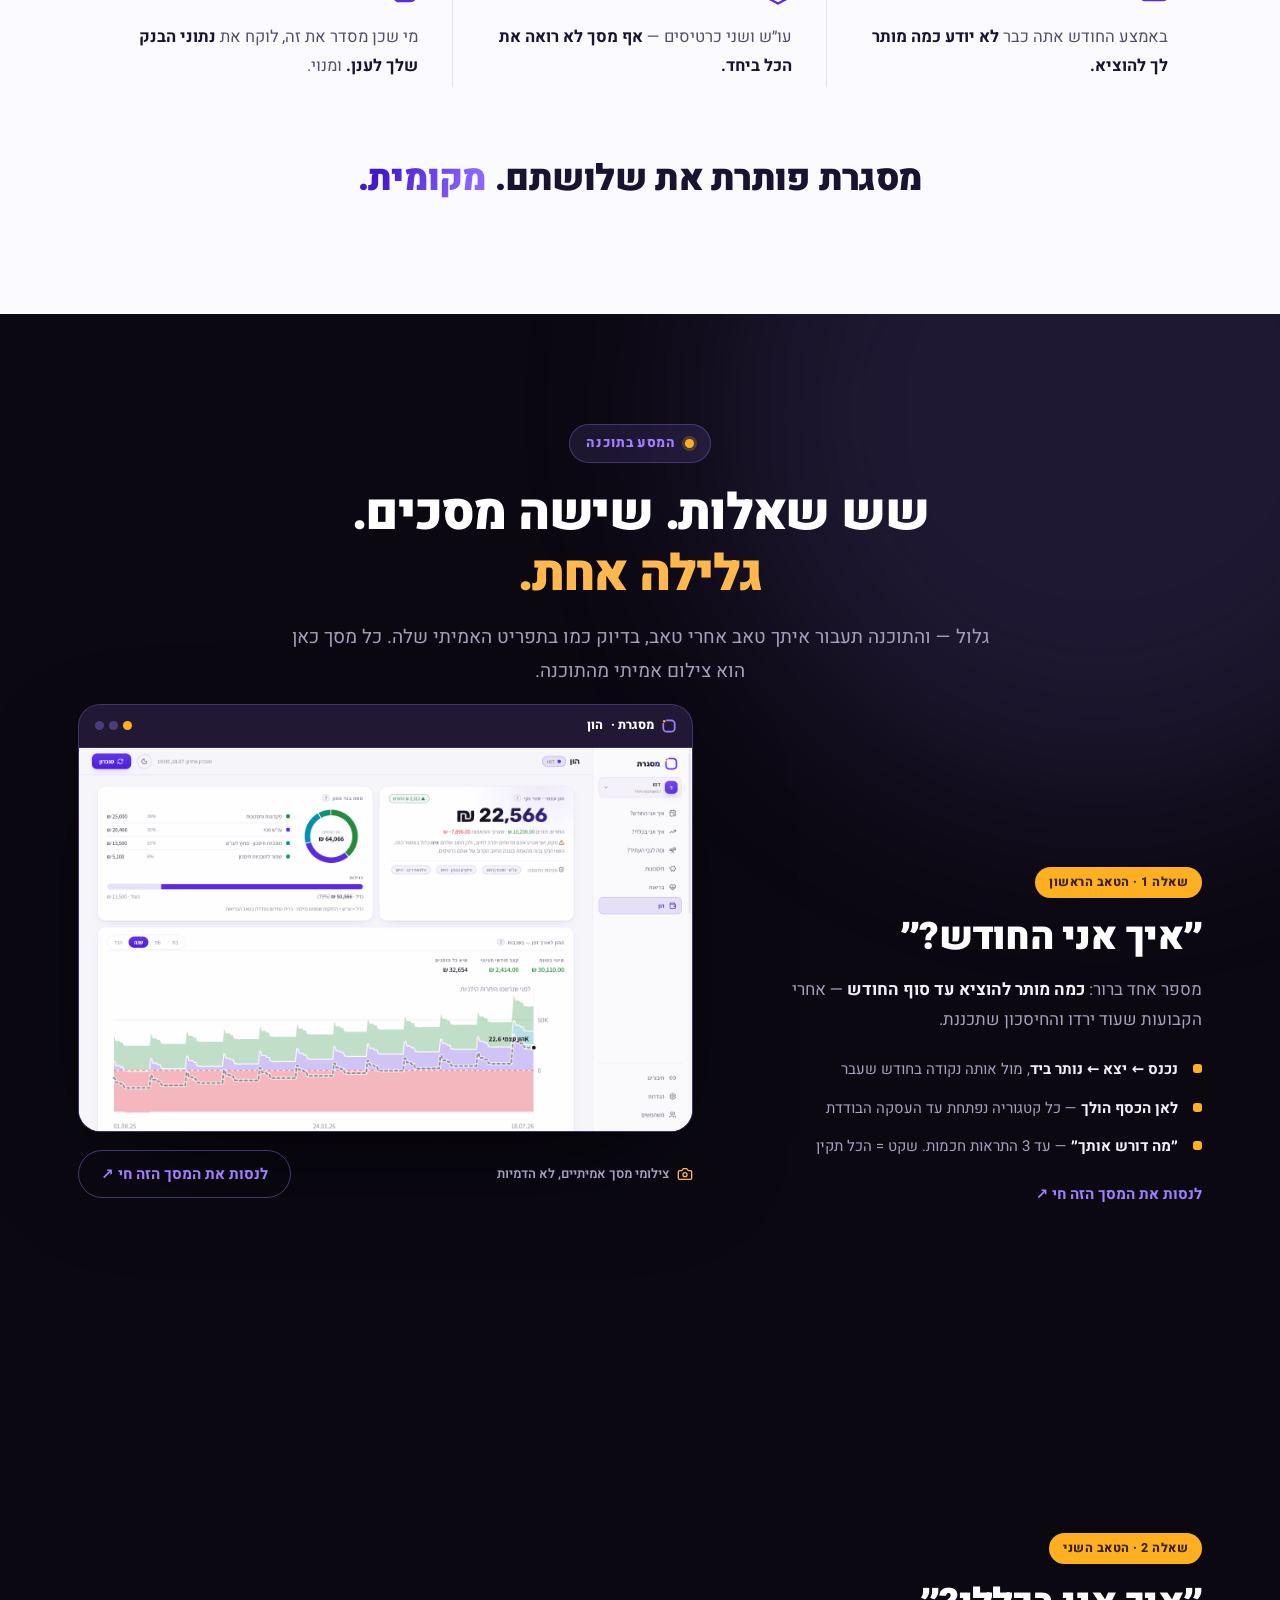
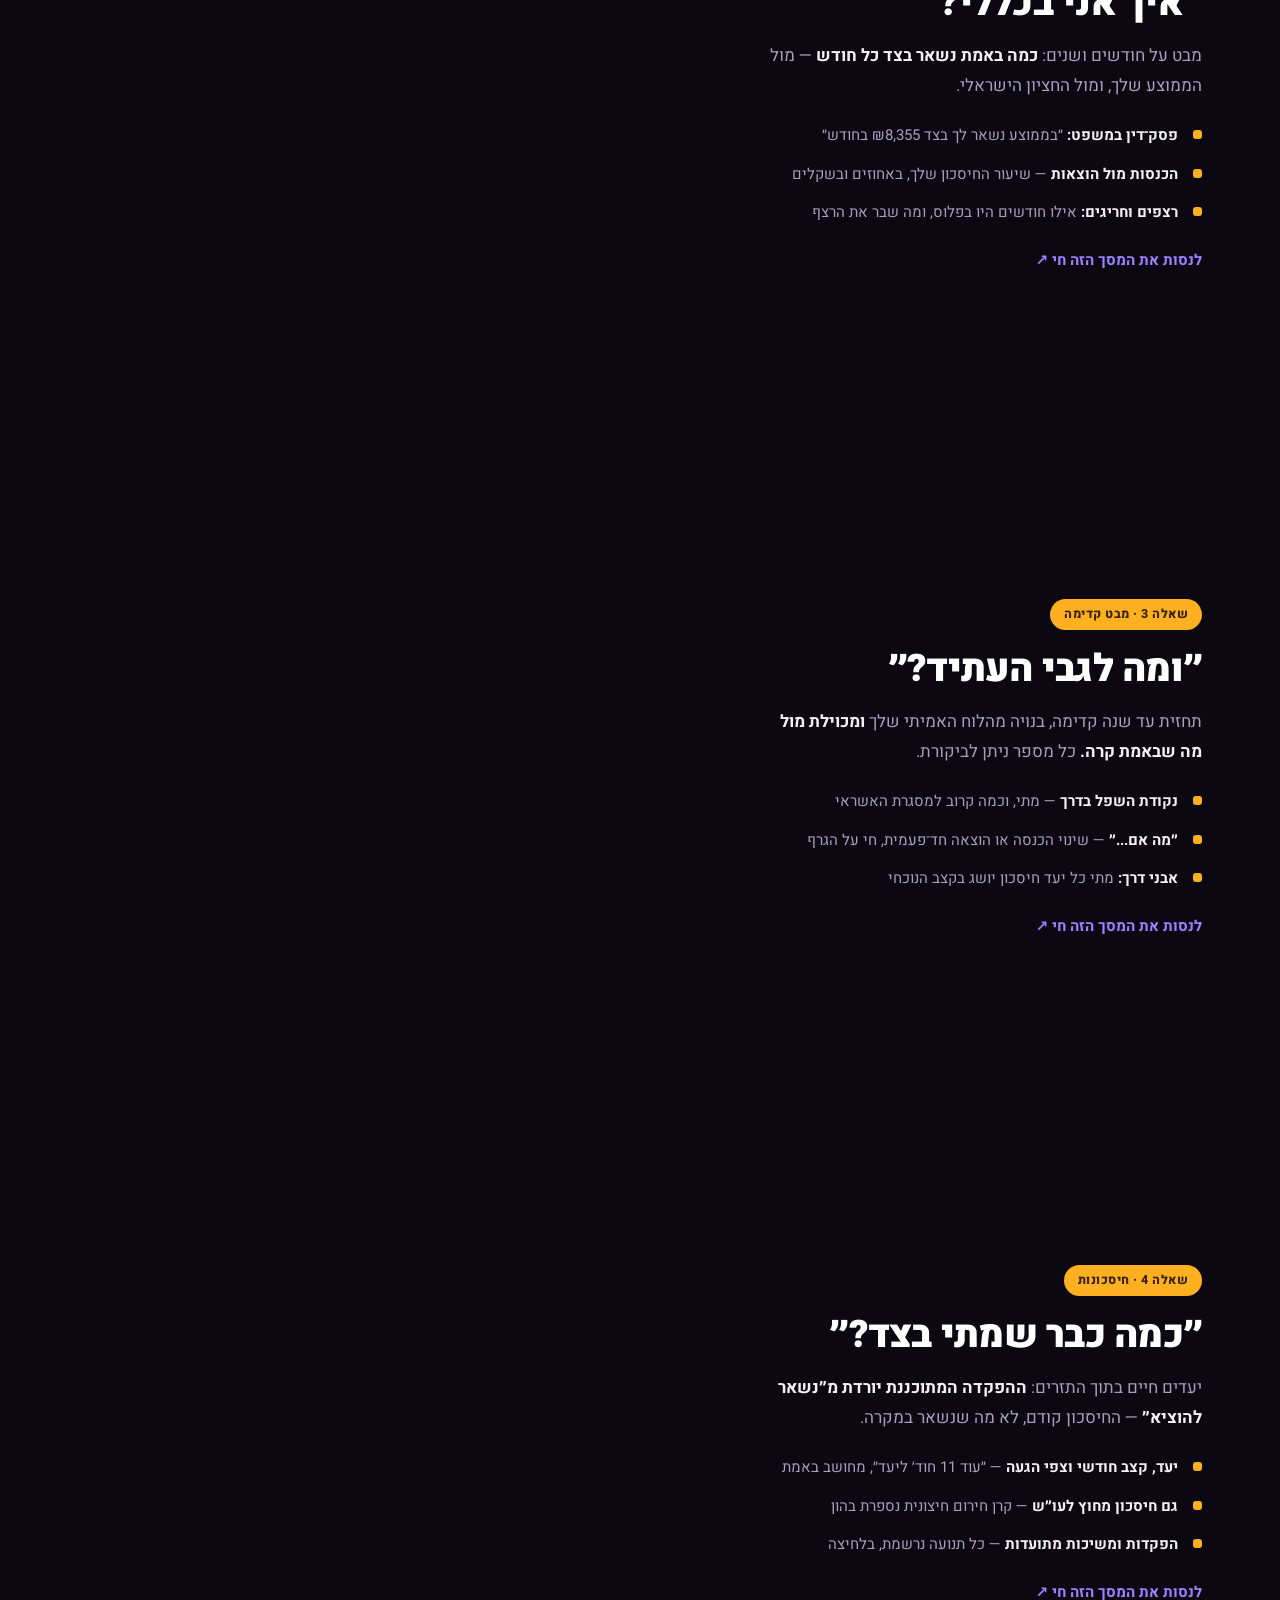
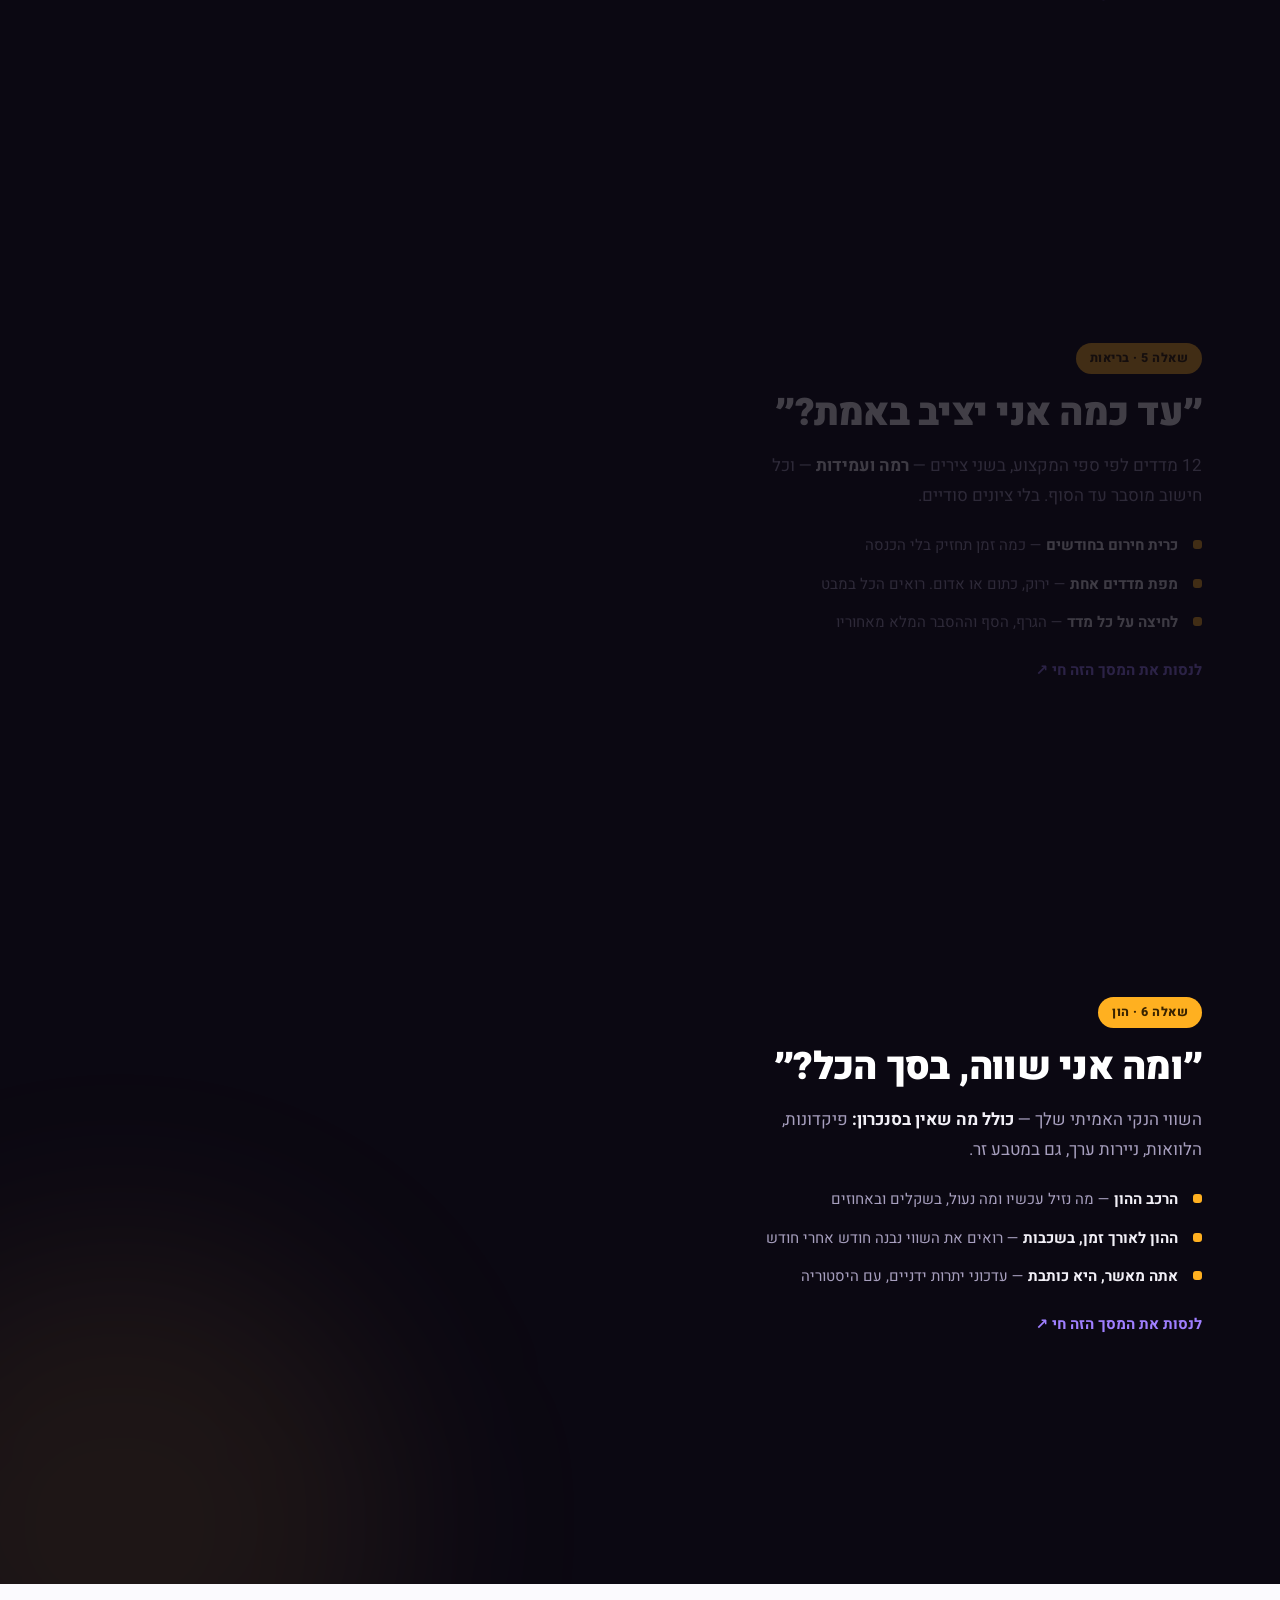
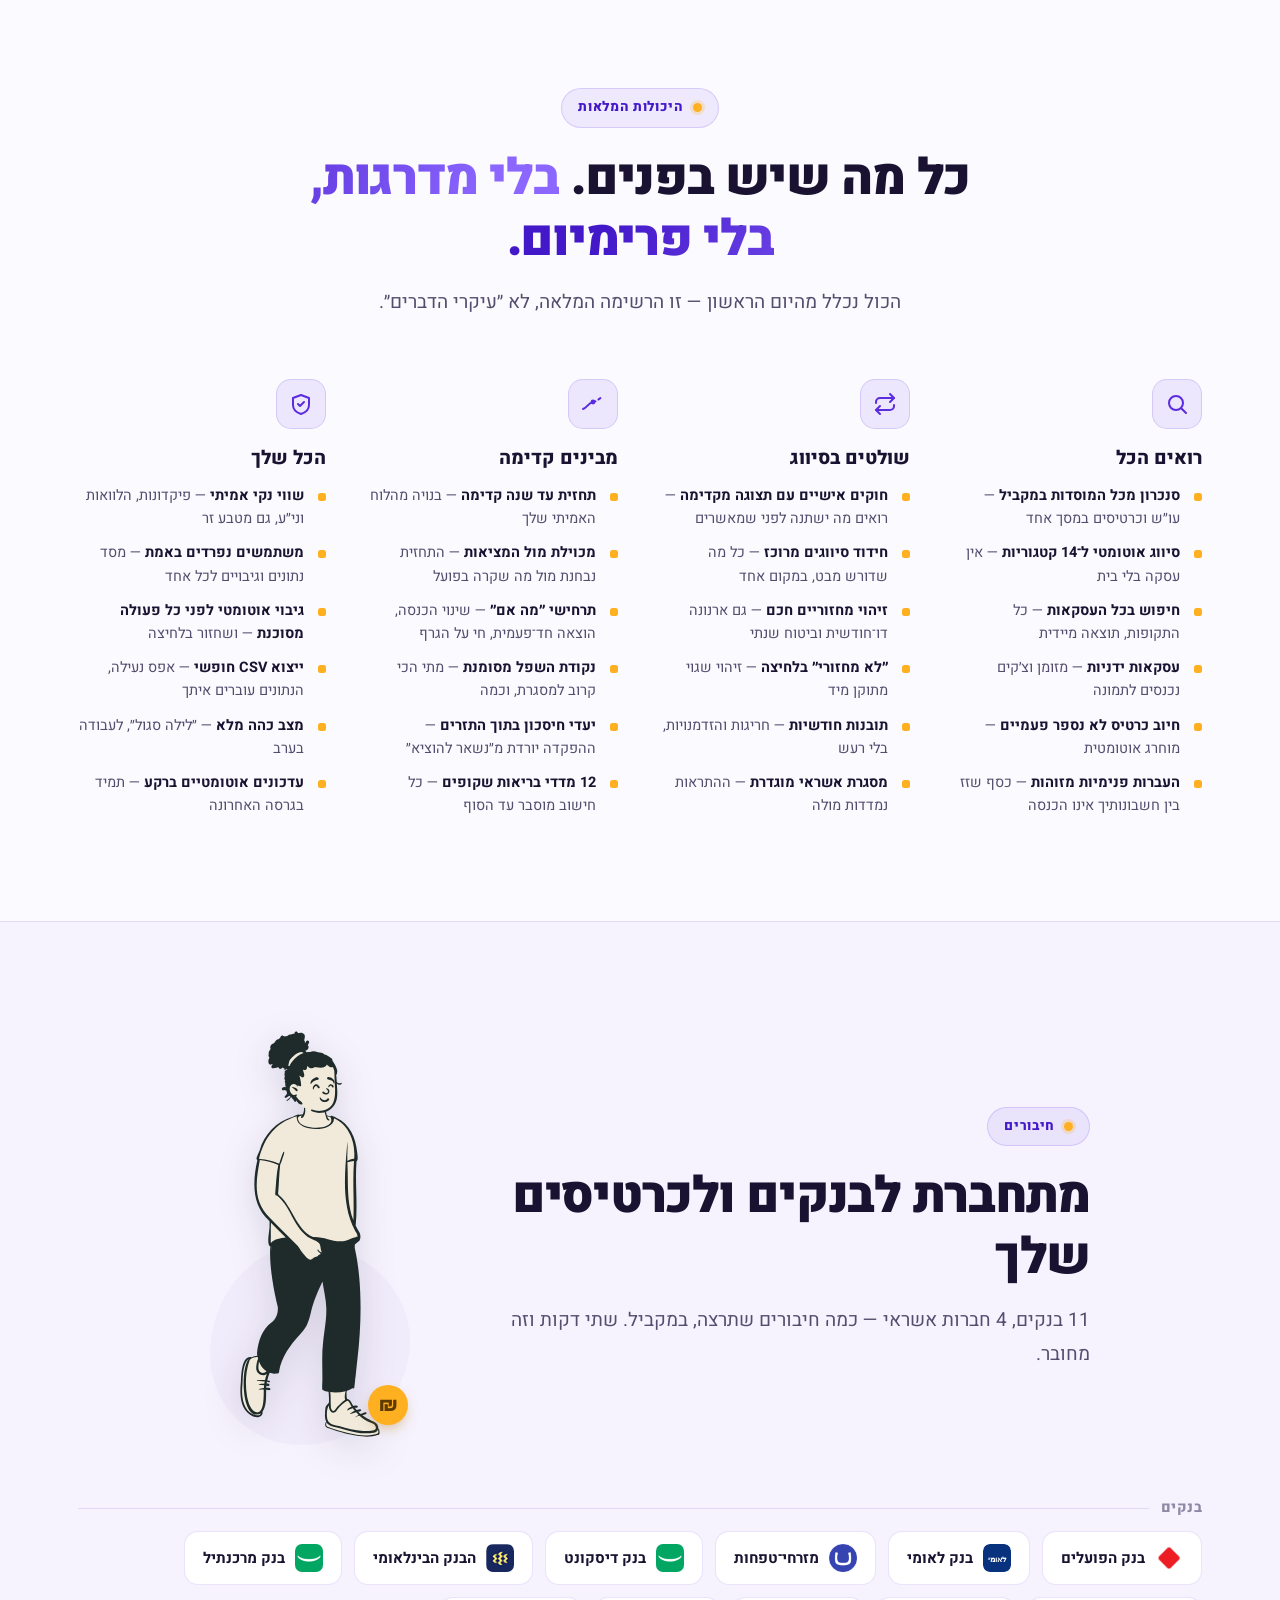
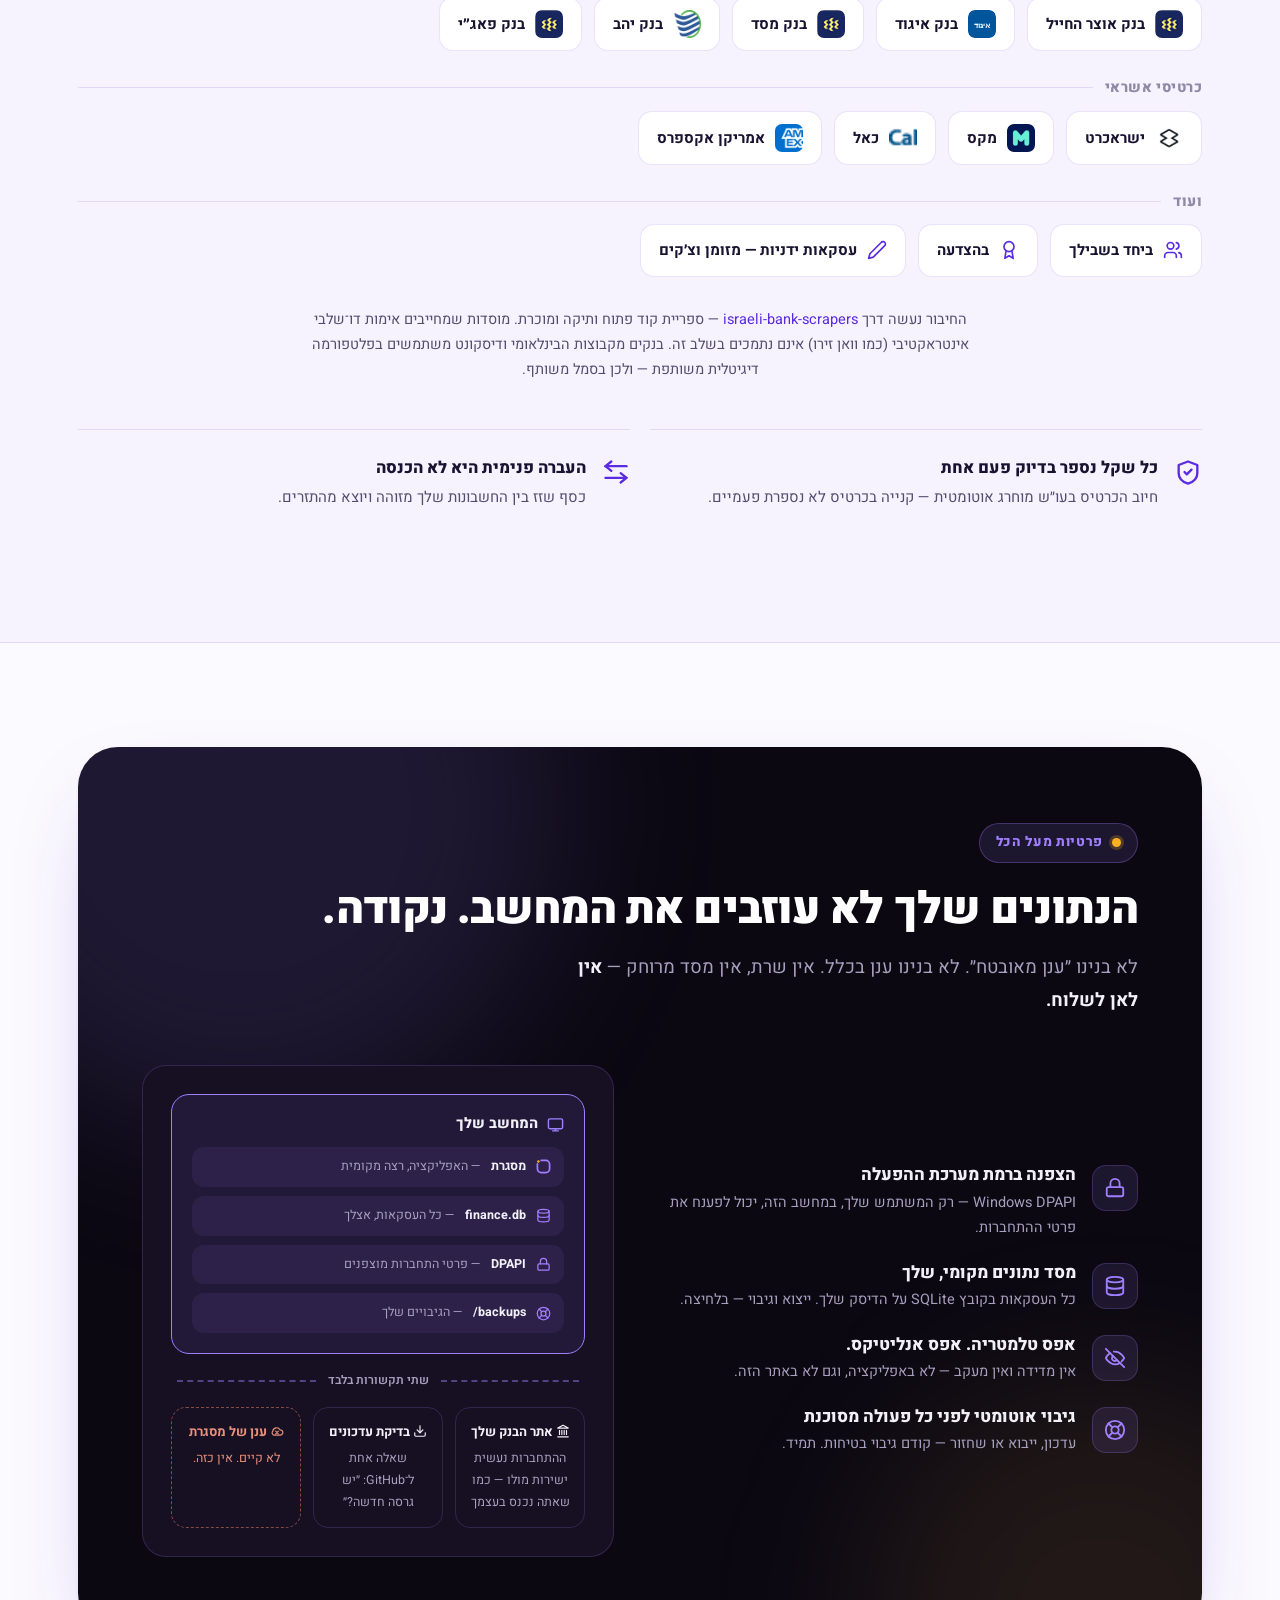
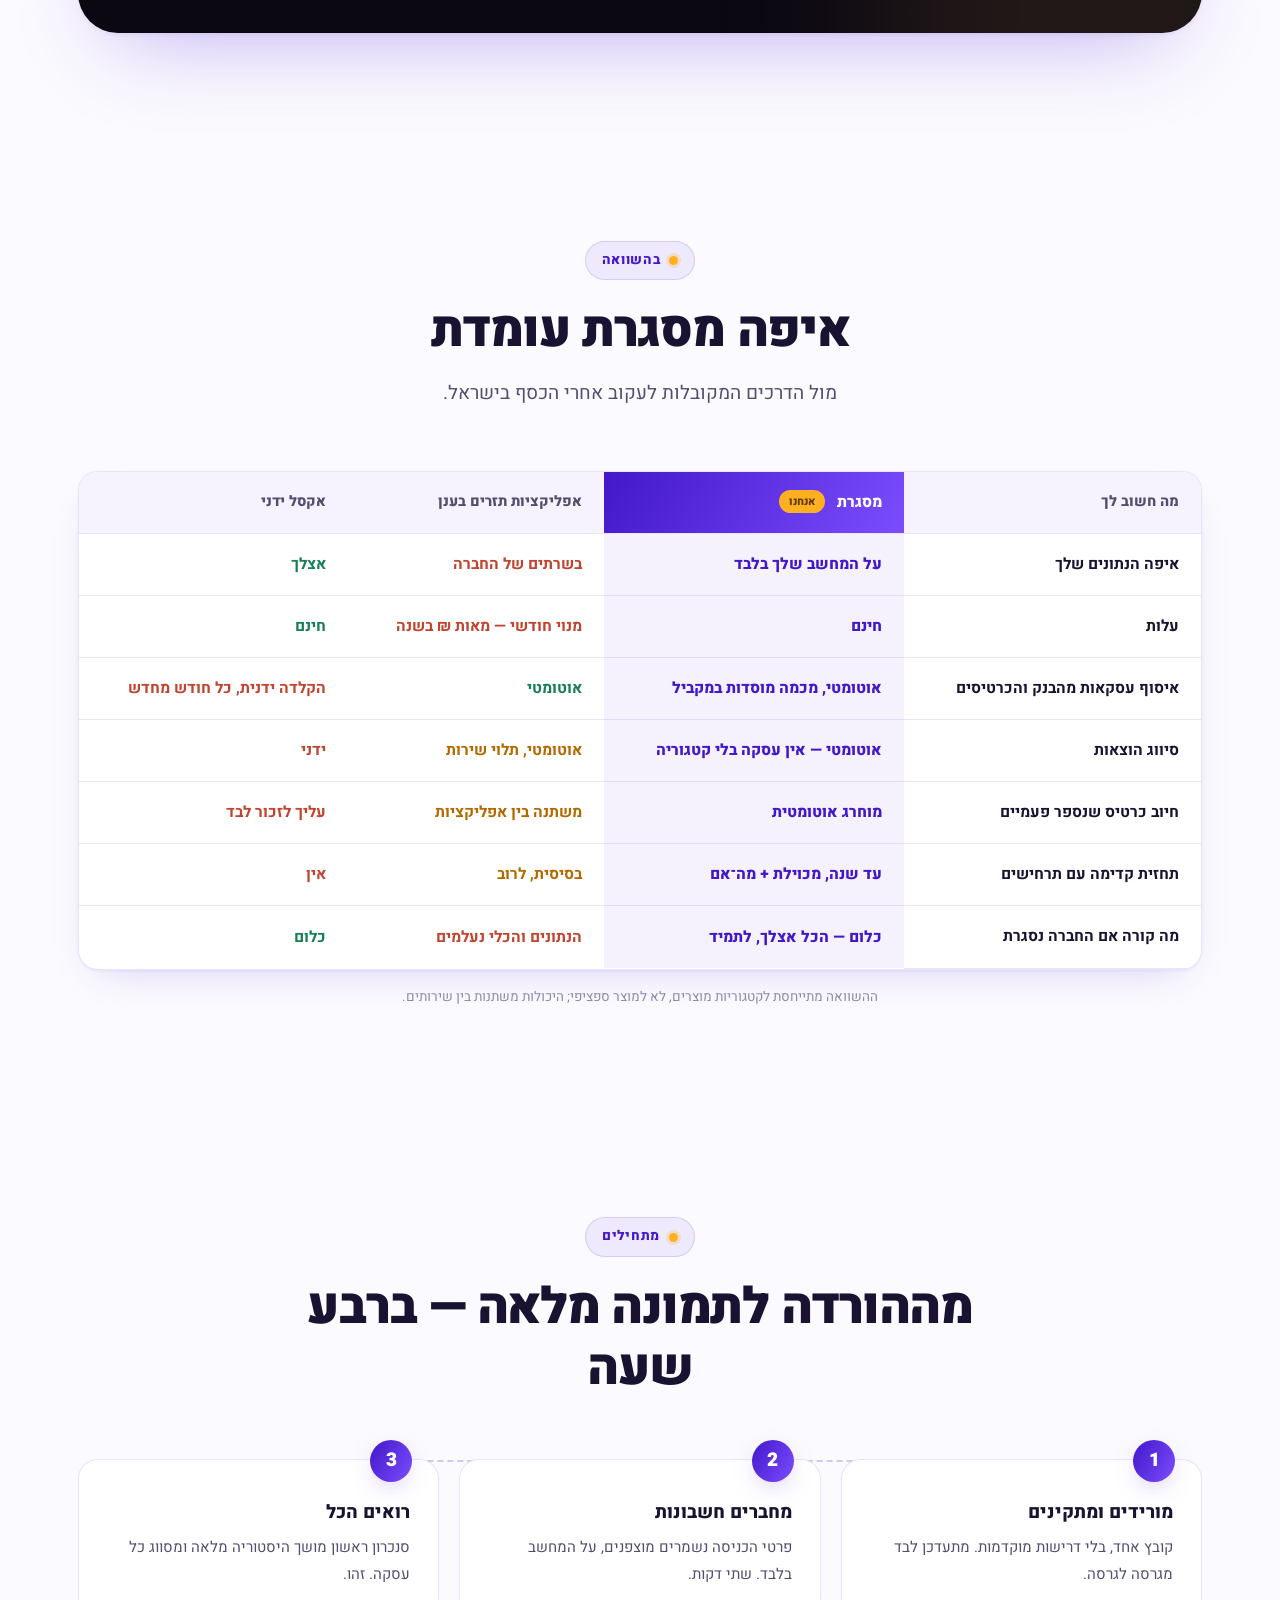
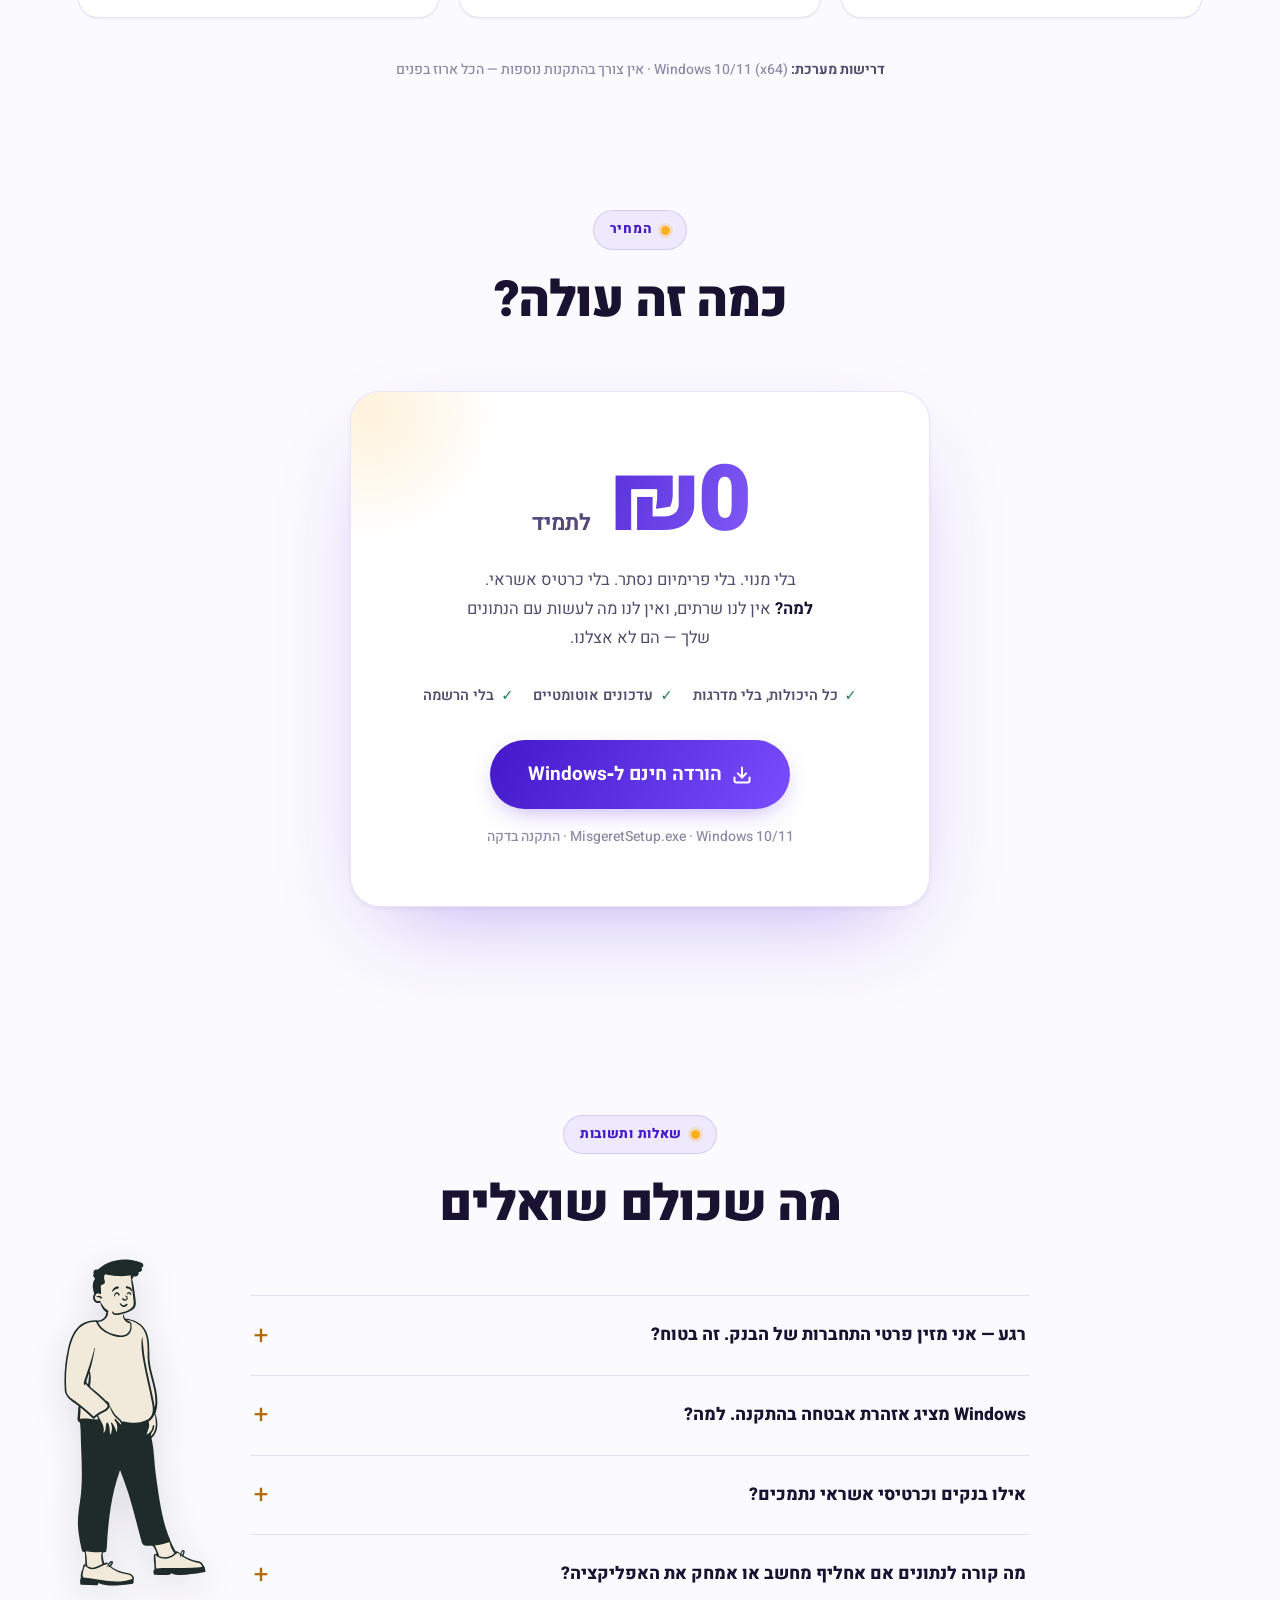
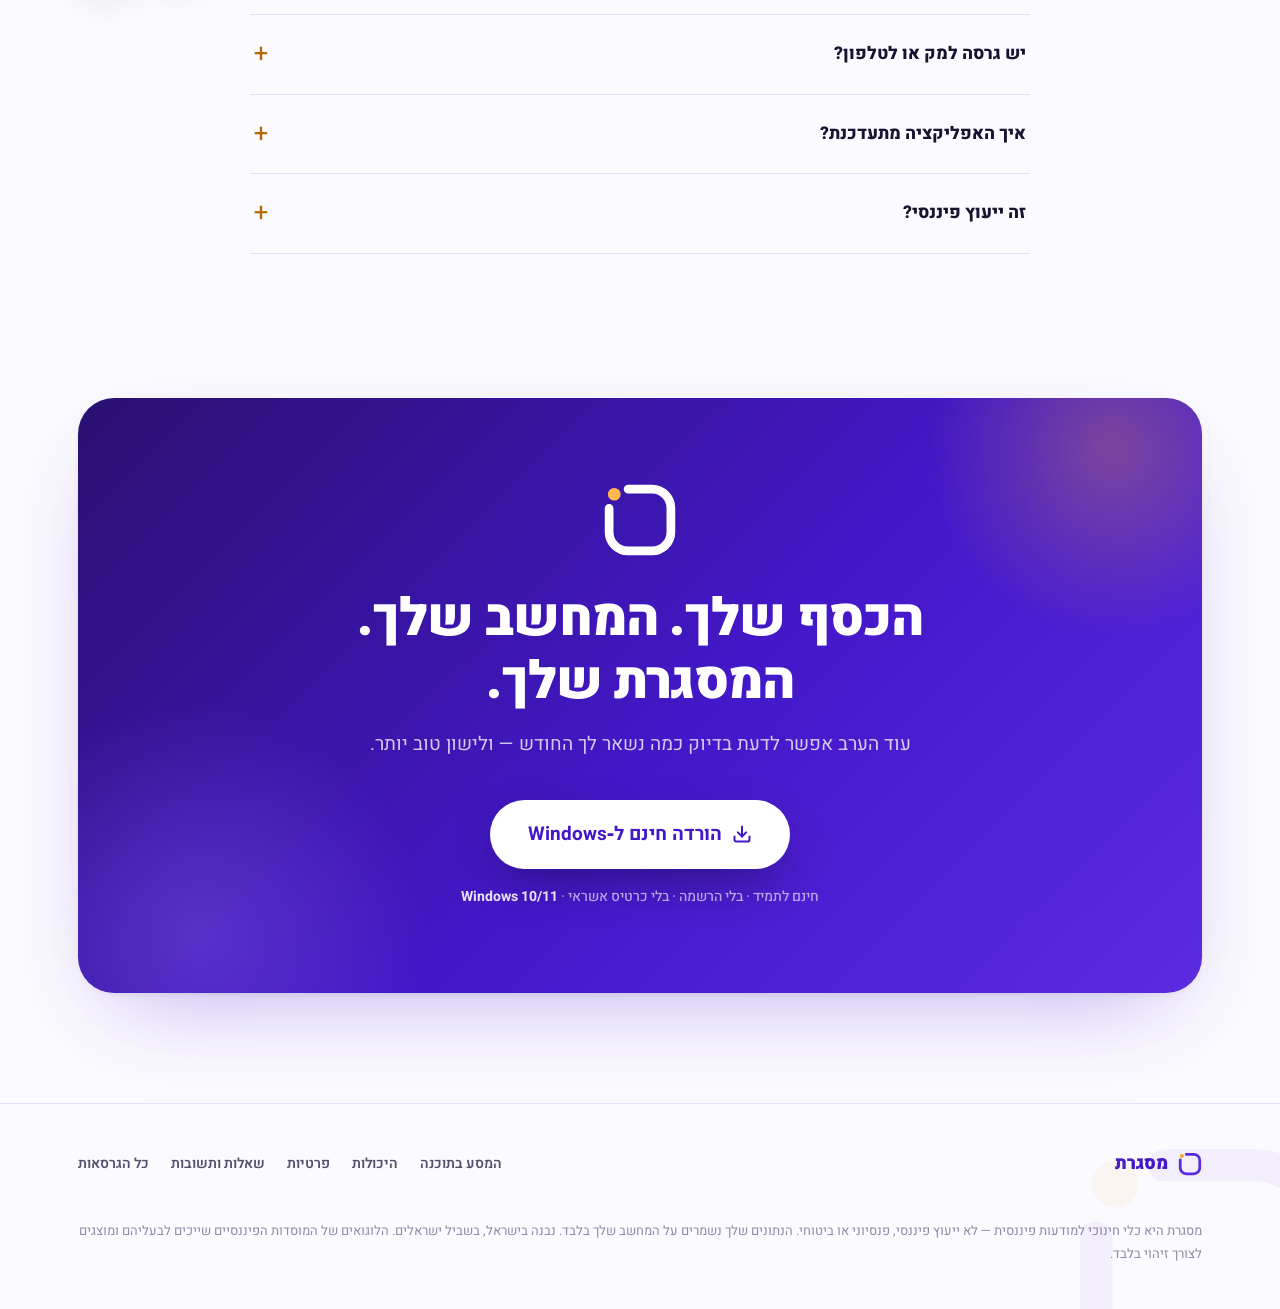
==== commit ee0afcd1: "site v5.1: scrollytelling journey - all 6 tabs as questions, scroll drives the app tab-by-tab; scrol" ====
--- a/index.html
+++ b/index.html
@@ -198,20 +198,6 @@
 .mock-bar .dots i{width:9px;height:9px;border-radius:50%;background:#E2DCF2;display:block}
 .mock-bar .dots i:first-child{background:var(--sun)}
 
-/* ---------- real screenshots ---------- */
-.shot{display:block;background:#fff;border:1px solid var(--line-strong);border-radius:20px;box-shadow:var(--sh-md);overflow:hidden;position:relative;transition:transform .3s var(--ease),box-shadow .3s}
-a.shot:hover{transform:translateY(-5px);box-shadow:var(--sh-lg);text-decoration:none}
-.shot .shot-bar{display:flex;align-items:center;justify-content:space-between;background:var(--paper);padding:9px 15px;border-bottom:1px solid var(--line)}
-.shot .shot-bar .name{display:flex;align-items:center;gap:7px;font-weight:800;color:var(--brand-deep);font-size:11.5px}
-.shot .shot-bar .dots{display:flex;gap:5px}
-.shot .shot-bar .dots i{width:8px;height:8px;border-radius:50%;background:#E2DCF2;display:block}
-.shot .shot-bar .dots i:first-child{background:var(--sun)}
-.shot img{display:block;width:100%;height:auto}
-.shot .shot-live{position:absolute;bottom:12px;inset-inline-start:12px;display:inline-flex;align-items:center;gap:7px;background:rgba(25,19,49,.82);color:#fff;backdrop-filter:blur(6px);border-radius:999px;padding:6px 14px;font-size:12px;font-weight:700;opacity:0;transform:translateY(6px);transition:opacity .25s,transform .25s}
-a.shot:hover .shot-live,a.shot:focus-visible .shot-live{opacity:1;transform:none}
-.shot-note{display:flex;align-items:center;justify-content:center;gap:8px;margin-top:26px;text-align:center;color:var(--ink-3);font-size:13.5px;font-weight:600}
-.shot-note .cam{color:var(--brand)}
-
 /* ---------- marquee ---------- */
 .marquee-wrap{padding:48px 0 12px}
 .marquee-label{text-align:center;font-size:13.5px;font-weight:700;color:var(--ink-3);letter-spacing:.04em;margin-bottom:22px}
@@ -249,43 +235,44 @@
   .pain-card + .pain-card{border-inline-start:none;border-top:1px solid var(--line)}
 }
 
-/* ---------- question rows ---------- */
-.qa-row{display:grid;grid-template-columns:minmax(0,40fr) minmax(0,60fr);gap:64px;align-items:center;padding:52px 0}
-.qa-row.flip .qa-text{order:2}
-.qa-row.flip .qa-visual{order:1}
-.qa-num{display:inline-flex;align-items:center;gap:8px;font-weight:800;font-size:13px;color:var(--brand-deep);letter-spacing:.05em;margin-bottom:14px;background:rgba(255,176,32,.14);border:1px solid rgba(255,176,32,.35);border-radius:999px;padding:5px 14px}
-.qa-text h3{font-size:clamp(25px,3.2vw,36px);font-weight:900;letter-spacing:-.02em;margin-bottom:16px}
-.qa-text .desc{color:var(--ink-2);font-size:17.5px;margin-bottom:24px}
-.qa-text .desc b{color:var(--ink)}
-.qa-feats{margin:0;padding:0;list-style:none;display:flex;flex-direction:column;gap:13px}
-.qa-feats li{position:relative;padding-inline-start:24px;color:var(--ink-2);font-size:15.5px}
-.qa-feats li b{color:var(--ink)}
-.qa-feats li::before{content:'';position:absolute;inset-inline-start:0;top:9px;width:9px;height:9px;border-radius:3px;background:var(--sun)}
-.qa-live{display:inline-flex;align-items:center;gap:8px;margin-top:24px;font-weight:700;font-size:15px}
-
-/* ---------- product tour (night showcase) ---------- */
-.tour-panel{background:var(--night);border-radius:40px;padding:76px 64px 68px;color:var(--night-ink);box-shadow:var(--sh-lg);position:relative;overflow:hidden}
-.tour-panel::before{content:'';position:absolute;width:720px;height:720px;border-radius:50%;background:rgba(159,127,255,.16);filter:blur(90px);top:-300px;inset-inline-start:-180px;pointer-events:none}
-.tour-panel::after{content:'';position:absolute;width:520px;height:520px;border-radius:50%;background:rgba(255,184,77,.09);filter:blur(90px);bottom:-240px;inset-inline-end:-150px;pointer-events:none}
-.tour-panel>*{position:relative;z-index:1}
-.tour-panel .section-head{margin-bottom:44px}
-.tour-panel .kicker{background:rgba(159,127,255,.12);border-color:rgba(159,127,255,.3);color:var(--night-lav)}
-.tour-panel h2{color:#fff}
-.tour-panel .sub{color:var(--night-ink-2)}
-.tour-tabs{display:flex;justify-content:center;gap:8px;flex-wrap:wrap;margin-bottom:34px}
-.tour-tab{display:inline-flex;align-items:center;gap:8px;background:rgba(255,255,255,.05);color:var(--night-ink-2);border:1px solid rgba(159,127,255,.22);border-radius:999px;padding:10px 20px;font-family:var(--font);font-weight:700;font-size:14.5px;cursor:pointer;transition:background .18s,color .18s,border-color .18s,transform .18s}
-.tour-tab:hover{background:rgba(159,127,255,.14);color:#fff;transform:translateY(-1px)}
-.tour-tab[aria-selected="true"]{background:var(--grad);color:#fff;border-color:transparent;box-shadow:0 10px 26px -10px rgba(91,43,224,.7)}
-.tour-stage{max-width:980px;margin:0 auto}
-.tour-shot{display:block;border-radius:20px;overflow:hidden;border:1px solid rgba(159,127,255,.3);box-shadow:0 30px 90px -30px rgba(0,0,0,.7);background:#fff}
-.tour-shot img{display:block;width:100%;height:auto}
-.tour-cap{display:flex;align-items:center;justify-content:space-between;gap:18px;margin-top:26px;flex-wrap:wrap}
-.tour-cap p{color:var(--night-ink-2);font-size:16px;max-width:62ch}
-.tour-cap p b{color:var(--night-ink)}
-.tour-cap .btn-ghost{background:transparent;color:var(--night-lav);border-color:rgba(159,127,255,.4)}
-.tour-cap .btn-ghost:hover{background:rgba(159,127,255,.12)}
-.tour-real{display:flex;align-items:center;justify-content:center;gap:8px;margin-top:30px;color:var(--night-ink-2);font-size:13.5px;font-weight:600}
-.tour-real .cam{color:var(--night-sun)}
+/* ---------- the journey — the whole app, tab by tab, one scroll ---------- */
+.journey{background:var(--night);color:var(--night-ink);padding:110px 0 84px;position:relative;overflow:clip}
+.journey::before{content:'';position:absolute;width:760px;height:760px;border-radius:50%;background:rgba(159,127,255,.14);filter:blur(100px);top:-280px;inset-inline-start:-200px;pointer-events:none}
+.journey::after{content:'';position:absolute;width:560px;height:560px;border-radius:50%;background:rgba(255,184,77,.08);filter:blur(100px);bottom:-220px;inset-inline-end:-160px;pointer-events:none}
+.journey>.container{position:relative;z-index:1}
+.journey .section-head{margin-bottom:16px}
+.journey .kicker{background:rgba(159,127,255,.12);border-color:rgba(159,127,255,.3);color:var(--night-lav)}
+.journey h2{color:#fff}
+.journey .sub{color:var(--night-ink-2)}
+.jr-grid{display:grid;grid-template-columns:minmax(0,42fr) minmax(0,58fr);gap:64px;align-items:start}
+.jr-step{min-height:74vh;display:flex;flex-direction:column;justify-content:center;padding:36px 0;opacity:.22;transform:translateY(12px);transition:opacity .5s var(--ease),transform .5s var(--ease)}
+.jr-step.active{opacity:1;transform:none}
+.jr-tag{display:inline-flex;align-items:center;gap:8px;align-self:flex-start;font-weight:800;font-size:12.5px;color:#3A2400;letter-spacing:.04em;margin-bottom:16px;background:var(--sun);border-radius:999px;padding:5px 14px}
+.jr-step h3{font-size:clamp(26px,3.1vw,38px);font-weight:900;color:#fff;letter-spacing:-.02em;margin-bottom:14px}
+.jr-step .desc{color:var(--night-ink-2);font-size:17px;margin-bottom:22px;max-width:46ch}
+.jr-step .desc b{color:var(--night-ink)}
+.jr-feats{margin:0;padding:0;list-style:none;display:flex;flex-direction:column;gap:12px}
+.jr-feats li{position:relative;padding-inline-start:24px;color:var(--night-ink-2);font-size:15px}
+.jr-feats li b{color:var(--night-ink)}
+.jr-feats li::before{content:'';position:absolute;inset-inline-start:0;top:8px;width:9px;height:9px;border-radius:3px;background:var(--sun)}
+.jr-golive{display:inline-flex;align-items:center;gap:8px;margin-top:22px;font-weight:700;font-size:15px;color:var(--night-lav)}
+.jr-visual{position:sticky;top:96px}
+.jr-frame{background:var(--night-2);border:1px solid rgba(159,127,255,.32);border-radius:22px;overflow:hidden;box-shadow:0 44px 120px -38px rgba(0,0,0,.8)}
+.jr-bar{display:flex;align-items:center;justify-content:space-between;gap:10px;padding:10px 16px;background:rgba(159,127,255,.08);border-bottom:1px solid rgba(159,127,255,.18)}
+.jr-bar .name{display:flex;align-items:center;gap:8px;font-weight:800;color:#fff;font-size:12.5px;min-width:0}
+.jr-bar .name span{overflow:hidden;text-overflow:ellipsis;white-space:nowrap}
+.jr-bar .dots{display:flex;gap:5px;flex:none}
+.jr-bar .dots i{width:9px;height:9px;border-radius:50%;background:rgba(159,127,255,.35);display:block}
+.jr-bar .dots i:first-child{background:var(--sun)}
+.jr-imgs{position:relative;background:#fff}
+.jr-imgs img{display:block;width:100%;height:auto;opacity:0;transition:opacity .55s var(--ease)}
+.jr-imgs img + img{position:absolute;inset:0}
+.jr-imgs img.on{opacity:1}
+.jr-under{display:flex;align-items:center;justify-content:space-between;gap:14px;margin-top:18px;flex-wrap:wrap}
+.jr-real{display:flex;align-items:center;gap:8px;color:var(--night-ink-2);font-size:13px;font-weight:600}
+.jr-real .cam{color:var(--night-sun)}
+.jr-under .btn-ghost{background:transparent;color:var(--night-lav);border-color:rgba(159,127,255,.4)}
+.jr-under .btn-ghost:hover{background:rgba(159,127,255,.12)}
 
 /* ---------- capability wall ---------- */
 .cap-wall{display:grid;grid-template-columns:repeat(4,1fr);gap:48px 44px}
@@ -421,11 +408,16 @@
 .footer-links a{color:var(--ink-2);font-weight:600}
 .footer-legal{width:100%;margin-top:16px;font-size:13px}
 
-/* ---------- reveal ---------- */
-.reveal{opacity:0;transform:translateY(26px);transition:opacity .75s var(--ease),transform .75s var(--ease)}
-.reveal.in{opacity:1;transform:none}
+/* ---------- progressive reveal + scroll progress ---------- */
+#scrollProgress{position:fixed;top:0;inset-inline-start:0;width:0;height:3px;background:linear-gradient(90deg,var(--sun),var(--lav),var(--brand));z-index:260;pointer-events:none}
+.reveal{opacity:0;transform:translateY(30px) scale(.985);filter:blur(7px);transition:opacity .85s var(--ease),transform .85s var(--ease),filter .85s var(--ease)}
+.reveal.in{opacity:1;transform:none;filter:none}
+.pain-card.reveal:nth-child(2),.cap-col.reveal:nth-child(2),.step.reveal:nth-child(2){transition-delay:.12s}
+.pain-card.reveal:nth-child(3),.cap-col.reveal:nth-child(3),.step.reveal:nth-child(3){transition-delay:.24s}
+.cap-col.reveal:nth-child(4){transition-delay:.36s}
 @media (prefers-reduced-motion:reduce){
-  .reveal{opacity:1;transform:none;transition:none}
+  .reveal{opacity:1;transform:none;filter:none;transition:none}
+  #scrollProgress{display:none}
   *{animation-duration:.01ms !important;transition-duration:.01ms !important}
 }
 
@@ -434,15 +426,15 @@
 @media (max-width:1020px){
   .hero-grid{grid-template-columns:1fr;gap:56px}
   .hero-visual .peep-hello{display:none}
-  .qa-row,.qa-row.flip{grid-template-columns:1fr;gap:36px;padding:40px 0}
-  .qa-row.flip .qa-text{order:1}
-  .qa-row.flip .qa-visual{order:2}
+  .jr-grid{grid-template-columns:1fr;gap:0}
+  .jr-visual{order:-1;position:sticky;top:78px;z-index:5}
+  .jr-under{display:none}
+  .jr-step{min-height:60vh;padding:46px 0 26px}
   .privacy-grid{grid-template-columns:1fr}
   .steps{grid-template-columns:1fr 1fr}
   .conn-head{grid-template-columns:1fr;text-align:center}
   .conn-head .section-head{text-align:center}
   .conn-head .scene{display:none}
-  .tour-panel{padding:60px 40px 56px}
 }
 @media (max-width:680px){
   body{font-size:16.5px;line-height:1.8}
@@ -464,13 +456,12 @@
   .stats{grid-template-columns:1fr 1fr;padding:6px 18px}
   .stat{padding:26px 10px}
   .stat:nth-child(3){border-inline-start:none}
-  .qa-row,.qa-row.flip{gap:30px;padding:34px 0}
-  .qa-text .desc{font-size:16.5px}
-  .tour-panel{padding:52px 22px 48px;border-radius:30px}
-  .tour-tabs{gap:7px;margin-bottom:28px}
-  .tour-tab{padding:9px 15px;font-size:13.5px}
-  .tour-cap{justify-content:center;text-align:center}
-  .tour-cap .btn{width:100%}
+  .journey{padding:76px 0 60px}
+  .jr-visual{top:70px}
+  .jr-step{min-height:56vh}
+  .jr-step .desc{font-size:16px}
+  .jr-under{justify-content:center;text-align:center}
+  .jr-under .btn{width:100%}
   .steps,.dedup-strip{grid-template-columns:1fr}
   .steps{gap:34px}
   .privacy-panel{padding:52px 26px;border-radius:30px}
@@ -485,6 +476,7 @@
 </head>
 <body>
 <a class="skip-link" href="#main">דלג לתוכן</a>
+<div id="scrollProgress" aria-hidden="true"></div>
 <div id="demoBackdrop" aria-hidden="true"></div>
 
 <svg width="0" height="0" style="position:absolute" aria-hidden="true">
@@ -523,8 +515,8 @@
       <span class="brand-name">מסגרת</span>
     </a>
     <nav class="main-nav" aria-label="ניווט ראשי">
-      <a href="#questions">היכולות</a>
-      <a href="#tour">סיור בתוכנה</a>
+      <a href="#journey">המסע בתוכנה</a>
+      <a href="#more">היכולות</a>
       <a href="#connections">בנקים</a>
       <a href="#privacy">פרטיות</a>
       <a href="#faq">שאלות</a>
@@ -553,7 +545,7 @@
           <svg width="21" height="21" viewBox="0 0 24 24" fill="none" stroke="currentColor" stroke-width="2.4" stroke-linecap="round" stroke-linejoin="round" aria-hidden="true"><path d="M21 15v4a2 2 0 0 1-2 2H5a2 2 0 0 1-2-2v-4"/><polyline points="7 10 12 15 17 10"/><line x1="12" y1="15" x2="12" y2="3"/></svg>
           הורדה חינם ל‑Windows
         </a>
-        <a class="btn btn-ghost btn-xl" href="#questions">איך זה עובד? <svg class="isvg" width="18" height="18" aria-hidden="true"><path d="m6 9 6 6 6-6"/></svg></a>
+        <a class="btn btn-ghost btn-xl" href="#journey">איך זה עובד? <svg class="isvg" width="18" height="18" aria-hidden="true"><path d="m6 9 6 6 6-6"/></svg></a>
       </div>
       <div class="hero-proof">
         <div class="proof-stack" aria-hidden="true">
@@ -658,118 +650,126 @@
   </div>
 </section>
 
-<!-- ============================ QUESTION TABS — real screenshots ============================ -->
-<section id="questions" aria-labelledby="questions-title" style="padding-top:44px">
+<!-- ============================ THE JOURNEY — every tab, one scroll ============================ -->
+<section id="journey" class="journey" aria-labelledby="journey-title">
   <div class="container">
     <div class="section-head reveal">
-      <span class="kicker">בפנים</span>
-      <h2 id="questions-title">שלוש שאלות. שלושה מסכים.</h2>
-      <p class="sub">המסכים נקראים כמו השאלות שאתה באמת שואל את עצמך — וכל תמונה כאן היא צילום אמיתי מהתוכנה.</p>
-    </div>
-
-    <!-- Q1 -->
-    <div class="qa-row reveal">
-      <div class="qa-text">
-        <span class="qa-num">שאלה 1</span>
-        <h3>״איך אני החודש?״</h3>
-        <p class="desc">
-          מספר אחד ברור: <b>כמה מותר להוציא עד סוף החודש</b> — אחרי הקבועות שעוד ירדו והחיסכון שתכננת.
-        </p>
-        <ul class="qa-feats">
-          <li><b>נכנס ← יצא ← נותר ביד</b>, מול אותה נקודה בחודש שעבר</li>
-          <li><b>לאן הכסף הולך</b> — כל קטגוריה נפתחת עד העסקה הבודדת</li>
-          <li><b>״מה דורש אותך״</b> — עד 3 התראות חכמות. שקט = הכל תקין</li>
-        </ul>
-        <a class="qa-live" href="demo/#/month" target="_blank" rel="noopener">לנסות את המסך הזה חי ↗</a>
-      </div>
-      <div class="qa-visual">
-        <a class="shot" href="demo/#/month" target="_blank" rel="noopener" aria-label="פתיחת מסך ׳איך אני החודש׳ בדמו החי">
-          <span class="shot-bar" aria-hidden="true"><span class="name"><svg width="13" height="13" viewBox="0 0 96 96"><rect x="9" y="9" width="78" height="78" rx="24" fill="none" stroke="#5B2BE0" stroke-width="12" stroke-linecap="round" pathLength="100" stroke-dasharray="86 14"/><circle cx="15.5" cy="15.5" r="9" fill="#FFB020"/></svg>איך אני החודש?</span><span class="dots"><i></i><i></i><i></i></span></span>
-          <img src="shots/month.png" width="2880" height="1800" loading="lazy" decoding="async" alt="צילום מסך אמיתי של מסגרת: זרימת החודש — נכנסו 24,250 ₪, יצאו 14,042 ₪, נותרו ביד 10,208 ₪, ונשאר להוציא בבטחה 8,408 ₪">
-          <span class="shot-live"><svg class="isvg" width="14" height="14" aria-hidden="true"><use href="#i-play"/></svg>לחיצה פותחת את המסך חי</span>
-        </a>
-      </div>
-    </div>
-
-    <!-- Q2 -->
-    <div class="qa-row flip reveal">
-      <div class="qa-text">
-        <span class="qa-num">שאלה 2</span>
-        <h3>״איך אני בכללי?״</h3>
-        <p class="desc">
-          מבט על חודשים ושנים: <b>כמה באמת נשאר בצד כל חודש</b> — מול הממוצע שלך, ומול החציון הישראלי.
-        </p>
-        <ul class="qa-feats">
-          <li><b>פסק־דין במשפט:</b> ״בממוצע נשאר לך בצד ‎₪8,355‎ בחודש״</li>
-          <li><b>הכנסות מול הוצאות</b> — שיעור החיסכון שלך, באחוזים ובשקלים</li>
-          <li><b>רצפים וחריגים:</b> אילו חודשים היו בפלוס, ומה שבר את הרצף</li>
-        </ul>
-        <a class="qa-live" href="demo/#/overview" target="_blank" rel="noopener">לנסות את המסך הזה חי ↗</a>
-      </div>
-      <div class="qa-visual">
-        <a class="shot" href="demo/#/overview" target="_blank" rel="noopener" aria-label="פתיחת מסך ׳איך אני בכללי׳ בדמו החי">
-          <span class="shot-bar" aria-hidden="true"><span class="name"><svg width="13" height="13" viewBox="0 0 96 96"><rect x="9" y="9" width="78" height="78" rx="24" fill="none" stroke="#5B2BE0" stroke-width="12" stroke-linecap="round" pathLength="100" stroke-dasharray="86 14"/><circle cx="15.5" cy="15.5" r="9" fill="#FFB020"/></svg>איך אני בכללי?</span><span class="dots"><i></i><i></i><i></i></span></span>
-          <img src="shots/overview.png" width="2880" height="1800" loading="lazy" decoding="async" alt="צילום מסך אמיתי של מסגרת: בממוצע נשארים בצד 8,355 ₪ בחודש — 37% חיסכון, עם גרף כמה נשאר כל חודש">
-          <span class="shot-live"><svg class="isvg" width="14" height="14" aria-hidden="true"><use href="#i-play"/></svg>לחיצה פותחת את המסך חי</span>
-        </a>
-      </div>
-    </div>
-
-    <!-- Q3 -->
-    <div class="qa-row reveal">
-      <div class="qa-text">
-        <span class="qa-num">שאלה 3</span>
-        <h3>״ומה לגבי העתיד?״</h3>
-        <p class="desc">
-          תחזית עד שנה קדימה, בנויה מהלוח האמיתי שלך <b>ומכוילת מול מה שבאמת קרה.</b> כל מספר ניתן לביקורת.
-        </p>
-        <ul class="qa-feats">
-          <li><b>נקודת השפל בדרך</b> — מתי, וכמה קרוב למסגרת האשראי</li>
-          <li><b>״מה אם...״</b> — שינוי הכנסה או הוצאה חד־פעמית, חי על הגרף</li>
-          <li><b>אבני דרך:</b> מתי כל יעד חיסכון יושג בקצב הנוכחי</li>
-        </ul>
-        <a class="qa-live" href="demo/#/future" target="_blank" rel="noopener">לנסות את המסך הזה חי ↗</a>
-      </div>
-      <div class="qa-visual">
-        <a class="shot" href="demo/#/future" target="_blank" rel="noopener" aria-label="פתיחת מסך ׳ומה לגבי העתיד׳ בדמו החי">
-          <span class="shot-bar" aria-hidden="true"><span class="name"><svg width="13" height="13" viewBox="0 0 96 96"><rect x="9" y="9" width="78" height="78" rx="24" fill="none" stroke="#5B2BE0" stroke-width="12" stroke-linecap="round" pathLength="100" stroke-dasharray="86 14"/><circle cx="15.5" cy="15.5" r="9" fill="#FFB020"/></svg>ומה לגבי העתיד?</span><span class="dots"><i></i><i></i><i></i></span></span>
-          <img src="shots/future.png" width="2880" height="1800" loading="lazy" decoding="async" alt="צילום מסך אמיתי של מסגרת: צפי יתרה של כ-23,000 ₪ בעוד 60 יום, גרף תחזית עם נקודת שפל, תרחישי מה-אם ואבני דרך">
-          <span class="shot-live"><svg class="isvg" width="14" height="14" aria-hidden="true"><use href="#i-play"/></svg>לחיצה פותחת את המסך חי</span>
-        </a>
-      </div>
-    </div>
-
-    <p class="shot-note reveal"><svg class="isvg cam" width="17" height="17" aria-hidden="true"><use href="#i-camera"/></svg>כל הצילומים בעמוד הזה הם צילומי מסך אמיתיים של התוכנה, עם נתוני הדמו שרצים גם כאן למעלה.</p>
-  </div>
-</section>
-
-<!-- ============================ PRODUCT TOUR ============================ -->
-<section id="tour" aria-labelledby="tour-title" style="padding-top:24px">
-  <div class="container">
-    <div class="tour-panel reveal">
-      <div class="section-head">
-        <span class="kicker">סיור מודרך</span>
-        <h2 id="tour-title">כל התוכנה, מסך אחרי מסך</h2>
-        <p class="sub">שישה מסכים — בדיוק כמו בתפריט האמיתי של מסגרת. בחר מסך, ראה אותו באמת.</p>
-      </div>
-      <div class="tour-tabs" role="tablist" aria-label="מסכי התוכנה">
-        <button class="tour-tab" role="tab" aria-selected="true" data-tour="month">איך אני החודש?</button>
-        <button class="tour-tab" role="tab" aria-selected="false" data-tour="overview">איך אני בכללי?</button>
-        <button class="tour-tab" role="tab" aria-selected="false" data-tour="future">ומה לגבי העתיד?</button>
-        <button class="tour-tab" role="tab" aria-selected="false" data-tour="savings">חיסכונות</button>
-        <button class="tour-tab" role="tab" aria-selected="false" data-tour="health">בריאות</button>
-        <button class="tour-tab" role="tab" aria-selected="false" data-tour="networth">הון</button>
-      </div>
-      <div class="tour-stage">
-        <a class="tour-shot" id="tourShotLink" href="demo/#/month" target="_blank" rel="noopener">
-          <img id="tourShotImg" src="shots/month.png" width="2880" height="1800" loading="lazy" decoding="async" alt="צילום מסך אמיתי של מסגרת: מסך ׳איך אני החודש׳">
-        </a>
-        <div class="tour-cap">
-          <p id="tourCap"><b>איך אני החודש?</b> — זרימת הכסף של החודש, לאן הוא הולך, וכמה מותר עוד להוציא בבטחה. עם התראות רק כשמשהו באמת דורש אותך.</p>
-          <a class="btn btn-ghost btn-sm" id="tourLive" href="demo/#/month" target="_blank" rel="noopener">לנסות את המסך חי ↗</a>
-        </div>
-      </div>
-      <p class="tour-real"><svg class="isvg cam" width="16" height="16" aria-hidden="true"><use href="#i-camera"/></svg>צילומי מסך אמיתיים, לא הדמיות — מה שרואים כאן זה מה שמקבלים.</p>
+      <span class="kicker">המסע בתוכנה</span>
+      <h2 id="journey-title">שש שאלות. שישה מסכים.<br><span style="color:var(--night-sun)">גלילה אחת.</span></h2>
+      <p class="sub">גלול — והתוכנה תעבור איתך טאב אחרי טאב, בדיוק כמו בתפריט האמיתי שלה. כל מסך כאן הוא צילום אמיתי מהתוכנה.</p>
+    </div>
+    <div class="jr-grid">
+      <div class="jr-steps">
+
+        <div class="jr-step" data-tab="month" data-label="איך אני החודש?">
+          <span class="jr-tag">שאלה 1 · הטאב הראשון</span>
+          <h3>״איך אני החודש?״</h3>
+          <p class="desc">
+            מספר אחד ברור: <b>כמה מותר להוציא עד סוף החודש</b> — אחרי הקבועות שעוד ירדו והחיסכון שתכננת.
+          </p>
+          <ul class="jr-feats">
+            <li><b>נכנס ← יצא ← נותר ביד</b>, מול אותה נקודה בחודש שעבר</li>
+            <li><b>לאן הכסף הולך</b> — כל קטגוריה נפתחת עד העסקה הבודדת</li>
+            <li><b>״מה דורש אותך״</b> — עד 3 התראות חכמות. שקט = הכל תקין</li>
+          </ul>
+          <a class="jr-golive" href="demo/#/month" target="_blank" rel="noopener">לנסות את המסך הזה חי ↗</a>
+        </div>
+
+        <div class="jr-step" data-tab="overview" data-label="איך אני בכללי?">
+          <span class="jr-tag">שאלה 2 · הטאב השני</span>
+          <h3>״איך אני בכללי?״</h3>
+          <p class="desc">
+            מבט על חודשים ושנים: <b>כמה באמת נשאר בצד כל חודש</b> — מול הממוצע שלך, ומול החציון הישראלי.
+          </p>
+          <ul class="jr-feats">
+            <li><b>פסק־דין במשפט:</b> ״בממוצע נשאר לך בצד ‎₪8,355‎ בחודש״</li>
+            <li><b>הכנסות מול הוצאות</b> — שיעור החיסכון שלך, באחוזים ובשקלים</li>
+            <li><b>רצפים וחריגים:</b> אילו חודשים היו בפלוס, ומה שבר את הרצף</li>
+          </ul>
+          <a class="jr-golive" href="demo/#/overview" target="_blank" rel="noopener">לנסות את המסך הזה חי ↗</a>
+        </div>
+
+        <div class="jr-step" data-tab="future" data-label="ומה לגבי העתיד?">
+          <span class="jr-tag">שאלה 3 · מבט קדימה</span>
+          <h3>״ומה לגבי העתיד?״</h3>
+          <p class="desc">
+            תחזית עד שנה קדימה, בנויה מהלוח האמיתי שלך <b>ומכוילת מול מה שבאמת קרה.</b> כל מספר ניתן לביקורת.
+          </p>
+          <ul class="jr-feats">
+            <li><b>נקודת השפל בדרך</b> — מתי, וכמה קרוב למסגרת האשראי</li>
+            <li><b>״מה אם...״</b> — שינוי הכנסה או הוצאה חד־פעמית, חי על הגרף</li>
+            <li><b>אבני דרך:</b> מתי כל יעד חיסכון יושג בקצב הנוכחי</li>
+          </ul>
+          <a class="jr-golive" href="demo/#/future" target="_blank" rel="noopener">לנסות את המסך הזה חי ↗</a>
+        </div>
+
+        <div class="jr-step" data-tab="savings" data-label="חיסכונות">
+          <span class="jr-tag">שאלה 4 · חיסכונות</span>
+          <h3>״כמה כבר שמתי בצד?״</h3>
+          <p class="desc">
+            יעדים חיים בתוך התזרים: <b>ההפקדה המתוכננת יורדת מ״נשאר להוציא״</b> — החיסכון קודם, לא מה שנשאר במקרה.
+          </p>
+          <ul class="jr-feats">
+            <li><b>יעד, קצב חודשי וצפי הגעה</b> — ״עוד ‎11 חוד׳‎ ליעד״, מחושב באמת</li>
+            <li><b>גם חיסכון מחוץ לעו״ש</b> — קרן חירום חיצונית נספרת בהון</li>
+            <li><b>הפקדות ומשיכות מתועדות</b> — כל תנועה נרשמת, בלחיצה</li>
+          </ul>
+          <a class="jr-golive" href="demo/#/savings" target="_blank" rel="noopener">לנסות את המסך הזה חי ↗</a>
+        </div>
+
+        <div class="jr-step" data-tab="health" data-label="בריאות פיננסית">
+          <span class="jr-tag">שאלה 5 · בריאות</span>
+          <h3>״עד כמה אני יציב באמת?״</h3>
+          <p class="desc">
+            12 מדדים לפי ספי המקצוע, בשני צירים — <b>רמה ועמידות</b> — וכל חישוב מוסבר עד הסוף. בלי ציונים סודיים.
+          </p>
+          <ul class="jr-feats">
+            <li><b>כרית חירום בחודשים</b> — כמה זמן תחזיק בלי הכנסה</li>
+            <li><b>מפת מדדים אחת</b> — ירוק, כתום או אדום. רואים הכל במבט</li>
+            <li><b>לחיצה על כל מדד</b> — הגרף, הסף וההסבר המלא מאחוריו</li>
+          </ul>
+          <a class="jr-golive" href="demo/#/health" target="_blank" rel="noopener">לנסות את המסך הזה חי ↗</a>
+        </div>
+
+        <div class="jr-step" data-tab="networth" data-label="הון">
+          <span class="jr-tag">שאלה 6 · הון</span>
+          <h3>״ומה אני שווה, בסך הכל?״</h3>
+          <p class="desc">
+            השווי הנקי האמיתי שלך — <b>כולל מה שאין בסנכרון:</b> פיקדונות, הלוואות, ניירות ערך, גם במטבע זר.
+          </p>
+          <ul class="jr-feats">
+            <li><b>הרכב ההון</b> — מה נזיל עכשיו ומה נעול, בשקלים ובאחוזים</li>
+            <li><b>ההון לאורך זמן, בשכבות</b> — רואים את השווי נבנה חודש אחרי חודש</li>
+            <li><b>אתה מאשר, היא כותבת</b> — עדכוני יתרות ידניים, עם היסטוריה</li>
+          </ul>
+          <a class="jr-golive" href="demo/#/networth" target="_blank" rel="noopener">לנסות את המסך הזה חי ↗</a>
+        </div>
+
+      </div>
+
+      <div class="jr-visual reveal">
+        <div class="jr-frame">
+          <div class="jr-bar">
+            <span class="name">
+              <svg width="14" height="14" viewBox="0 0 96 96" aria-hidden="true"><rect x="9" y="9" width="78" height="78" rx="24" fill="none" stroke="#9F7FFF" stroke-width="12" stroke-linecap="round" pathLength="100" stroke-dasharray="86 14"/><circle cx="15.5" cy="15.5" r="9" fill="#FFB020"/></svg>
+              מסגרת · <span id="jrLabel">איך אני החודש?</span>
+            </span>
+            <span class="dots" aria-hidden="true"><i></i><i></i><i></i></span>
+          </div>
+          <div class="jr-imgs" aria-live="polite">
+            <img class="on" src="shots/month.png" width="2880" height="1800" loading="lazy" decoding="async" alt="צילום מסך אמיתי של מסגרת: זרימת החודש — נכנסו 24,250 ₪, יצאו 14,042 ₪, נותרו ביד 10,208 ₪, ונשאר להוציא בבטחה 8,408 ₪">
+            <img src="shots/overview.png" width="2880" height="1800" loading="lazy" decoding="async" alt="צילום מסך אמיתי של מסגרת: בממוצע נשארים בצד 8,355 ₪ בחודש — 37% חיסכון">
+            <img src="shots/future.png" width="2880" height="1800" loading="lazy" decoding="async" alt="צילום מסך אמיתי של מסגרת: צפי יתרה של כ-23,000 ₪ בעוד 60 יום, נקודת שפל ותרחישי מה-אם">
+            <img src="shots/savings.png" width="2880" height="1800" loading="lazy" decoding="async" alt="צילום מסך אמיתי של מסגרת: יעדי חיסכון עם התקדמות באחוזים וצפי הגעה">
+            <img src="shots/health.png" width="2880" height="1800" loading="lazy" decoding="async" alt="צילום מסך אמיתי של מסגרת: בריאות פיננסית — מצב כללי ׳בריא׳ ומפת 12 מדדים">
+            <img src="shots/networth.png" width="2880" height="1800" loading="lazy" decoding="async" alt="צילום מסך אמיתי של מסגרת: שווי נקי, הרכב נכסים ונזילות לאורך זמן">
+          </div>
+        </div>
+        <div class="jr-under">
+          <span class="jr-real"><svg class="isvg cam" width="16" height="16" aria-hidden="true"><use href="#i-camera"/></svg>צילומי מסך אמיתיים, לא הדמיות</span>
+          <a class="btn btn-ghost btn-sm" id="jrLive" href="demo/#/month" target="_blank" rel="noopener">לנסות את המסך הזה חי ↗</a>
+        </div>
+      </div>
     </div>
   </div>
 </section>
@@ -1226,8 +1226,8 @@
       מסגרת
     </span>
     <nav class="footer-links" aria-label="קישורי פוטר">
-      <a href="#questions">היכולות</a>
-      <a href="#tour">סיור בתוכנה</a>
+      <a href="#journey">המסע בתוכנה</a>
+      <a href="#more">היכולות</a>
       <a href="#privacy">פרטיות</a>
       <a href="#faq">שאלות ותשובות</a>
       <a href="https://github.com/OrMizrahi12/misgeret-releases/releases" rel="noopener">כל הגרסאות</a>
@@ -1272,6 +1272,7 @@
   var demoExpand = document.getElementById('demoExpand');
   var backdrop = document.getElementById('demoBackdrop');
   function setExpanded(on){
+    demoFrame.style.transform = '';
     demoFrame.classList.toggle('expanded', on);
     document.body.classList.toggle('demo-open', on);
     demoExpand.setAttribute('aria-pressed', String(on));
@@ -1285,37 +1286,48 @@
     });
   }
 
-  /* product tour: swap the real screenshot per tab */
-  var TOUR = {
-    month:    { cap: '<b>איך אני החודש?</b> — זרימת הכסף של החודש, לאן הוא הולך, וכמה מותר עוד להוציא בבטחה. עם התראות רק כשמשהו באמת דורש אותך.', alt: 'צילום מסך אמיתי של מסגרת: מסך ׳איך אני החודש׳ — זרימת החודש, קטגוריות ונשאר להוציא' },
-    overview: { cap: '<b>איך אני בכללי?</b> — הממוצע האמיתי שלך: כמה נכנס, כמה יוצא, כמה נשאר בצד כל חודש — ומה המגמה לאורך זמן.', alt: 'צילום מסך אמיתי של מסגרת: מסך ׳איך אני בכללי׳ — ממוצע חודשי ושיעור חיסכון' },
-    future:   { cap: '<b>ומה לגבי העתיד?</b> — צפי היתרה קדימה על הלוח האמיתי שלך, נקודת השפל, תרחישי ״מה אם״ ואבני דרך ליעדים.', alt: 'צילום מסך אמיתי של מסגרת: מסך ׳ומה לגבי העתיד׳ — תחזית יתרה ותרחישים' },
-    savings:  { cap: '<b>חיסכונות</b> — יעדים עם קצב חודשי, התקדמות באחוזים וצפי הגעה. ההפקדה המתוכננת יורדת מ״נשאר להוציא״ — החיסכון קודם.', alt: 'צילום מסך אמיתי של מסגרת: מסך החיסכונות — יעדים, התקדמות והפקדות' },
-    health:   { cap: '<b>בריאות</b> — 12 מדדים לפי ספי המקצוע: רמה ועמידות, כל חישוב מוסבר עד הסוף. בלי ציונים סודיים.', alt: 'צילום מסך אמיתי של מסגרת: מסך הבריאות הפיננסית — מצב כללי ׳בריא׳ ומפת מדדים' },
-    networth: { cap: '<b>הון</b> — השווי הנקי האמיתי: עו״ש, פיקדונות, תוכניות חיסכון והלוואות — כולל מה שאין בסנכרון, לאורך זמן.', alt: 'צילום מסך אמיתי של מסגרת: מסך ההון — שווי נקי, הרכב הנכסים ונזילות' }
-  };
-  var tabs = document.querySelectorAll('.tour-tab');
-  var img = document.getElementById('tourShotImg');
-  var link = document.getElementById('tourShotLink');
-  var live = document.getElementById('tourLive');
-  var cap = document.getElementById('tourCap');
-  tabs.forEach(function(tab){
-    tab.addEventListener('click', function(){
-      var key = tab.getAttribute('data-tour');
-      tabs.forEach(function(t){ t.setAttribute('aria-selected', String(t === tab)); });
-      img.src = 'shots/' + key + '.png';
-      img.alt = TOUR[key].alt;
-      link.href = 'demo/#/' + key;
-      live.href = 'demo/#/' + key;
-      cap.innerHTML = TOUR[key].cap;
-    });
-  });
-  /* preload the tour screenshots once idle, so switching is instant */
-  var preload = function(){
-    Object.keys(TOUR).forEach(function(key){ var i = new Image(); i.src = 'shots/' + key + '.png'; });
-  };
-  if ('requestIdleCallback' in window) requestIdleCallback(preload, { timeout: 4000 });
-  else setTimeout(preload, 2500);
+  /* the journey: scrolling drives the app through its tabs */
+  var jrSteps = [].slice.call(document.querySelectorAll('.jr-step'));
+  var jrImgs = [].slice.call(document.querySelectorAll('.jr-imgs img'));
+  var jrLabel = document.getElementById('jrLabel');
+  var jrLive = document.getElementById('jrLive');
+  var jrCurrent = -1;
+  function jrActivate(i){
+    if (i === jrCurrent || !jrSteps[i]) return;
+    jrCurrent = i;
+    jrSteps.forEach(function(s, k){ s.classList.toggle('active', k === i); });
+    jrImgs.forEach(function(im, k){ im.classList.toggle('on', k === i); });
+    jrLabel.textContent = jrSteps[i].getAttribute('data-label');
+    jrLive.href = 'demo/#/' + jrSteps[i].getAttribute('data-tab');
+  }
+  if (jrSteps.length) {
+    if ('IntersectionObserver' in window) {
+      var jrIO = new IntersectionObserver(function(entries){
+        entries.forEach(function(e){
+          if (e.isIntersecting) jrActivate(jrSteps.indexOf(e.target));
+        });
+      }, { rootMargin: '-40% 0px -50% 0px', threshold: 0 });
+      jrSteps.forEach(function(s){ jrIO.observe(s); });
+    }
+    jrActivate(0);
+  }
+
+  /* scroll progress bar + a touch of hero depth */
+  var progress = document.getElementById('scrollProgress');
+  var reduced = window.matchMedia('(prefers-reduced-motion: reduce)').matches;
+  var ticking = false;
+  function onFrame(){
+    ticking = false;
+    var max = document.documentElement.scrollHeight - window.innerHeight;
+    if (progress) progress.style.width = (max > 0 ? (window.scrollY / max) * 100 : 0) + '%';
+    if (!reduced && window.innerWidth >= 1020 && demoFrame && !demoFrame.classList.contains('expanded')) {
+      demoFrame.style.transform = 'translateY(' + Math.min(window.scrollY * 0.06, 70) + 'px)';
+    }
+  }
+  window.addEventListener('scroll', function(){
+    if (!ticking) { ticking = true; requestAnimationFrame(onFrame); }
+  }, { passive: true });
+  onFrame();
 })();
 </script>
 </body>
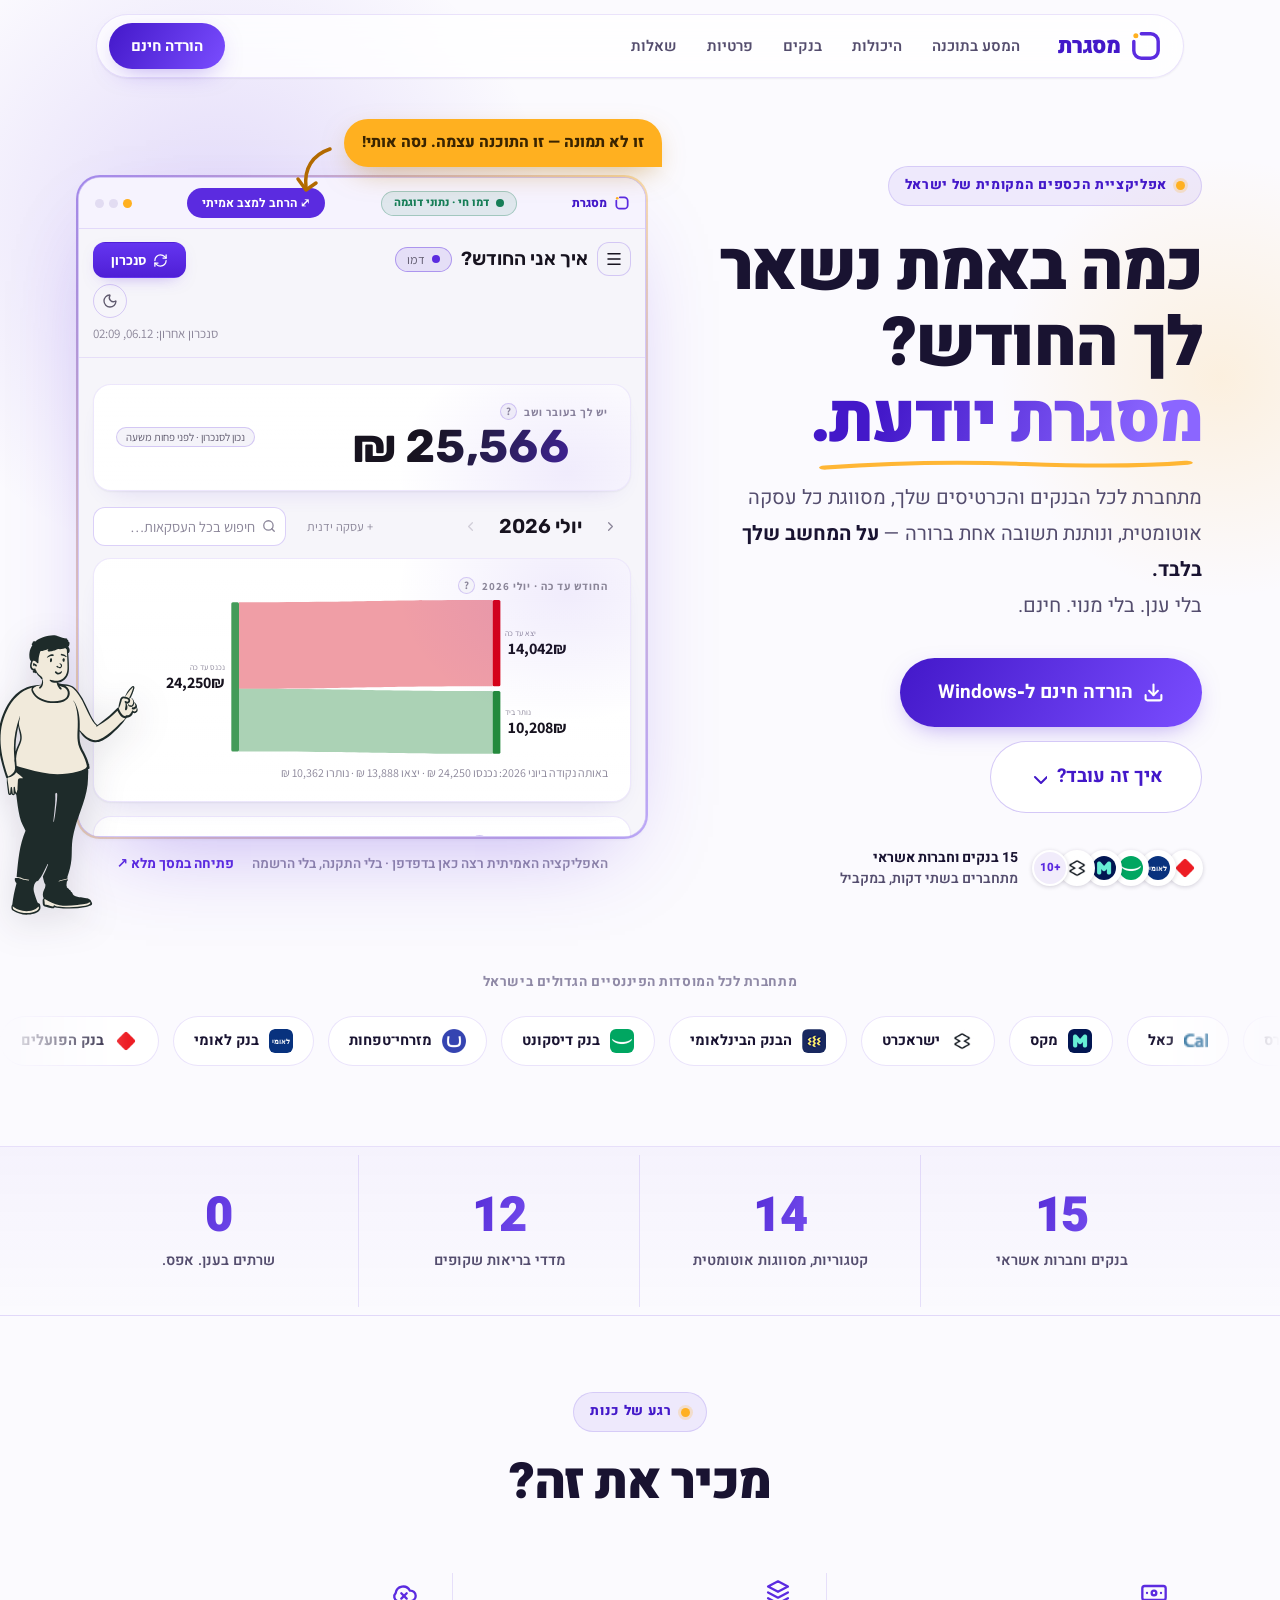
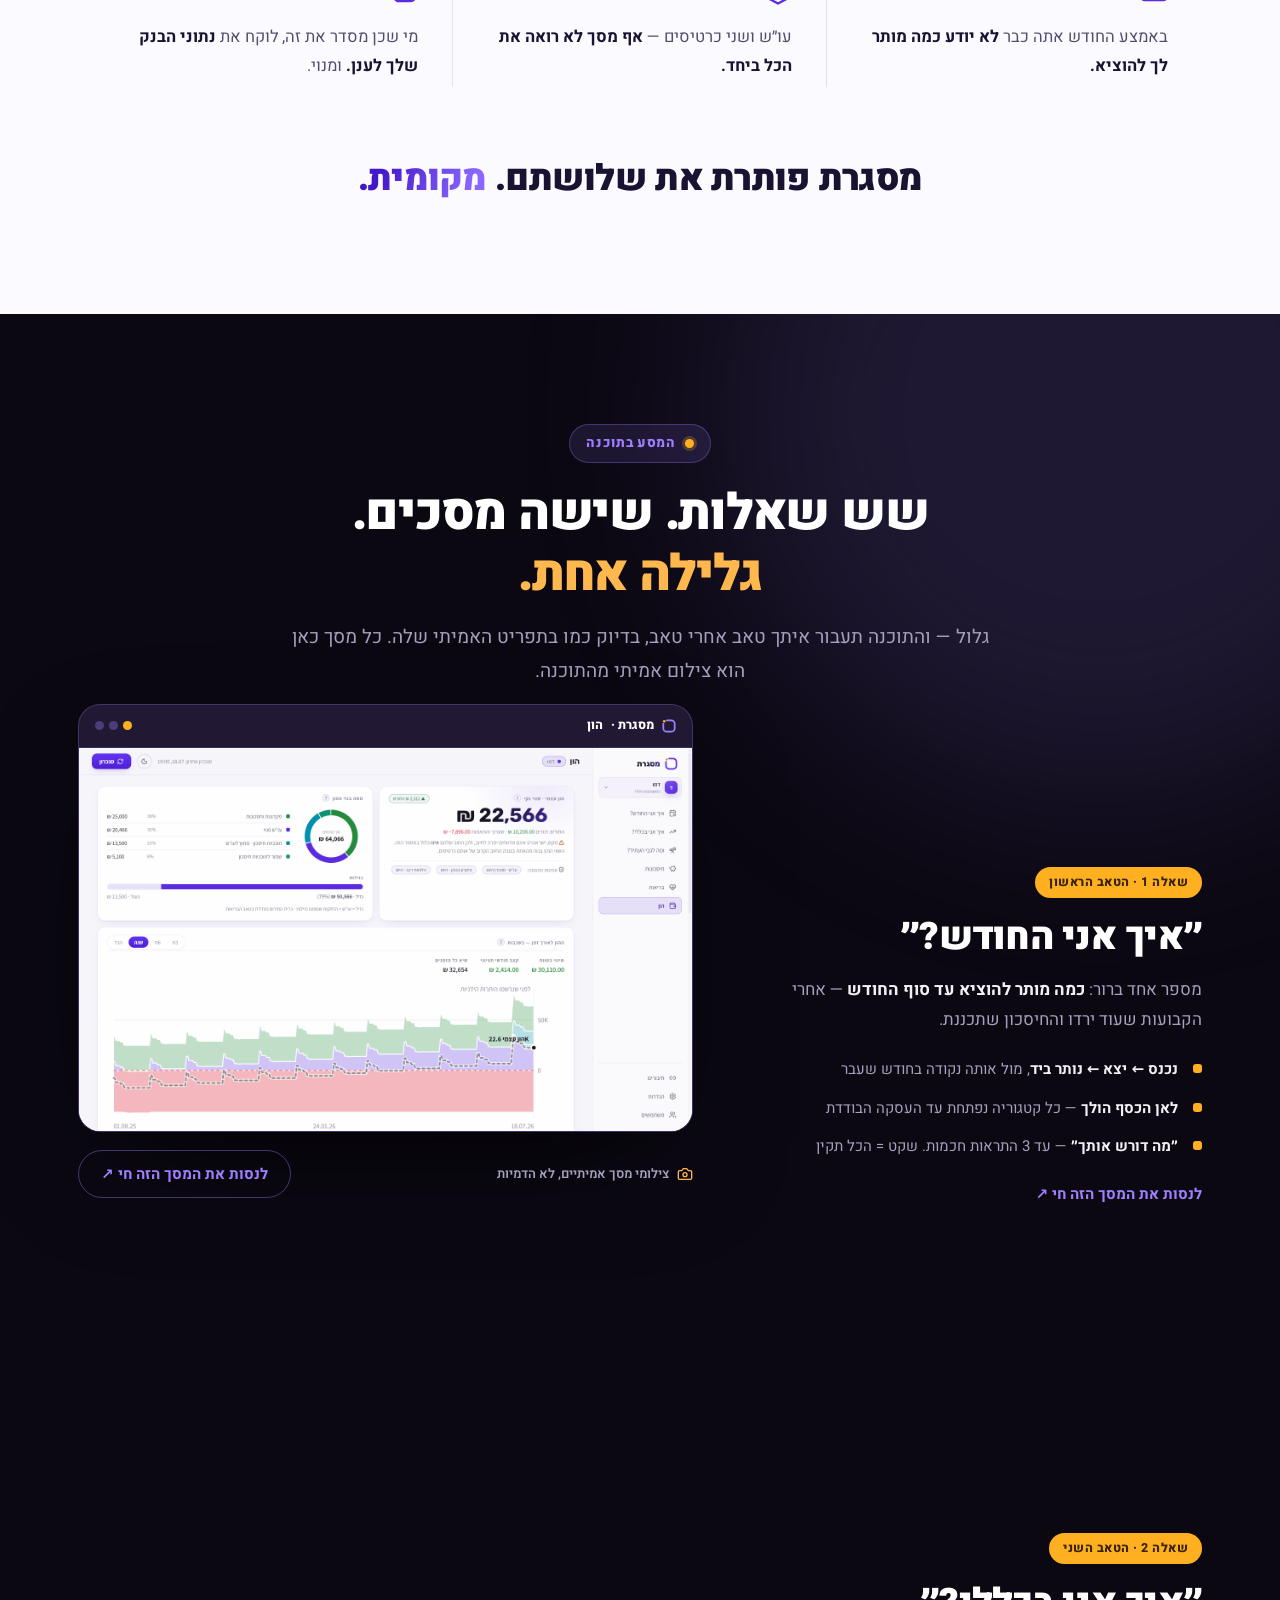
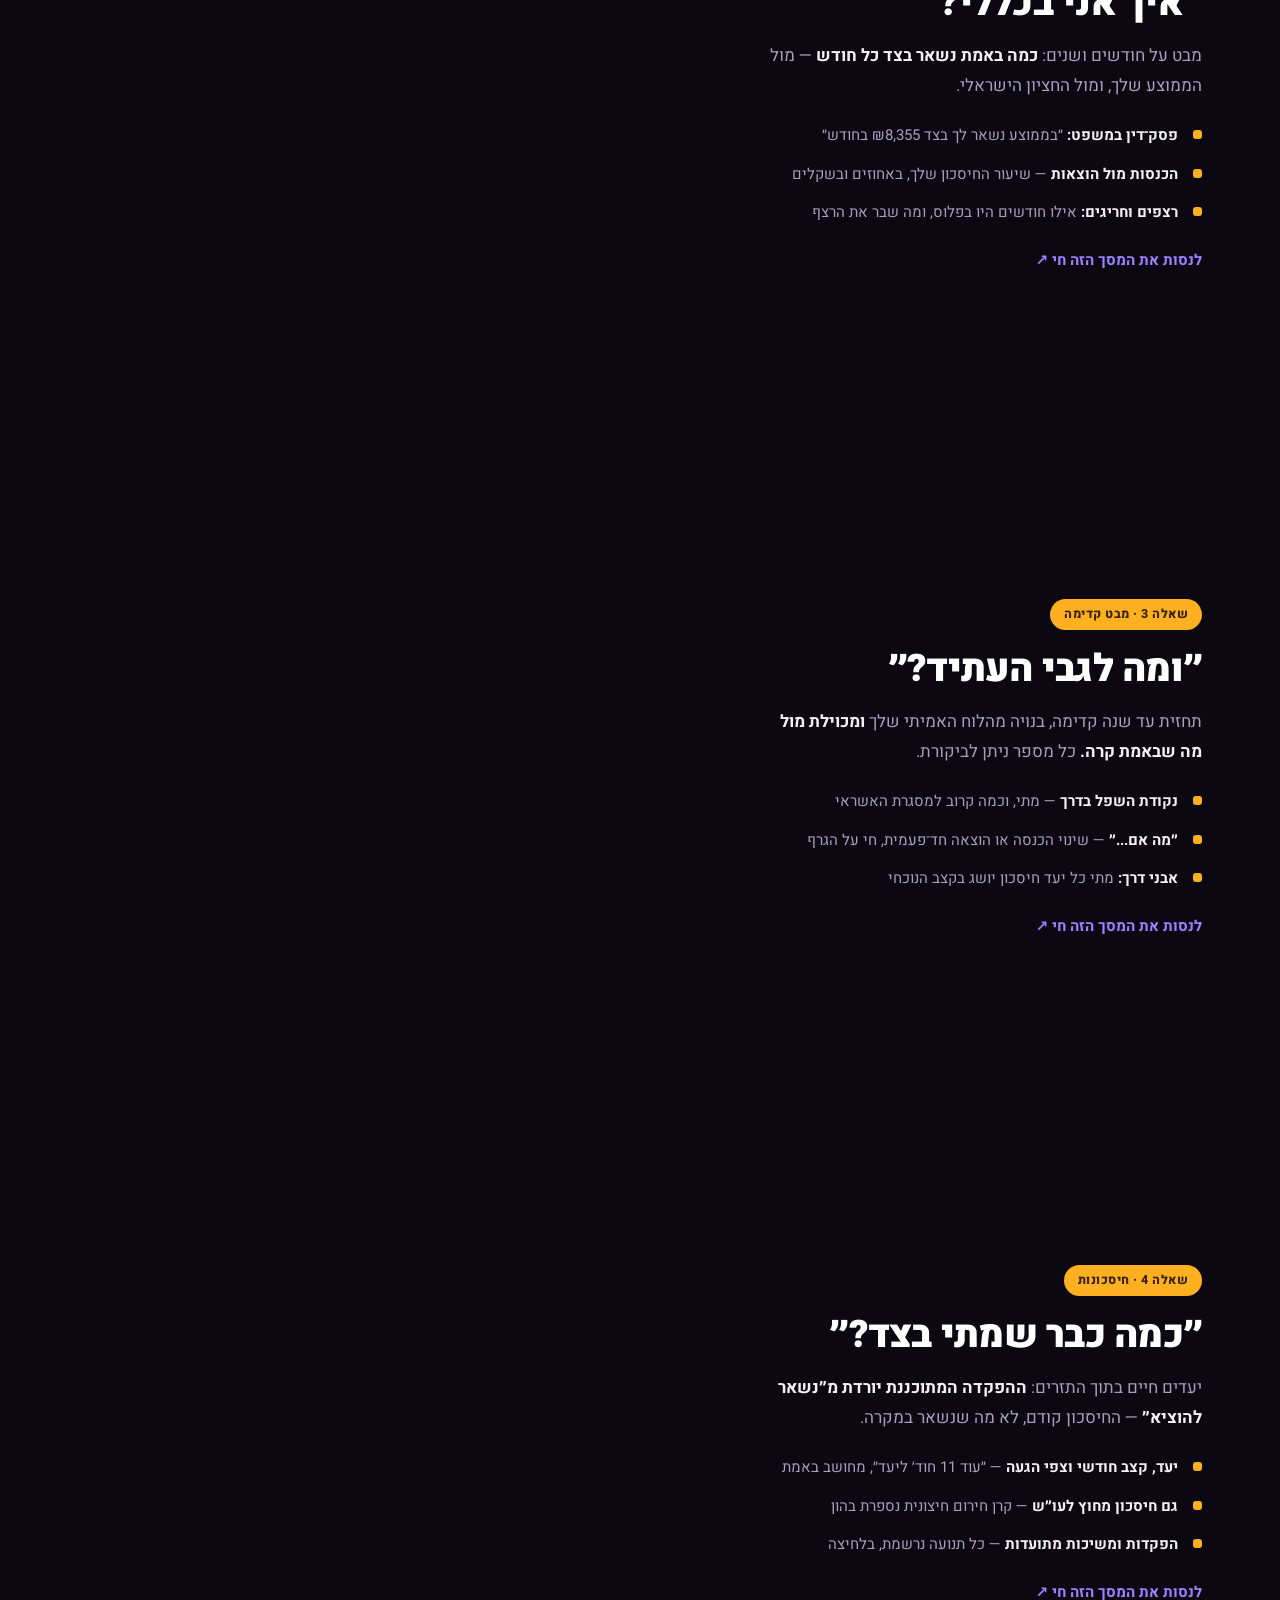
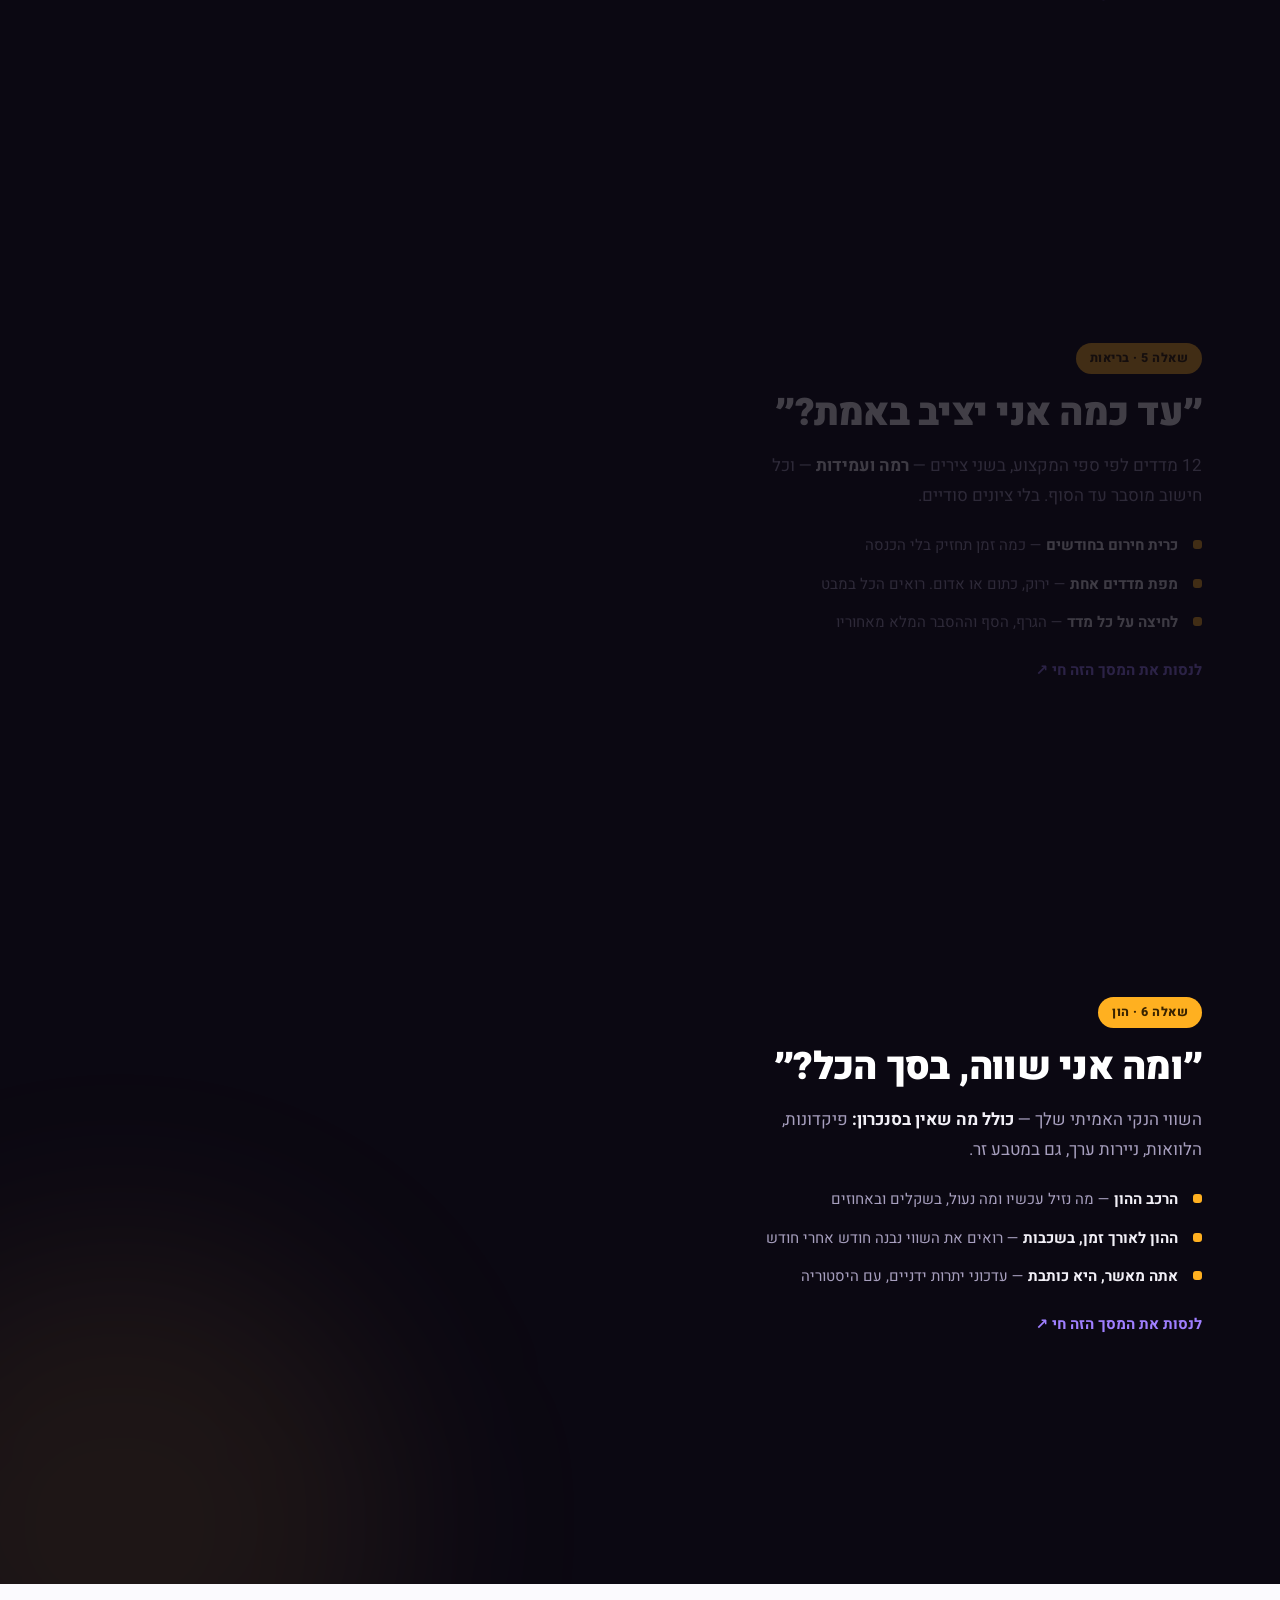
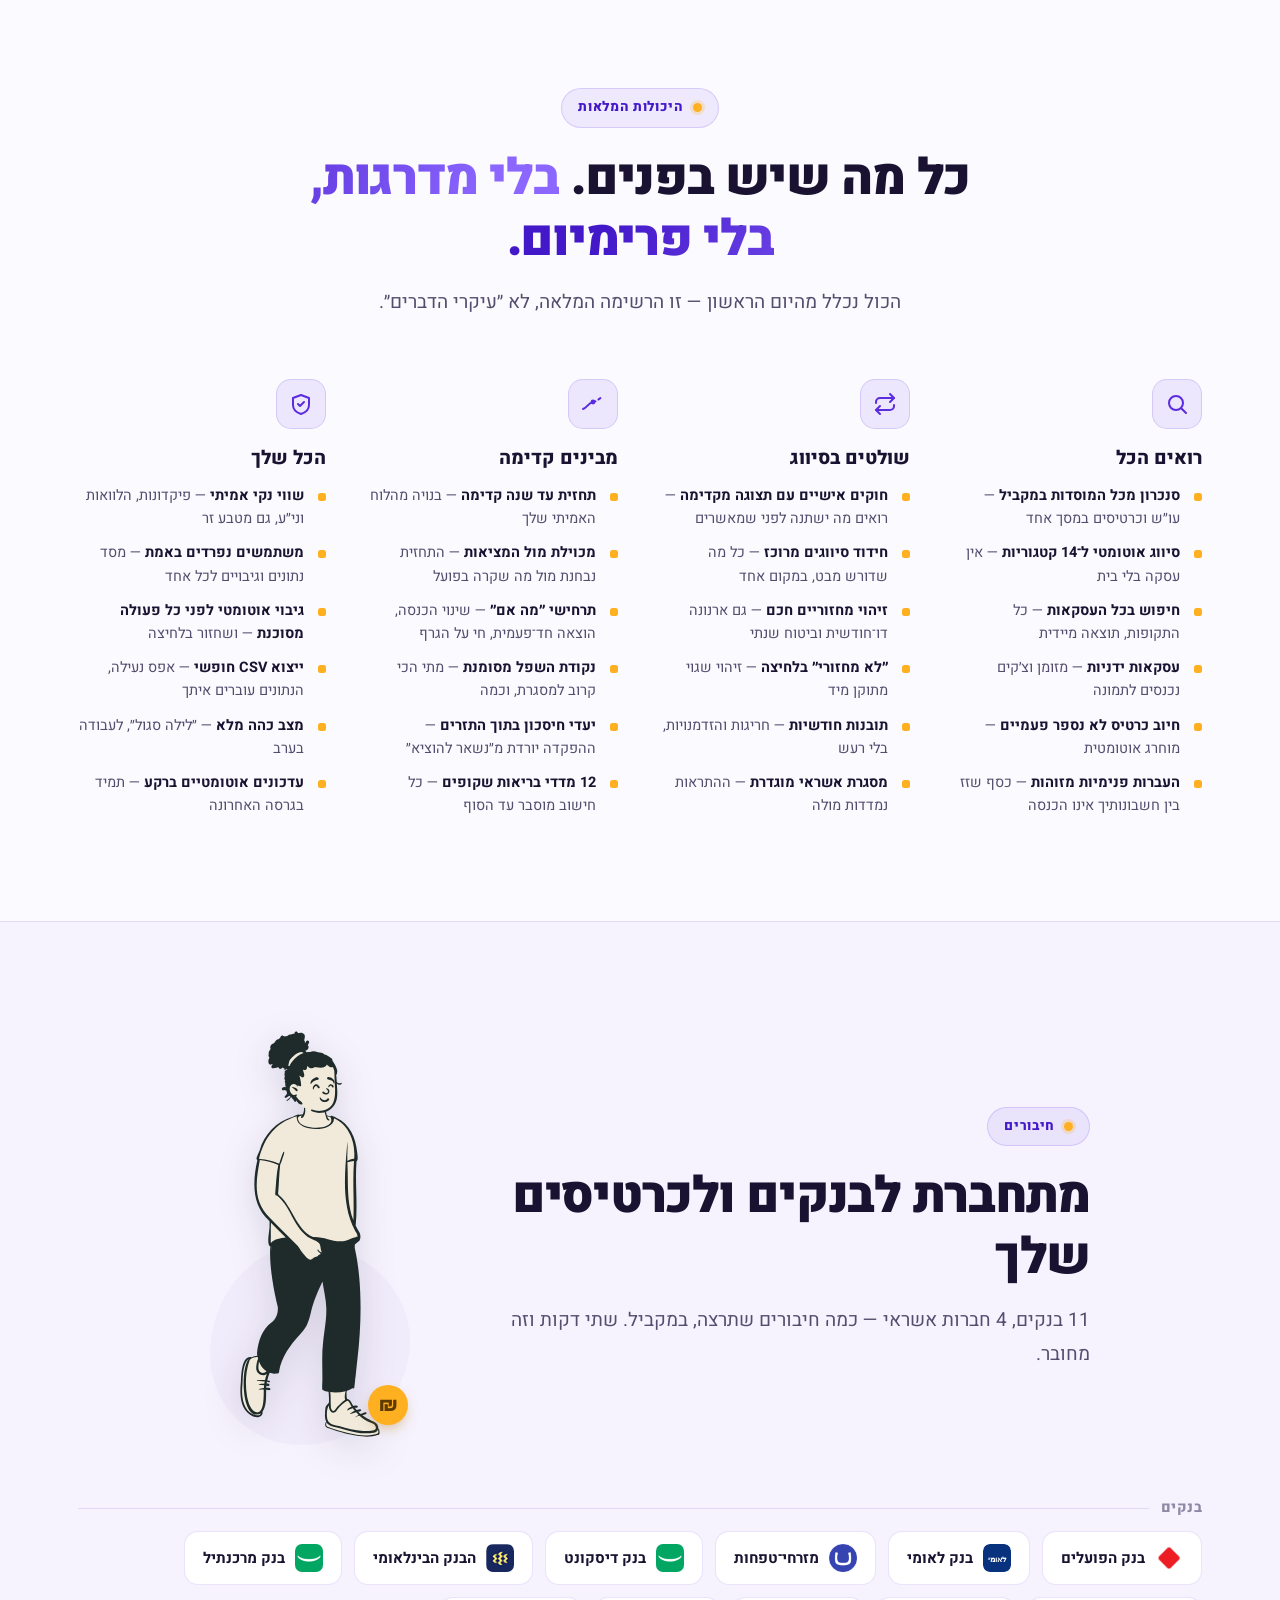
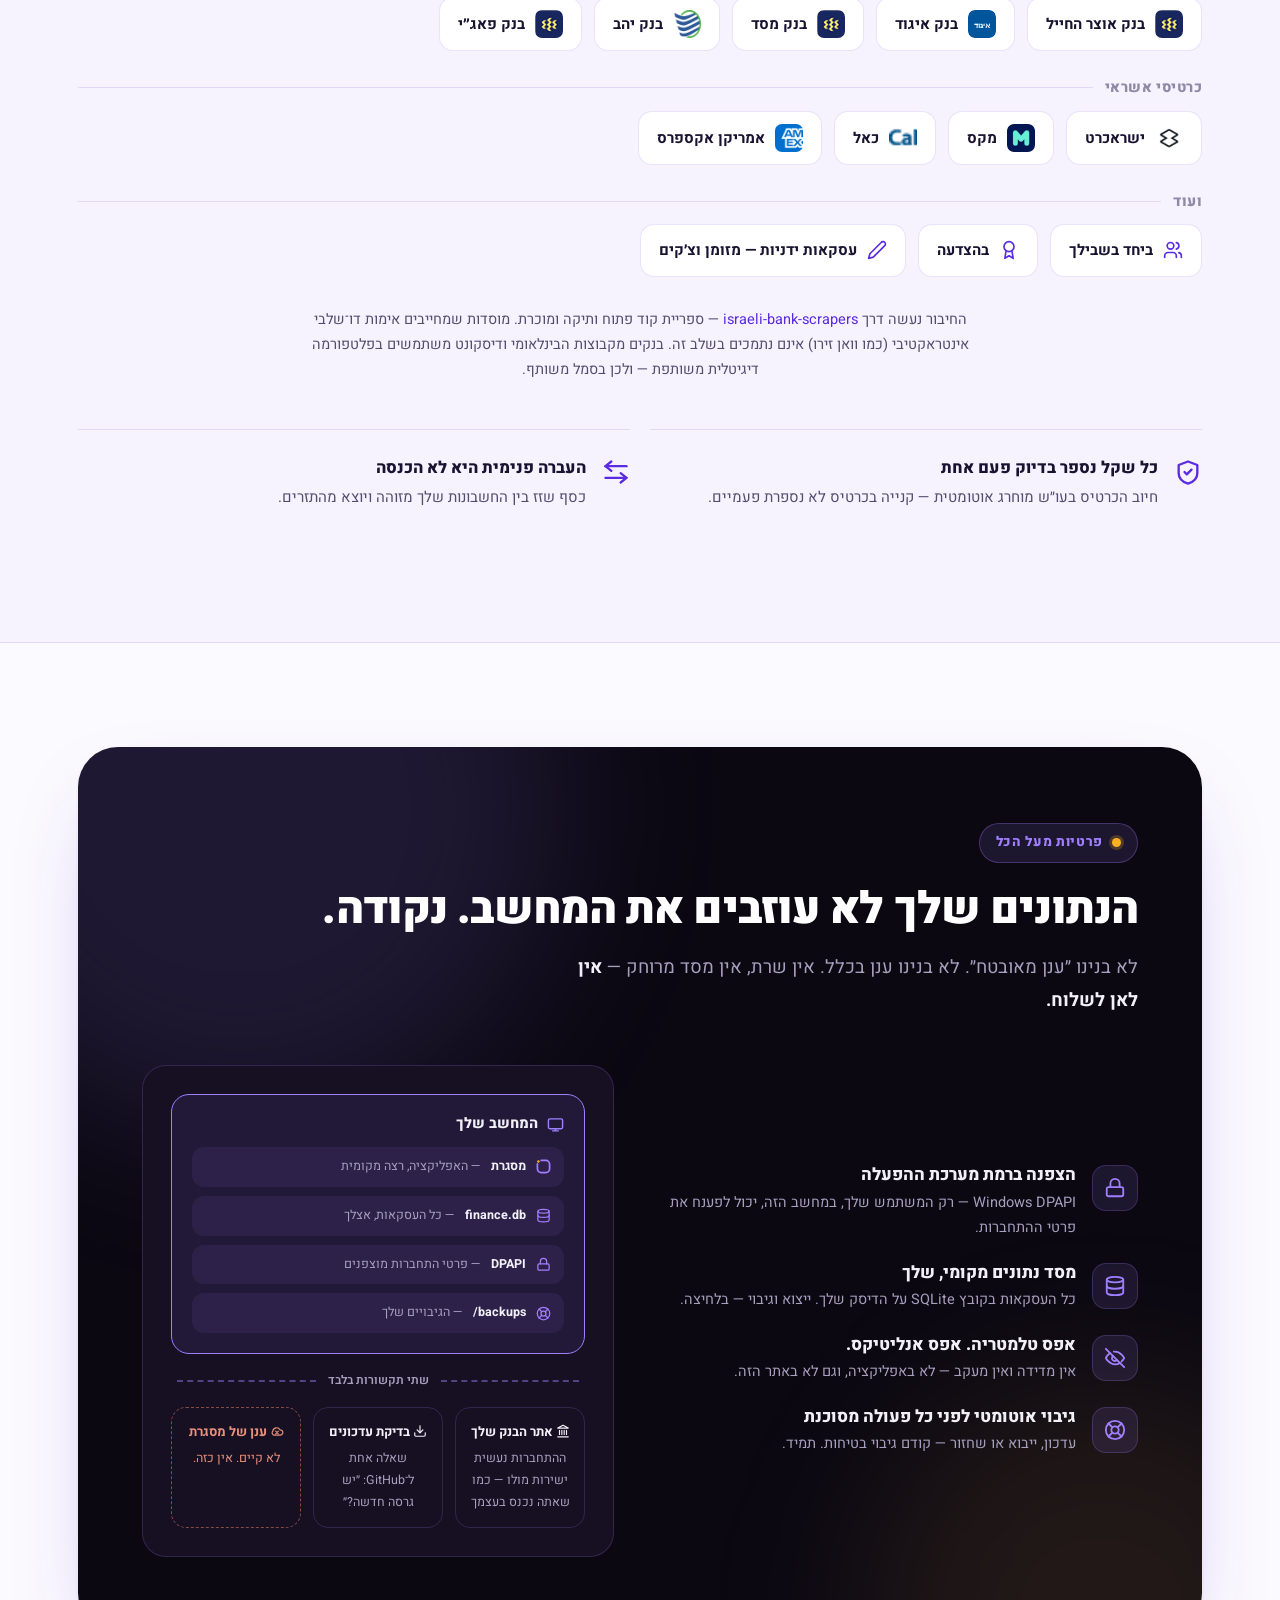
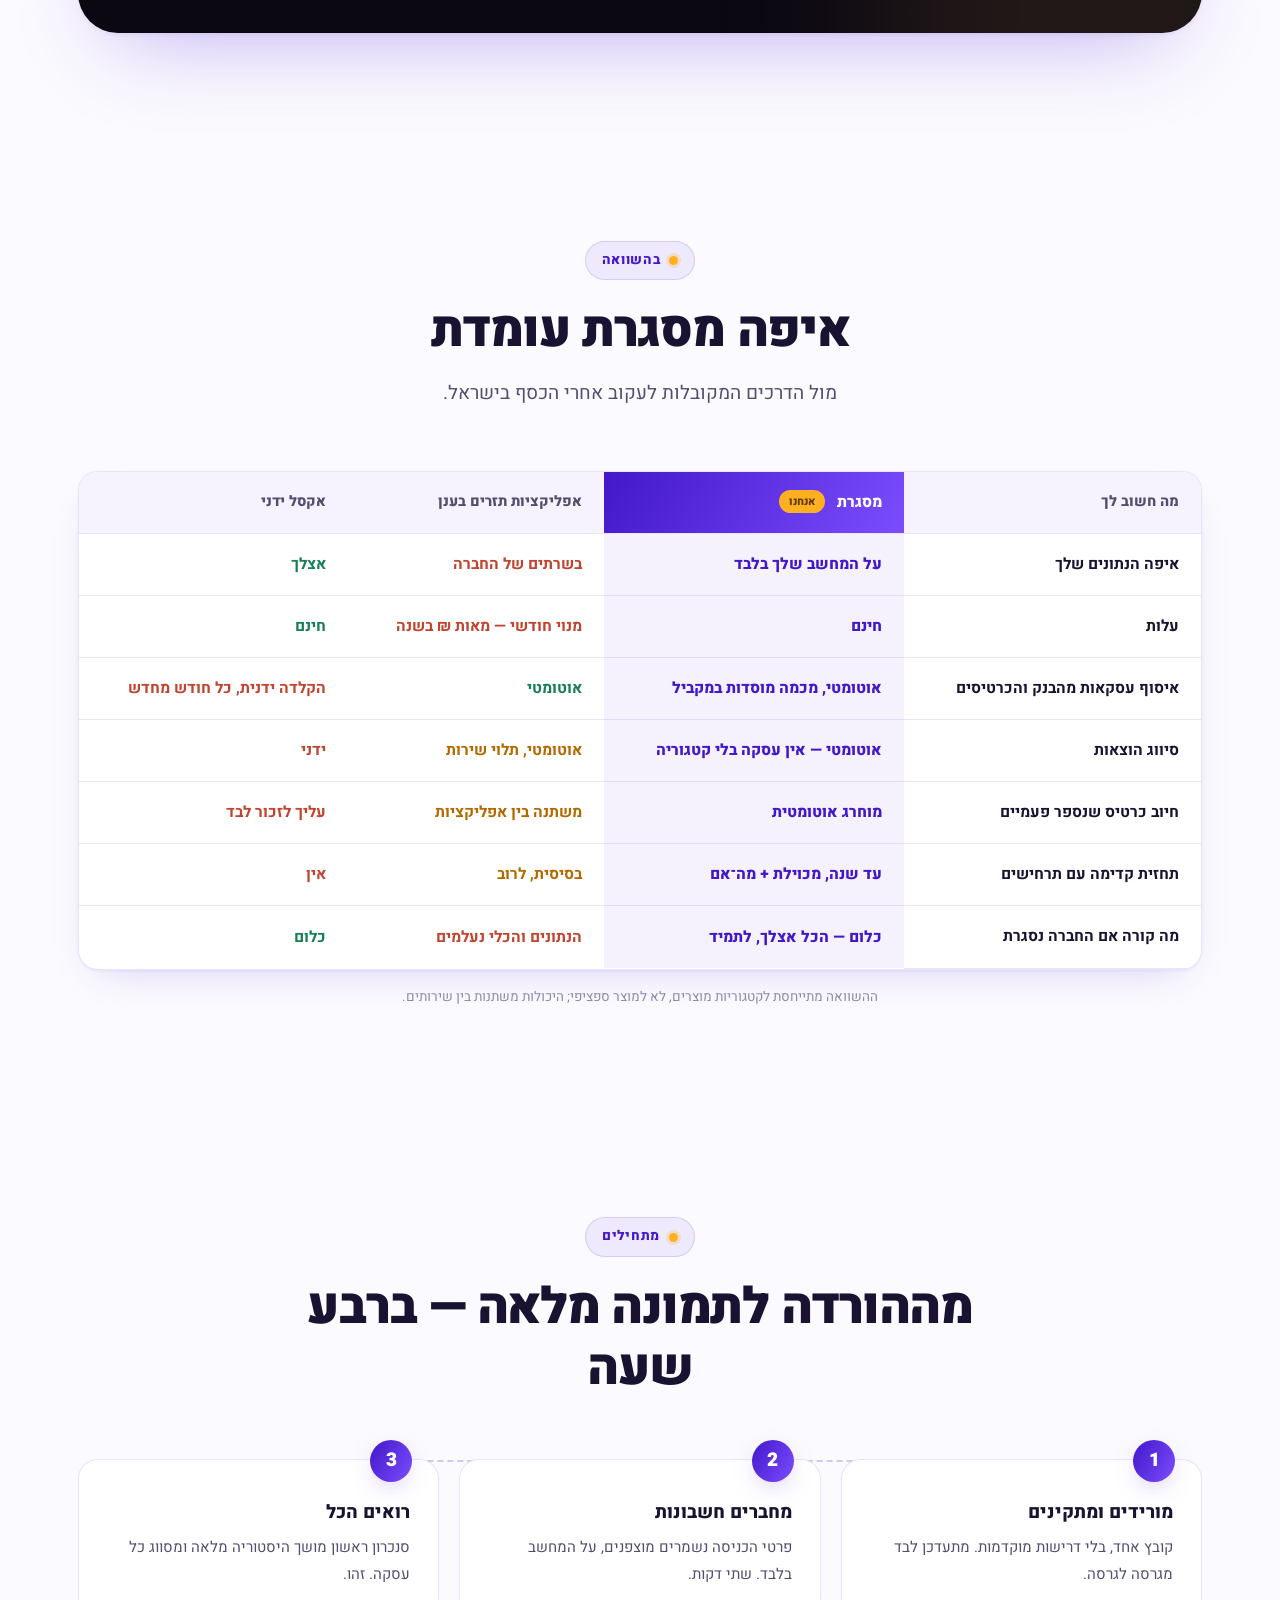
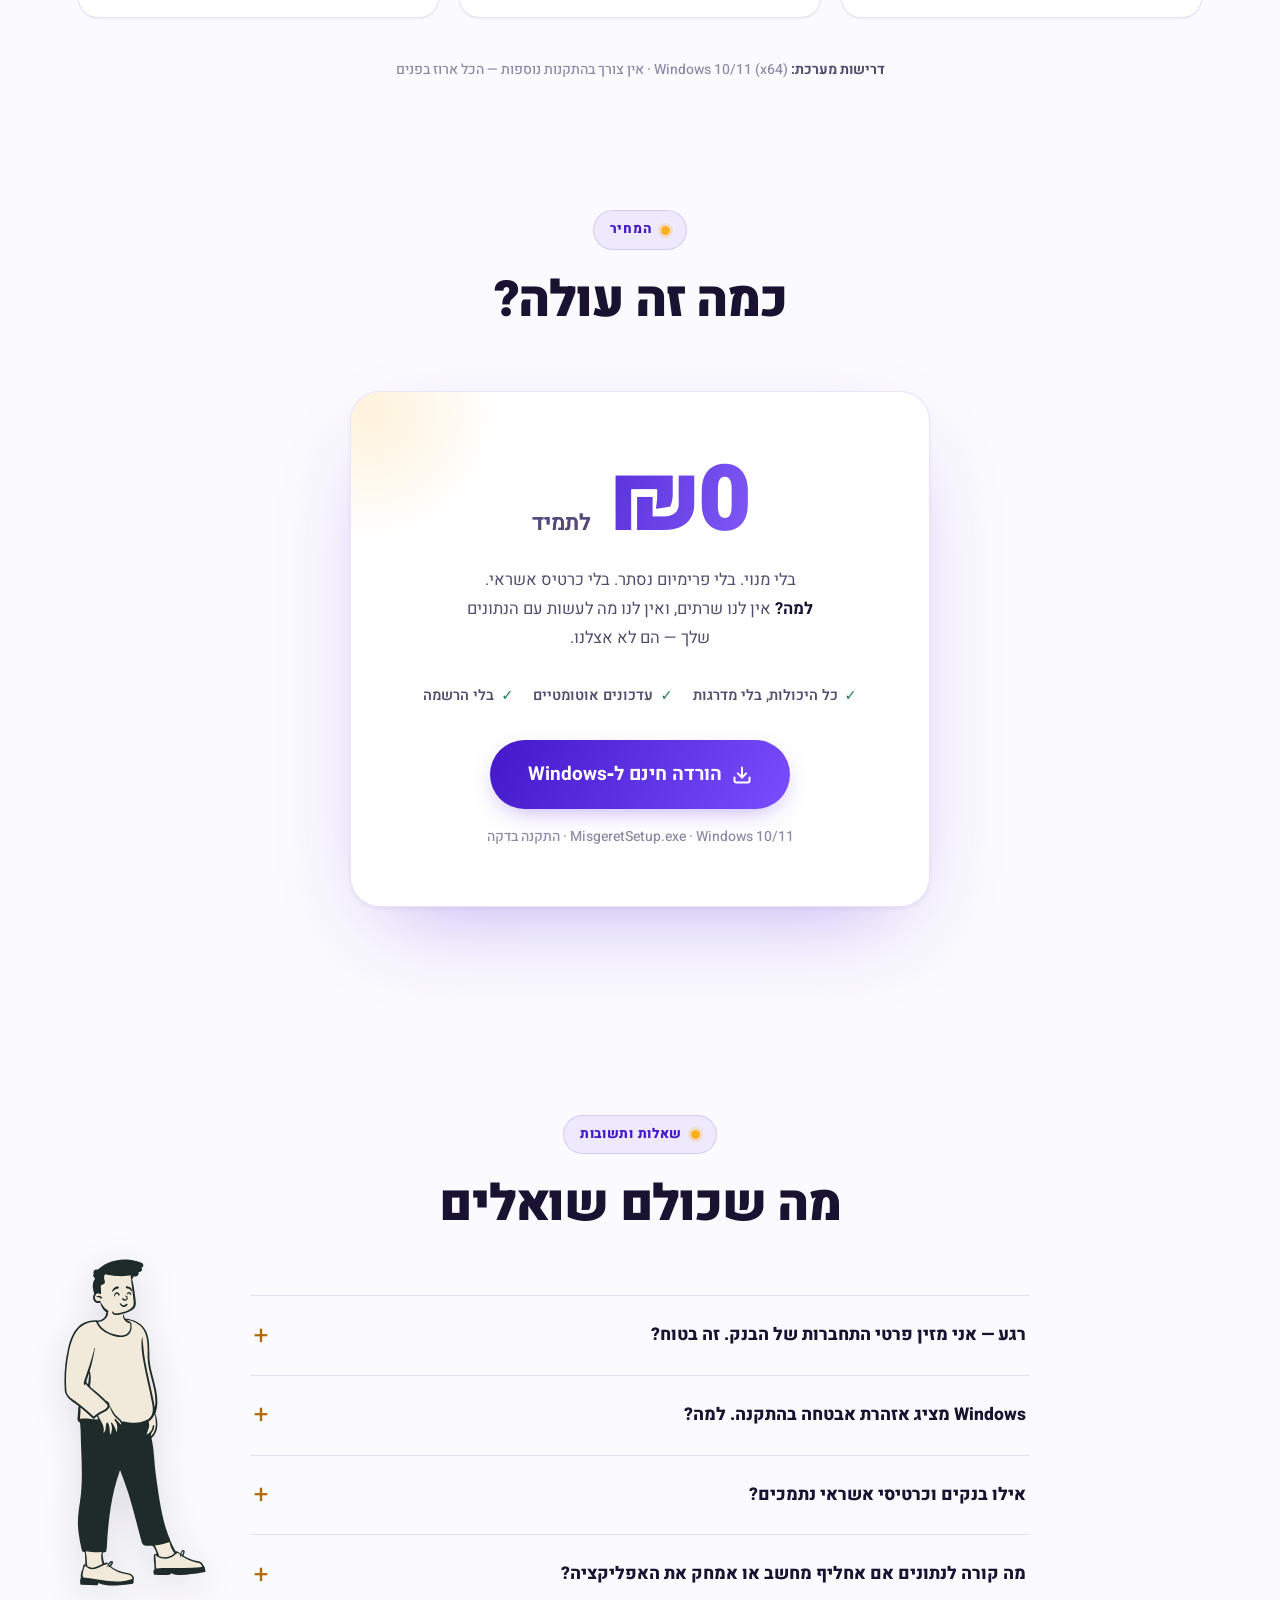
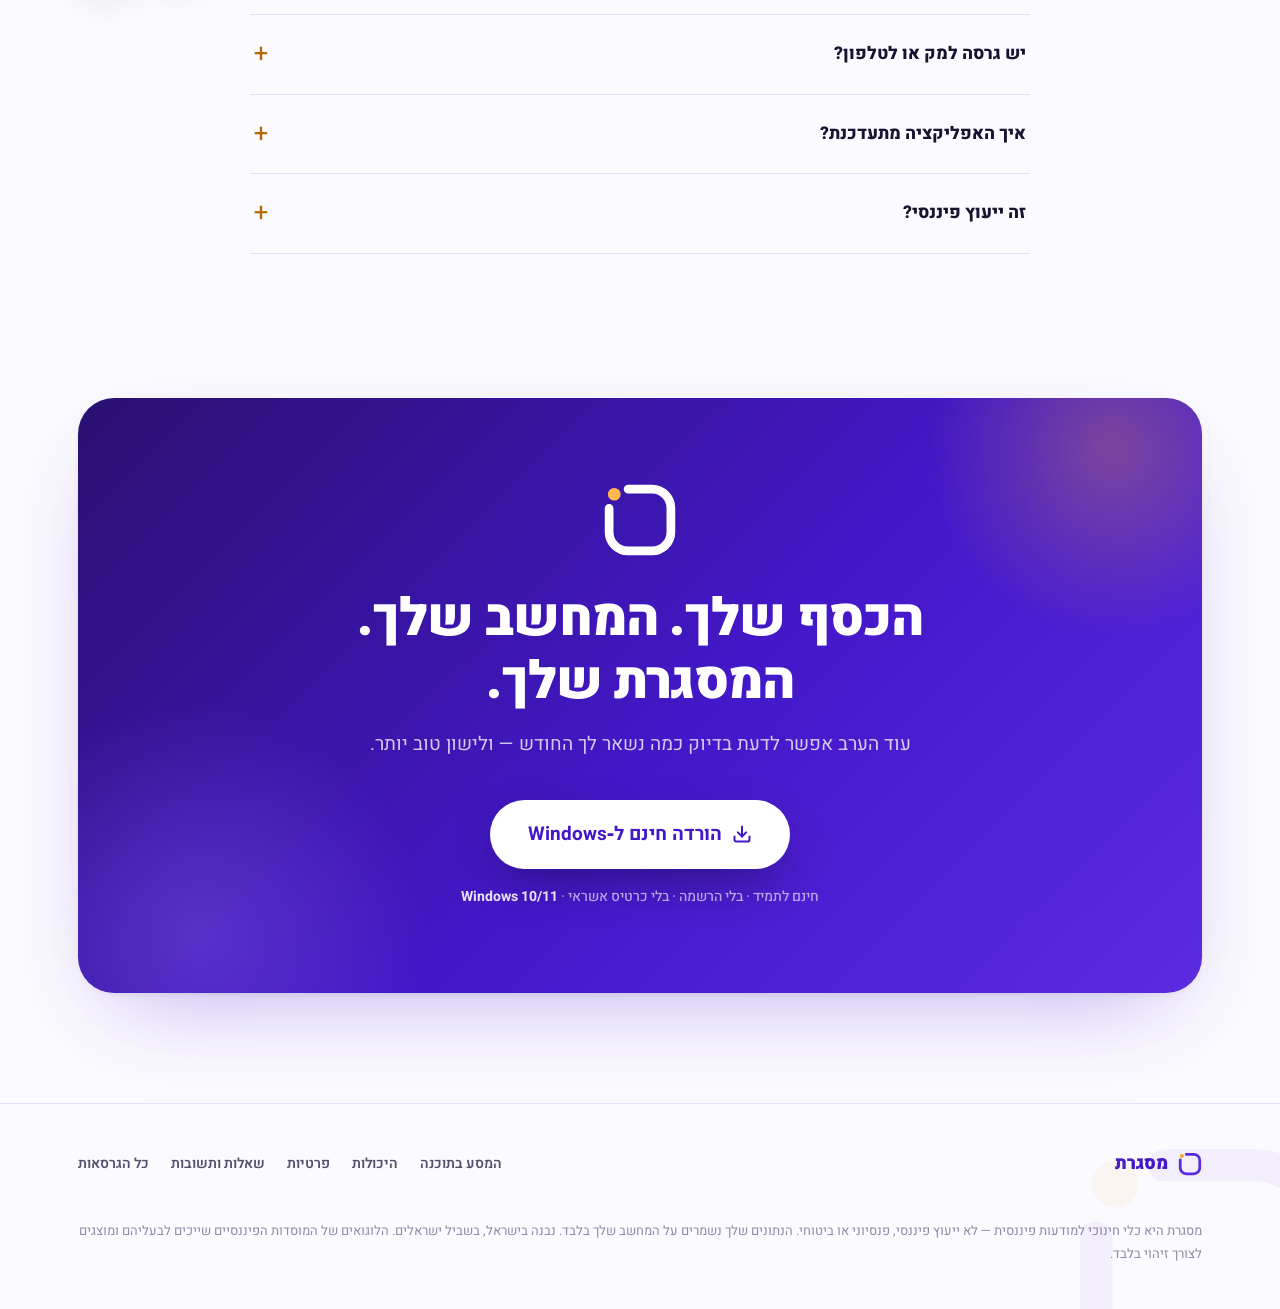
==== commit 9ccbdd2e: "fix(site): mobile deep-pass - responsive demo (donut stacks under 560px), journey on phones uses per" ====
--- a/index.html
+++ b/index.html
@@ -138,9 +138,10 @@
 
 /* ---------- hero ---------- */
 .hero{padding:88px 0 34px;overflow:visible;position:relative}
-.hero::before{content:'';position:absolute;top:-220px;inset-inline-end:-160px;width:760px;height:760px;border-radius:50%;background:radial-gradient(circle,rgba(91,43,224,.16),transparent 62%);pointer-events:none}
-.hero::after{content:'';position:absolute;top:40px;inset-inline-start:-200px;width:520px;height:520px;border-radius:50%;background:radial-gradient(circle,rgba(255,176,32,.14),transparent 60%);pointer-events:none}
-.hero .container{position:relative;z-index:1}
+/* glows sit at z -1 so the hero keeps NO stacking context — the expanded demo
+   (position:fixed, z 300) must escape to root, above the blurred backdrop (z 290) */
+.hero::before{content:'';position:absolute;z-index:-1;top:-220px;inset-inline-end:-160px;width:760px;height:760px;border-radius:50%;background:radial-gradient(circle,rgba(91,43,224,.16),transparent 62%);pointer-events:none}
+.hero::after{content:'';position:absolute;z-index:-1;top:40px;inset-inline-start:-200px;width:520px;height:520px;border-radius:50%;background:radial-gradient(circle,rgba(255,176,32,.14),transparent 60%);pointer-events:none}
 .hl-wrap{position:relative;display:inline-block}
 .hl-wrap .squig{position:absolute;inset-inline:2%;bottom:-12px;width:96%;height:12px}
 .hero-grid{display:grid;grid-template-columns:minmax(0,47fr) minmax(0,53fr);gap:52px;align-items:center}
@@ -273,6 +274,10 @@
 .jr-real .cam{color:var(--night-sun)}
 .jr-under .btn-ghost{background:transparent;color:var(--night-lav);border-color:rgba(159,127,255,.4)}
 .jr-under .btn-ghost:hover{background:rgba(159,127,255,.12)}
+/* mobile: each step carries its own app frame — nothing sticky, nothing covered */
+.jr-mini{display:none;background:var(--night-2);border:1px solid rgba(159,127,255,.32);border-radius:18px;overflow:hidden;box-shadow:0 24px 70px -28px rgba(0,0,0,.7);margin:2px 0 20px}
+.jr-mini .jr-bar{border-radius:0}
+.jr-mini img{display:block;width:100%;height:auto;background:#fff}
 
 /* ---------- capability wall ---------- */
 .cap-wall{display:grid;grid-template-columns:repeat(4,1fr);gap:48px 44px}
@@ -427,9 +432,9 @@
   .hero-grid{grid-template-columns:1fr;gap:56px}
   .hero-visual .peep-hello{display:none}
   .jr-grid{grid-template-columns:1fr;gap:0}
-  .jr-visual{order:-1;position:sticky;top:78px;z-index:5}
-  .jr-under{display:none}
-  .jr-step{min-height:60vh;padding:46px 0 26px}
+  .jr-visual{display:none}
+  .jr-mini{display:block}
+  .jr-step{min-height:0;padding:34px 0;opacity:1;transform:none}
   .privacy-grid{grid-template-columns:1fr}
   .steps{grid-template-columns:1fr 1fr}
   .conn-head{grid-template-columns:1fr;text-align:center}
@@ -457,11 +462,7 @@
   .stat{padding:26px 10px}
   .stat:nth-child(3){border-inline-start:none}
   .journey{padding:76px 0 60px}
-  .jr-visual{top:70px}
-  .jr-step{min-height:56vh}
   .jr-step .desc{font-size:16px}
-  .jr-under{justify-content:center;text-align:center}
-  .jr-under .btn{width:100%}
   .steps,.dedup-strip{grid-template-columns:1fr}
   .steps{gap:34px}
   .privacy-panel{padding:52px 26px;border-radius:30px}
@@ -664,6 +665,10 @@
         <div class="jr-step" data-tab="month" data-label="איך אני החודש?">
           <span class="jr-tag">שאלה 1 · הטאב הראשון</span>
           <h3>״איך אני החודש?״</h3>
+          <div class="jr-mini" aria-hidden="true">
+            <span class="jr-bar"><span class="name">איך אני החודש?</span><span class="dots"><i></i><i></i><i></i></span></span>
+            <img src="shots/month.png" width="2880" height="1800" loading="lazy" decoding="async" alt="">
+          </div>
           <p class="desc">
             מספר אחד ברור: <b>כמה מותר להוציא עד סוף החודש</b> — אחרי הקבועות שעוד ירדו והחיסכון שתכננת.
           </p>
@@ -678,6 +683,10 @@
         <div class="jr-step" data-tab="overview" data-label="איך אני בכללי?">
           <span class="jr-tag">שאלה 2 · הטאב השני</span>
           <h3>״איך אני בכללי?״</h3>
+          <div class="jr-mini" aria-hidden="true">
+            <span class="jr-bar"><span class="name">איך אני בכללי?</span><span class="dots"><i></i><i></i><i></i></span></span>
+            <img src="shots/overview.png" width="2880" height="1800" loading="lazy" decoding="async" alt="">
+          </div>
           <p class="desc">
             מבט על חודשים ושנים: <b>כמה באמת נשאר בצד כל חודש</b> — מול הממוצע שלך, ומול החציון הישראלי.
           </p>
@@ -692,6 +701,10 @@
         <div class="jr-step" data-tab="future" data-label="ומה לגבי העתיד?">
           <span class="jr-tag">שאלה 3 · מבט קדימה</span>
           <h3>״ומה לגבי העתיד?״</h3>
+          <div class="jr-mini" aria-hidden="true">
+            <span class="jr-bar"><span class="name">ומה לגבי העתיד?</span><span class="dots"><i></i><i></i><i></i></span></span>
+            <img src="shots/future.png" width="2880" height="1800" loading="lazy" decoding="async" alt="">
+          </div>
           <p class="desc">
             תחזית עד שנה קדימה, בנויה מהלוח האמיתי שלך <b>ומכוילת מול מה שבאמת קרה.</b> כל מספר ניתן לביקורת.
           </p>
@@ -706,6 +719,10 @@
         <div class="jr-step" data-tab="savings" data-label="חיסכונות">
           <span class="jr-tag">שאלה 4 · חיסכונות</span>
           <h3>״כמה כבר שמתי בצד?״</h3>
+          <div class="jr-mini" aria-hidden="true">
+            <span class="jr-bar"><span class="name">חיסכונות</span><span class="dots"><i></i><i></i><i></i></span></span>
+            <img src="shots/savings.png" width="2880" height="1800" loading="lazy" decoding="async" alt="">
+          </div>
           <p class="desc">
             יעדים חיים בתוך התזרים: <b>ההפקדה המתוכננת יורדת מ״נשאר להוציא״</b> — החיסכון קודם, לא מה שנשאר במקרה.
           </p>
@@ -720,6 +737,10 @@
         <div class="jr-step" data-tab="health" data-label="בריאות פיננסית">
           <span class="jr-tag">שאלה 5 · בריאות</span>
           <h3>״עד כמה אני יציב באמת?״</h3>
+          <div class="jr-mini" aria-hidden="true">
+            <span class="jr-bar"><span class="name">בריאות פיננסית</span><span class="dots"><i></i><i></i><i></i></span></span>
+            <img src="shots/health.png" width="2880" height="1800" loading="lazy" decoding="async" alt="">
+          </div>
           <p class="desc">
             12 מדדים לפי ספי המקצוע, בשני צירים — <b>רמה ועמידות</b> — וכל חישוב מוסבר עד הסוף. בלי ציונים סודיים.
           </p>
@@ -734,6 +755,10 @@
         <div class="jr-step" data-tab="networth" data-label="הון">
           <span class="jr-tag">שאלה 6 · הון</span>
           <h3>״ומה אני שווה, בסך הכל?״</h3>
+          <div class="jr-mini" aria-hidden="true">
+            <span class="jr-bar"><span class="name">הון</span><span class="dots"><i></i><i></i><i></i></span></span>
+            <img src="shots/networth.png" width="2880" height="1800" loading="lazy" decoding="async" alt="">
+          </div>
           <p class="desc">
             השווי הנקי האמיתי שלך — <b>כולל מה שאין בסנכרון:</b> פיקדונות, הלוואות, ניירות ערך, גם במטבע זר.
           </p>
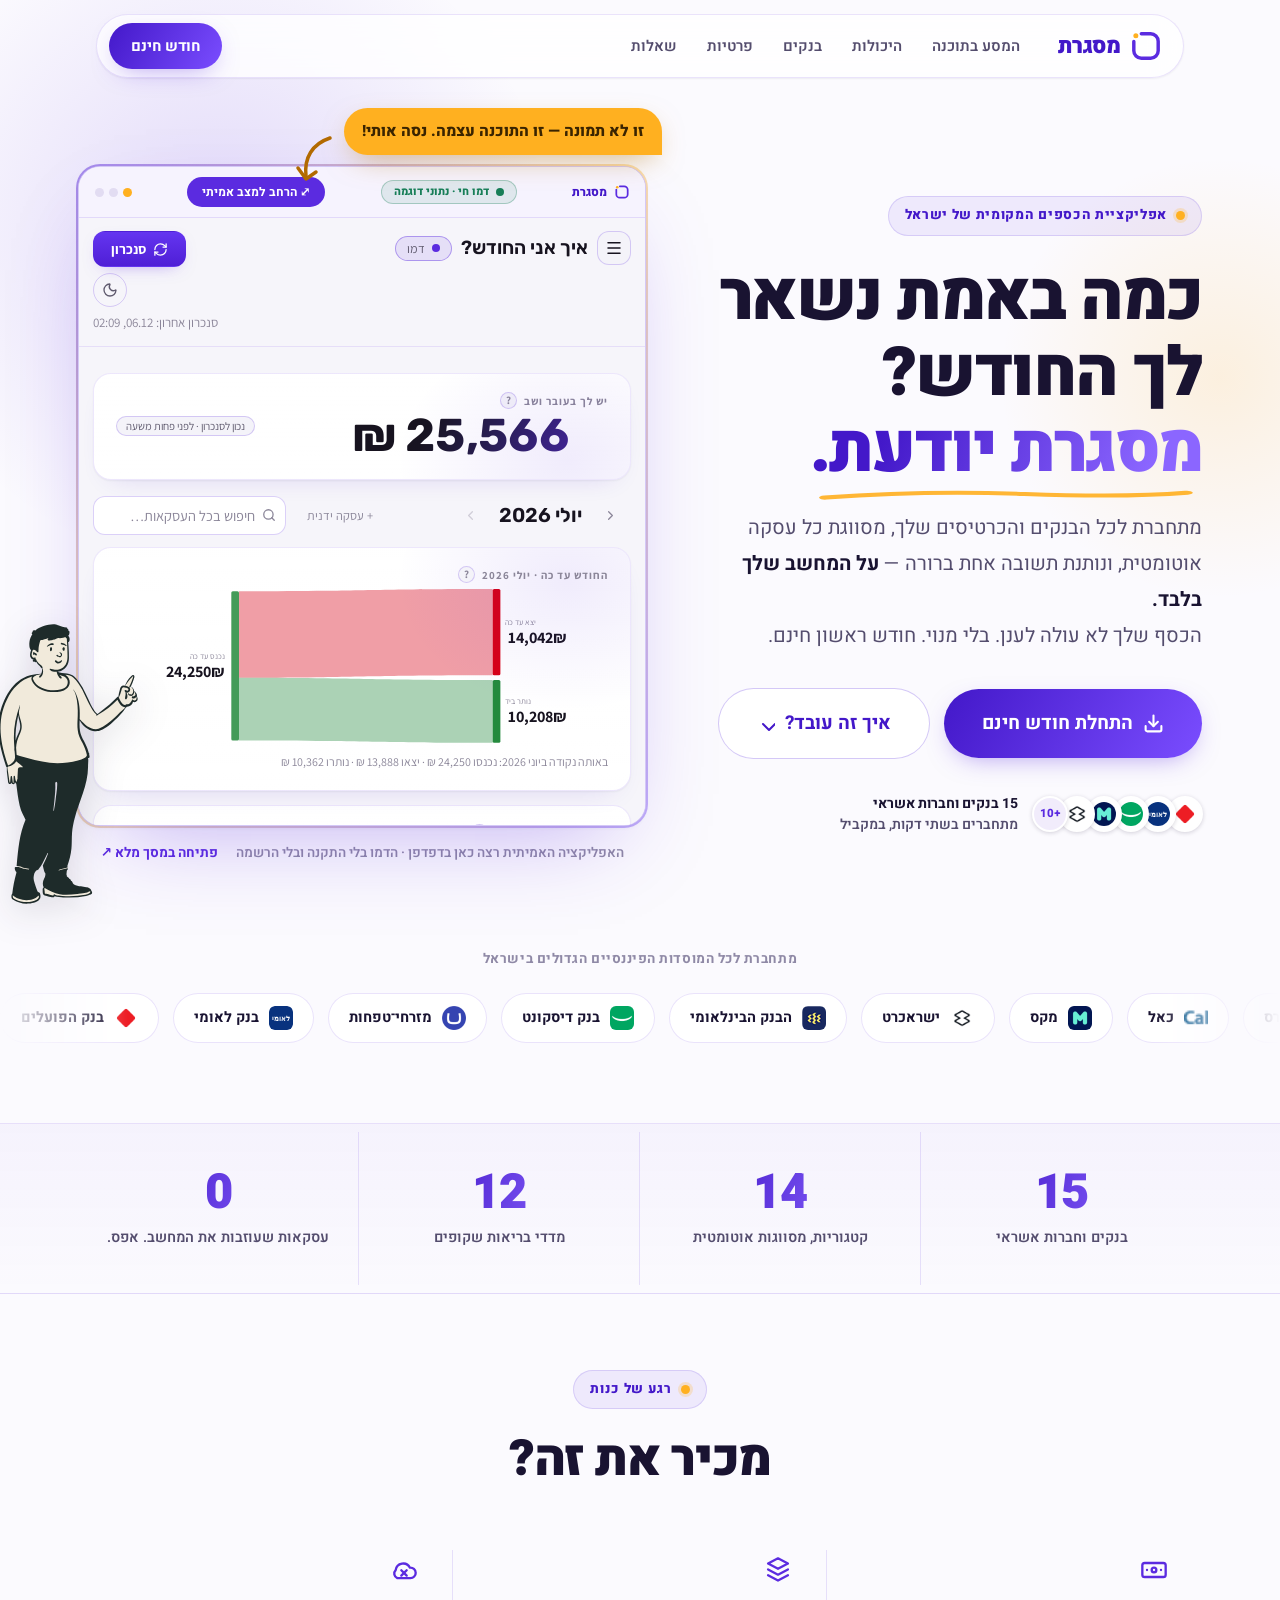
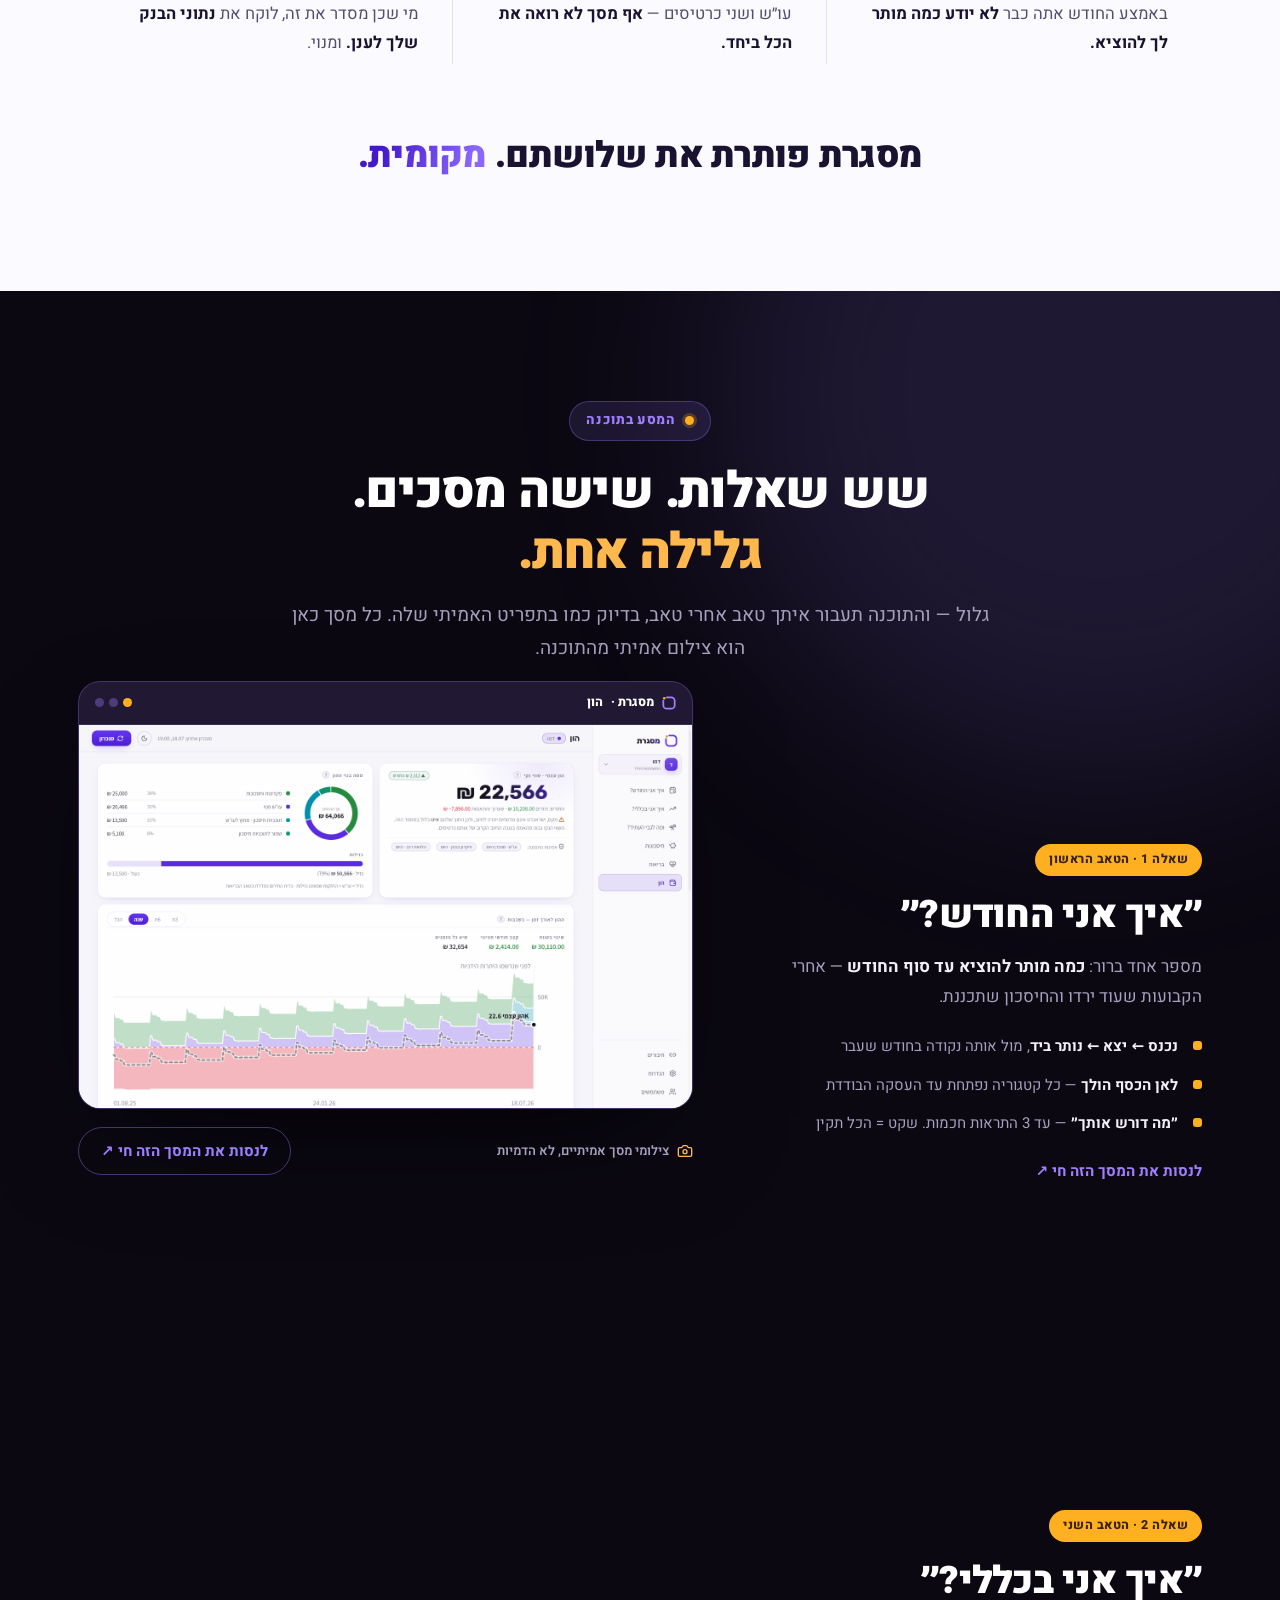
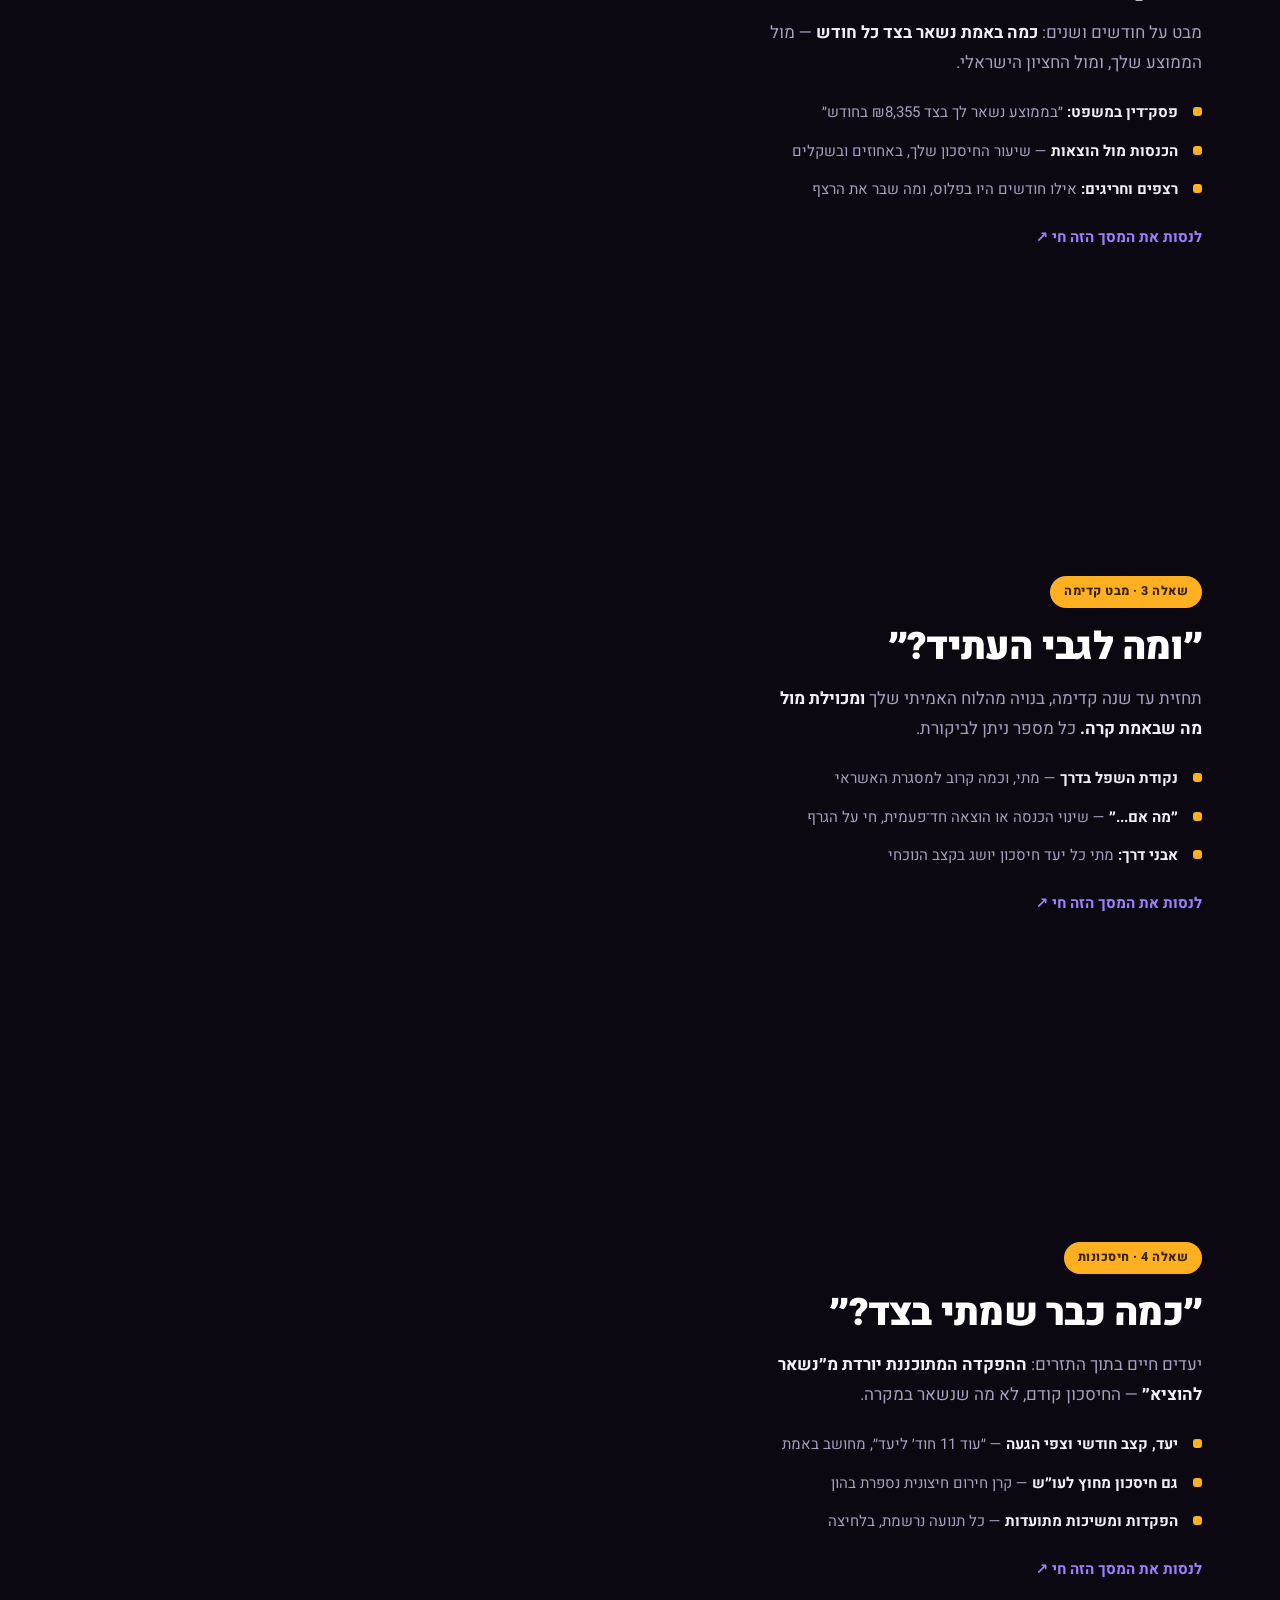
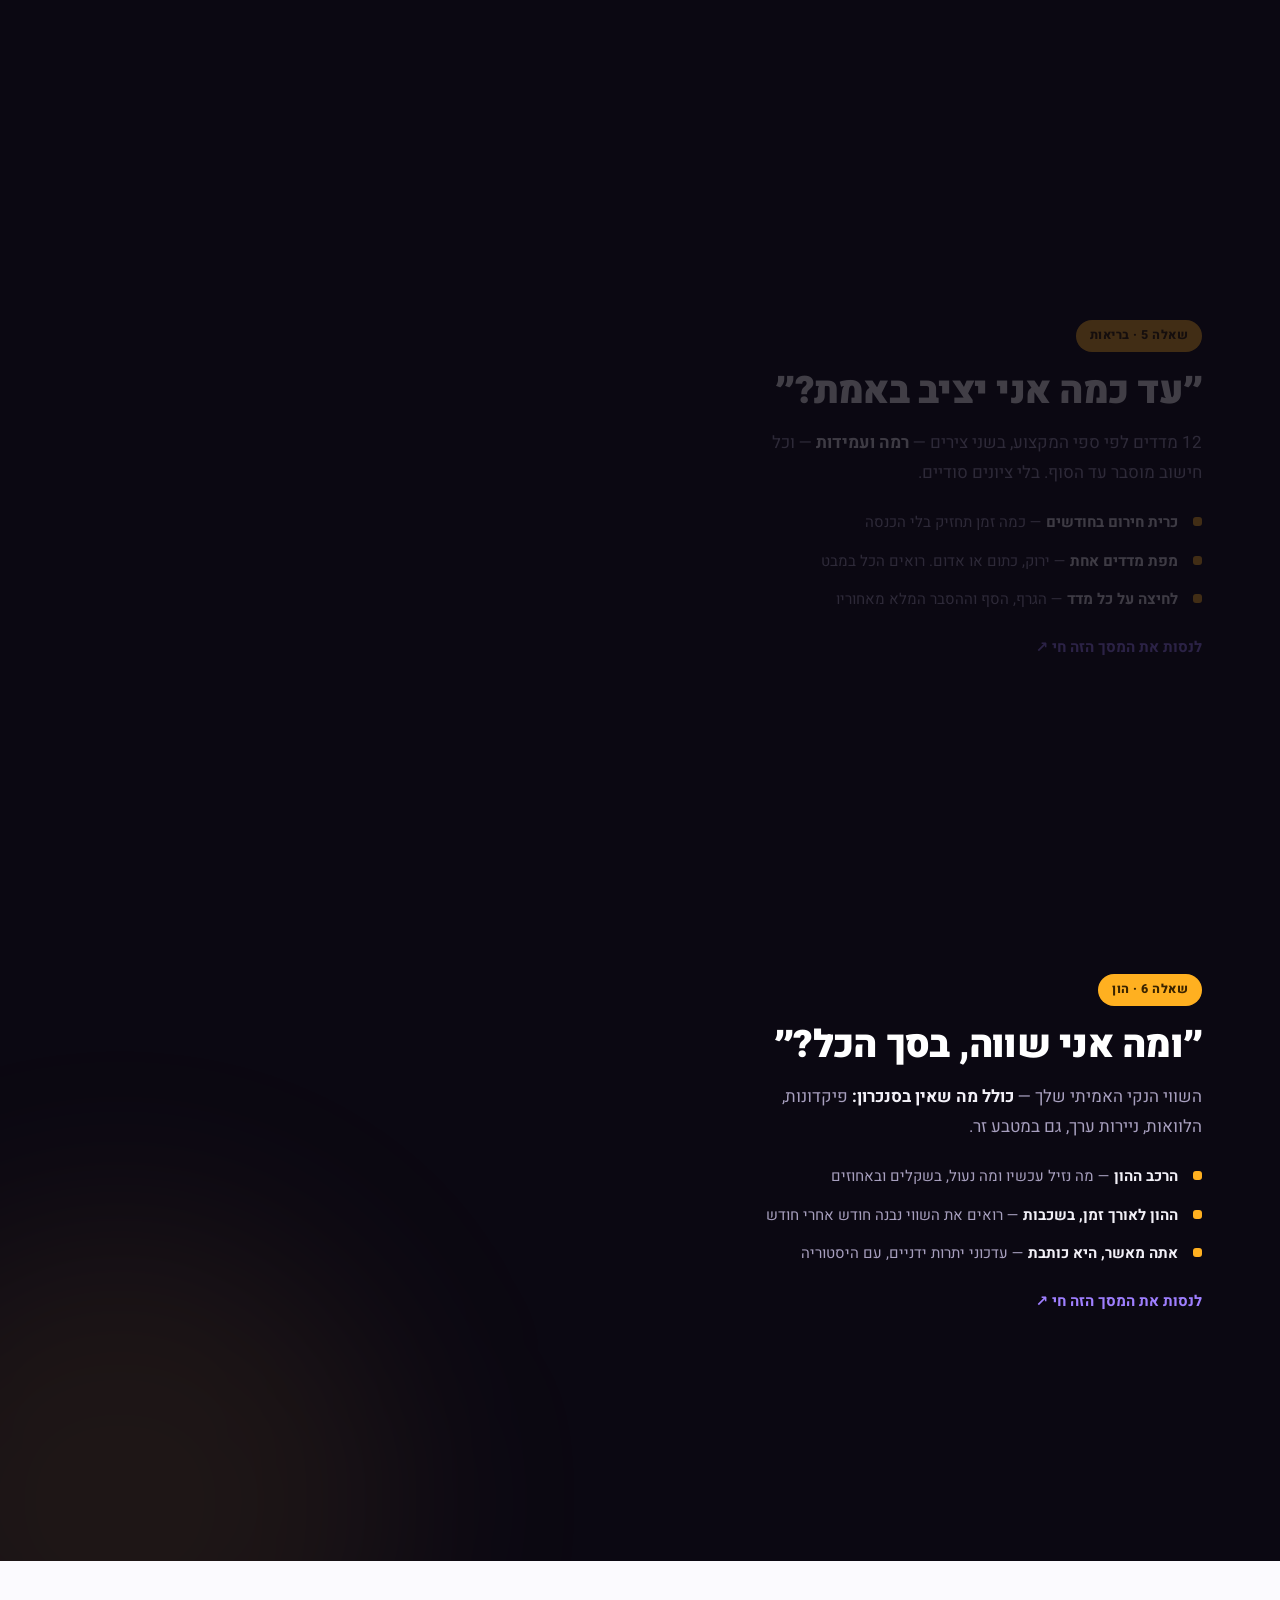
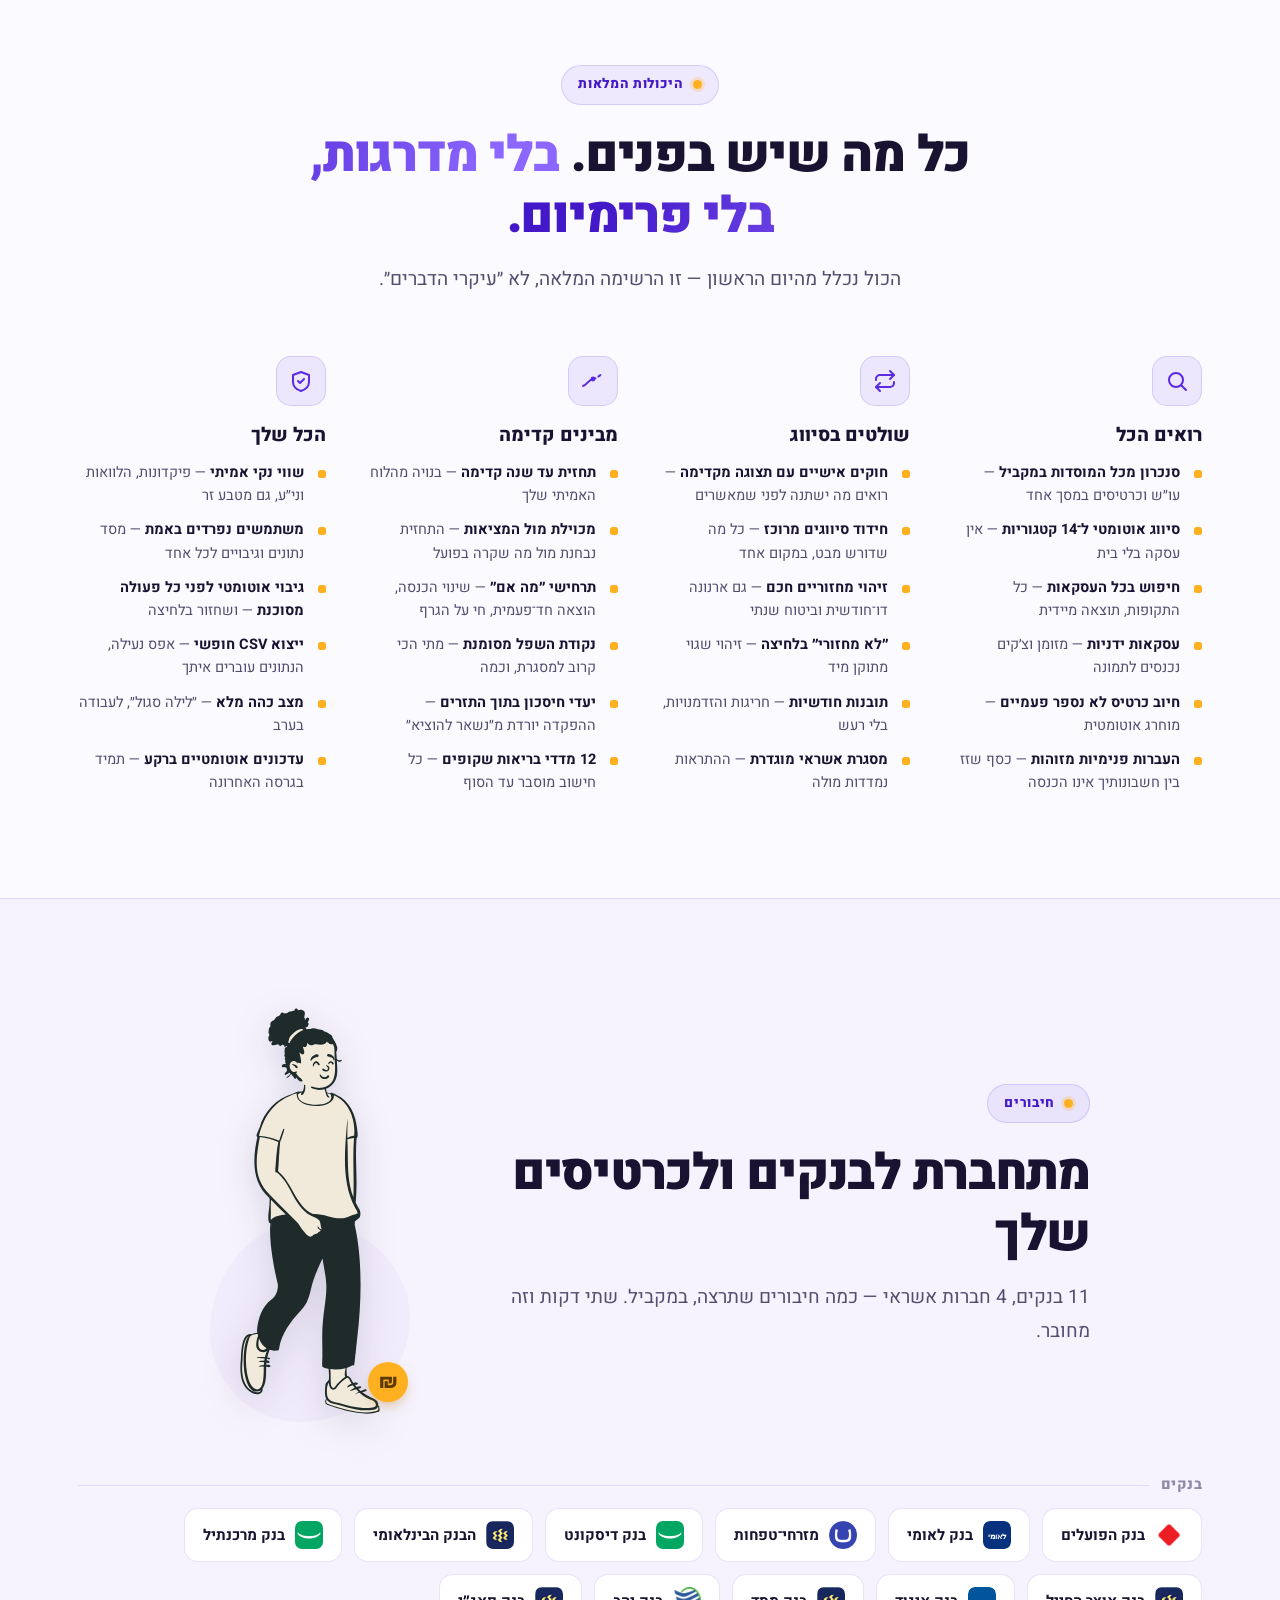
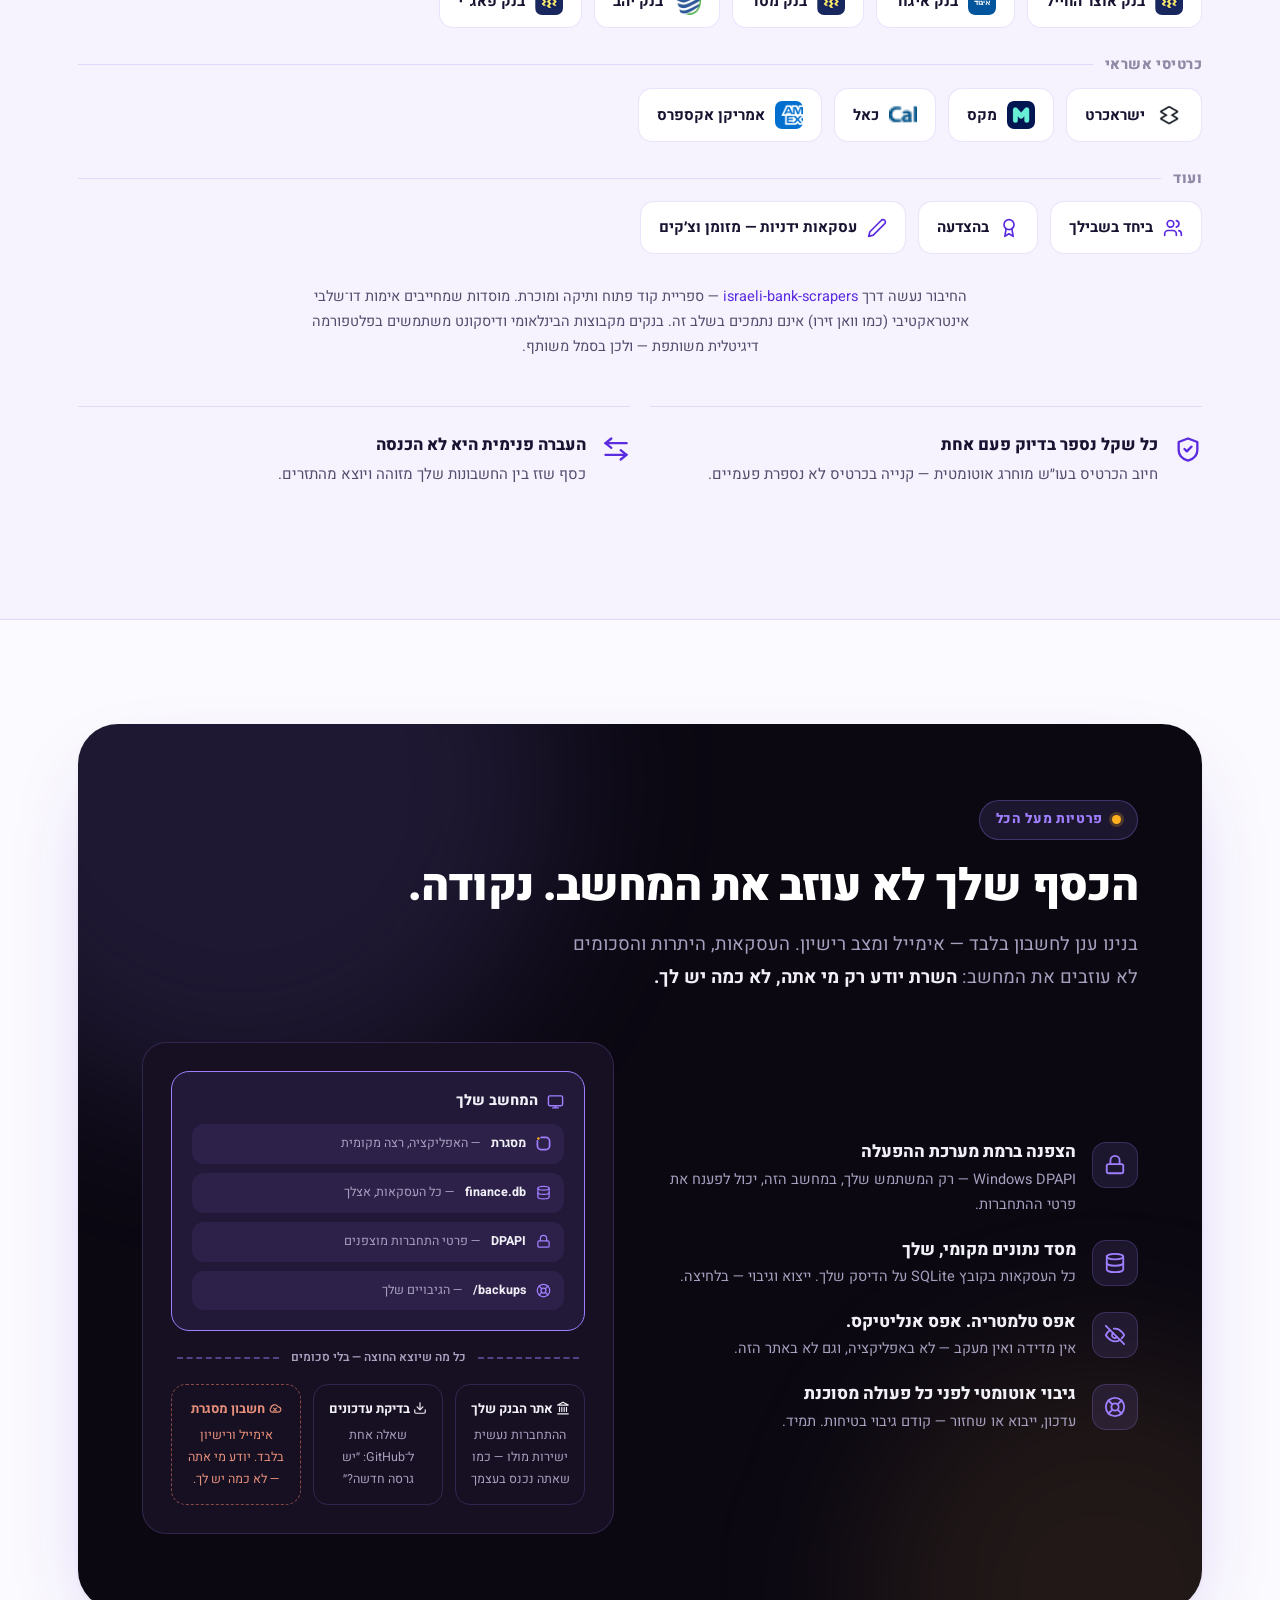
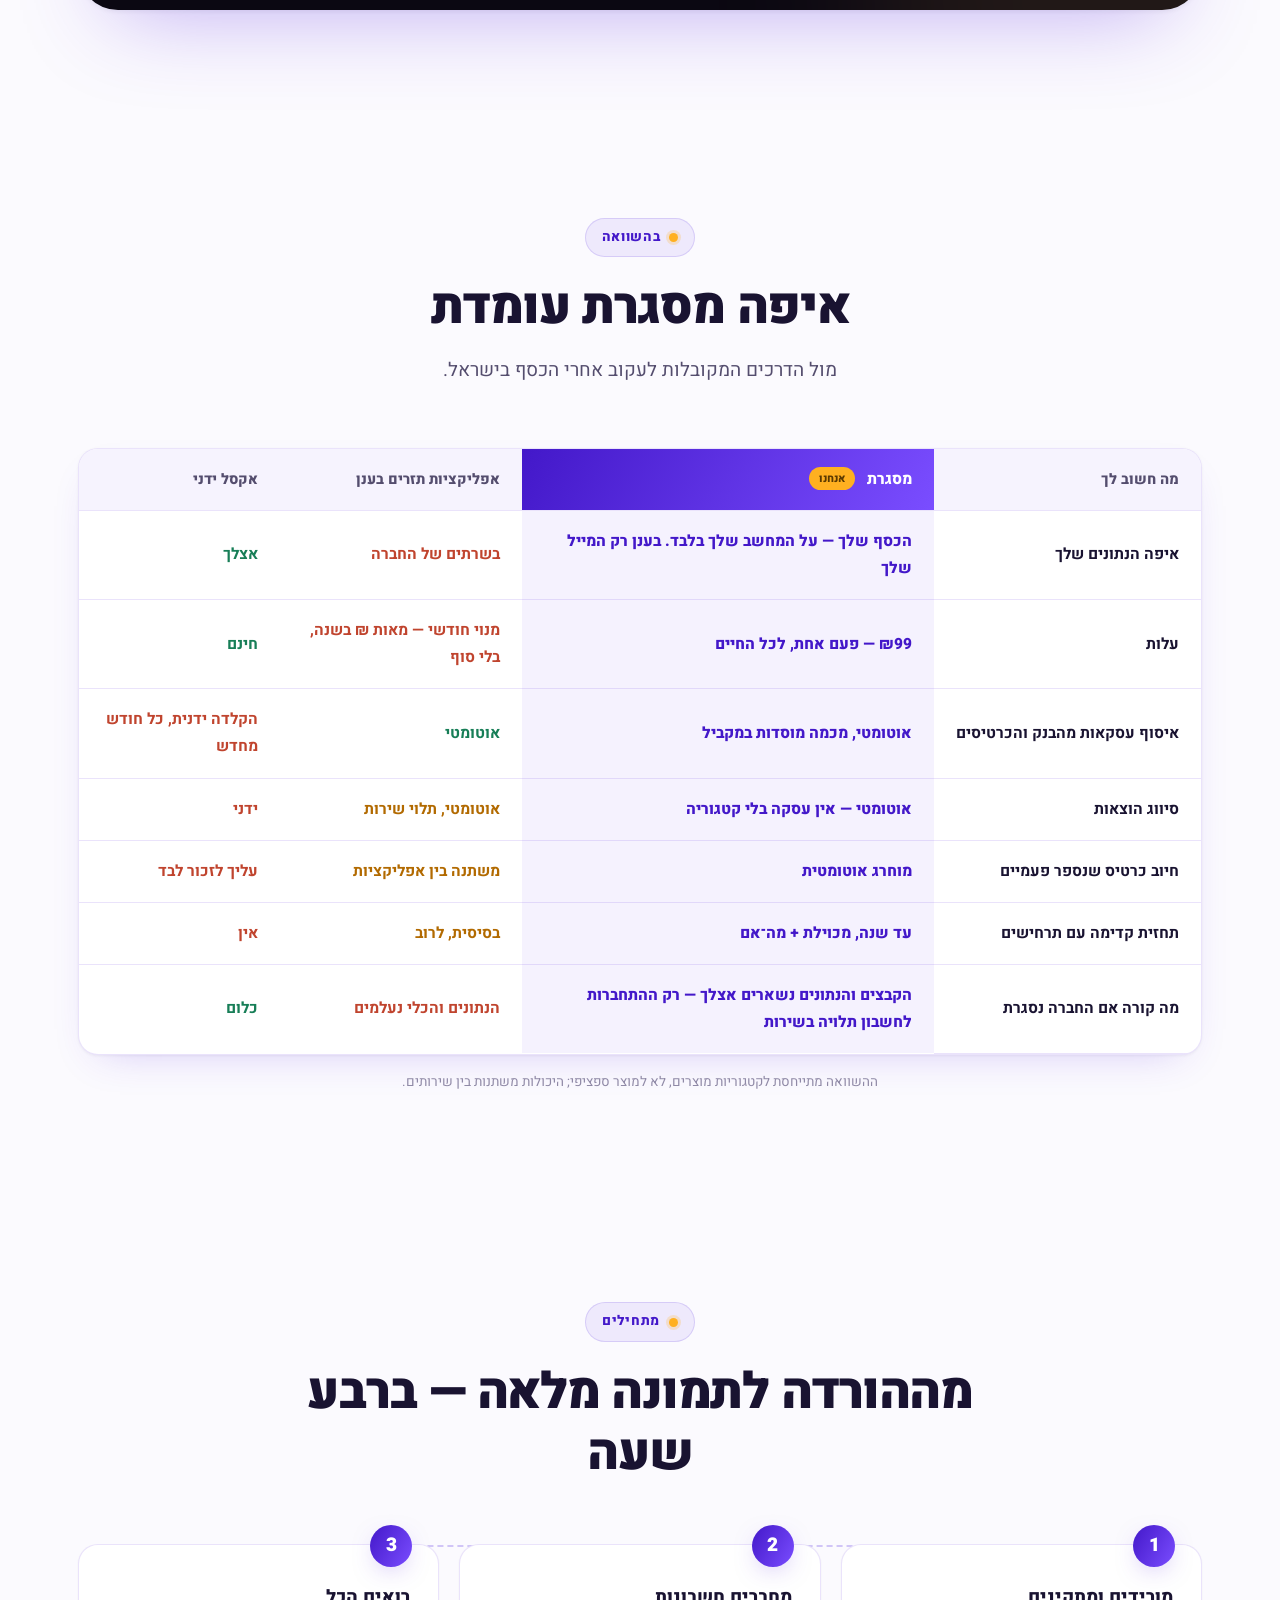
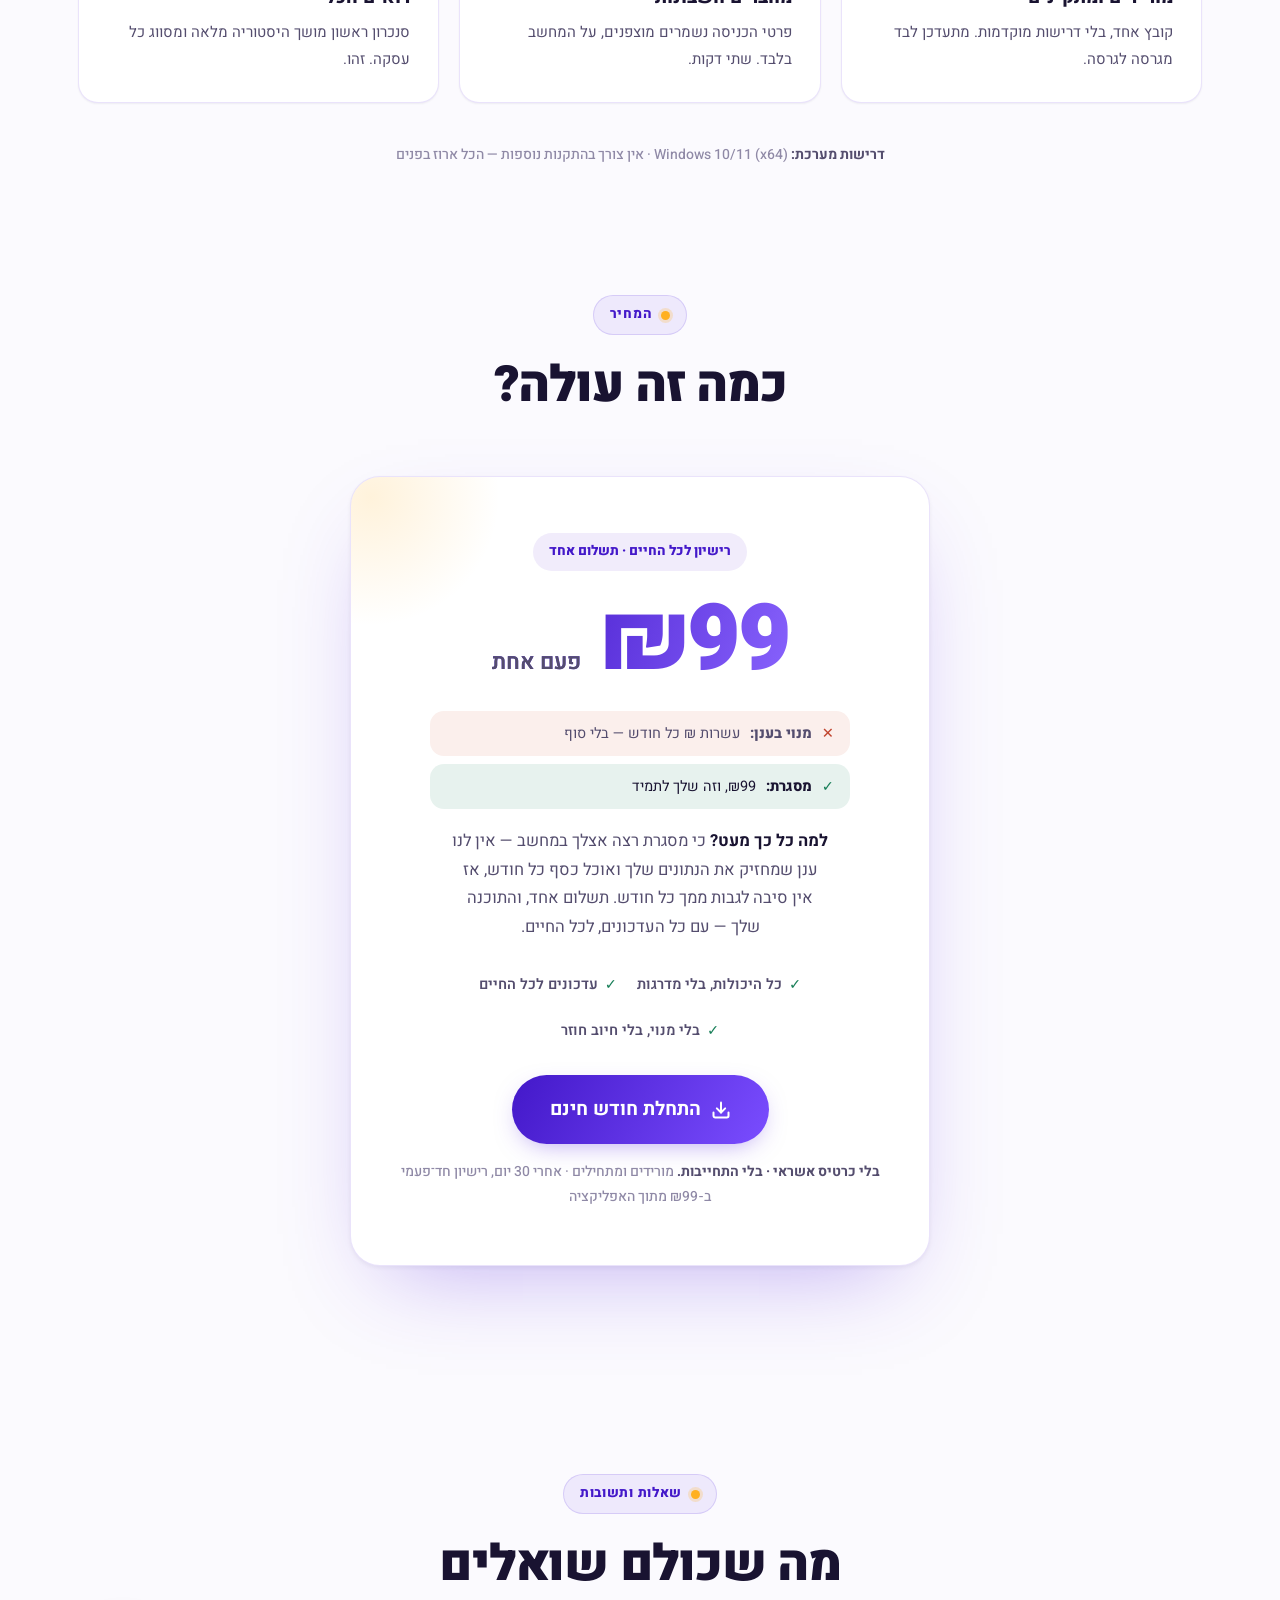
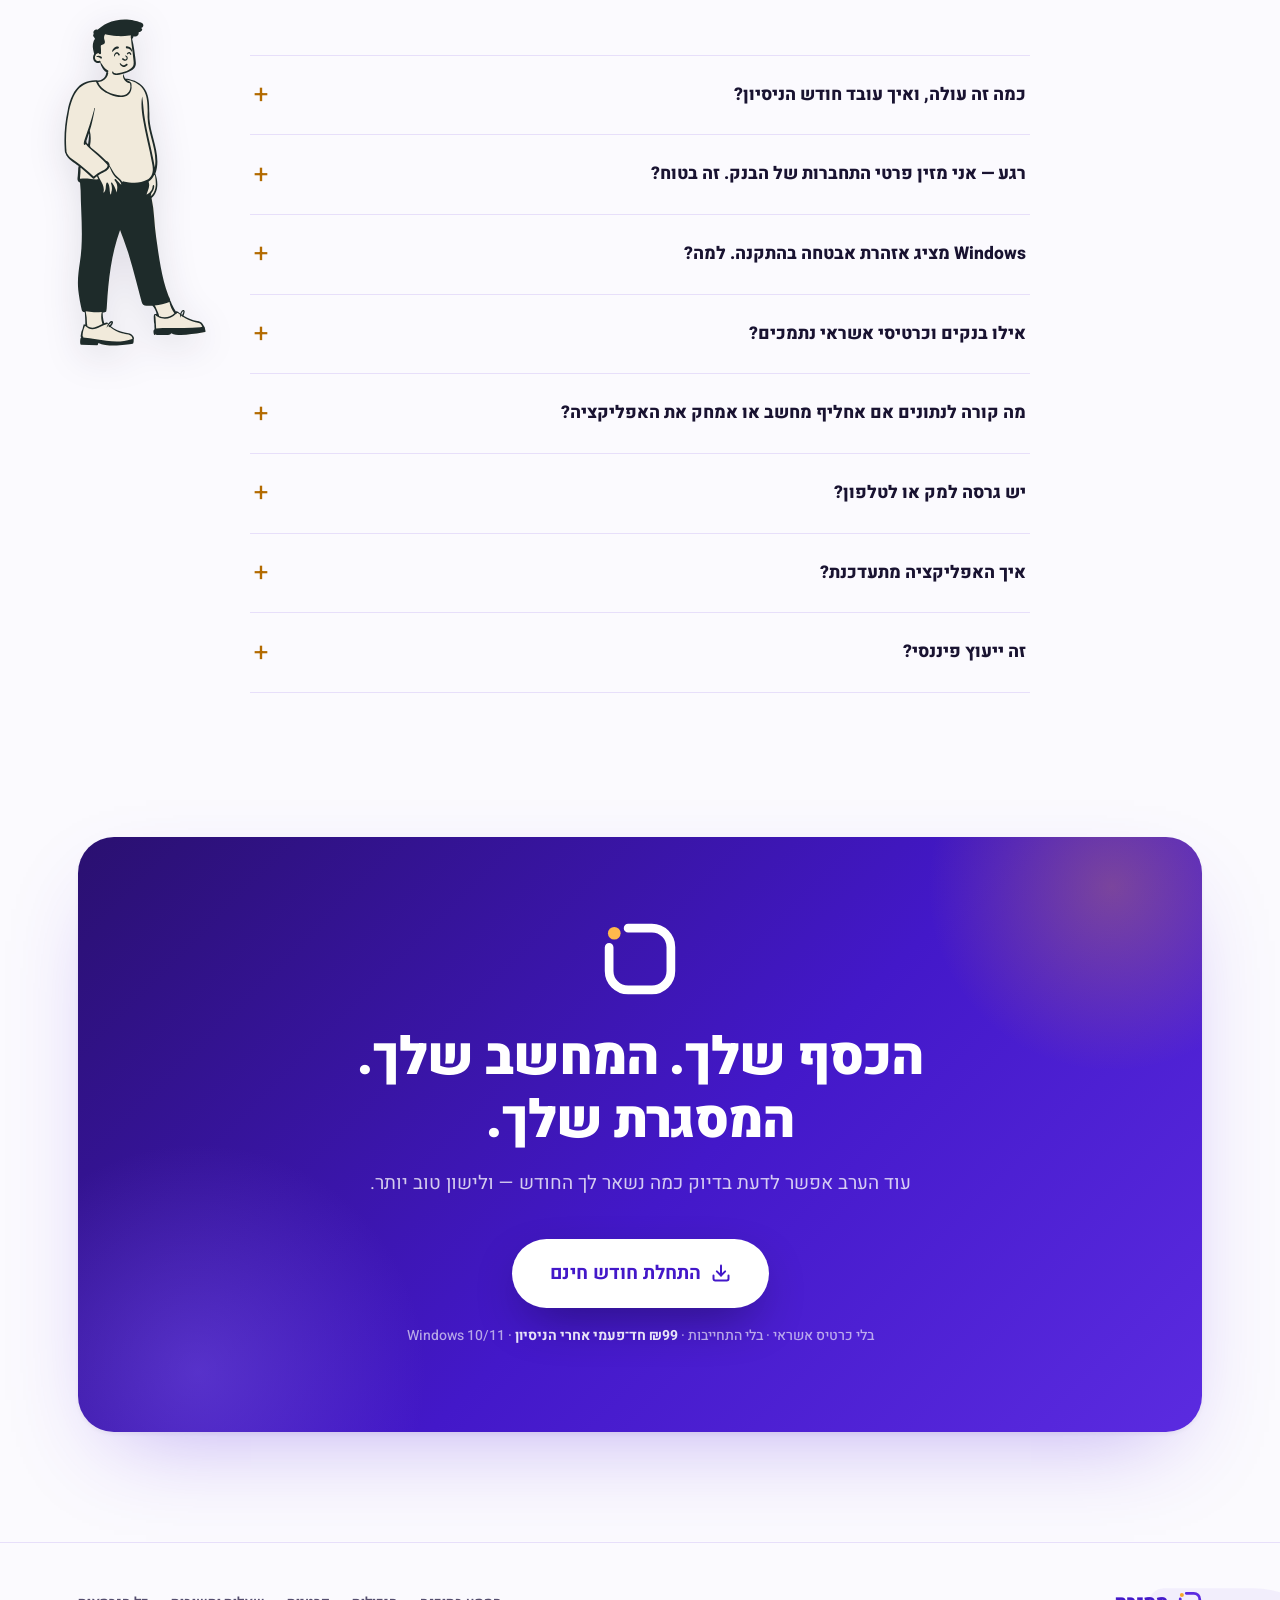
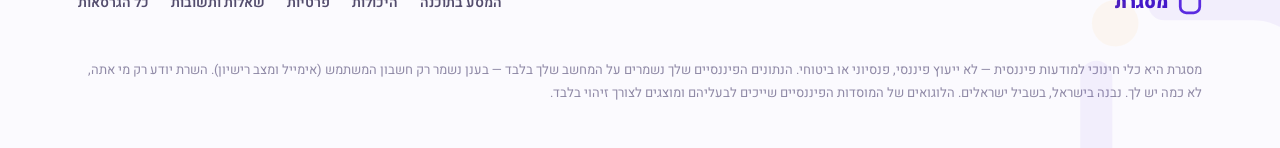
==== commit 6d2bfc33: "site: state the two-plane privacy truth accurately The site was built around an absolute "no cloud, " ====
--- a/index.html
+++ b/index.html
@@ -3,8 +3,8 @@
 <head>
 <meta charset="utf-8">
 <meta name="viewport" content="width=device-width, initial-scale=1">
-<title>מסגרת — כל הכסף שלך במסך אחד, בלי ענן | אפליקציית תקציב ותזרים לישראלים</title>
-<meta name="description" content="מסגרת מתחברת לכל הבנקים וכרטיסי האשראי בישראל, מסווגת כל עסקה אוטומטית ועונה כמה באמת נשאר לך החודש — הכל על המחשב שלך בלבד. בלי ענן, בלי מנוי, חינם.">
+<title>מסגרת — כל הכסף שלך במסך אחד, על המחשב שלך בלבד | אפליקציית תקציב ותזרים לישראלים</title>
+<meta name="description" content="מסגרת מתחברת לכל הבנקים וכרטיסי האשראי בישראל, מסווגת כל עסקה אוטומטית ועונה כמה באמת נשאר לך החודש — הכסף שלך נשאר על המחשב שלך בלבד. השרת יודע רק מי אתה, לא כמה יש לך. בלי מנוי — תשלום אחד לכל החיים, עם חודש ניסיון חינם.">
 <meta name="keywords" content="ניהול תקציב, תזרים מזומנים, מעקב הוצאות, אפליקציית כספים, תקציב משפחתי, מינוס בעו״ש, חיבור לבנק, ניהול כספים אישי, ישראל">
 <meta name="robots" content="index, follow">
 <meta name="theme-color" content="#5B2BE0">
@@ -15,16 +15,16 @@
 <meta property="og:type" content="website">
 <meta property="og:locale" content="he_IL">
 <meta property="og:site_name" content="מסגרת">
-<meta property="og:title" content="מסגרת — כל הכסף שלך במסך אחד, בלי ענן">
-<meta property="og:description" content="מתחברת לכל הבנקים והכרטיסים בישראל, מסווגת הכל אוטומטית ועונה כמה באמת נשאר לך החודש — על המחשב שלך בלבד. חינם.">
+<meta property="og:title" content="מסגרת — כל הכסף שלך במסך אחד, על המחשב שלך בלבד">
+<meta property="og:description" content="מתחברת לכל הבנקים והכרטיסים בישראל, מסווגת הכל אוטומטית ועונה כמה באמת נשאר לך החודש — על המחשב שלך בלבד. תשלום אחד, לכל החיים — עם חודש ניסיון חינם.">
 <meta property="og:url" content="https://ormizrahi12.github.io/misgeret-releases/">
 <meta property="og:image" content="https://ormizrahi12.github.io/misgeret-releases/og-image.png">
 <meta property="og:image:width" content="1200">
 <meta property="og:image:height" content="630">
-<meta property="og:image:alt" content="מסגרת — המסגרת הפיננסית שלך. 100% מקומי, אפס ענן.">
+<meta property="og:image:alt" content="מסגרת — המסגרת הפיננסית שלך. הכסף שלך נשאר על המחשב שלך; השרת יודע רק מי אתה — לא כמה יש לך.">
 <meta name="twitter:card" content="summary_large_image">
-<meta name="twitter:title" content="מסגרת — כל הכסף שלך במסך אחד, בלי ענן">
-<meta name="twitter:description" content="מתחברת לכל הבנקים והכרטיסים בישראל, מסווגת הכל אוטומטית ועונה כמה באמת נשאר לך החודש — על המחשב שלך בלבד. חינם.">
+<meta name="twitter:title" content="מסגרת — כל הכסף שלך במסך אחד, על המחשב שלך בלבד">
+<meta name="twitter:description" content="מתחברת לכל הבנקים והכרטיסים בישראל, מסווגת הכל אוטומטית ועונה כמה באמת נשאר לך החודש — על המחשב שלך בלבד. תשלום אחד, לכל החיים — עם חודש ניסיון חינם.">
 <meta name="twitter:image" content="https://ormizrahi12.github.io/misgeret-releases/og-image.png">
 
 <!-- Heebo — modern Hebrew-first grotesque -->
@@ -38,18 +38,18 @@
   "@type": "SoftwareApplication",
   "name": "מסגרת",
   "alternateName": "Misgeret",
-  "description": "אפליקציית מודעות פיננסית מקומית לישראלים: מתחברת לבנקים ולחברות האשראי, מסווגת כל עסקה אוטומטית, חוזה את התזרים קדימה — והכל נשמר על המחשב של המשתמש בלבד, ללא ענן.",
+  "description": "אפליקציית מודעות פיננסית מקומית לישראלים: מתחברת לבנקים ולחברות האשראי, מסווגת כל עסקה אוטומטית, חוזה את התזרים קדימה — והנתונים הפיננסיים נשמרים על המחשב של המשתמש בלבד. בענן נשמר רק החשבון — אימייל ומצב רישיון. השרת יודע מי אתה, לא כמה יש לך.",
   "operatingSystem": "Windows 10, Windows 11",
   "applicationCategory": "FinanceApplication",
   "inLanguage": "he",
-  "offers": { "@type": "Offer", "price": "0", "priceCurrency": "ILS" },
+  "offers": { "@type": "Offer", "price": "99", "priceCurrency": "ILS", "description": "רישיון לכל החיים בתשלום חד-פעמי, כולל חודש ניסיון חינם ללא כרטיס אשראי." },
   "downloadUrl": "https://github.com/OrMizrahi12/misgeret-releases/releases/latest/download/MisgeretSetup.exe",
   "featureList": [
     "חיבור ל-11 בנקים ו-4 חברות אשראי בישראל",
     "סיווג אוטומטי של כל עסקה ל-14 קטגוריות",
     "תחזית תזרים מכוילת עם תרחישי מה-אם",
     "12 מדדי בריאות פיננסית שקופים",
-    "נתונים מקומיים בלבד — ללא ענן וללא טלמטריה",
+    "נתוני הכסף מקומיים בלבד וללא טלמטריה — בענן רק החשבון שלך",
     "יעדי חיסכון, שווי נקי וריבוי משתמשים"
   ]
 }
@@ -377,6 +377,14 @@
 .price-feats{display:flex;justify-content:center;gap:20px;flex-wrap:wrap;margin-bottom:32px;font-size:14.5px;color:var(--ink-2);font-weight:600}
 .price-feats span{display:inline-flex;gap:7px;align-items:center}
 .price-feats span::before{content:'✓';color:var(--good);font-weight:800}
+.price-badge{display:inline-block;background:var(--surface-2);color:var(--brand-deep);font-weight:800;font-size:13.5px;padding:7px 16px;border-radius:999px;margin-bottom:16px}
+.price-compare{display:flex;flex-direction:column;gap:8px;max-width:420px;margin:24px auto 6px;text-align:start}
+.price-compare span{display:flex;align-items:center;gap:10px;font-size:14.5px;padding:12px 16px;border-radius:14px;line-height:1.45}
+.price-compare .pc-them{background:#FBEFEC;color:var(--ink-2)}
+.price-compare .pc-them::before{content:'✕';color:var(--bad);font-weight:800;flex:none}
+.price-compare .pc-us{background:rgba(23,126,87,.10);color:var(--ink)}
+.price-compare .pc-us::before{content:'✓';color:var(--good);font-weight:800;flex:none}
+.price-compare b{font-weight:800}
 
 /* ---------- FAQ ---------- */
 .faq-wrap{max-width:780px;margin:0 auto;position:relative}
@@ -523,7 +531,7 @@
       <a href="#faq">שאלות</a>
     </nav>
     <div class="header-cta">
-      <a class="btn btn-primary btn-sm" href="https://github.com/OrMizrahi12/misgeret-releases/releases/latest/download/MisgeretSetup.exe">הורדה חינם</a>
+      <a class="btn btn-primary btn-sm" href="https://github.com/OrMizrahi12/misgeret-releases/releases/latest/download/MisgeretSetup.exe">חודש חינם</a>
     </div>
   </div>
 </header>
@@ -539,12 +547,12 @@
       <p class="lead">
         מתחברת לכל הבנקים והכרטיסים שלך, מסווגת כל עסקה אוטומטית,
         ונותנת תשובה אחת ברורה — <b>על המחשב שלך בלבד.</b><br>
-        בלי ענן. בלי מנוי. חינם.
+        הכסף שלך לא עולה לענן. בלי מנוי. חודש ראשון חינם.
       </p>
       <div class="hero-ctas">
         <a class="btn btn-primary btn-xl" href="https://github.com/OrMizrahi12/misgeret-releases/releases/latest/download/MisgeretSetup.exe">
           <svg width="21" height="21" viewBox="0 0 24 24" fill="none" stroke="currentColor" stroke-width="2.4" stroke-linecap="round" stroke-linejoin="round" aria-hidden="true"><path d="M21 15v4a2 2 0 0 1-2 2H5a2 2 0 0 1-2-2v-4"/><polyline points="7 10 12 15 17 10"/><line x1="12" y1="15" x2="12" y2="3"/></svg>
-          הורדה חינם ל‑Windows
+          התחלת חודש חינם
         </a>
         <a class="btn btn-ghost btn-xl" href="#journey">איך זה עובד? <svg class="isvg" width="18" height="18" aria-hidden="true"><path d="m6 9 6 6 6-6"/></svg></a>
       </div>
@@ -585,7 +593,7 @@
         </div>
       </div>
       <div class="demo-links">
-        <span>האפליקציה האמיתית רצה כאן בדפדפן · בלי התקנה, בלי הרשמה</span>
+        <span>האפליקציה האמיתית רצה כאן בדפדפן · הדמו בלי התקנה ובלי הרשמה</span>
         <a href="demo/" target="_blank" rel="noopener">פתיחה במסך מלא ↗</a>
       </div>
     </div>
@@ -622,7 +630,7 @@
     <div class="stat" role="listitem"><div class="n grad-text money">15</div><div class="l">בנקים וחברות אשראי</div></div>
     <div class="stat" role="listitem"><div class="n grad-text money">14</div><div class="l">קטגוריות, מסווגות אוטומטית</div></div>
     <div class="stat" role="listitem"><div class="n grad-text money">12</div><div class="l">מדדי בריאות שקופים</div></div>
-    <div class="stat" role="listitem"><div class="n grad-text money">0</div><div class="l">שרתים בענן. אפס.</div></div>
+    <div class="stat" role="listitem"><div class="n grad-text money">0</div><div class="l">עסקאות שעוזבות את המחשב. אפס.</div></div>
   </div>
 </div>
 
@@ -938,9 +946,9 @@
   <div class="container">
     <div class="privacy-panel reveal">
       <span class="kicker">פרטיות מעל הכל</span>
-      <h2 id="privacy-title">הנתונים שלך לא עוזבים את המחשב. נקודה.</h2>
+      <h2 id="privacy-title">הכסף שלך לא עוזב את המחשב. נקודה.</h2>
       <p class="sub">
-        לא בנינו ״ענן מאובטח״. לא בנינו ענן בכלל. אין שרת, אין מסד מרוחק — <b style="color:var(--night-ink)">אין לאן לשלוח.</b>
+        בנינו ענן לחשבון בלבד — אימייל ומצב רישיון. העסקאות, היתרות והסכומים לא עוזבים את המחשב: <b style="color:var(--night-ink)">השרת יודע רק מי אתה, לא כמה יש לך.</b>
       </p>
       <div class="privacy-grid">
         <ul class="privacy-list">
@@ -973,7 +981,7 @@
             </div>
           </li>
         </ul>
-        <div class="pdiag" role="img" aria-label="דיאגרמה: הנתונים נשארים במחשב שלך; התקשורת היחידה החוצה היא מול אתר הבנק ובדיקת עדכונים. אין ענן של מסגרת.">
+        <div class="pdiag" role="img" aria-label="דיאגרמה: הנתונים הפיננסיים נשארים במחשב שלך; החוצה יוצאות שלוש תקשורות בלבד — אתר הבנק, בדיקת עדכונים, וחשבון המשתמש והרישיון. השרת יודע רק מי אתה — לא כמה יש לך.">
           <div class="pc">
             <h4>
               <svg width="17" height="17" viewBox="0 0 24 24" fill="none" stroke="#9F7FFF" stroke-width="2" stroke-linecap="round" aria-hidden="true"><rect x="2" y="4" width="20" height="14" rx="2"/><path d="M8 21h8M12 18v3"/></svg>
@@ -986,11 +994,11 @@
               <div class="chip-line"><svg class="isvg" width="15" height="15" style="color:var(--night-lav);flex:none" aria-hidden="true"><use href="#i-lifebuoy"/></svg><b>backups/</b> — הגיבויים שלך</div>
             </div>
           </div>
-          <div class="arrow-row"><span class="line"></span><span>שתי תקשורות בלבד</span><span class="line"></span></div>
+          <div class="arrow-row"><span class="line"></span><span>כל מה שיוצא החוצה — בלי סכומים</span><span class="line"></span></div>
           <div class="ext">
             <div class="ext-box"><b><svg class="isvg" width="14" height="14" style="vertical-align:-2px" aria-hidden="true"><use href="#i-landmark"/></svg> אתר הבנק שלך</b>ההתחברות נעשית ישירות מולו — כמו שאתה נכנס בעצמך</div>
             <div class="ext-box"><b><svg class="isvg" width="14" height="14" style="vertical-align:-2px" aria-hidden="true"><use href="#i-download"/></svg> בדיקת עדכונים</b>שאלה אחת ל־GitHub: ״יש גרסה חדשה?״</div>
-            <div class="ext-box no-cloud"><b><svg class="isvg" width="14" height="14" style="vertical-align:-2px" aria-hidden="true"><use href="#i-cloud-x"/></svg> ענן של מסגרת</b>לא קיים. אין כזה.</div>
+            <div class="ext-box no-cloud"><b><svg class="isvg" width="14" height="14" style="vertical-align:-2px" aria-hidden="true"><use href="#i-cloud-x"/></svg> חשבון מסגרת</b>אימייל ורישיון בלבד. יודע מי אתה — לא כמה יש לך.</div>
           </div>
         </div>
       </div>
@@ -1020,14 +1028,14 @@
         <tbody>
           <tr>
             <th scope="row" class="rowh">איפה הנתונים שלך</th>
-            <td class="us">על המחשב שלך בלבד</td>
+            <td class="us">הכסף שלך — על המחשב שלך בלבד. בענן רק המייל שלך</td>
             <td><span class="n">בשרתים של החברה</span></td>
             <td><span class="y">אצלך</span></td>
           </tr>
           <tr>
             <th scope="row" class="rowh">עלות</th>
-            <td class="us">חינם</td>
-            <td><span class="n">מנוי חודשי — מאות ₪ בשנה</span></td>
+            <td class="us">₪99 — פעם אחת, לכל החיים</td>
+            <td><span class="n">מנוי חודשי — מאות ₪ בשנה, בלי סוף</span></td>
             <td><span class="y">חינם</span></td>
           </tr>
           <tr>
@@ -1056,7 +1064,7 @@
           </tr>
           <tr>
             <th scope="row" class="rowh">מה קורה אם החברה נסגרת</th>
-            <td class="us">כלום — הכל אצלך, לתמיד</td>
+            <td class="us">הקבצים והנתונים נשארים אצלך — רק ההתחברות לחשבון תלויה בשירות</td>
             <td><span class="n">הנתונים והכלי נעלמים</span></td>
             <td><span class="y">כלום</span></td>
           </tr>
@@ -1100,21 +1108,26 @@
       <h2 id="pricing-title">כמה זה עולה?</h2>
     </div>
     <div class="price-card reveal">
-      <div class="price-zero money grad-text">₪0 <small>לתמיד</small></div>
+      <div class="price-badge">רישיון לכל החיים · תשלום אחד</div>
+      <div class="price-zero money grad-text">₪99 <small>פעם אחת</small></div>
+      <div class="price-compare">
+        <span class="pc-them"><b>מנוי בענן:</b> עשרות ₪ כל חודש — בלי סוף</span>
+        <span class="pc-us"><b>מסגרת:</b> ₪99, וזה שלך לתמיד</span>
+      </div>
       <p class="why">
-        בלי מנוי. בלי פרימיום נסתר. בלי כרטיס אשראי.<br>
-        <b>למה?</b> אין לנו שרתים, ואין לנו מה לעשות עם הנתונים שלך — הם לא אצלנו.
+        <b>למה כל כך מעט?</b> כי מסגרת רצה אצלך במחשב — אין לנו ענן שמחזיק את הנתונים שלך ואוכל כסף כל חודש,
+        אז אין סיבה לגבות ממך כל חודש. תשלום אחד, והתוכנה שלך — עם כל העדכונים, לכל החיים.
       </p>
       <div class="price-feats">
         <span>כל היכולות, בלי מדרגות</span>
-        <span>עדכונים אוטומטיים</span>
-        <span>בלי הרשמה</span>
+        <span>עדכונים לכל החיים</span>
+        <span>בלי מנוי, בלי חיוב חוזר</span>
       </div>
       <a class="btn btn-primary btn-xl" href="https://github.com/OrMizrahi12/misgeret-releases/releases/latest/download/MisgeretSetup.exe">
         <svg width="20" height="20" viewBox="0 0 24 24" fill="none" stroke="currentColor" stroke-width="2.4" stroke-linecap="round" stroke-linejoin="round" aria-hidden="true"><path d="M21 15v4a2 2 0 0 1-2 2H5a2 2 0 0 1-2-2v-4"/><polyline points="7 10 12 15 17 10"/><line x1="12" y1="15" x2="12" y2="3"/></svg>
-        הורדה חינם ל‑Windows
+        התחלת חודש חינם
       </a>
-      <p class="cta-note">MisgeretSetup.exe · Windows 10/11 · התקנה בדקה</p>
+      <p class="cta-note"><b>בלי כרטיס אשראי · בלי התחייבות.</b> מורידים ומתחילים · אחרי 30 יום, רישיון חד־פעמי ב‑₪99 מתוך האפליקציה</p>
     </div>
   </div>
 </section>
@@ -1129,6 +1142,16 @@
     <div class="faq-wrap reveal">
       <img class="faq-peep" src="ill/peep-error.svg" alt="" loading="lazy" aria-hidden="true">
       <div class="faq-list">
+        <details class="faq-item">
+          <summary>כמה זה עולה, ואיך עובד חודש הניסיון?</summary>
+          <div class="faq-body">
+            מסגרת היא תשלום חד־פעמי של <b>₪99</b> — רישיון לכל החיים, כולל כל העדכונים, בלי מנוי חודשי.
+            לפני כן אפשר להתנסות <b>חודש שלם בחינם</b>, בלי כרטיס אשראי ובלי התחייבות: מורידים, פותחים חשבון בחינם ומתחילים.
+            אחרי 30 יום רוכשים רישיון פעם אחת — ומכאן זה שלך לתמיד.
+            <b>והכי חשוב: הנתונים שלך לעולם לא ננעלים.</b> גם בלי רישיון תמיד אפשר לפתוח, לראות ולייצא את כל מה שהזנת —
+            אנחנו אף פעם לא מחזיקים את הכסף שלך כבן־ערובה.
+          </div>
+        </details>
         <details class="faq-item">
           <summary>רגע — אני מזין פרטי התחברות של הבנק. זה בטוח?</summary>
           <div class="faq-body">
@@ -1136,7 +1159,7 @@
             מוצפנים בהצפנת Windows DPAPI — רק המשתמש שלך במחשב הזה יכול לפענח אותם.
             <b>(2)</b> ההתחברות נעשית ישירות מול אתר המוסד הפיננסי, בדיוק כמו שאתה נכנס אליו בדפדפן —
             דרך <a href="https://github.com/eshaham/israeli-bank-scrapers" rel="noopener">ספריית קוד פתוח ותיקה</a> שכל אחד יכול לבדוק.
-            <b>(3)</b> למסגרת אין שרת בכלל — אין לאן ״לדלוף״. שום סיסמה ושום עסקה לא עוברות דרך צד שלישי.
+            <b>(3)</b> לשרת שלנו יש תפקיד אחד בלבד — חשבון ורישיון. הוא יודע רק מי אתה, לא כמה יש לך — ואין בו נתונים פיננסיים שיכולים ״לדלוף״. שום סיסמה ושום עסקה לא עוברות דרך צד שלישי.
           </div>
         </details>
         <details class="faq-item">
@@ -1199,7 +1222,7 @@
     {
       "@type": "Question",
       "name": "אני מזין פרטי התחברות של הבנק — זה בטוח?",
-      "acceptedAnswer": { "@type": "Answer", "text": "הפרטים נשמרים אך ורק על המחשב שלך, מוצפנים בהצפנת Windows DPAPI. ההתחברות נעשית ישירות מול אתר המוסד הפיננסי דרך ספריית קוד פתוח ותיקה, ולמסגרת אין שרת בכלל — שום סיסמה ושום עסקה לא עוברות דרך צד שלישי." }
+      "acceptedAnswer": { "@type": "Answer", "text": "הפרטים נשמרים אך ורק על המחשב שלך, מוצפנים בהצפנת Windows DPAPI. ההתחברות נעשית ישירות מול אתר המוסד הפיננסי דרך ספריית קוד פתוח ותיקה, ולשרת של מסגרת יש תפקיד אחד בלבד — ניהול החשבון והרישיון (אימייל ומצב רישיון). שום סיסמת בנק ושום עסקה לא עוברות דרכו: השרת יודע רק מי אתה, לא כמה יש לך." }
     },
     {
       "@type": "Question",
@@ -1209,7 +1232,7 @@
     {
       "@type": "Question",
       "name": "כמה עולה מסגרת?",
-      "acceptedAnswer": { "@type": "Answer", "text": "מסגרת חינמית לחלוטין — בלי מנוי, בלי גרסת פרימיום ובלי הרשמה. אין לה שרתים לתחזק והנתונים שלך לא נמצאים אצלה, ולכן אין גם מה למכור." }
+      "acceptedAnswer": { "@type": "Answer", "text": "מסגרת נרכשת בתשלום חד-פעמי של 99 ש\"ח — רישיון לכל החיים, כולל כל העדכונים, בלי מנוי חודשי. לפני הרכישה אפשר להתנסות חודש שלם בחינם, בלי כרטיס אשראי ובלי התחייבות. גם ללא רישיון הנתונים שלך אף פעם לא ננעלים — תמיד אפשר לראות ולייצא אותם." }
     },
     {
       "@type": "Question",
@@ -1234,9 +1257,9 @@
       <p class="sub">עוד הערב אפשר לדעת בדיוק כמה נשאר לך החודש — ולישון טוב יותר.</p>
       <a class="btn btn-primary btn-xl" href="https://github.com/OrMizrahi12/misgeret-releases/releases/latest/download/MisgeretSetup.exe">
         <svg width="20" height="20" viewBox="0 0 24 24" fill="none" stroke="currentColor" stroke-width="2.4" stroke-linecap="round" stroke-linejoin="round" aria-hidden="true"><path d="M21 15v4a2 2 0 0 1-2 2H5a2 2 0 0 1-2-2v-4"/><polyline points="7 10 12 15 17 10"/><line x1="12" y1="15" x2="12" y2="3"/></svg>
-        הורדה חינם ל‑Windows
+        התחלת חודש חינם
       </a>
-      <p class="cta-note">חינם לתמיד · בלי הרשמה · בלי כרטיס אשראי · <b>Windows 10/11</b></p>
+      <p class="cta-note">בלי כרטיס אשראי · בלי התחייבות · <b>₪99 חד־פעמי אחרי הניסיון</b> · Windows 10/11</p>
     </div>
   </div>
 </div>
@@ -1259,7 +1282,7 @@
     </nav>
     <p class="footer-legal">
       מסגרת היא כלי חינוכי למודעות פיננסית — לא ייעוץ פיננסי, פנסיוני או ביטוחי.
-      הנתונים שלך נשמרים על המחשב שלך בלבד. נבנה בישראל, בשביל ישראלים.
+      הנתונים הפיננסיים שלך נשמרים על המחשב שלך בלבד — בענן נשמר רק חשבון המשתמש (אימייל ומצב רישיון). השרת יודע רק מי אתה, לא כמה יש לך. נבנה בישראל, בשביל ישראלים.
       הלוגואים של המוסדות הפיננסיים שייכים לבעליהם ומוצגים לצורך זיהוי בלבד.
     </p>
   </div>
